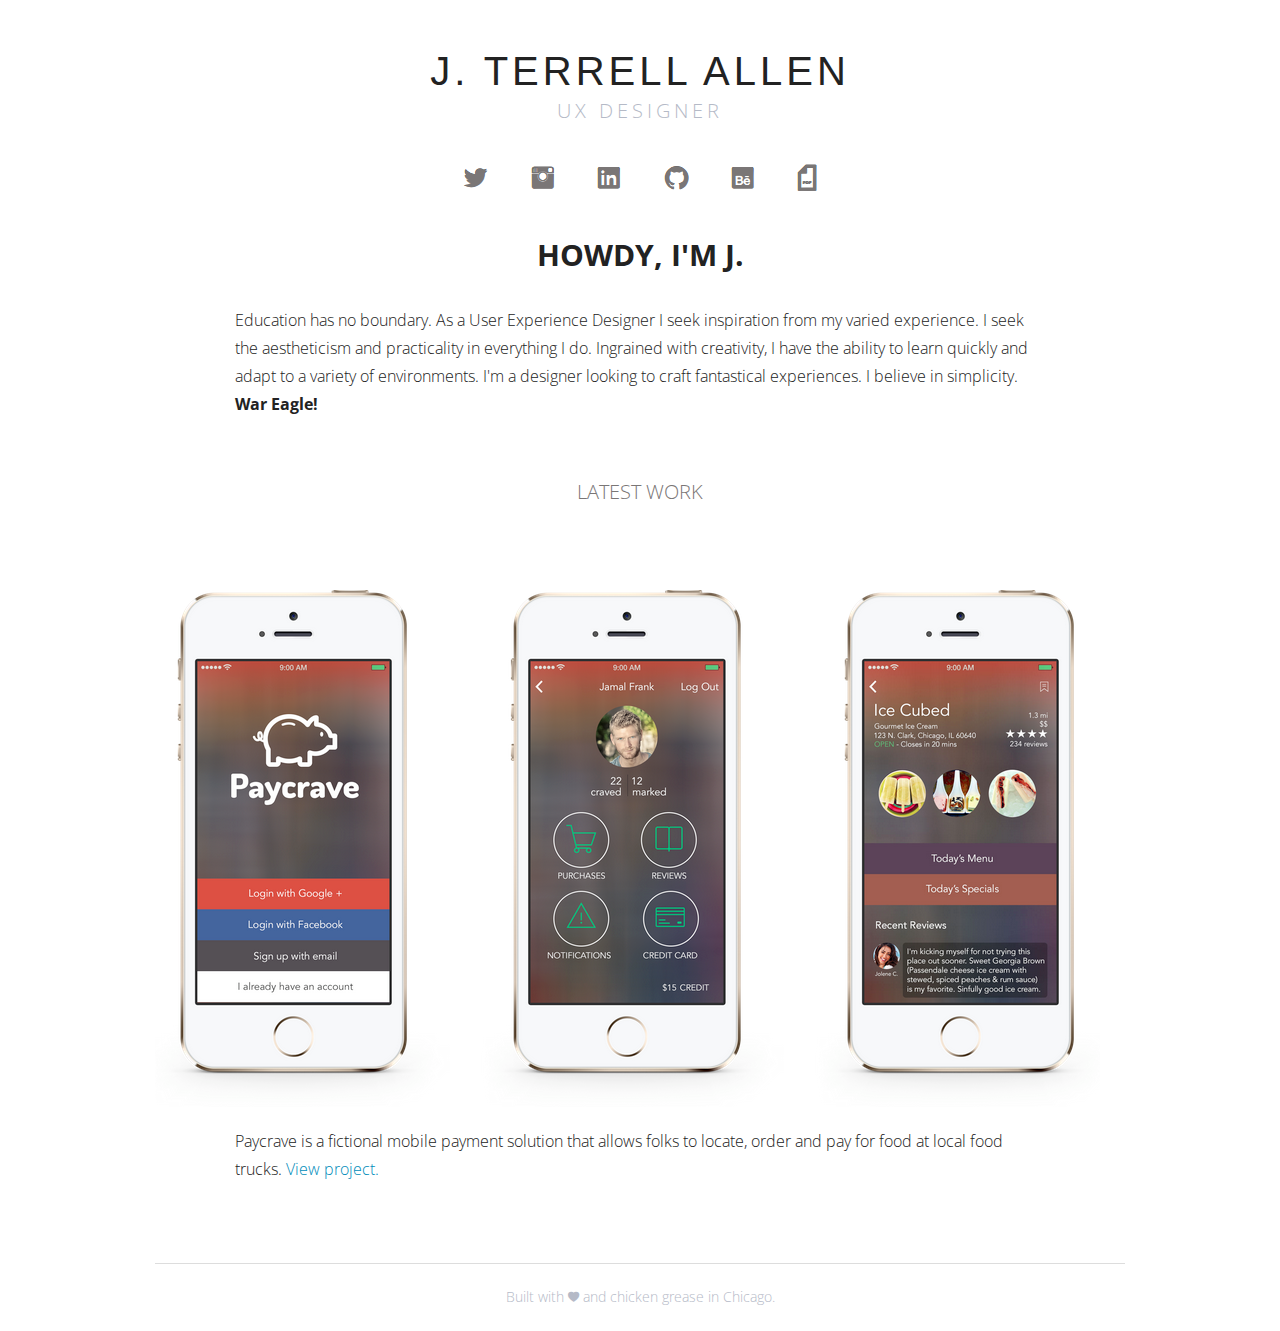
==== index.html @ 23882929 "Update index" ====
<!doctype html>
<html class="no-js" lang="en">
  <head>
    <meta charset="utf-8" />
    <meta name="viewport" content="width=device-width, initial-scale=1.0" />
    <title>J. Terrell Allen | UX Designer</title>
    <script src="http://ajax.googleapis.com/ajax/libs/jquery/1.10.1/jquery.min.js" type="text/javascript"></script>
    <script type="text/javascript" src="js/viewport.js"></script>
    <script type="text/javascript" src="js/jt_scripts.js"></script>
    <link rel="stylesheet" href="stylesheets/app.css" />
    <link rel="stylesheet" href="stylesheets/animate.css" />
    <link href='http://fonts.googleapis.com/css?family=Open+Sans' rel='stylesheet' type='text/css'>
    <script src="bower_components/modernizr/modernizr.js"></script>
  </head>
  <body>
    <header>
      <div class="row">
        <div class="large-12 columns centered heading">
          <h1 id="text-logo">J. Terrell Allen</h1>
          <h3 class="animated fadeInUp">UX Designer</h3>
        </div>
      </div>
    </header>

    <div class="social-profiles wow fadeInUp" data-wow-delay="900ms">
      <div class="large-12 columns">
        <a href="http://twitter.com/jterrell" title="Twitter">
          <i class="fi-social-twitter social-style"></i></a>
        <a href="http://instagram.com/jterrellallen" title="Instagram">
          <i class="fi-social-instagram social-style"></i></a>
        <a href="http://www.linkedin.com/in/jterrellallen/" title="LinkedIn">
          <i class="fi-social-linkedin social-style"></i></a>
        <a href="https://github.com/JTerrellAllen/" title="Github">
          <i class="fi-social-github social-style"></i></a>
        <a href="http://www.behance.net/jterrellallen" title="Behance">
          <i class="fi-social-behance social-style"></i></a>
        <a href="https://www.dropbox.com/s/zg9kj2pyt7ek5h0/J_Terrell_Allen_Resume_web.pdf" title="Resume">
          <i class="fi-page-pdf style social-style"></i></a>
      </div>
    </div>
</div>
</div>
</div>


<!-- About -->

    <div class="section about">
      <div class="row">
        <div class="large-12 columns about-section">
          <h2 class="heading">Howdy, I'm J.</h2>
            <div class="about-text">
              <p>Education has no boundary. As a User Experience Designer I seek inspiration from my varied experience. I seek the aestheticism and practicality in everything I do. Ingrained with creativity, I have the ability to learn quickly and adapt to a variety of environments. I'm a designer looking to craft fantastical experiences. I believe in simplicity. <span>War Eagle!</span></p>
            </div>
          </div>
        </div>
      </div>
    </div>

    <div class="latest-work">
      <div class="row">
        <div class="large-12 columns">
          <h3>Latest Work</h3>
          <a class="wow fadeInLeft" href="paycrave.html"> <img src="assets/paycrave_hifi.png" alt="Latest work" /> </a>
          <p class="about-text">Paycrave is a fictional mobile payment solution that allows folks to locate, order and pay for food at local food trucks. <a href="paycrave.html">View project.</a>  </p>
        </div>
      </div>
    </div>




<!-- End of About -->

<!-- Footer -->

    <footer class="row footer">
      <div class="large-12 columns">
        <hr />
        <div class="row">
          <div class="large-12 large columns">
            <p>Built with <span><i class="fi-heart"></i><span> and chicken grease in Chicago.</p>
          </div>
        </div>
      </div>
    </footer>

<!-- End of Footer -->

<!-- Wow -->
  <script src="js/wow.min.js"></script>
  <script>
   new WOW().init();
 </script>
<!-- End of Wow -->
    <script src="js/app.js"></script>
    <script>
    // $(document).foundation();
    </script>

<!-- Google Analytics -->
    <script>
          (function(i,s,o,g,r,a,m){i['GoogleAnalyticsObject']=r;i[r]=i[r]||function(){
          (i[r].q=i[r].q||[]).push(arguments)},i[r].l=1*new Date();a=s.createElement(o),
          m=s.getElementsByTagName(o)[0];a.async=1;a.src=g;m.parentNode.insertBefore(a,m)
          })(window,document,'script','//www.google-analytics.com/analytics.js','ga');

          ga('create', 'UA-44880906-3', 'jterrellallen.net');
          ga('send', 'pageview');

    </script>

    <!-- End of Google Analytics -->
  </body>
</html>
---- stylesheets/app.css ----
/* line 300, ../bower_components/foundation/scss/foundation/components/_global.scss */
meta.foundation-version {
  font-family: "/5.2.1/";
}

/* line 305, ../bower_components/foundation/scss/foundation/components/_global.scss */
meta.foundation-mq-small {
  font-family: "/only screen and (max-width: 40em)/";
  width: 0em;
}

/* line 310, ../bower_components/foundation/scss/foundation/components/_global.scss */
meta.foundation-mq-medium {
  font-family: "/only screen and (min-width:40.063em)/";
  width: 40.063em;
}

/* line 315, ../bower_components/foundation/scss/foundation/components/_global.scss */
meta.foundation-mq-large {
  font-family: "/only screen and (min-width:64.063em)/";
  width: 64.063em;
}

/* line 320, ../bower_components/foundation/scss/foundation/components/_global.scss */
meta.foundation-mq-xlarge {
  font-family: "/only screen and (min-width:90.063em)/";
  width: 90.063em;
}

/* line 325, ../bower_components/foundation/scss/foundation/components/_global.scss */
meta.foundation-mq-xxlarge {
  font-family: "/only screen and (min-width:120.063em)/";
  width: 120.063em;
}

/* line 330, ../bower_components/foundation/scss/foundation/components/_global.scss */
meta.foundation-data-attribute-namespace {
  font-family: false;
}

/* line 335, ../bower_components/foundation/scss/foundation/components/_global.scss */
html, body {
  height: 100%;
}

/* line 340, ../bower_components/foundation/scss/foundation/components/_global.scss */
*,
*:before,
*:after {
  -moz-box-sizing: border-box;
  -webkit-box-sizing: border-box;
  box-sizing: border-box;
}

/* line 345, ../bower_components/foundation/scss/foundation/components/_global.scss */
html,
body {
  font-size: 100%;
}

/* line 348, ../bower_components/foundation/scss/foundation/components/_global.scss */
body {
  background: white;
  color: #222222;
  padding: 0;
  margin: 0;
  font-family: "Helvetica Neue", "Helvetica", Helvetica, Arial, sans-serif;
  font-weight: normal;
  font-style: normal;
  line-height: 1;
  position: relative;
  cursor: default;
}

/* line 361, ../bower_components/foundation/scss/foundation/components/_global.scss */
a:hover {
  cursor: pointer;
}

/* line 364, ../bower_components/foundation/scss/foundation/components/_global.scss */
img {
  max-width: 100%;
  height: auto;
}

/* line 366, ../bower_components/foundation/scss/foundation/components/_global.scss */
img {
  -ms-interpolation-mode: bicubic;
}

/* line 372, ../bower_components/foundation/scss/foundation/components/_global.scss */
#map_canvas img,
#map_canvas embed,
#map_canvas object,
.map_canvas img,
.map_canvas embed,
.map_canvas object {
  max-width: none !important;
}

/* line 377, ../bower_components/foundation/scss/foundation/components/_global.scss */
.left {
  float: left !important;
}

/* line 378, ../bower_components/foundation/scss/foundation/components/_global.scss */
.right {
  float: right !important;
}

/* line 379, ../bower_components/foundation/scss/foundation/components/_global.scss */
.clearfix {
  *zoom: 1;
}
/* line 145, ../bower_components/foundation/scss/foundation/components/_global.scss */
.clearfix:before, .clearfix:after {
  content: " ";
  display: table;
}
/* line 146, ../bower_components/foundation/scss/foundation/components/_global.scss */
.clearfix:after {
  clear: both;
}

/* line 380, ../bower_components/foundation/scss/foundation/components/_global.scss */
.hide {
  display: none;
}

/* line 386, ../bower_components/foundation/scss/foundation/components/_global.scss */
.antialiased {
  -webkit-font-smoothing: antialiased;
  -moz-osx-font-smoothing: grayscale;
}

/* line 389, ../bower_components/foundation/scss/foundation/components/_global.scss */
img {
  display: inline-block;
  vertical-align: middle;
}

/* line 399, ../bower_components/foundation/scss/foundation/components/_global.scss */
textarea {
  height: auto;
  min-height: 50px;
}

/* line 402, ../bower_components/foundation/scss/foundation/components/_global.scss */
select {
  width: 100%;
}

/* line 208, ../bower_components/foundation/scss/foundation/components/_grid.scss */
.row {
  width: 100%;
  margin-left: auto;
  margin-right: auto;
  margin-top: 0;
  margin-bottom: 0;
  max-width: 62.5rem;
  *zoom: 1;
}
/* line 145, ../bower_components/foundation/scss/foundation/components/_global.scss */
.row:before, .row:after {
  content: " ";
  display: table;
}
/* line 146, ../bower_components/foundation/scss/foundation/components/_global.scss */
.row:after {
  clear: both;
}
/* line 213, ../bower_components/foundation/scss/foundation/components/_grid.scss */
.row.collapse > .column,
.row.collapse > .columns {
  padding-left: 0;
  padding-right: 0;
}
/* line 215, ../bower_components/foundation/scss/foundation/components/_grid.scss */
.row.collapse .row {
  margin-left: 0;
  margin-right: 0;
}
/* line 218, ../bower_components/foundation/scss/foundation/components/_grid.scss */
.row .row {
  width: auto;
  margin-left: -0.9375rem;
  margin-right: -0.9375rem;
  margin-top: 0;
  margin-bottom: 0;
  max-width: none;
  *zoom: 1;
}
/* line 145, ../bower_components/foundation/scss/foundation/components/_global.scss */
.row .row:before, .row .row:after {
  content: " ";
  display: table;
}
/* line 146, ../bower_components/foundation/scss/foundation/components/_global.scss */
.row .row:after {
  clear: both;
}
/* line 219, ../bower_components/foundation/scss/foundation/components/_grid.scss */
.row .row.collapse {
  width: auto;
  margin: 0;
  max-width: none;
  *zoom: 1;
}
/* line 145, ../bower_components/foundation/scss/foundation/components/_global.scss */
.row .row.collapse:before, .row .row.collapse:after {
  content: " ";
  display: table;
}
/* line 146, ../bower_components/foundation/scss/foundation/components/_global.scss */
.row .row.collapse:after {
  clear: both;
}

/* line 224, ../bower_components/foundation/scss/foundation/components/_grid.scss */
.column,
.columns {
  padding-left: 0.9375rem;
  padding-right: 0.9375rem;
  width: 100%;
  float: left;
}

@media only screen {
  /* line 158, ../bower_components/foundation/scss/foundation/components/_grid.scss */
  .column.small-centered,
  .columns.small-centered {
    margin-left: auto;
    margin-right: auto;
    float: none !important;
  }

  /* line 161, ../bower_components/foundation/scss/foundation/components/_grid.scss */
  .column.small-uncentered,
  .columns.small-uncentered {
    margin-left: 0;
    margin-right: 0;
    float: left !important;
  }

  /* line 168, ../bower_components/foundation/scss/foundation/components/_grid.scss */
  .column.small-uncentered.opposite,
  .columns.small-uncentered.opposite {
    float: right;
  }

  /* line 173, ../bower_components/foundation/scss/foundation/components/_grid.scss */
  .small-push-0 {
    position: relative;
    left: 0%;
    right: auto;
  }

  /* line 176, ../bower_components/foundation/scss/foundation/components/_grid.scss */
  .small-pull-0 {
    position: relative;
    right: 0%;
    left: auto;
  }

  /* line 173, ../bower_components/foundation/scss/foundation/components/_grid.scss */
  .small-push-1 {
    position: relative;
    left: 8.33333%;
    right: auto;
  }

  /* line 176, ../bower_components/foundation/scss/foundation/components/_grid.scss */
  .small-pull-1 {
    position: relative;
    right: 8.33333%;
    left: auto;
  }

  /* line 173, ../bower_components/foundation/scss/foundation/components/_grid.scss */
  .small-push-2 {
    position: relative;
    left: 16.66667%;
    right: auto;
  }

  /* line 176, ../bower_components/foundation/scss/foundation/components/_grid.scss */
  .small-pull-2 {
    position: relative;
    right: 16.66667%;
    left: auto;
  }

  /* line 173, ../bower_components/foundation/scss/foundation/components/_grid.scss */
  .small-push-3 {
    position: relative;
    left: 25%;
    right: auto;
  }

  /* line 176, ../bower_components/foundation/scss/foundation/components/_grid.scss */
  .small-pull-3 {
    position: relative;
    right: 25%;
    left: auto;
  }

  /* line 173, ../bower_components/foundation/scss/foundation/components/_grid.scss */
  .small-push-4 {
    position: relative;
    left: 33.33333%;
    right: auto;
  }

  /* line 176, ../bower_components/foundation/scss/foundation/components/_grid.scss */
  .small-pull-4 {
    position: relative;
    right: 33.33333%;
    left: auto;
  }

  /* line 173, ../bower_components/foundation/scss/foundation/components/_grid.scss */
  .small-push-5 {
    position: relative;
    left: 41.66667%;
    right: auto;
  }

  /* line 176, ../bower_components/foundation/scss/foundation/components/_grid.scss */
  .small-pull-5 {
    position: relative;
    right: 41.66667%;
    left: auto;
  }

  /* line 173, ../bower_components/foundation/scss/foundation/components/_grid.scss */
  .small-push-6 {
    position: relative;
    left: 50%;
    right: auto;
  }

  /* line 176, ../bower_components/foundation/scss/foundation/components/_grid.scss */
  .small-pull-6 {
    position: relative;
    right: 50%;
    left: auto;
  }

  /* line 173, ../bower_components/foundation/scss/foundation/components/_grid.scss */
  .small-push-7 {
    position: relative;
    left: 58.33333%;
    right: auto;
  }

  /* line 176, ../bower_components/foundation/scss/foundation/components/_grid.scss */
  .small-pull-7 {
    position: relative;
    right: 58.33333%;
    left: auto;
  }

  /* line 173, ../bower_components/foundation/scss/foundation/components/_grid.scss */
  .small-push-8 {
    position: relative;
    left: 66.66667%;
    right: auto;
  }

  /* line 176, ../bower_components/foundation/scss/foundation/components/_grid.scss */
  .small-pull-8 {
    position: relative;
    right: 66.66667%;
    left: auto;
  }

  /* line 173, ../bower_components/foundation/scss/foundation/components/_grid.scss */
  .small-push-9 {
    position: relative;
    left: 75%;
    right: auto;
  }

  /* line 176, ../bower_components/foundation/scss/foundation/components/_grid.scss */
  .small-pull-9 {
    position: relative;
    right: 75%;
    left: auto;
  }

  /* line 173, ../bower_components/foundation/scss/foundation/components/_grid.scss */
  .small-push-10 {
    position: relative;
    left: 83.33333%;
    right: auto;
  }

  /* line 176, ../bower_components/foundation/scss/foundation/components/_grid.scss */
  .small-pull-10 {
    position: relative;
    right: 83.33333%;
    left: auto;
  }

  /* line 173, ../bower_components/foundation/scss/foundation/components/_grid.scss */
  .small-push-11 {
    position: relative;
    left: 91.66667%;
    right: auto;
  }

  /* line 176, ../bower_components/foundation/scss/foundation/components/_grid.scss */
  .small-pull-11 {
    position: relative;
    right: 91.66667%;
    left: auto;
  }

  /* line 182, ../bower_components/foundation/scss/foundation/components/_grid.scss */
  .column,
  .columns {
    position: relative;
    padding-left: 0.9375rem;
    padding-right: 0.9375rem;
    float: left;
  }

  /* line 186, ../bower_components/foundation/scss/foundation/components/_grid.scss */
  .small-1 {
    width: 8.33333%;
  }

  /* line 186, ../bower_components/foundation/scss/foundation/components/_grid.scss */
  .small-2 {
    width: 16.66667%;
  }

  /* line 186, ../bower_components/foundation/scss/foundation/components/_grid.scss */
  .small-3 {
    width: 25%;
  }

  /* line 186, ../bower_components/foundation/scss/foundation/components/_grid.scss */
  .small-4 {
    width: 33.33333%;
  }

  /* line 186, ../bower_components/foundation/scss/foundation/components/_grid.scss */
  .small-5 {
    width: 41.66667%;
  }

  /* line 186, ../bower_components/foundation/scss/foundation/components/_grid.scss */
  .small-6 {
    width: 50%;
  }

  /* line 186, ../bower_components/foundation/scss/foundation/components/_grid.scss */
  .small-7 {
    width: 58.33333%;
  }

  /* line 186, ../bower_components/foundation/scss/foundation/components/_grid.scss */
  .small-8 {
    width: 66.66667%;
  }

  /* line 186, ../bower_components/foundation/scss/foundation/components/_grid.scss */
  .small-9 {
    width: 75%;
  }

  /* line 186, ../bower_components/foundation/scss/foundation/components/_grid.scss */
  .small-10 {
    width: 83.33333%;
  }

  /* line 186, ../bower_components/foundation/scss/foundation/components/_grid.scss */
  .small-11 {
    width: 91.66667%;
  }

  /* line 186, ../bower_components/foundation/scss/foundation/components/_grid.scss */
  .small-12 {
    width: 100%;
  }

  /* line 189, ../bower_components/foundation/scss/foundation/components/_grid.scss */
  [class*="column"] + [class*="column"]:last-child {
    float: right;
  }

  /* line 190, ../bower_components/foundation/scss/foundation/components/_grid.scss */
  [class*="column"] + [class*="column"].end {
    float: left;
  }

  /* line 194, ../bower_components/foundation/scss/foundation/components/_grid.scss */
  .small-offset-0 {
    margin-left: 0% !important;
  }

  /* line 194, ../bower_components/foundation/scss/foundation/components/_grid.scss */
  .small-offset-1 {
    margin-left: 8.33333% !important;
  }

  /* line 194, ../bower_components/foundation/scss/foundation/components/_grid.scss */
  .small-offset-2 {
    margin-left: 16.66667% !important;
  }

  /* line 194, ../bower_components/foundation/scss/foundation/components/_grid.scss */
  .small-offset-3 {
    margin-left: 25% !important;
  }

  /* line 194, ../bower_components/foundation/scss/foundation/components/_grid.scss */
  .small-offset-4 {
    margin-left: 33.33333% !important;
  }

  /* line 194, ../bower_components/foundation/scss/foundation/components/_grid.scss */
  .small-offset-5 {
    margin-left: 41.66667% !important;
  }

  /* line 194, ../bower_components/foundation/scss/foundation/components/_grid.scss */
  .small-offset-6 {
    margin-left: 50% !important;
  }

  /* line 194, ../bower_components/foundation/scss/foundation/components/_grid.scss */
  .small-offset-7 {
    margin-left: 58.33333% !important;
  }

  /* line 194, ../bower_components/foundation/scss/foundation/components/_grid.scss */
  .small-offset-8 {
    margin-left: 66.66667% !important;
  }

  /* line 194, ../bower_components/foundation/scss/foundation/components/_grid.scss */
  .small-offset-9 {
    margin-left: 75% !important;
  }

  /* line 194, ../bower_components/foundation/scss/foundation/components/_grid.scss */
  .small-offset-10 {
    margin-left: 83.33333% !important;
  }

  /* line 194, ../bower_components/foundation/scss/foundation/components/_grid.scss */
  .small-offset-11 {
    margin-left: 91.66667% !important;
  }

  /* line 197, ../bower_components/foundation/scss/foundation/components/_grid.scss */
  .small-reset-order,
  .small-reset-order {
    margin-left: 0;
    margin-right: 0;
    left: auto;
    right: auto;
    float: left;
  }
}
@media only screen and (min-width: 40.063em) {
  /* line 158, ../bower_components/foundation/scss/foundation/components/_grid.scss */
  .column.medium-centered,
  .columns.medium-centered {
    margin-left: auto;
    margin-right: auto;
    float: none !important;
  }

  /* line 161, ../bower_components/foundation/scss/foundation/components/_grid.scss */
  .column.medium-uncentered,
  .columns.medium-uncentered {
    margin-left: 0;
    margin-right: 0;
    float: left !important;
  }

  /* line 168, ../bower_components/foundation/scss/foundation/components/_grid.scss */
  .column.medium-uncentered.opposite,
  .columns.medium-uncentered.opposite {
    float: right;
  }

  /* line 173, ../bower_components/foundation/scss/foundation/components/_grid.scss */
  .medium-push-0 {
    position: relative;
    left: 0%;
    right: auto;
  }

  /* line 176, ../bower_components/foundation/scss/foundation/components/_grid.scss */
  .medium-pull-0 {
    position: relative;
    right: 0%;
    left: auto;
  }

  /* line 173, ../bower_components/foundation/scss/foundation/components/_grid.scss */
  .medium-push-1 {
    position: relative;
    left: 8.33333%;
    right: auto;
  }

  /* line 176, ../bower_components/foundation/scss/foundation/components/_grid.scss */
  .medium-pull-1 {
    position: relative;
    right: 8.33333%;
    left: auto;
  }

  /* line 173, ../bower_components/foundation/scss/foundation/components/_grid.scss */
  .medium-push-2 {
    position: relative;
    left: 16.66667%;
    right: auto;
  }

  /* line 176, ../bower_components/foundation/scss/foundation/components/_grid.scss */
  .medium-pull-2 {
    position: relative;
    right: 16.66667%;
    left: auto;
  }

  /* line 173, ../bower_components/foundation/scss/foundation/components/_grid.scss */
  .medium-push-3 {
    position: relative;
    left: 25%;
    right: auto;
  }

  /* line 176, ../bower_components/foundation/scss/foundation/components/_grid.scss */
  .medium-pull-3 {
    position: relative;
    right: 25%;
    left: auto;
  }

  /* line 173, ../bower_components/foundation/scss/foundation/components/_grid.scss */
  .medium-push-4 {
    position: relative;
    left: 33.33333%;
    right: auto;
  }

  /* line 176, ../bower_components/foundation/scss/foundation/components/_grid.scss */
  .medium-pull-4 {
    position: relative;
    right: 33.33333%;
    left: auto;
  }

  /* line 173, ../bower_components/foundation/scss/foundation/components/_grid.scss */
  .medium-push-5 {
    position: relative;
    left: 41.66667%;
    right: auto;
  }

  /* line 176, ../bower_components/foundation/scss/foundation/components/_grid.scss */
  .medium-pull-5 {
    position: relative;
    right: 41.66667%;
    left: auto;
  }

  /* line 173, ../bower_components/foundation/scss/foundation/components/_grid.scss */
  .medium-push-6 {
    position: relative;
    left: 50%;
    right: auto;
  }

  /* line 176, ../bower_components/foundation/scss/foundation/components/_grid.scss */
  .medium-pull-6 {
    position: relative;
    right: 50%;
    left: auto;
  }

  /* line 173, ../bower_components/foundation/scss/foundation/components/_grid.scss */
  .medium-push-7 {
    position: relative;
    left: 58.33333%;
    right: auto;
  }

  /* line 176, ../bower_components/foundation/scss/foundation/components/_grid.scss */
  .medium-pull-7 {
    position: relative;
    right: 58.33333%;
    left: auto;
  }

  /* line 173, ../bower_components/foundation/scss/foundation/components/_grid.scss */
  .medium-push-8 {
    position: relative;
    left: 66.66667%;
    right: auto;
  }

  /* line 176, ../bower_components/foundation/scss/foundation/components/_grid.scss */
  .medium-pull-8 {
    position: relative;
    right: 66.66667%;
    left: auto;
  }

  /* line 173, ../bower_components/foundation/scss/foundation/components/_grid.scss */
  .medium-push-9 {
    position: relative;
    left: 75%;
    right: auto;
  }

  /* line 176, ../bower_components/foundation/scss/foundation/components/_grid.scss */
  .medium-pull-9 {
    position: relative;
    right: 75%;
    left: auto;
  }

  /* line 173, ../bower_components/foundation/scss/foundation/components/_grid.scss */
  .medium-push-10 {
    position: relative;
    left: 83.33333%;
    right: auto;
  }

  /* line 176, ../bower_components/foundation/scss/foundation/components/_grid.scss */
  .medium-pull-10 {
    position: relative;
    right: 83.33333%;
    left: auto;
  }

  /* line 173, ../bower_components/foundation/scss/foundation/components/_grid.scss */
  .medium-push-11 {
    position: relative;
    left: 91.66667%;
    right: auto;
  }

  /* line 176, ../bower_components/foundation/scss/foundation/components/_grid.scss */
  .medium-pull-11 {
    position: relative;
    right: 91.66667%;
    left: auto;
  }

  /* line 182, ../bower_components/foundation/scss/foundation/components/_grid.scss */
  .column,
  .columns {
    position: relative;
    padding-left: 0.9375rem;
    padding-right: 0.9375rem;
    float: left;
  }

  /* line 186, ../bower_components/foundation/scss/foundation/components/_grid.scss */
  .medium-1 {
    width: 8.33333%;
  }

  /* line 186, ../bower_components/foundation/scss/foundation/components/_grid.scss */
  .medium-2 {
    width: 16.66667%;
  }

  /* line 186, ../bower_components/foundation/scss/foundation/components/_grid.scss */
  .medium-3 {
    width: 25%;
  }

  /* line 186, ../bower_components/foundation/scss/foundation/components/_grid.scss */
  .medium-4 {
    width: 33.33333%;
  }

  /* line 186, ../bower_components/foundation/scss/foundation/components/_grid.scss */
  .medium-5 {
    width: 41.66667%;
  }

  /* line 186, ../bower_components/foundation/scss/foundation/components/_grid.scss */
  .medium-6 {
    width: 50%;
  }

  /* line 186, ../bower_components/foundation/scss/foundation/components/_grid.scss */
  .medium-7 {
    width: 58.33333%;
  }

  /* line 186, ../bower_components/foundation/scss/foundation/components/_grid.scss */
  .medium-8 {
    width: 66.66667%;
  }

  /* line 186, ../bower_components/foundation/scss/foundation/components/_grid.scss */
  .medium-9 {
    width: 75%;
  }

  /* line 186, ../bower_components/foundation/scss/foundation/components/_grid.scss */
  .medium-10 {
    width: 83.33333%;
  }

  /* line 186, ../bower_components/foundation/scss/foundation/components/_grid.scss */
  .medium-11 {
    width: 91.66667%;
  }

  /* line 186, ../bower_components/foundation/scss/foundation/components/_grid.scss */
  .medium-12 {
    width: 100%;
  }

  /* line 189, ../bower_components/foundation/scss/foundation/components/_grid.scss */
  [class*="column"] + [class*="column"]:last-child {
    float: right;
  }

  /* line 190, ../bower_components/foundation/scss/foundation/components/_grid.scss */
  [class*="column"] + [class*="column"].end {
    float: left;
  }

  /* line 194, ../bower_components/foundation/scss/foundation/components/_grid.scss */
  .medium-offset-0 {
    margin-left: 0% !important;
  }

  /* line 194, ../bower_components/foundation/scss/foundation/components/_grid.scss */
  .medium-offset-1 {
    margin-left: 8.33333% !important;
  }

  /* line 194, ../bower_components/foundation/scss/foundation/components/_grid.scss */
  .medium-offset-2 {
    margin-left: 16.66667% !important;
  }

  /* line 194, ../bower_components/foundation/scss/foundation/components/_grid.scss */
  .medium-offset-3 {
    margin-left: 25% !important;
  }

  /* line 194, ../bower_components/foundation/scss/foundation/components/_grid.scss */
  .medium-offset-4 {
    margin-left: 33.33333% !important;
  }

  /* line 194, ../bower_components/foundation/scss/foundation/components/_grid.scss */
  .medium-offset-5 {
    margin-left: 41.66667% !important;
  }

  /* line 194, ../bower_components/foundation/scss/foundation/components/_grid.scss */
  .medium-offset-6 {
    margin-left: 50% !important;
  }

  /* line 194, ../bower_components/foundation/scss/foundation/components/_grid.scss */
  .medium-offset-7 {
    margin-left: 58.33333% !important;
  }

  /* line 194, ../bower_components/foundation/scss/foundation/components/_grid.scss */
  .medium-offset-8 {
    margin-left: 66.66667% !important;
  }

  /* line 194, ../bower_components/foundation/scss/foundation/components/_grid.scss */
  .medium-offset-9 {
    margin-left: 75% !important;
  }

  /* line 194, ../bower_components/foundation/scss/foundation/components/_grid.scss */
  .medium-offset-10 {
    margin-left: 83.33333% !important;
  }

  /* line 194, ../bower_components/foundation/scss/foundation/components/_grid.scss */
  .medium-offset-11 {
    margin-left: 91.66667% !important;
  }

  /* line 197, ../bower_components/foundation/scss/foundation/components/_grid.scss */
  .medium-reset-order,
  .medium-reset-order {
    margin-left: 0;
    margin-right: 0;
    left: auto;
    right: auto;
    float: left;
  }

  /* line 234, ../bower_components/foundation/scss/foundation/components/_grid.scss */
  .push-0 {
    position: relative;
    left: 0%;
    right: auto;
  }

  /* line 237, ../bower_components/foundation/scss/foundation/components/_grid.scss */
  .pull-0 {
    position: relative;
    right: 0%;
    left: auto;
  }

  /* line 234, ../bower_components/foundation/scss/foundation/components/_grid.scss */
  .push-1 {
    position: relative;
    left: 8.33333%;
    right: auto;
  }

  /* line 237, ../bower_components/foundation/scss/foundation/components/_grid.scss */
  .pull-1 {
    position: relative;
    right: 8.33333%;
    left: auto;
  }

  /* line 234, ../bower_components/foundation/scss/foundation/components/_grid.scss */
  .push-2 {
    position: relative;
    left: 16.66667%;
    right: auto;
  }

  /* line 237, ../bower_components/foundation/scss/foundation/components/_grid.scss */
  .pull-2 {
    position: relative;
    right: 16.66667%;
    left: auto;
  }

  /* line 234, ../bower_components/foundation/scss/foundation/components/_grid.scss */
  .push-3 {
    position: relative;
    left: 25%;
    right: auto;
  }

  /* line 237, ../bower_components/foundation/scss/foundation/components/_grid.scss */
  .pull-3 {
    position: relative;
    right: 25%;
    left: auto;
  }

  /* line 234, ../bower_components/foundation/scss/foundation/components/_grid.scss */
  .push-4 {
    position: relative;
    left: 33.33333%;
    right: auto;
  }

  /* line 237, ../bower_components/foundation/scss/foundation/components/_grid.scss */
  .pull-4 {
    position: relative;
    right: 33.33333%;
    left: auto;
  }

  /* line 234, ../bower_components/foundation/scss/foundation/components/_grid.scss */
  .push-5 {
    position: relative;
    left: 41.66667%;
    right: auto;
  }

  /* line 237, ../bower_components/foundation/scss/foundation/components/_grid.scss */
  .pull-5 {
    position: relative;
    right: 41.66667%;
    left: auto;
  }

  /* line 234, ../bower_components/foundation/scss/foundation/components/_grid.scss */
  .push-6 {
    position: relative;
    left: 50%;
    right: auto;
  }

  /* line 237, ../bower_components/foundation/scss/foundation/components/_grid.scss */
  .pull-6 {
    position: relative;
    right: 50%;
    left: auto;
  }

  /* line 234, ../bower_components/foundation/scss/foundation/components/_grid.scss */
  .push-7 {
    position: relative;
    left: 58.33333%;
    right: auto;
  }

  /* line 237, ../bower_components/foundation/scss/foundation/components/_grid.scss */
  .pull-7 {
    position: relative;
    right: 58.33333%;
    left: auto;
  }

  /* line 234, ../bower_components/foundation/scss/foundation/components/_grid.scss */
  .push-8 {
    position: relative;
    left: 66.66667%;
    right: auto;
  }

  /* line 237, ../bower_components/foundation/scss/foundation/components/_grid.scss */
  .pull-8 {
    position: relative;
    right: 66.66667%;
    left: auto;
  }

  /* line 234, ../bower_components/foundation/scss/foundation/components/_grid.scss */
  .push-9 {
    position: relative;
    left: 75%;
    right: auto;
  }

  /* line 237, ../bower_components/foundation/scss/foundation/components/_grid.scss */
  .pull-9 {
    position: relative;
    right: 75%;
    left: auto;
  }

  /* line 234, ../bower_components/foundation/scss/foundation/components/_grid.scss */
  .push-10 {
    position: relative;
    left: 83.33333%;
    right: auto;
  }

  /* line 237, ../bower_components/foundation/scss/foundation/components/_grid.scss */
  .pull-10 {
    position: relative;
    right: 83.33333%;
    left: auto;
  }

  /* line 234, ../bower_components/foundation/scss/foundation/components/_grid.scss */
  .push-11 {
    position: relative;
    left: 91.66667%;
    right: auto;
  }

  /* line 237, ../bower_components/foundation/scss/foundation/components/_grid.scss */
  .pull-11 {
    position: relative;
    right: 91.66667%;
    left: auto;
  }
}
@media only screen and (min-width: 64.063em) {
  /* line 158, ../bower_components/foundation/scss/foundation/components/_grid.scss */
  .column.large-centered,
  .columns.large-centered {
    margin-left: auto;
    margin-right: auto;
    float: none !important;
  }

  /* line 161, ../bower_components/foundation/scss/foundation/components/_grid.scss */
  .column.large-uncentered,
  .columns.large-uncentered {
    margin-left: 0;
    margin-right: 0;
    float: left !important;
  }

  /* line 168, ../bower_components/foundation/scss/foundation/components/_grid.scss */
  .column.large-uncentered.opposite,
  .columns.large-uncentered.opposite {
    float: right;
  }

  /* line 173, ../bower_components/foundation/scss/foundation/components/_grid.scss */
  .large-push-0 {
    position: relative;
    left: 0%;
    right: auto;
  }

  /* line 176, ../bower_components/foundation/scss/foundation/components/_grid.scss */
  .large-pull-0 {
    position: relative;
    right: 0%;
    left: auto;
  }

  /* line 173, ../bower_components/foundation/scss/foundation/components/_grid.scss */
  .large-push-1 {
    position: relative;
    left: 8.33333%;
    right: auto;
  }

  /* line 176, ../bower_components/foundation/scss/foundation/components/_grid.scss */
  .large-pull-1 {
    position: relative;
    right: 8.33333%;
    left: auto;
  }

  /* line 173, ../bower_components/foundation/scss/foundation/components/_grid.scss */
  .large-push-2 {
    position: relative;
    left: 16.66667%;
    right: auto;
  }

  /* line 176, ../bower_components/foundation/scss/foundation/components/_grid.scss */
  .large-pull-2 {
    position: relative;
    right: 16.66667%;
    left: auto;
  }

  /* line 173, ../bower_components/foundation/scss/foundation/components/_grid.scss */
  .large-push-3 {
    position: relative;
    left: 25%;
    right: auto;
  }

  /* line 176, ../bower_components/foundation/scss/foundation/components/_grid.scss */
  .large-pull-3 {
    position: relative;
    right: 25%;
    left: auto;
  }

  /* line 173, ../bower_components/foundation/scss/foundation/components/_grid.scss */
  .large-push-4 {
    position: relative;
    left: 33.33333%;
    right: auto;
  }

  /* line 176, ../bower_components/foundation/scss/foundation/components/_grid.scss */
  .large-pull-4 {
    position: relative;
    right: 33.33333%;
    left: auto;
  }

  /* line 173, ../bower_components/foundation/scss/foundation/components/_grid.scss */
  .large-push-5 {
    position: relative;
    left: 41.66667%;
    right: auto;
  }

  /* line 176, ../bower_components/foundation/scss/foundation/components/_grid.scss */
  .large-pull-5 {
    position: relative;
    right: 41.66667%;
    left: auto;
  }

  /* line 173, ../bower_components/foundation/scss/foundation/components/_grid.scss */
  .large-push-6 {
    position: relative;
    left: 50%;
    right: auto;
  }

  /* line 176, ../bower_components/foundation/scss/foundation/components/_grid.scss */
  .large-pull-6 {
    position: relative;
    right: 50%;
    left: auto;
  }

  /* line 173, ../bower_components/foundation/scss/foundation/components/_grid.scss */
  .large-push-7 {
    position: relative;
    left: 58.33333%;
    right: auto;
  }

  /* line 176, ../bower_components/foundation/scss/foundation/components/_grid.scss */
  .large-pull-7 {
    position: relative;
    right: 58.33333%;
    left: auto;
  }

  /* line 173, ../bower_components/foundation/scss/foundation/components/_grid.scss */
  .large-push-8 {
    position: relative;
    left: 66.66667%;
    right: auto;
  }

  /* line 176, ../bower_components/foundation/scss/foundation/components/_grid.scss */
  .large-pull-8 {
    position: relative;
    right: 66.66667%;
    left: auto;
  }

  /* line 173, ../bower_components/foundation/scss/foundation/components/_grid.scss */
  .large-push-9 {
    position: relative;
    left: 75%;
    right: auto;
  }

  /* line 176, ../bower_components/foundation/scss/foundation/components/_grid.scss */
  .large-pull-9 {
    position: relative;
    right: 75%;
    left: auto;
  }

  /* line 173, ../bower_components/foundation/scss/foundation/components/_grid.scss */
  .large-push-10 {
    position: relative;
    left: 83.33333%;
    right: auto;
  }

  /* line 176, ../bower_components/foundation/scss/foundation/components/_grid.scss */
  .large-pull-10 {
    position: relative;
    right: 83.33333%;
    left: auto;
  }

  /* line 173, ../bower_components/foundation/scss/foundation/components/_grid.scss */
  .large-push-11 {
    position: relative;
    left: 91.66667%;
    right: auto;
  }

  /* line 176, ../bower_components/foundation/scss/foundation/components/_grid.scss */
  .large-pull-11 {
    position: relative;
    right: 91.66667%;
    left: auto;
  }

  /* line 182, ../bower_components/foundation/scss/foundation/components/_grid.scss */
  .column,
  .columns {
    position: relative;
    padding-left: 0.9375rem;
    padding-right: 0.9375rem;
    float: left;
  }

  /* line 186, ../bower_components/foundation/scss/foundation/components/_grid.scss */
  .large-1 {
    width: 8.33333%;
  }

  /* line 186, ../bower_components/foundation/scss/foundation/components/_grid.scss */
  .large-2 {
    width: 16.66667%;
  }

  /* line 186, ../bower_components/foundation/scss/foundation/components/_grid.scss */
  .large-3 {
    width: 25%;
  }

  /* line 186, ../bower_components/foundation/scss/foundation/components/_grid.scss */
  .large-4 {
    width: 33.33333%;
  }

  /* line 186, ../bower_components/foundation/scss/foundation/components/_grid.scss */
  .large-5 {
    width: 41.66667%;
  }

  /* line 186, ../bower_components/foundation/scss/foundation/components/_grid.scss */
  .large-6 {
    width: 50%;
  }

  /* line 186, ../bower_components/foundation/scss/foundation/components/_grid.scss */
  .large-7 {
    width: 58.33333%;
  }

  /* line 186, ../bower_components/foundation/scss/foundation/components/_grid.scss */
  .large-8 {
    width: 66.66667%;
  }

  /* line 186, ../bower_components/foundation/scss/foundation/components/_grid.scss */
  .large-9 {
    width: 75%;
  }

  /* line 186, ../bower_components/foundation/scss/foundation/components/_grid.scss */
  .large-10 {
    width: 83.33333%;
  }

  /* line 186, ../bower_components/foundation/scss/foundation/components/_grid.scss */
  .large-11 {
    width: 91.66667%;
  }

  /* line 186, ../bower_components/foundation/scss/foundation/components/_grid.scss */
  .large-12 {
    width: 100%;
  }

  /* line 189, ../bower_components/foundation/scss/foundation/components/_grid.scss */
  [class*="column"] + [class*="column"]:last-child {
    float: right;
  }

  /* line 190, ../bower_components/foundation/scss/foundation/components/_grid.scss */
  [class*="column"] + [class*="column"].end {
    float: left;
  }

  /* line 194, ../bower_components/foundation/scss/foundation/components/_grid.scss */
  .large-offset-0 {
    margin-left: 0% !important;
  }

  /* line 194, ../bower_components/foundation/scss/foundation/components/_grid.scss */
  .large-offset-1 {
    margin-left: 8.33333% !important;
  }

  /* line 194, ../bower_components/foundation/scss/foundation/components/_grid.scss */
  .large-offset-2 {
    margin-left: 16.66667% !important;
  }

  /* line 194, ../bower_components/foundation/scss/foundation/components/_grid.scss */
  .large-offset-3 {
    margin-left: 25% !important;
  }

  /* line 194, ../bower_components/foundation/scss/foundation/components/_grid.scss */
  .large-offset-4 {
    margin-left: 33.33333% !important;
  }

  /* line 194, ../bower_components/foundation/scss/foundation/components/_grid.scss */
  .large-offset-5 {
    margin-left: 41.66667% !important;
  }

  /* line 194, ../bower_components/foundation/scss/foundation/components/_grid.scss */
  .large-offset-6 {
    margin-left: 50% !important;
  }

  /* line 194, ../bower_components/foundation/scss/foundation/components/_grid.scss */
  .large-offset-7 {
    margin-left: 58.33333% !important;
  }

  /* line 194, ../bower_components/foundation/scss/foundation/components/_grid.scss */
  .large-offset-8 {
    margin-left: 66.66667% !important;
  }

  /* line 194, ../bower_components/foundation/scss/foundation/components/_grid.scss */
  .large-offset-9 {
    margin-left: 75% !important;
  }

  /* line 194, ../bower_components/foundation/scss/foundation/components/_grid.scss */
  .large-offset-10 {
    margin-left: 83.33333% !important;
  }

  /* line 194, ../bower_components/foundation/scss/foundation/components/_grid.scss */
  .large-offset-11 {
    margin-left: 91.66667% !important;
  }

  /* line 197, ../bower_components/foundation/scss/foundation/components/_grid.scss */
  .large-reset-order,
  .large-reset-order {
    margin-left: 0;
    margin-right: 0;
    left: auto;
    right: auto;
    float: left;
  }

  /* line 245, ../bower_components/foundation/scss/foundation/components/_grid.scss */
  .push-0 {
    position: relative;
    left: 0%;
    right: auto;
  }

  /* line 248, ../bower_components/foundation/scss/foundation/components/_grid.scss */
  .pull-0 {
    position: relative;
    right: 0%;
    left: auto;
  }

  /* line 245, ../bower_components/foundation/scss/foundation/components/_grid.scss */
  .push-1 {
    position: relative;
    left: 8.33333%;
    right: auto;
  }

  /* line 248, ../bower_components/foundation/scss/foundation/components/_grid.scss */
  .pull-1 {
    position: relative;
    right: 8.33333%;
    left: auto;
  }

  /* line 245, ../bower_components/foundation/scss/foundation/components/_grid.scss */
  .push-2 {
    position: relative;
    left: 16.66667%;
    right: auto;
  }

  /* line 248, ../bower_components/foundation/scss/foundation/components/_grid.scss */
  .pull-2 {
    position: relative;
    right: 16.66667%;
    left: auto;
  }

  /* line 245, ../bower_components/foundation/scss/foundation/components/_grid.scss */
  .push-3 {
    position: relative;
    left: 25%;
    right: auto;
  }

  /* line 248, ../bower_components/foundation/scss/foundation/components/_grid.scss */
  .pull-3 {
    position: relative;
    right: 25%;
    left: auto;
  }

  /* line 245, ../bower_components/foundation/scss/foundation/components/_grid.scss */
  .push-4 {
    position: relative;
    left: 33.33333%;
    right: auto;
  }

  /* line 248, ../bower_components/foundation/scss/foundation/components/_grid.scss */
  .pull-4 {
    position: relative;
    right: 33.33333%;
    left: auto;
  }

  /* line 245, ../bower_components/foundation/scss/foundation/components/_grid.scss */
  .push-5 {
    position: relative;
    left: 41.66667%;
    right: auto;
  }

  /* line 248, ../bower_components/foundation/scss/foundation/components/_grid.scss */
  .pull-5 {
    position: relative;
    right: 41.66667%;
    left: auto;
  }

  /* line 245, ../bower_components/foundation/scss/foundation/components/_grid.scss */
  .push-6 {
    position: relative;
    left: 50%;
    right: auto;
  }

  /* line 248, ../bower_components/foundation/scss/foundation/components/_grid.scss */
  .pull-6 {
    position: relative;
    right: 50%;
    left: auto;
  }

  /* line 245, ../bower_components/foundation/scss/foundation/components/_grid.scss */
  .push-7 {
    position: relative;
    left: 58.33333%;
    right: auto;
  }

  /* line 248, ../bower_components/foundation/scss/foundation/components/_grid.scss */
  .pull-7 {
    position: relative;
    right: 58.33333%;
    left: auto;
  }

  /* line 245, ../bower_components/foundation/scss/foundation/components/_grid.scss */
  .push-8 {
    position: relative;
    left: 66.66667%;
    right: auto;
  }

  /* line 248, ../bower_components/foundation/scss/foundation/components/_grid.scss */
  .pull-8 {
    position: relative;
    right: 66.66667%;
    left: auto;
  }

  /* line 245, ../bower_components/foundation/scss/foundation/components/_grid.scss */
  .push-9 {
    position: relative;
    left: 75%;
    right: auto;
  }

  /* line 248, ../bower_components/foundation/scss/foundation/components/_grid.scss */
  .pull-9 {
    position: relative;
    right: 75%;
    left: auto;
  }

  /* line 245, ../bower_components/foundation/scss/foundation/components/_grid.scss */
  .push-10 {
    position: relative;
    left: 83.33333%;
    right: auto;
  }

  /* line 248, ../bower_components/foundation/scss/foundation/components/_grid.scss */
  .pull-10 {
    position: relative;
    right: 83.33333%;
    left: auto;
  }

  /* line 245, ../bower_components/foundation/scss/foundation/components/_grid.scss */
  .push-11 {
    position: relative;
    left: 91.66667%;
    right: auto;
  }

  /* line 248, ../bower_components/foundation/scss/foundation/components/_grid.scss */
  .pull-11 {
    position: relative;
    right: 91.66667%;
    left: auto;
  }
}
/* line 26, ../bower_components/foundation/scss/foundation/components/_accordion.scss */
.accordion {
  *zoom: 1;
  margin-bottom: 0;
}
/* line 145, ../bower_components/foundation/scss/foundation/components/_global.scss */
.accordion:before, .accordion:after {
  content: " ";
  display: table;
}
/* line 146, ../bower_components/foundation/scss/foundation/components/_global.scss */
.accordion:after {
  clear: both;
}
/* line 28, ../bower_components/foundation/scss/foundation/components/_accordion.scss */
.accordion dd {
  display: block;
  margin-bottom: 0 !important;
}
/* line 31, ../bower_components/foundation/scss/foundation/components/_accordion.scss */
.accordion dd.active > a {
  background: #e8e8e8;
}
/* line 32, ../bower_components/foundation/scss/foundation/components/_accordion.scss */
.accordion dd > a {
  background: #efefef;
  color: #222222;
  padding: 1rem;
  display: block;
  font-family: "Helvetica Neue", "Helvetica", Helvetica, Arial, sans-serif;
  font-size: 1rem;
}
/* line 39, ../bower_components/foundation/scss/foundation/components/_accordion.scss */
.accordion dd > a:hover {
  background: #e3e3e3;
}
/* line 42, ../bower_components/foundation/scss/foundation/components/_accordion.scss */
.accordion .content {
  display: none;
  padding: 0.9375rem;
}
/* line 45, ../bower_components/foundation/scss/foundation/components/_accordion.scss */
.accordion .content.active {
  display: block;
  background: white;
}

/* line 106, ../bower_components/foundation/scss/foundation/components/_alert-boxes.scss */
.alert-box {
  border-style: solid;
  border-width: 1px;
  display: block;
  font-weight: normal;
  margin-bottom: 1.25rem;
  position: relative;
  padding: 0.875rem 1.5rem 0.875rem 0.875rem;
  font-size: 0.8125rem;
  background-color: #008cba;
  border-color: #0078a0;
  color: white;
}
/* line 109, ../bower_components/foundation/scss/foundation/components/_alert-boxes.scss */
.alert-box .close {
  font-size: 1.375rem;
  padding: 9px 6px 4px;
  line-height: 0;
  position: absolute;
  top: 50%;
  margin-top: -0.6875rem;
  right: 0.25rem;
  color: #333333;
  opacity: 0.3;
}
/* line 91, ../bower_components/foundation/scss/foundation/components/_alert-boxes.scss */
.alert-box .close:hover, .alert-box .close:focus {
  opacity: 0.5;
}
/* line 111, ../bower_components/foundation/scss/foundation/components/_alert-boxes.scss */
.alert-box.radius {
  -webkit-border-radius: 3px;
  border-radius: 3px;
}
/* line 112, ../bower_components/foundation/scss/foundation/components/_alert-boxes.scss */
.alert-box.round {
  -webkit-border-radius: 1000px;
  border-radius: 1000px;
}
/* line 114, ../bower_components/foundation/scss/foundation/components/_alert-boxes.scss */
.alert-box.success {
  background-color: #43ac6a;
  border-color: #3a945b;
  color: white;
}
/* line 115, ../bower_components/foundation/scss/foundation/components/_alert-boxes.scss */
.alert-box.alert {
  background-color: #f04124;
  border-color: #de2d0f;
  color: white;
}
/* line 116, ../bower_components/foundation/scss/foundation/components/_alert-boxes.scss */
.alert-box.secondary {
  background-color: #e7e7e7;
  border-color: #c7c7c7;
  color: #4f4f4f;
}
/* line 117, ../bower_components/foundation/scss/foundation/components/_alert-boxes.scss */
.alert-box.warning {
  background-color: #f08a24;
  border-color: #de770f;
  color: white;
}
/* line 118, ../bower_components/foundation/scss/foundation/components/_alert-boxes.scss */
.alert-box.info {
  background-color: #a0d3e8;
  border-color: #74bfdd;
  color: #4f4f4f;
}

/* line 105, ../bower_components/foundation/scss/foundation/components/_block-grid.scss */
[class*="block-grid-"] {
  display: block;
  padding: 0;
  margin: 0;
  *zoom: 1;
}
/* line 145, ../bower_components/foundation/scss/foundation/components/_global.scss */
[class*="block-grid-"]:before, [class*="block-grid-"]:after {
  content: " ";
  display: table;
}
/* line 146, ../bower_components/foundation/scss/foundation/components/_global.scss */
[class*="block-grid-"]:after {
  clear: both;
}
/* line 49, ../bower_components/foundation/scss/foundation/components/_block-grid.scss */
[class*="block-grid-"] > li {
  display: block;
  height: auto;
  float: left;
  padding: 0 0.9375rem 1.875rem;
}

@media only screen {
  /* line 60, ../bower_components/foundation/scss/foundation/components/_block-grid.scss */
  .small-block-grid-1 > li {
    width: 100%;
    list-style: none;
  }
  /* line 67, ../bower_components/foundation/scss/foundation/components/_block-grid.scss */
  .small-block-grid-1 > li:nth-of-type(n) {
    clear: none;
  }
  /* line 68, ../bower_components/foundation/scss/foundation/components/_block-grid.scss */
  .small-block-grid-1 > li:nth-of-type(1n+1) {
    clear: both;
  }
  /* line 83, ../bower_components/foundation/scss/foundation/components/_block-grid.scss */
  .small-block-grid-1 > li:nth-child(1n) {
    padding-left: 0rem;
    padding-right: 0rem;
  }

  /* line 60, ../bower_components/foundation/scss/foundation/components/_block-grid.scss */
  .small-block-grid-2 > li {
    width: 50%;
    list-style: none;
  }
  /* line 67, ../bower_components/foundation/scss/foundation/components/_block-grid.scss */
  .small-block-grid-2 > li:nth-of-type(n) {
    clear: none;
  }
  /* line 68, ../bower_components/foundation/scss/foundation/components/_block-grid.scss */
  .small-block-grid-2 > li:nth-of-type(2n+1) {
    clear: both;
  }
  /* line 83, ../bower_components/foundation/scss/foundation/components/_block-grid.scss */
  .small-block-grid-2 > li:nth-child(2n+1) {
    padding-left: 0rem;
    padding-right: 0.9375rem;
  }
  /* line 83, ../bower_components/foundation/scss/foundation/components/_block-grid.scss */
  .small-block-grid-2 > li:nth-child(2n) {
    padding-left: 0.9375rem;
    padding-right: 0rem;
  }

  /* line 60, ../bower_components/foundation/scss/foundation/components/_block-grid.scss */
  .small-block-grid-3 > li {
    width: 33.33333%;
    list-style: none;
  }
  /* line 67, ../bower_components/foundation/scss/foundation/components/_block-grid.scss */
  .small-block-grid-3 > li:nth-of-type(n) {
    clear: none;
  }
  /* line 68, ../bower_components/foundation/scss/foundation/components/_block-grid.scss */
  .small-block-grid-3 > li:nth-of-type(3n+1) {
    clear: both;
  }
  /* line 83, ../bower_components/foundation/scss/foundation/components/_block-grid.scss */
  .small-block-grid-3 > li:nth-child(3n+1) {
    padding-left: 0rem;
    padding-right: 1.25rem;
  }
  /* line 83, ../bower_components/foundation/scss/foundation/components/_block-grid.scss */
  .small-block-grid-3 > li:nth-child(3n+2) {
    padding-left: 0.625rem;
    padding-right: 0.625rem;
  }
  /* line 83, ../bower_components/foundation/scss/foundation/components/_block-grid.scss */
  .small-block-grid-3 > li:nth-child(3n) {
    padding-left: 1.25rem;
    padding-right: 0rem;
  }

  /* line 60, ../bower_components/foundation/scss/foundation/components/_block-grid.scss */
  .small-block-grid-4 > li {
    width: 25%;
    list-style: none;
  }
  /* line 67, ../bower_components/foundation/scss/foundation/components/_block-grid.scss */
  .small-block-grid-4 > li:nth-of-type(n) {
    clear: none;
  }
  /* line 68, ../bower_components/foundation/scss/foundation/components/_block-grid.scss */
  .small-block-grid-4 > li:nth-of-type(4n+1) {
    clear: both;
  }
  /* line 83, ../bower_components/foundation/scss/foundation/components/_block-grid.scss */
  .small-block-grid-4 > li:nth-child(4n+1) {
    padding-left: 0rem;
    padding-right: 1.40625rem;
  }
  /* line 83, ../bower_components/foundation/scss/foundation/components/_block-grid.scss */
  .small-block-grid-4 > li:nth-child(4n+2) {
    padding-left: 0.46875rem;
    padding-right: 0.9375rem;
  }
  /* line 83, ../bower_components/foundation/scss/foundation/components/_block-grid.scss */
  .small-block-grid-4 > li:nth-child(4n+3) {
    padding-left: 0.9375rem;
    padding-right: 0.46875rem;
  }
  /* line 83, ../bower_components/foundation/scss/foundation/components/_block-grid.scss */
  .small-block-grid-4 > li:nth-child(4n) {
    padding-left: 1.40625rem;
    padding-right: 0rem;
  }

  /* line 60, ../bower_components/foundation/scss/foundation/components/_block-grid.scss */
  .small-block-grid-5 > li {
    width: 20%;
    list-style: none;
  }
  /* line 67, ../bower_components/foundation/scss/foundation/components/_block-grid.scss */
  .small-block-grid-5 > li:nth-of-type(n) {
    clear: none;
  }
  /* line 68, ../bower_components/foundation/scss/foundation/components/_block-grid.scss */
  .small-block-grid-5 > li:nth-of-type(5n+1) {
    clear: both;
  }
  /* line 83, ../bower_components/foundation/scss/foundation/components/_block-grid.scss */
  .small-block-grid-5 > li:nth-child(5n+1) {
    padding-left: 0rem;
    padding-right: 1.5rem;
  }
  /* line 83, ../bower_components/foundation/scss/foundation/components/_block-grid.scss */
  .small-block-grid-5 > li:nth-child(5n+2) {
    padding-left: 0.375rem;
    padding-right: 1.125rem;
  }
  /* line 83, ../bower_components/foundation/scss/foundation/components/_block-grid.scss */
  .small-block-grid-5 > li:nth-child(5n+3) {
    padding-left: 0.75rem;
    padding-right: 0.75rem;
  }
  /* line 83, ../bower_components/foundation/scss/foundation/components/_block-grid.scss */
  .small-block-grid-5 > li:nth-child(5n+4) {
    padding-left: 1.125rem;
    padding-right: 0.375rem;
  }
  /* line 83, ../bower_components/foundation/scss/foundation/components/_block-grid.scss */
  .small-block-grid-5 > li:nth-child(5n) {
    padding-left: 1.5rem;
    padding-right: 0rem;
  }

  /* line 60, ../bower_components/foundation/scss/foundation/components/_block-grid.scss */
  .small-block-grid-6 > li {
    width: 16.66667%;
    list-style: none;
  }
  /* line 67, ../bower_components/foundation/scss/foundation/components/_block-grid.scss */
  .small-block-grid-6 > li:nth-of-type(n) {
    clear: none;
  }
  /* line 68, ../bower_components/foundation/scss/foundation/components/_block-grid.scss */
  .small-block-grid-6 > li:nth-of-type(6n+1) {
    clear: both;
  }
  /* line 83, ../bower_components/foundation/scss/foundation/components/_block-grid.scss */
  .small-block-grid-6 > li:nth-child(6n+1) {
    padding-left: 0rem;
    padding-right: 1.5625rem;
  }
  /* line 83, ../bower_components/foundation/scss/foundation/components/_block-grid.scss */
  .small-block-grid-6 > li:nth-child(6n+2) {
    padding-left: 0.3125rem;
    padding-right: 1.25rem;
  }
  /* line 83, ../bower_components/foundation/scss/foundation/components/_block-grid.scss */
  .small-block-grid-6 > li:nth-child(6n+3) {
    padding-left: 0.625rem;
    padding-right: 0.9375rem;
  }
  /* line 83, ../bower_components/foundation/scss/foundation/components/_block-grid.scss */
  .small-block-grid-6 > li:nth-child(6n+4) {
    padding-left: 0.9375rem;
    padding-right: 0.625rem;
  }
  /* line 83, ../bower_components/foundation/scss/foundation/components/_block-grid.scss */
  .small-block-grid-6 > li:nth-child(6n+5) {
    padding-left: 1.25rem;
    padding-right: 0.3125rem;
  }
  /* line 83, ../bower_components/foundation/scss/foundation/components/_block-grid.scss */
  .small-block-grid-6 > li:nth-child(6n) {
    padding-left: 1.5625rem;
    padding-right: 0rem;
  }

  /* line 60, ../bower_components/foundation/scss/foundation/components/_block-grid.scss */
  .small-block-grid-7 > li {
    width: 14.28571%;
    list-style: none;
  }
  /* line 67, ../bower_components/foundation/scss/foundation/components/_block-grid.scss */
  .small-block-grid-7 > li:nth-of-type(n) {
    clear: none;
  }
  /* line 68, ../bower_components/foundation/scss/foundation/components/_block-grid.scss */
  .small-block-grid-7 > li:nth-of-type(7n+1) {
    clear: both;
  }
  /* line 83, ../bower_components/foundation/scss/foundation/components/_block-grid.scss */
  .small-block-grid-7 > li:nth-child(7n+1) {
    padding-left: 0rem;
    padding-right: 1.60714rem;
  }
  /* line 83, ../bower_components/foundation/scss/foundation/components/_block-grid.scss */
  .small-block-grid-7 > li:nth-child(7n+2) {
    padding-left: 0.26786rem;
    padding-right: 1.33929rem;
  }
  /* line 83, ../bower_components/foundation/scss/foundation/components/_block-grid.scss */
  .small-block-grid-7 > li:nth-child(7n+3) {
    padding-left: 0.53571rem;
    padding-right: 1.07143rem;
  }
  /* line 83, ../bower_components/foundation/scss/foundation/components/_block-grid.scss */
  .small-block-grid-7 > li:nth-child(7n+4) {
    padding-left: 0.80357rem;
    padding-right: 0.80357rem;
  }
  /* line 83, ../bower_components/foundation/scss/foundation/components/_block-grid.scss */
  .small-block-grid-7 > li:nth-child(7n+5) {
    padding-left: 1.07143rem;
    padding-right: 0.53571rem;
  }
  /* line 83, ../bower_components/foundation/scss/foundation/components/_block-grid.scss */
  .small-block-grid-7 > li:nth-child(7n+6) {
    padding-left: 1.33929rem;
    padding-right: 0.26786rem;
  }
  /* line 83, ../bower_components/foundation/scss/foundation/components/_block-grid.scss */
  .small-block-grid-7 > li:nth-child(7n) {
    padding-left: 1.60714rem;
    padding-right: 0rem;
  }

  /* line 60, ../bower_components/foundation/scss/foundation/components/_block-grid.scss */
  .small-block-grid-8 > li {
    width: 12.5%;
    list-style: none;
  }
  /* line 67, ../bower_components/foundation/scss/foundation/components/_block-grid.scss */
  .small-block-grid-8 > li:nth-of-type(n) {
    clear: none;
  }
  /* line 68, ../bower_components/foundation/scss/foundation/components/_block-grid.scss */
  .small-block-grid-8 > li:nth-of-type(8n+1) {
    clear: both;
  }
  /* line 83, ../bower_components/foundation/scss/foundation/components/_block-grid.scss */
  .small-block-grid-8 > li:nth-child(8n+1) {
    padding-left: 0rem;
    padding-right: 1.64063rem;
  }
  /* line 83, ../bower_components/foundation/scss/foundation/components/_block-grid.scss */
  .small-block-grid-8 > li:nth-child(8n+2) {
    padding-left: 0.23438rem;
    padding-right: 1.40625rem;
  }
  /* line 83, ../bower_components/foundation/scss/foundation/components/_block-grid.scss */
  .small-block-grid-8 > li:nth-child(8n+3) {
    padding-left: 0.46875rem;
    padding-right: 1.17188rem;
  }
  /* line 83, ../bower_components/foundation/scss/foundation/components/_block-grid.scss */
  .small-block-grid-8 > li:nth-child(8n+4) {
    padding-left: 0.70313rem;
    padding-right: 0.9375rem;
  }
  /* line 83, ../bower_components/foundation/scss/foundation/components/_block-grid.scss */
  .small-block-grid-8 > li:nth-child(8n+5) {
    padding-left: 0.9375rem;
    padding-right: 0.70313rem;
  }
  /* line 83, ../bower_components/foundation/scss/foundation/components/_block-grid.scss */
  .small-block-grid-8 > li:nth-child(8n+6) {
    padding-left: 1.17188rem;
    padding-right: 0.46875rem;
  }
  /* line 83, ../bower_components/foundation/scss/foundation/components/_block-grid.scss */
  .small-block-grid-8 > li:nth-child(8n+7) {
    padding-left: 1.40625rem;
    padding-right: 0.23438rem;
  }
  /* line 83, ../bower_components/foundation/scss/foundation/components/_block-grid.scss */
  .small-block-grid-8 > li:nth-child(8n) {
    padding-left: 1.64063rem;
    padding-right: 0rem;
  }

  /* line 60, ../bower_components/foundation/scss/foundation/components/_block-grid.scss */
  .small-block-grid-9 > li {
    width: 11.11111%;
    list-style: none;
  }
  /* line 67, ../bower_components/foundation/scss/foundation/components/_block-grid.scss */
  .small-block-grid-9 > li:nth-of-type(n) {
    clear: none;
  }
  /* line 68, ../bower_components/foundation/scss/foundation/components/_block-grid.scss */
  .small-block-grid-9 > li:nth-of-type(9n+1) {
    clear: both;
  }
  /* line 83, ../bower_components/foundation/scss/foundation/components/_block-grid.scss */
  .small-block-grid-9 > li:nth-child(9n+1) {
    padding-left: 0rem;
    padding-right: 1.66667rem;
  }
  /* line 83, ../bower_components/foundation/scss/foundation/components/_block-grid.scss */
  .small-block-grid-9 > li:nth-child(9n+2) {
    padding-left: 0.20833rem;
    padding-right: 1.45833rem;
  }
  /* line 83, ../bower_components/foundation/scss/foundation/components/_block-grid.scss */
  .small-block-grid-9 > li:nth-child(9n+3) {
    padding-left: 0.41667rem;
    padding-right: 1.25rem;
  }
  /* line 83, ../bower_components/foundation/scss/foundation/components/_block-grid.scss */
  .small-block-grid-9 > li:nth-child(9n+4) {
    padding-left: 0.625rem;
    padding-right: 1.04167rem;
  }
  /* line 83, ../bower_components/foundation/scss/foundation/components/_block-grid.scss */
  .small-block-grid-9 > li:nth-child(9n+5) {
    padding-left: 0.83333rem;
    padding-right: 0.83333rem;
  }
  /* line 83, ../bower_components/foundation/scss/foundation/components/_block-grid.scss */
  .small-block-grid-9 > li:nth-child(9n+6) {
    padding-left: 1.04167rem;
    padding-right: 0.625rem;
  }
  /* line 83, ../bower_components/foundation/scss/foundation/components/_block-grid.scss */
  .small-block-grid-9 > li:nth-child(9n+7) {
    padding-left: 1.25rem;
    padding-right: 0.41667rem;
  }
  /* line 83, ../bower_components/foundation/scss/foundation/components/_block-grid.scss */
  .small-block-grid-9 > li:nth-child(9n+8) {
    padding-left: 1.45833rem;
    padding-right: 0.20833rem;
  }
  /* line 83, ../bower_components/foundation/scss/foundation/components/_block-grid.scss */
  .small-block-grid-9 > li:nth-child(9n) {
    padding-left: 1.66667rem;
    padding-right: 0rem;
  }

  /* line 60, ../bower_components/foundation/scss/foundation/components/_block-grid.scss */
  .small-block-grid-10 > li {
    width: 10%;
    list-style: none;
  }
  /* line 67, ../bower_components/foundation/scss/foundation/components/_block-grid.scss */
  .small-block-grid-10 > li:nth-of-type(n) {
    clear: none;
  }
  /* line 68, ../bower_components/foundation/scss/foundation/components/_block-grid.scss */
  .small-block-grid-10 > li:nth-of-type(10n+1) {
    clear: both;
  }
  /* line 83, ../bower_components/foundation/scss/foundation/components/_block-grid.scss */
  .small-block-grid-10 > li:nth-child(10n+1) {
    padding-left: 0rem;
    padding-right: 1.6875rem;
  }
  /* line 83, ../bower_components/foundation/scss/foundation/components/_block-grid.scss */
  .small-block-grid-10 > li:nth-child(10n+2) {
    padding-left: 0.1875rem;
    padding-right: 1.5rem;
  }
  /* line 83, ../bower_components/foundation/scss/foundation/components/_block-grid.scss */
  .small-block-grid-10 > li:nth-child(10n+3) {
    padding-left: 0.375rem;
    padding-right: 1.3125rem;
  }
  /* line 83, ../bower_components/foundation/scss/foundation/components/_block-grid.scss */
  .small-block-grid-10 > li:nth-child(10n+4) {
    padding-left: 0.5625rem;
    padding-right: 1.125rem;
  }
  /* line 83, ../bower_components/foundation/scss/foundation/components/_block-grid.scss */
  .small-block-grid-10 > li:nth-child(10n+5) {
    padding-left: 0.75rem;
    padding-right: 0.9375rem;
  }
  /* line 83, ../bower_components/foundation/scss/foundation/components/_block-grid.scss */
  .small-block-grid-10 > li:nth-child(10n+6) {
    padding-left: 0.9375rem;
    padding-right: 0.75rem;
  }
  /* line 83, ../bower_components/foundation/scss/foundation/components/_block-grid.scss */
  .small-block-grid-10 > li:nth-child(10n+7) {
    padding-left: 1.125rem;
    padding-right: 0.5625rem;
  }
  /* line 83, ../bower_components/foundation/scss/foundation/components/_block-grid.scss */
  .small-block-grid-10 > li:nth-child(10n+8) {
    padding-left: 1.3125rem;
    padding-right: 0.375rem;
  }
  /* line 83, ../bower_components/foundation/scss/foundation/components/_block-grid.scss */
  .small-block-grid-10 > li:nth-child(10n+9) {
    padding-left: 1.5rem;
    padding-right: 0.1875rem;
  }
  /* line 83, ../bower_components/foundation/scss/foundation/components/_block-grid.scss */
  .small-block-grid-10 > li:nth-child(10n) {
    padding-left: 1.6875rem;
    padding-right: 0rem;
  }

  /* line 60, ../bower_components/foundation/scss/foundation/components/_block-grid.scss */
  .small-block-grid-11 > li {
    width: 9.09091%;
    list-style: none;
  }
  /* line 67, ../bower_components/foundation/scss/foundation/components/_block-grid.scss */
  .small-block-grid-11 > li:nth-of-type(n) {
    clear: none;
  }
  /* line 68, ../bower_components/foundation/scss/foundation/components/_block-grid.scss */
  .small-block-grid-11 > li:nth-of-type(11n+1) {
    clear: both;
  }
  /* line 83, ../bower_components/foundation/scss/foundation/components/_block-grid.scss */
  .small-block-grid-11 > li:nth-child(11n+1) {
    padding-left: 0.0rem;
    padding-right: 1.70455rem;
  }
  /* line 83, ../bower_components/foundation/scss/foundation/components/_block-grid.scss */
  .small-block-grid-11 > li:nth-child(11n+2) {
    padding-left: 0.17045rem;
    padding-right: 1.53409rem;
  }
  /* line 83, ../bower_components/foundation/scss/foundation/components/_block-grid.scss */
  .small-block-grid-11 > li:nth-child(11n+3) {
    padding-left: 0.34091rem;
    padding-right: 1.36364rem;
  }
  /* line 83, ../bower_components/foundation/scss/foundation/components/_block-grid.scss */
  .small-block-grid-11 > li:nth-child(11n+4) {
    padding-left: 0.51136rem;
    padding-right: 1.19318rem;
  }
  /* line 83, ../bower_components/foundation/scss/foundation/components/_block-grid.scss */
  .small-block-grid-11 > li:nth-child(11n+5) {
    padding-left: 0.68182rem;
    padding-right: 1.02273rem;
  }
  /* line 83, ../bower_components/foundation/scss/foundation/components/_block-grid.scss */
  .small-block-grid-11 > li:nth-child(11n+6) {
    padding-left: 0.85227rem;
    padding-right: 0.85227rem;
  }
  /* line 83, ../bower_components/foundation/scss/foundation/components/_block-grid.scss */
  .small-block-grid-11 > li:nth-child(11n+7) {
    padding-left: 1.02273rem;
    padding-right: 0.68182rem;
  }
  /* line 83, ../bower_components/foundation/scss/foundation/components/_block-grid.scss */
  .small-block-grid-11 > li:nth-child(11n+8) {
    padding-left: 1.19318rem;
    padding-right: 0.51136rem;
  }
  /* line 83, ../bower_components/foundation/scss/foundation/components/_block-grid.scss */
  .small-block-grid-11 > li:nth-child(11n+9) {
    padding-left: 1.36364rem;
    padding-right: 0.34091rem;
  }
  /* line 83, ../bower_components/foundation/scss/foundation/components/_block-grid.scss */
  .small-block-grid-11 > li:nth-child(11n+10) {
    padding-left: 1.53409rem;
    padding-right: 0.17045rem;
  }
  /* line 83, ../bower_components/foundation/scss/foundation/components/_block-grid.scss */
  .small-block-grid-11 > li:nth-child(11n) {
    padding-left: 1.70455rem;
    padding-right: 0.0rem;
  }

  /* line 60, ../bower_components/foundation/scss/foundation/components/_block-grid.scss */
  .small-block-grid-12 > li {
    width: 8.33333%;
    list-style: none;
  }
  /* line 67, ../bower_components/foundation/scss/foundation/components/_block-grid.scss */
  .small-block-grid-12 > li:nth-of-type(n) {
    clear: none;
  }
  /* line 68, ../bower_components/foundation/scss/foundation/components/_block-grid.scss */
  .small-block-grid-12 > li:nth-of-type(12n+1) {
    clear: both;
  }
  /* line 83, ../bower_components/foundation/scss/foundation/components/_block-grid.scss */
  .small-block-grid-12 > li:nth-child(12n+1) {
    padding-left: 0rem;
    padding-right: 1.71875rem;
  }
  /* line 83, ../bower_components/foundation/scss/foundation/components/_block-grid.scss */
  .small-block-grid-12 > li:nth-child(12n+2) {
    padding-left: 0.15625rem;
    padding-right: 1.5625rem;
  }
  /* line 83, ../bower_components/foundation/scss/foundation/components/_block-grid.scss */
  .small-block-grid-12 > li:nth-child(12n+3) {
    padding-left: 0.3125rem;
    padding-right: 1.40625rem;
  }
  /* line 83, ../bower_components/foundation/scss/foundation/components/_block-grid.scss */
  .small-block-grid-12 > li:nth-child(12n+4) {
    padding-left: 0.46875rem;
    padding-right: 1.25rem;
  }
  /* line 83, ../bower_components/foundation/scss/foundation/components/_block-grid.scss */
  .small-block-grid-12 > li:nth-child(12n+5) {
    padding-left: 0.625rem;
    padding-right: 1.09375rem;
  }
  /* line 83, ../bower_components/foundation/scss/foundation/components/_block-grid.scss */
  .small-block-grid-12 > li:nth-child(12n+6) {
    padding-left: 0.78125rem;
    padding-right: 0.9375rem;
  }
  /* line 83, ../bower_components/foundation/scss/foundation/components/_block-grid.scss */
  .small-block-grid-12 > li:nth-child(12n+7) {
    padding-left: 0.9375rem;
    padding-right: 0.78125rem;
  }
  /* line 83, ../bower_components/foundation/scss/foundation/components/_block-grid.scss */
  .small-block-grid-12 > li:nth-child(12n+8) {
    padding-left: 1.09375rem;
    padding-right: 0.625rem;
  }
  /* line 83, ../bower_components/foundation/scss/foundation/components/_block-grid.scss */
  .small-block-grid-12 > li:nth-child(12n+9) {
    padding-left: 1.25rem;
    padding-right: 0.46875rem;
  }
  /* line 83, ../bower_components/foundation/scss/foundation/components/_block-grid.scss */
  .small-block-grid-12 > li:nth-child(12n+10) {
    padding-left: 1.40625rem;
    padding-right: 0.3125rem;
  }
  /* line 83, ../bower_components/foundation/scss/foundation/components/_block-grid.scss */
  .small-block-grid-12 > li:nth-child(12n+11) {
    padding-left: 1.5625rem;
    padding-right: 0.15625rem;
  }
  /* line 83, ../bower_components/foundation/scss/foundation/components/_block-grid.scss */
  .small-block-grid-12 > li:nth-child(12n) {
    padding-left: 1.71875rem;
    padding-right: 0rem;
  }
}
@media only screen and (min-width: 40.063em) {
  /* line 60, ../bower_components/foundation/scss/foundation/components/_block-grid.scss */
  .medium-block-grid-1 > li {
    width: 100%;
    list-style: none;
  }
  /* line 67, ../bower_components/foundation/scss/foundation/components/_block-grid.scss */
  .medium-block-grid-1 > li:nth-of-type(n) {
    clear: none;
  }
  /* line 68, ../bower_components/foundation/scss/foundation/components/_block-grid.scss */
  .medium-block-grid-1 > li:nth-of-type(1n+1) {
    clear: both;
  }
  /* line 83, ../bower_components/foundation/scss/foundation/components/_block-grid.scss */
  .medium-block-grid-1 > li:nth-child(1n) {
    padding-left: 0rem;
    padding-right: 0rem;
  }

  /* line 60, ../bower_components/foundation/scss/foundation/components/_block-grid.scss */
  .medium-block-grid-2 > li {
    width: 50%;
    list-style: none;
  }
  /* line 67, ../bower_components/foundation/scss/foundation/components/_block-grid.scss */
  .medium-block-grid-2 > li:nth-of-type(n) {
    clear: none;
  }
  /* line 68, ../bower_components/foundation/scss/foundation/components/_block-grid.scss */
  .medium-block-grid-2 > li:nth-of-type(2n+1) {
    clear: both;
  }
  /* line 83, ../bower_components/foundation/scss/foundation/components/_block-grid.scss */
  .medium-block-grid-2 > li:nth-child(2n+1) {
    padding-left: 0rem;
    padding-right: 0.9375rem;
  }
  /* line 83, ../bower_components/foundation/scss/foundation/components/_block-grid.scss */
  .medium-block-grid-2 > li:nth-child(2n) {
    padding-left: 0.9375rem;
    padding-right: 0rem;
  }

  /* line 60, ../bower_components/foundation/scss/foundation/components/_block-grid.scss */
  .medium-block-grid-3 > li {
    width: 33.33333%;
    list-style: none;
  }
  /* line 67, ../bower_components/foundation/scss/foundation/components/_block-grid.scss */
  .medium-block-grid-3 > li:nth-of-type(n) {
    clear: none;
  }
  /* line 68, ../bower_components/foundation/scss/foundation/components/_block-grid.scss */
  .medium-block-grid-3 > li:nth-of-type(3n+1) {
    clear: both;
  }
  /* line 83, ../bower_components/foundation/scss/foundation/components/_block-grid.scss */
  .medium-block-grid-3 > li:nth-child(3n+1) {
    padding-left: 0rem;
    padding-right: 1.25rem;
  }
  /* line 83, ../bower_components/foundation/scss/foundation/components/_block-grid.scss */
  .medium-block-grid-3 > li:nth-child(3n+2) {
    padding-left: 0.625rem;
    padding-right: 0.625rem;
  }
  /* line 83, ../bower_components/foundation/scss/foundation/components/_block-grid.scss */
  .medium-block-grid-3 > li:nth-child(3n) {
    padding-left: 1.25rem;
    padding-right: 0rem;
  }

  /* line 60, ../bower_components/foundation/scss/foundation/components/_block-grid.scss */
  .medium-block-grid-4 > li {
    width: 25%;
    list-style: none;
  }
  /* line 67, ../bower_components/foundation/scss/foundation/components/_block-grid.scss */
  .medium-block-grid-4 > li:nth-of-type(n) {
    clear: none;
  }
  /* line 68, ../bower_components/foundation/scss/foundation/components/_block-grid.scss */
  .medium-block-grid-4 > li:nth-of-type(4n+1) {
    clear: both;
  }
  /* line 83, ../bower_components/foundation/scss/foundation/components/_block-grid.scss */
  .medium-block-grid-4 > li:nth-child(4n+1) {
    padding-left: 0rem;
    padding-right: 1.40625rem;
  }
  /* line 83, ../bower_components/foundation/scss/foundation/components/_block-grid.scss */
  .medium-block-grid-4 > li:nth-child(4n+2) {
    padding-left: 0.46875rem;
    padding-right: 0.9375rem;
  }
  /* line 83, ../bower_components/foundation/scss/foundation/components/_block-grid.scss */
  .medium-block-grid-4 > li:nth-child(4n+3) {
    padding-left: 0.9375rem;
    padding-right: 0.46875rem;
  }
  /* line 83, ../bower_components/foundation/scss/foundation/components/_block-grid.scss */
  .medium-block-grid-4 > li:nth-child(4n) {
    padding-left: 1.40625rem;
    padding-right: 0rem;
  }

  /* line 60, ../bower_components/foundation/scss/foundation/components/_block-grid.scss */
  .medium-block-grid-5 > li {
    width: 20%;
    list-style: none;
  }
  /* line 67, ../bower_components/foundation/scss/foundation/components/_block-grid.scss */
  .medium-block-grid-5 > li:nth-of-type(n) {
    clear: none;
  }
  /* line 68, ../bower_components/foundation/scss/foundation/components/_block-grid.scss */
  .medium-block-grid-5 > li:nth-of-type(5n+1) {
    clear: both;
  }
  /* line 83, ../bower_components/foundation/scss/foundation/components/_block-grid.scss */
  .medium-block-grid-5 > li:nth-child(5n+1) {
    padding-left: 0rem;
    padding-right: 1.5rem;
  }
  /* line 83, ../bower_components/foundation/scss/foundation/components/_block-grid.scss */
  .medium-block-grid-5 > li:nth-child(5n+2) {
    padding-left: 0.375rem;
    padding-right: 1.125rem;
  }
  /* line 83, ../bower_components/foundation/scss/foundation/components/_block-grid.scss */
  .medium-block-grid-5 > li:nth-child(5n+3) {
    padding-left: 0.75rem;
    padding-right: 0.75rem;
  }
  /* line 83, ../bower_components/foundation/scss/foundation/components/_block-grid.scss */
  .medium-block-grid-5 > li:nth-child(5n+4) {
    padding-left: 1.125rem;
    padding-right: 0.375rem;
  }
  /* line 83, ../bower_components/foundation/scss/foundation/components/_block-grid.scss */
  .medium-block-grid-5 > li:nth-child(5n) {
    padding-left: 1.5rem;
    padding-right: 0rem;
  }

  /* line 60, ../bower_components/foundation/scss/foundation/components/_block-grid.scss */
  .medium-block-grid-6 > li {
    width: 16.66667%;
    list-style: none;
  }
  /* line 67, ../bower_components/foundation/scss/foundation/components/_block-grid.scss */
  .medium-block-grid-6 > li:nth-of-type(n) {
    clear: none;
  }
  /* line 68, ../bower_components/foundation/scss/foundation/components/_block-grid.scss */
  .medium-block-grid-6 > li:nth-of-type(6n+1) {
    clear: both;
  }
  /* line 83, ../bower_components/foundation/scss/foundation/components/_block-grid.scss */
  .medium-block-grid-6 > li:nth-child(6n+1) {
    padding-left: 0rem;
    padding-right: 1.5625rem;
  }
  /* line 83, ../bower_components/foundation/scss/foundation/components/_block-grid.scss */
  .medium-block-grid-6 > li:nth-child(6n+2) {
    padding-left: 0.3125rem;
    padding-right: 1.25rem;
  }
  /* line 83, ../bower_components/foundation/scss/foundation/components/_block-grid.scss */
  .medium-block-grid-6 > li:nth-child(6n+3) {
    padding-left: 0.625rem;
    padding-right: 0.9375rem;
  }
  /* line 83, ../bower_components/foundation/scss/foundation/components/_block-grid.scss */
  .medium-block-grid-6 > li:nth-child(6n+4) {
    padding-left: 0.9375rem;
    padding-right: 0.625rem;
  }
  /* line 83, ../bower_components/foundation/scss/foundation/components/_block-grid.scss */
  .medium-block-grid-6 > li:nth-child(6n+5) {
    padding-left: 1.25rem;
    padding-right: 0.3125rem;
  }
  /* line 83, ../bower_components/foundation/scss/foundation/components/_block-grid.scss */
  .medium-block-grid-6 > li:nth-child(6n) {
    padding-left: 1.5625rem;
    padding-right: 0rem;
  }

  /* line 60, ../bower_components/foundation/scss/foundation/components/_block-grid.scss */
  .medium-block-grid-7 > li {
    width: 14.28571%;
    list-style: none;
  }
  /* line 67, ../bower_components/foundation/scss/foundation/components/_block-grid.scss */
  .medium-block-grid-7 > li:nth-of-type(n) {
    clear: none;
  }
  /* line 68, ../bower_components/foundation/scss/foundation/components/_block-grid.scss */
  .medium-block-grid-7 > li:nth-of-type(7n+1) {
    clear: both;
  }
  /* line 83, ../bower_components/foundation/scss/foundation/components/_block-grid.scss */
  .medium-block-grid-7 > li:nth-child(7n+1) {
    padding-left: 0rem;
    padding-right: 1.60714rem;
  }
  /* line 83, ../bower_components/foundation/scss/foundation/components/_block-grid.scss */
  .medium-block-grid-7 > li:nth-child(7n+2) {
    padding-left: 0.26786rem;
    padding-right: 1.33929rem;
  }
  /* line 83, ../bower_components/foundation/scss/foundation/components/_block-grid.scss */
  .medium-block-grid-7 > li:nth-child(7n+3) {
    padding-left: 0.53571rem;
    padding-right: 1.07143rem;
  }
  /* line 83, ../bower_components/foundation/scss/foundation/components/_block-grid.scss */
  .medium-block-grid-7 > li:nth-child(7n+4) {
    padding-left: 0.80357rem;
    padding-right: 0.80357rem;
  }
  /* line 83, ../bower_components/foundation/scss/foundation/components/_block-grid.scss */
  .medium-block-grid-7 > li:nth-child(7n+5) {
    padding-left: 1.07143rem;
    padding-right: 0.53571rem;
  }
  /* line 83, ../bower_components/foundation/scss/foundation/components/_block-grid.scss */
  .medium-block-grid-7 > li:nth-child(7n+6) {
    padding-left: 1.33929rem;
    padding-right: 0.26786rem;
  }
  /* line 83, ../bower_components/foundation/scss/foundation/components/_block-grid.scss */
  .medium-block-grid-7 > li:nth-child(7n) {
    padding-left: 1.60714rem;
    padding-right: 0rem;
  }

  /* line 60, ../bower_components/foundation/scss/foundation/components/_block-grid.scss */
  .medium-block-grid-8 > li {
    width: 12.5%;
    list-style: none;
  }
  /* line 67, ../bower_components/foundation/scss/foundation/components/_block-grid.scss */
  .medium-block-grid-8 > li:nth-of-type(n) {
    clear: none;
  }
  /* line 68, ../bower_components/foundation/scss/foundation/components/_block-grid.scss */
  .medium-block-grid-8 > li:nth-of-type(8n+1) {
    clear: both;
  }
  /* line 83, ../bower_components/foundation/scss/foundation/components/_block-grid.scss */
  .medium-block-grid-8 > li:nth-child(8n+1) {
    padding-left: 0rem;
    padding-right: 1.64063rem;
  }
  /* line 83, ../bower_components/foundation/scss/foundation/components/_block-grid.scss */
  .medium-block-grid-8 > li:nth-child(8n+2) {
    padding-left: 0.23438rem;
    padding-right: 1.40625rem;
  }
  /* line 83, ../bower_components/foundation/scss/foundation/components/_block-grid.scss */
  .medium-block-grid-8 > li:nth-child(8n+3) {
    padding-left: 0.46875rem;
    padding-right: 1.17188rem;
  }
  /* line 83, ../bower_components/foundation/scss/foundation/components/_block-grid.scss */
  .medium-block-grid-8 > li:nth-child(8n+4) {
    padding-left: 0.70313rem;
    padding-right: 0.9375rem;
  }
  /* line 83, ../bower_components/foundation/scss/foundation/components/_block-grid.scss */
  .medium-block-grid-8 > li:nth-child(8n+5) {
    padding-left: 0.9375rem;
    padding-right: 0.70313rem;
  }
  /* line 83, ../bower_components/foundation/scss/foundation/components/_block-grid.scss */
  .medium-block-grid-8 > li:nth-child(8n+6) {
    padding-left: 1.17188rem;
    padding-right: 0.46875rem;
  }
  /* line 83, ../bower_components/foundation/scss/foundation/components/_block-grid.scss */
  .medium-block-grid-8 > li:nth-child(8n+7) {
    padding-left: 1.40625rem;
    padding-right: 0.23438rem;
  }
  /* line 83, ../bower_components/foundation/scss/foundation/components/_block-grid.scss */
  .medium-block-grid-8 > li:nth-child(8n) {
    padding-left: 1.64063rem;
    padding-right: 0rem;
  }

  /* line 60, ../bower_components/foundation/scss/foundation/components/_block-grid.scss */
  .medium-block-grid-9 > li {
    width: 11.11111%;
    list-style: none;
  }
  /* line 67, ../bower_components/foundation/scss/foundation/components/_block-grid.scss */
  .medium-block-grid-9 > li:nth-of-type(n) {
    clear: none;
  }
  /* line 68, ../bower_components/foundation/scss/foundation/components/_block-grid.scss */
  .medium-block-grid-9 > li:nth-of-type(9n+1) {
    clear: both;
  }
  /* line 83, ../bower_components/foundation/scss/foundation/components/_block-grid.scss */
  .medium-block-grid-9 > li:nth-child(9n+1) {
    padding-left: 0rem;
    padding-right: 1.66667rem;
  }
  /* line 83, ../bower_components/foundation/scss/foundation/components/_block-grid.scss */
  .medium-block-grid-9 > li:nth-child(9n+2) {
    padding-left: 0.20833rem;
    padding-right: 1.45833rem;
  }
  /* line 83, ../bower_components/foundation/scss/foundation/components/_block-grid.scss */
  .medium-block-grid-9 > li:nth-child(9n+3) {
    padding-left: 0.41667rem;
    padding-right: 1.25rem;
  }
  /* line 83, ../bower_components/foundation/scss/foundation/components/_block-grid.scss */
  .medium-block-grid-9 > li:nth-child(9n+4) {
    padding-left: 0.625rem;
    padding-right: 1.04167rem;
  }
  /* line 83, ../bower_components/foundation/scss/foundation/components/_block-grid.scss */
  .medium-block-grid-9 > li:nth-child(9n+5) {
    padding-left: 0.83333rem;
    padding-right: 0.83333rem;
  }
  /* line 83, ../bower_components/foundation/scss/foundation/components/_block-grid.scss */
  .medium-block-grid-9 > li:nth-child(9n+6) {
    padding-left: 1.04167rem;
    padding-right: 0.625rem;
  }
  /* line 83, ../bower_components/foundation/scss/foundation/components/_block-grid.scss */
  .medium-block-grid-9 > li:nth-child(9n+7) {
    padding-left: 1.25rem;
    padding-right: 0.41667rem;
  }
  /* line 83, ../bower_components/foundation/scss/foundation/components/_block-grid.scss */
  .medium-block-grid-9 > li:nth-child(9n+8) {
    padding-left: 1.45833rem;
    padding-right: 0.20833rem;
  }
  /* line 83, ../bower_components/foundation/scss/foundation/components/_block-grid.scss */
  .medium-block-grid-9 > li:nth-child(9n) {
    padding-left: 1.66667rem;
    padding-right: 0rem;
  }

  /* line 60, ../bower_components/foundation/scss/foundation/components/_block-grid.scss */
  .medium-block-grid-10 > li {
    width: 10%;
    list-style: none;
  }
  /* line 67, ../bower_components/foundation/scss/foundation/components/_block-grid.scss */
  .medium-block-grid-10 > li:nth-of-type(n) {
    clear: none;
  }
  /* line 68, ../bower_components/foundation/scss/foundation/components/_block-grid.scss */
  .medium-block-grid-10 > li:nth-of-type(10n+1) {
    clear: both;
  }
  /* line 83, ../bower_components/foundation/scss/foundation/components/_block-grid.scss */
  .medium-block-grid-10 > li:nth-child(10n+1) {
    padding-left: 0rem;
    padding-right: 1.6875rem;
  }
  /* line 83, ../bower_components/foundation/scss/foundation/components/_block-grid.scss */
  .medium-block-grid-10 > li:nth-child(10n+2) {
    padding-left: 0.1875rem;
    padding-right: 1.5rem;
  }
  /* line 83, ../bower_components/foundation/scss/foundation/components/_block-grid.scss */
  .medium-block-grid-10 > li:nth-child(10n+3) {
    padding-left: 0.375rem;
    padding-right: 1.3125rem;
  }
  /* line 83, ../bower_components/foundation/scss/foundation/components/_block-grid.scss */
  .medium-block-grid-10 > li:nth-child(10n+4) {
    padding-left: 0.5625rem;
    padding-right: 1.125rem;
  }
  /* line 83, ../bower_components/foundation/scss/foundation/components/_block-grid.scss */
  .medium-block-grid-10 > li:nth-child(10n+5) {
    padding-left: 0.75rem;
    padding-right: 0.9375rem;
  }
  /* line 83, ../bower_components/foundation/scss/foundation/components/_block-grid.scss */
  .medium-block-grid-10 > li:nth-child(10n+6) {
    padding-left: 0.9375rem;
    padding-right: 0.75rem;
  }
  /* line 83, ../bower_components/foundation/scss/foundation/components/_block-grid.scss */
  .medium-block-grid-10 > li:nth-child(10n+7) {
    padding-left: 1.125rem;
    padding-right: 0.5625rem;
  }
  /* line 83, ../bower_components/foundation/scss/foundation/components/_block-grid.scss */
  .medium-block-grid-10 > li:nth-child(10n+8) {
    padding-left: 1.3125rem;
    padding-right: 0.375rem;
  }
  /* line 83, ../bower_components/foundation/scss/foundation/components/_block-grid.scss */
  .medium-block-grid-10 > li:nth-child(10n+9) {
    padding-left: 1.5rem;
    padding-right: 0.1875rem;
  }
  /* line 83, ../bower_components/foundation/scss/foundation/components/_block-grid.scss */
  .medium-block-grid-10 > li:nth-child(10n) {
    padding-left: 1.6875rem;
    padding-right: 0rem;
  }

  /* line 60, ../bower_components/foundation/scss/foundation/components/_block-grid.scss */
  .medium-block-grid-11 > li {
    width: 9.09091%;
    list-style: none;
  }
  /* line 67, ../bower_components/foundation/scss/foundation/components/_block-grid.scss */
  .medium-block-grid-11 > li:nth-of-type(n) {
    clear: none;
  }
  /* line 68, ../bower_components/foundation/scss/foundation/components/_block-grid.scss */
  .medium-block-grid-11 > li:nth-of-type(11n+1) {
    clear: both;
  }
  /* line 83, ../bower_components/foundation/scss/foundation/components/_block-grid.scss */
  .medium-block-grid-11 > li:nth-child(11n+1) {
    padding-left: 0.0rem;
    padding-right: 1.70455rem;
  }
  /* line 83, ../bower_components/foundation/scss/foundation/components/_block-grid.scss */
  .medium-block-grid-11 > li:nth-child(11n+2) {
    padding-left: 0.17045rem;
    padding-right: 1.53409rem;
  }
  /* line 83, ../bower_components/foundation/scss/foundation/components/_block-grid.scss */
  .medium-block-grid-11 > li:nth-child(11n+3) {
    padding-left: 0.34091rem;
    padding-right: 1.36364rem;
  }
  /* line 83, ../bower_components/foundation/scss/foundation/components/_block-grid.scss */
  .medium-block-grid-11 > li:nth-child(11n+4) {
    padding-left: 0.51136rem;
    padding-right: 1.19318rem;
  }
  /* line 83, ../bower_components/foundation/scss/foundation/components/_block-grid.scss */
  .medium-block-grid-11 > li:nth-child(11n+5) {
    padding-left: 0.68182rem;
    padding-right: 1.02273rem;
  }
  /* line 83, ../bower_components/foundation/scss/foundation/components/_block-grid.scss */
  .medium-block-grid-11 > li:nth-child(11n+6) {
    padding-left: 0.85227rem;
    padding-right: 0.85227rem;
  }
  /* line 83, ../bower_components/foundation/scss/foundation/components/_block-grid.scss */
  .medium-block-grid-11 > li:nth-child(11n+7) {
    padding-left: 1.02273rem;
    padding-right: 0.68182rem;
  }
  /* line 83, ../bower_components/foundation/scss/foundation/components/_block-grid.scss */
  .medium-block-grid-11 > li:nth-child(11n+8) {
    padding-left: 1.19318rem;
    padding-right: 0.51136rem;
  }
  /* line 83, ../bower_components/foundation/scss/foundation/components/_block-grid.scss */
  .medium-block-grid-11 > li:nth-child(11n+9) {
    padding-left: 1.36364rem;
    padding-right: 0.34091rem;
  }
  /* line 83, ../bower_components/foundation/scss/foundation/components/_block-grid.scss */
  .medium-block-grid-11 > li:nth-child(11n+10) {
    padding-left: 1.53409rem;
    padding-right: 0.17045rem;
  }
  /* line 83, ../bower_components/foundation/scss/foundation/components/_block-grid.scss */
  .medium-block-grid-11 > li:nth-child(11n) {
    padding-left: 1.70455rem;
    padding-right: 0.0rem;
  }

  /* line 60, ../bower_components/foundation/scss/foundation/components/_block-grid.scss */
  .medium-block-grid-12 > li {
    width: 8.33333%;
    list-style: none;
  }
  /* line 67, ../bower_components/foundation/scss/foundation/components/_block-grid.scss */
  .medium-block-grid-12 > li:nth-of-type(n) {
    clear: none;
  }
  /* line 68, ../bower_components/foundation/scss/foundation/components/_block-grid.scss */
  .medium-block-grid-12 > li:nth-of-type(12n+1) {
    clear: both;
  }
  /* line 83, ../bower_components/foundation/scss/foundation/components/_block-grid.scss */
  .medium-block-grid-12 > li:nth-child(12n+1) {
    padding-left: 0rem;
    padding-right: 1.71875rem;
  }
  /* line 83, ../bower_components/foundation/scss/foundation/components/_block-grid.scss */
  .medium-block-grid-12 > li:nth-child(12n+2) {
    padding-left: 0.15625rem;
    padding-right: 1.5625rem;
  }
  /* line 83, ../bower_components/foundation/scss/foundation/components/_block-grid.scss */
  .medium-block-grid-12 > li:nth-child(12n+3) {
    padding-left: 0.3125rem;
    padding-right: 1.40625rem;
  }
  /* line 83, ../bower_components/foundation/scss/foundation/components/_block-grid.scss */
  .medium-block-grid-12 > li:nth-child(12n+4) {
    padding-left: 0.46875rem;
    padding-right: 1.25rem;
  }
  /* line 83, ../bower_components/foundation/scss/foundation/components/_block-grid.scss */
  .medium-block-grid-12 > li:nth-child(12n+5) {
    padding-left: 0.625rem;
    padding-right: 1.09375rem;
  }
  /* line 83, ../bower_components/foundation/scss/foundation/components/_block-grid.scss */
  .medium-block-grid-12 > li:nth-child(12n+6) {
    padding-left: 0.78125rem;
    padding-right: 0.9375rem;
  }
  /* line 83, ../bower_components/foundation/scss/foundation/components/_block-grid.scss */
  .medium-block-grid-12 > li:nth-child(12n+7) {
    padding-left: 0.9375rem;
    padding-right: 0.78125rem;
  }
  /* line 83, ../bower_components/foundation/scss/foundation/components/_block-grid.scss */
  .medium-block-grid-12 > li:nth-child(12n+8) {
    padding-left: 1.09375rem;
    padding-right: 0.625rem;
  }
  /* line 83, ../bower_components/foundation/scss/foundation/components/_block-grid.scss */
  .medium-block-grid-12 > li:nth-child(12n+9) {
    padding-left: 1.25rem;
    padding-right: 0.46875rem;
  }
  /* line 83, ../bower_components/foundation/scss/foundation/components/_block-grid.scss */
  .medium-block-grid-12 > li:nth-child(12n+10) {
    padding-left: 1.40625rem;
    padding-right: 0.3125rem;
  }
  /* line 83, ../bower_components/foundation/scss/foundation/components/_block-grid.scss */
  .medium-block-grid-12 > li:nth-child(12n+11) {
    padding-left: 1.5625rem;
    padding-right: 0.15625rem;
  }
  /* line 83, ../bower_components/foundation/scss/foundation/components/_block-grid.scss */
  .medium-block-grid-12 > li:nth-child(12n) {
    padding-left: 1.71875rem;
    padding-right: 0rem;
  }
}
@media only screen and (min-width: 64.063em) {
  /* line 60, ../bower_components/foundation/scss/foundation/components/_block-grid.scss */
  .large-block-grid-1 > li {
    width: 100%;
    list-style: none;
  }
  /* line 67, ../bower_components/foundation/scss/foundation/components/_block-grid.scss */
  .large-block-grid-1 > li:nth-of-type(n) {
    clear: none;
  }
  /* line 68, ../bower_components/foundation/scss/foundation/components/_block-grid.scss */
  .large-block-grid-1 > li:nth-of-type(1n+1) {
    clear: both;
  }
  /* line 83, ../bower_components/foundation/scss/foundation/components/_block-grid.scss */
  .large-block-grid-1 > li:nth-child(1n) {
    padding-left: 0rem;
    padding-right: 0rem;
  }

  /* line 60, ../bower_components/foundation/scss/foundation/components/_block-grid.scss */
  .large-block-grid-2 > li {
    width: 50%;
    list-style: none;
  }
  /* line 67, ../bower_components/foundation/scss/foundation/components/_block-grid.scss */
  .large-block-grid-2 > li:nth-of-type(n) {
    clear: none;
  }
  /* line 68, ../bower_components/foundation/scss/foundation/components/_block-grid.scss */
  .large-block-grid-2 > li:nth-of-type(2n+1) {
    clear: both;
  }
  /* line 83, ../bower_components/foundation/scss/foundation/components/_block-grid.scss */
  .large-block-grid-2 > li:nth-child(2n+1) {
    padding-left: 0rem;
    padding-right: 0.9375rem;
  }
  /* line 83, ../bower_components/foundation/scss/foundation/components/_block-grid.scss */
  .large-block-grid-2 > li:nth-child(2n) {
    padding-left: 0.9375rem;
    padding-right: 0rem;
  }

  /* line 60, ../bower_components/foundation/scss/foundation/components/_block-grid.scss */
  .large-block-grid-3 > li {
    width: 33.33333%;
    list-style: none;
  }
  /* line 67, ../bower_components/foundation/scss/foundation/components/_block-grid.scss */
  .large-block-grid-3 > li:nth-of-type(n) {
    clear: none;
  }
  /* line 68, ../bower_components/foundation/scss/foundation/components/_block-grid.scss */
  .large-block-grid-3 > li:nth-of-type(3n+1) {
    clear: both;
  }
  /* line 83, ../bower_components/foundation/scss/foundation/components/_block-grid.scss */
  .large-block-grid-3 > li:nth-child(3n+1) {
    padding-left: 0rem;
    padding-right: 1.25rem;
  }
  /* line 83, ../bower_components/foundation/scss/foundation/components/_block-grid.scss */
  .large-block-grid-3 > li:nth-child(3n+2) {
    padding-left: 0.625rem;
    padding-right: 0.625rem;
  }
  /* line 83, ../bower_components/foundation/scss/foundation/components/_block-grid.scss */
  .large-block-grid-3 > li:nth-child(3n) {
    padding-left: 1.25rem;
    padding-right: 0rem;
  }

  /* line 60, ../bower_components/foundation/scss/foundation/components/_block-grid.scss */
  .large-block-grid-4 > li {
    width: 25%;
    list-style: none;
  }
  /* line 67, ../bower_components/foundation/scss/foundation/components/_block-grid.scss */
  .large-block-grid-4 > li:nth-of-type(n) {
    clear: none;
  }
  /* line 68, ../bower_components/foundation/scss/foundation/components/_block-grid.scss */
  .large-block-grid-4 > li:nth-of-type(4n+1) {
    clear: both;
  }
  /* line 83, ../bower_components/foundation/scss/foundation/components/_block-grid.scss */
  .large-block-grid-4 > li:nth-child(4n+1) {
    padding-left: 0rem;
    padding-right: 1.40625rem;
  }
  /* line 83, ../bower_components/foundation/scss/foundation/components/_block-grid.scss */
  .large-block-grid-4 > li:nth-child(4n+2) {
    padding-left: 0.46875rem;
    padding-right: 0.9375rem;
  }
  /* line 83, ../bower_components/foundation/scss/foundation/components/_block-grid.scss */
  .large-block-grid-4 > li:nth-child(4n+3) {
    padding-left: 0.9375rem;
    padding-right: 0.46875rem;
  }
  /* line 83, ../bower_components/foundation/scss/foundation/components/_block-grid.scss */
  .large-block-grid-4 > li:nth-child(4n) {
    padding-left: 1.40625rem;
    padding-right: 0rem;
  }

  /* line 60, ../bower_components/foundation/scss/foundation/components/_block-grid.scss */
  .large-block-grid-5 > li {
    width: 20%;
    list-style: none;
  }
  /* line 67, ../bower_components/foundation/scss/foundation/components/_block-grid.scss */
  .large-block-grid-5 > li:nth-of-type(n) {
    clear: none;
  }
  /* line 68, ../bower_components/foundation/scss/foundation/components/_block-grid.scss */
  .large-block-grid-5 > li:nth-of-type(5n+1) {
    clear: both;
  }
  /* line 83, ../bower_components/foundation/scss/foundation/components/_block-grid.scss */
  .large-block-grid-5 > li:nth-child(5n+1) {
    padding-left: 0rem;
    padding-right: 1.5rem;
  }
  /* line 83, ../bower_components/foundation/scss/foundation/components/_block-grid.scss */
  .large-block-grid-5 > li:nth-child(5n+2) {
    padding-left: 0.375rem;
    padding-right: 1.125rem;
  }
  /* line 83, ../bower_components/foundation/scss/foundation/components/_block-grid.scss */
  .large-block-grid-5 > li:nth-child(5n+3) {
    padding-left: 0.75rem;
    padding-right: 0.75rem;
  }
  /* line 83, ../bower_components/foundation/scss/foundation/components/_block-grid.scss */
  .large-block-grid-5 > li:nth-child(5n+4) {
    padding-left: 1.125rem;
    padding-right: 0.375rem;
  }
  /* line 83, ../bower_components/foundation/scss/foundation/components/_block-grid.scss */
  .large-block-grid-5 > li:nth-child(5n) {
    padding-left: 1.5rem;
    padding-right: 0rem;
  }

  /* line 60, ../bower_components/foundation/scss/foundation/components/_block-grid.scss */
  .large-block-grid-6 > li {
    width: 16.66667%;
    list-style: none;
  }
  /* line 67, ../bower_components/foundation/scss/foundation/components/_block-grid.scss */
  .large-block-grid-6 > li:nth-of-type(n) {
    clear: none;
  }
  /* line 68, ../bower_components/foundation/scss/foundation/components/_block-grid.scss */
  .large-block-grid-6 > li:nth-of-type(6n+1) {
    clear: both;
  }
  /* line 83, ../bower_components/foundation/scss/foundation/components/_block-grid.scss */
  .large-block-grid-6 > li:nth-child(6n+1) {
    padding-left: 0rem;
    padding-right: 1.5625rem;
  }
  /* line 83, ../bower_components/foundation/scss/foundation/components/_block-grid.scss */
  .large-block-grid-6 > li:nth-child(6n+2) {
    padding-left: 0.3125rem;
    padding-right: 1.25rem;
  }
  /* line 83, ../bower_components/foundation/scss/foundation/components/_block-grid.scss */
  .large-block-grid-6 > li:nth-child(6n+3) {
    padding-left: 0.625rem;
    padding-right: 0.9375rem;
  }
  /* line 83, ../bower_components/foundation/scss/foundation/components/_block-grid.scss */
  .large-block-grid-6 > li:nth-child(6n+4) {
    padding-left: 0.9375rem;
    padding-right: 0.625rem;
  }
  /* line 83, ../bower_components/foundation/scss/foundation/components/_block-grid.scss */
  .large-block-grid-6 > li:nth-child(6n+5) {
    padding-left: 1.25rem;
    padding-right: 0.3125rem;
  }
  /* line 83, ../bower_components/foundation/scss/foundation/components/_block-grid.scss */
  .large-block-grid-6 > li:nth-child(6n) {
    padding-left: 1.5625rem;
    padding-right: 0rem;
  }

  /* line 60, ../bower_components/foundation/scss/foundation/components/_block-grid.scss */
  .large-block-grid-7 > li {
    width: 14.28571%;
    list-style: none;
  }
  /* line 67, ../bower_components/foundation/scss/foundation/components/_block-grid.scss */
  .large-block-grid-7 > li:nth-of-type(n) {
    clear: none;
  }
  /* line 68, ../bower_components/foundation/scss/foundation/components/_block-grid.scss */
  .large-block-grid-7 > li:nth-of-type(7n+1) {
    clear: both;
  }
  /* line 83, ../bower_components/foundation/scss/foundation/components/_block-grid.scss */
  .large-block-grid-7 > li:nth-child(7n+1) {
    padding-left: 0rem;
    padding-right: 1.60714rem;
  }
  /* line 83, ../bower_components/foundation/scss/foundation/components/_block-grid.scss */
  .large-block-grid-7 > li:nth-child(7n+2) {
    padding-left: 0.26786rem;
    padding-right: 1.33929rem;
  }
  /* line 83, ../bower_components/foundation/scss/foundation/components/_block-grid.scss */
  .large-block-grid-7 > li:nth-child(7n+3) {
    padding-left: 0.53571rem;
    padding-right: 1.07143rem;
  }
  /* line 83, ../bower_components/foundation/scss/foundation/components/_block-grid.scss */
  .large-block-grid-7 > li:nth-child(7n+4) {
    padding-left: 0.80357rem;
    padding-right: 0.80357rem;
  }
  /* line 83, ../bower_components/foundation/scss/foundation/components/_block-grid.scss */
  .large-block-grid-7 > li:nth-child(7n+5) {
    padding-left: 1.07143rem;
    padding-right: 0.53571rem;
  }
  /* line 83, ../bower_components/foundation/scss/foundation/components/_block-grid.scss */
  .large-block-grid-7 > li:nth-child(7n+6) {
    padding-left: 1.33929rem;
    padding-right: 0.26786rem;
  }
  /* line 83, ../bower_components/foundation/scss/foundation/components/_block-grid.scss */
  .large-block-grid-7 > li:nth-child(7n) {
    padding-left: 1.60714rem;
    padding-right: 0rem;
  }

  /* line 60, ../bower_components/foundation/scss/foundation/components/_block-grid.scss */
  .large-block-grid-8 > li {
    width: 12.5%;
    list-style: none;
  }
  /* line 67, ../bower_components/foundation/scss/foundation/components/_block-grid.scss */
  .large-block-grid-8 > li:nth-of-type(n) {
    clear: none;
  }
  /* line 68, ../bower_components/foundation/scss/foundation/components/_block-grid.scss */
  .large-block-grid-8 > li:nth-of-type(8n+1) {
    clear: both;
  }
  /* line 83, ../bower_components/foundation/scss/foundation/components/_block-grid.scss */
  .large-block-grid-8 > li:nth-child(8n+1) {
    padding-left: 0rem;
    padding-right: 1.64063rem;
  }
  /* line 83, ../bower_components/foundation/scss/foundation/components/_block-grid.scss */
  .large-block-grid-8 > li:nth-child(8n+2) {
    padding-left: 0.23438rem;
    padding-right: 1.40625rem;
  }
  /* line 83, ../bower_components/foundation/scss/foundation/components/_block-grid.scss */
  .large-block-grid-8 > li:nth-child(8n+3) {
    padding-left: 0.46875rem;
    padding-right: 1.17188rem;
  }
  /* line 83, ../bower_components/foundation/scss/foundation/components/_block-grid.scss */
  .large-block-grid-8 > li:nth-child(8n+4) {
    padding-left: 0.70313rem;
    padding-right: 0.9375rem;
  }
  /* line 83, ../bower_components/foundation/scss/foundation/components/_block-grid.scss */
  .large-block-grid-8 > li:nth-child(8n+5) {
    padding-left: 0.9375rem;
    padding-right: 0.70313rem;
  }
  /* line 83, ../bower_components/foundation/scss/foundation/components/_block-grid.scss */
  .large-block-grid-8 > li:nth-child(8n+6) {
    padding-left: 1.17188rem;
    padding-right: 0.46875rem;
  }
  /* line 83, ../bower_components/foundation/scss/foundation/components/_block-grid.scss */
  .large-block-grid-8 > li:nth-child(8n+7) {
    padding-left: 1.40625rem;
    padding-right: 0.23438rem;
  }
  /* line 83, ../bower_components/foundation/scss/foundation/components/_block-grid.scss */
  .large-block-grid-8 > li:nth-child(8n) {
    padding-left: 1.64063rem;
    padding-right: 0rem;
  }

  /* line 60, ../bower_components/foundation/scss/foundation/components/_block-grid.scss */
  .large-block-grid-9 > li {
    width: 11.11111%;
    list-style: none;
  }
  /* line 67, ../bower_components/foundation/scss/foundation/components/_block-grid.scss */
  .large-block-grid-9 > li:nth-of-type(n) {
    clear: none;
  }
  /* line 68, ../bower_components/foundation/scss/foundation/components/_block-grid.scss */
  .large-block-grid-9 > li:nth-of-type(9n+1) {
    clear: both;
  }
  /* line 83, ../bower_components/foundation/scss/foundation/components/_block-grid.scss */
  .large-block-grid-9 > li:nth-child(9n+1) {
    padding-left: 0rem;
    padding-right: 1.66667rem;
  }
  /* line 83, ../bower_components/foundation/scss/foundation/components/_block-grid.scss */
  .large-block-grid-9 > li:nth-child(9n+2) {
    padding-left: 0.20833rem;
    padding-right: 1.45833rem;
  }
  /* line 83, ../bower_components/foundation/scss/foundation/components/_block-grid.scss */
  .large-block-grid-9 > li:nth-child(9n+3) {
    padding-left: 0.41667rem;
    padding-right: 1.25rem;
  }
  /* line 83, ../bower_components/foundation/scss/foundation/components/_block-grid.scss */
  .large-block-grid-9 > li:nth-child(9n+4) {
    padding-left: 0.625rem;
    padding-right: 1.04167rem;
  }
  /* line 83, ../bower_components/foundation/scss/foundation/components/_block-grid.scss */
  .large-block-grid-9 > li:nth-child(9n+5) {
    padding-left: 0.83333rem;
    padding-right: 0.83333rem;
  }
  /* line 83, ../bower_components/foundation/scss/foundation/components/_block-grid.scss */
  .large-block-grid-9 > li:nth-child(9n+6) {
    padding-left: 1.04167rem;
    padding-right: 0.625rem;
  }
  /* line 83, ../bower_components/foundation/scss/foundation/components/_block-grid.scss */
  .large-block-grid-9 > li:nth-child(9n+7) {
    padding-left: 1.25rem;
    padding-right: 0.41667rem;
  }
  /* line 83, ../bower_components/foundation/scss/foundation/components/_block-grid.scss */
  .large-block-grid-9 > li:nth-child(9n+8) {
    padding-left: 1.45833rem;
    padding-right: 0.20833rem;
  }
  /* line 83, ../bower_components/foundation/scss/foundation/components/_block-grid.scss */
  .large-block-grid-9 > li:nth-child(9n) {
    padding-left: 1.66667rem;
    padding-right: 0rem;
  }

  /* line 60, ../bower_components/foundation/scss/foundation/components/_block-grid.scss */
  .large-block-grid-10 > li {
    width: 10%;
    list-style: none;
  }
  /* line 67, ../bower_components/foundation/scss/foundation/components/_block-grid.scss */
  .large-block-grid-10 > li:nth-of-type(n) {
    clear: none;
  }
  /* line 68, ../bower_components/foundation/scss/foundation/components/_block-grid.scss */
  .large-block-grid-10 > li:nth-of-type(10n+1) {
    clear: both;
  }
  /* line 83, ../bower_components/foundation/scss/foundation/components/_block-grid.scss */
  .large-block-grid-10 > li:nth-child(10n+1) {
    padding-left: 0rem;
    padding-right: 1.6875rem;
  }
  /* line 83, ../bower_components/foundation/scss/foundation/components/_block-grid.scss */
  .large-block-grid-10 > li:nth-child(10n+2) {
    padding-left: 0.1875rem;
    padding-right: 1.5rem;
  }
  /* line 83, ../bower_components/foundation/scss/foundation/components/_block-grid.scss */
  .large-block-grid-10 > li:nth-child(10n+3) {
    padding-left: 0.375rem;
    padding-right: 1.3125rem;
  }
  /* line 83, ../bower_components/foundation/scss/foundation/components/_block-grid.scss */
  .large-block-grid-10 > li:nth-child(10n+4) {
    padding-left: 0.5625rem;
    padding-right: 1.125rem;
  }
  /* line 83, ../bower_components/foundation/scss/foundation/components/_block-grid.scss */
  .large-block-grid-10 > li:nth-child(10n+5) {
    padding-left: 0.75rem;
    padding-right: 0.9375rem;
  }
  /* line 83, ../bower_components/foundation/scss/foundation/components/_block-grid.scss */
  .large-block-grid-10 > li:nth-child(10n+6) {
    padding-left: 0.9375rem;
    padding-right: 0.75rem;
  }
  /* line 83, ../bower_components/foundation/scss/foundation/components/_block-grid.scss */
  .large-block-grid-10 > li:nth-child(10n+7) {
    padding-left: 1.125rem;
    padding-right: 0.5625rem;
  }
  /* line 83, ../bower_components/foundation/scss/foundation/components/_block-grid.scss */
  .large-block-grid-10 > li:nth-child(10n+8) {
    padding-left: 1.3125rem;
    padding-right: 0.375rem;
  }
  /* line 83, ../bower_components/foundation/scss/foundation/components/_block-grid.scss */
  .large-block-grid-10 > li:nth-child(10n+9) {
    padding-left: 1.5rem;
    padding-right: 0.1875rem;
  }
  /* line 83, ../bower_components/foundation/scss/foundation/components/_block-grid.scss */
  .large-block-grid-10 > li:nth-child(10n) {
    padding-left: 1.6875rem;
    padding-right: 0rem;
  }

  /* line 60, ../bower_components/foundation/scss/foundation/components/_block-grid.scss */
  .large-block-grid-11 > li {
    width: 9.09091%;
    list-style: none;
  }
  /* line 67, ../bower_components/foundation/scss/foundation/components/_block-grid.scss */
  .large-block-grid-11 > li:nth-of-type(n) {
    clear: none;
  }
  /* line 68, ../bower_components/foundation/scss/foundation/components/_block-grid.scss */
  .large-block-grid-11 > li:nth-of-type(11n+1) {
    clear: both;
  }
  /* line 83, ../bower_components/foundation/scss/foundation/components/_block-grid.scss */
  .large-block-grid-11 > li:nth-child(11n+1) {
    padding-left: 0.0rem;
    padding-right: 1.70455rem;
  }
  /* line 83, ../bower_components/foundation/scss/foundation/components/_block-grid.scss */
  .large-block-grid-11 > li:nth-child(11n+2) {
    padding-left: 0.17045rem;
    padding-right: 1.53409rem;
  }
  /* line 83, ../bower_components/foundation/scss/foundation/components/_block-grid.scss */
  .large-block-grid-11 > li:nth-child(11n+3) {
    padding-left: 0.34091rem;
    padding-right: 1.36364rem;
  }
  /* line 83, ../bower_components/foundation/scss/foundation/components/_block-grid.scss */
  .large-block-grid-11 > li:nth-child(11n+4) {
    padding-left: 0.51136rem;
    padding-right: 1.19318rem;
  }
  /* line 83, ../bower_components/foundation/scss/foundation/components/_block-grid.scss */
  .large-block-grid-11 > li:nth-child(11n+5) {
    padding-left: 0.68182rem;
    padding-right: 1.02273rem;
  }
  /* line 83, ../bower_components/foundation/scss/foundation/components/_block-grid.scss */
  .large-block-grid-11 > li:nth-child(11n+6) {
    padding-left: 0.85227rem;
    padding-right: 0.85227rem;
  }
  /* line 83, ../bower_components/foundation/scss/foundation/components/_block-grid.scss */
  .large-block-grid-11 > li:nth-child(11n+7) {
    padding-left: 1.02273rem;
    padding-right: 0.68182rem;
  }
  /* line 83, ../bower_components/foundation/scss/foundation/components/_block-grid.scss */
  .large-block-grid-11 > li:nth-child(11n+8) {
    padding-left: 1.19318rem;
    padding-right: 0.51136rem;
  }
  /* line 83, ../bower_components/foundation/scss/foundation/components/_block-grid.scss */
  .large-block-grid-11 > li:nth-child(11n+9) {
    padding-left: 1.36364rem;
    padding-right: 0.34091rem;
  }
  /* line 83, ../bower_components/foundation/scss/foundation/components/_block-grid.scss */
  .large-block-grid-11 > li:nth-child(11n+10) {
    padding-left: 1.53409rem;
    padding-right: 0.17045rem;
  }
  /* line 83, ../bower_components/foundation/scss/foundation/components/_block-grid.scss */
  .large-block-grid-11 > li:nth-child(11n) {
    padding-left: 1.70455rem;
    padding-right: 0.0rem;
  }

  /* line 60, ../bower_components/foundation/scss/foundation/components/_block-grid.scss */
  .large-block-grid-12 > li {
    width: 8.33333%;
    list-style: none;
  }
  /* line 67, ../bower_components/foundation/scss/foundation/components/_block-grid.scss */
  .large-block-grid-12 > li:nth-of-type(n) {
    clear: none;
  }
  /* line 68, ../bower_components/foundation/scss/foundation/components/_block-grid.scss */
  .large-block-grid-12 > li:nth-of-type(12n+1) {
    clear: both;
  }
  /* line 83, ../bower_components/foundation/scss/foundation/components/_block-grid.scss */
  .large-block-grid-12 > li:nth-child(12n+1) {
    padding-left: 0rem;
    padding-right: 1.71875rem;
  }
  /* line 83, ../bower_components/foundation/scss/foundation/components/_block-grid.scss */
  .large-block-grid-12 > li:nth-child(12n+2) {
    padding-left: 0.15625rem;
    padding-right: 1.5625rem;
  }
  /* line 83, ../bower_components/foundation/scss/foundation/components/_block-grid.scss */
  .large-block-grid-12 > li:nth-child(12n+3) {
    padding-left: 0.3125rem;
    padding-right: 1.40625rem;
  }
  /* line 83, ../bower_components/foundation/scss/foundation/components/_block-grid.scss */
  .large-block-grid-12 > li:nth-child(12n+4) {
    padding-left: 0.46875rem;
    padding-right: 1.25rem;
  }
  /* line 83, ../bower_components/foundation/scss/foundation/components/_block-grid.scss */
  .large-block-grid-12 > li:nth-child(12n+5) {
    padding-left: 0.625rem;
    padding-right: 1.09375rem;
  }
  /* line 83, ../bower_components/foundation/scss/foundation/components/_block-grid.scss */
  .large-block-grid-12 > li:nth-child(12n+6) {
    padding-left: 0.78125rem;
    padding-right: 0.9375rem;
  }
  /* line 83, ../bower_components/foundation/scss/foundation/components/_block-grid.scss */
  .large-block-grid-12 > li:nth-child(12n+7) {
    padding-left: 0.9375rem;
    padding-right: 0.78125rem;
  }
  /* line 83, ../bower_components/foundation/scss/foundation/components/_block-grid.scss */
  .large-block-grid-12 > li:nth-child(12n+8) {
    padding-left: 1.09375rem;
    padding-right: 0.625rem;
  }
  /* line 83, ../bower_components/foundation/scss/foundation/components/_block-grid.scss */
  .large-block-grid-12 > li:nth-child(12n+9) {
    padding-left: 1.25rem;
    padding-right: 0.46875rem;
  }
  /* line 83, ../bower_components/foundation/scss/foundation/components/_block-grid.scss */
  .large-block-grid-12 > li:nth-child(12n+10) {
    padding-left: 1.40625rem;
    padding-right: 0.3125rem;
  }
  /* line 83, ../bower_components/foundation/scss/foundation/components/_block-grid.scss */
  .large-block-grid-12 > li:nth-child(12n+11) {
    padding-left: 1.5625rem;
    padding-right: 0.15625rem;
  }
  /* line 83, ../bower_components/foundation/scss/foundation/components/_block-grid.scss */
  .large-block-grid-12 > li:nth-child(12n) {
    padding-left: 1.71875rem;
    padding-right: 0rem;
  }
}
/* line 118, ../bower_components/foundation/scss/foundation/components/_breadcrumbs.scss */
.breadcrumbs {
  display: block;
  padding: 0.5625rem 0.875rem 0.5625rem;
  overflow: hidden;
  margin-left: 0;
  list-style: none;
  border-style: solid;
  border-width: 1px;
  background-color: #f4f4f4;
  border-color: gainsboro;
  -webkit-border-radius: 3px;
  border-radius: 3px;
}
/* line 122, ../bower_components/foundation/scss/foundation/components/_breadcrumbs.scss */
.breadcrumbs > * {
  margin: 0;
  float: left;
  font-size: 0.6875rem;
  text-transform: uppercase;
}
/* line 66, ../bower_components/foundation/scss/foundation/components/_breadcrumbs.scss */
.breadcrumbs > *:hover a, .breadcrumbs > *:focus a {
  text-decoration: underline;
}
/* line 69, ../bower_components/foundation/scss/foundation/components/_breadcrumbs.scss */
.breadcrumbs > * a,
.breadcrumbs > * span {
  text-transform: uppercase;
  color: #008cba;
}
/* line 75, ../bower_components/foundation/scss/foundation/components/_breadcrumbs.scss */
.breadcrumbs > *.current {
  cursor: default;
  color: #333333;
}
/* line 78, ../bower_components/foundation/scss/foundation/components/_breadcrumbs.scss */
.breadcrumbs > *.current a {
  cursor: default;
  color: #333333;
}
/* line 84, ../bower_components/foundation/scss/foundation/components/_breadcrumbs.scss */
.breadcrumbs > *.current:hover, .breadcrumbs > *.current:hover a, .breadcrumbs > *.current:focus, .breadcrumbs > *.current:focus a {
  text-decoration: none;
}
/* line 88, ../bower_components/foundation/scss/foundation/components/_breadcrumbs.scss */
.breadcrumbs > *.unavailable {
  color: #999999;
}
/* line 90, ../bower_components/foundation/scss/foundation/components/_breadcrumbs.scss */
.breadcrumbs > *.unavailable a {
  color: #999999;
}
/* line 95, ../bower_components/foundation/scss/foundation/components/_breadcrumbs.scss */
.breadcrumbs > *.unavailable:hover, .breadcrumbs > *.unavailable:hover a, .breadcrumbs > *.unavailable:focus,
.breadcrumbs > *.unavailable a:focus {
  text-decoration: none;
  color: #999999;
  cursor: default;
}
/* line 102, ../bower_components/foundation/scss/foundation/components/_breadcrumbs.scss */
.breadcrumbs > *:before {
  content: "/";
  color: #aaaaaa;
  margin: 0 0.75rem;
  position: relative;
  top: 1px;
}
/* line 110, ../bower_components/foundation/scss/foundation/components/_breadcrumbs.scss */
.breadcrumbs > *:first-child:before {
  content: " ";
  margin: 0;
}

/* line 186, ../bower_components/foundation/scss/foundation/components/_buttons.scss */
button, .button {
  border-style: solid;
  border-width: 0px;
  cursor: pointer;
  font-family: "Helvetica Neue", "Helvetica", Helvetica, Arial, sans-serif;
  font-weight: normal;
  line-height: normal;
  margin: 0 0 1.25rem;
  position: relative;
  text-decoration: none;
  text-align: center;
  display: inline-block;
  padding-top: 1rem;
  padding-right: 2rem;
  padding-bottom: 1.0625rem;
  padding-left: 2rem;
  font-size: 1rem;
  /*     @else                            { font-size: $padding - rem-calc(2); } */
  background-color: #008cba;
  border-color: #007095;
  color: white;
  -webkit-transition: background-color 300ms ease-out;
  -moz-transition: background-color 300ms ease-out;
  transition: background-color 300ms ease-out;
  padding-top: 1rem;
  padding-right: 2rem;
  padding-bottom: 1.0625rem;
  padding-left: 2rem;
  font-size: 1rem;
  /*     @else                            { font-size: $padding - rem-calc(2); } */
}
/* line 131, ../bower_components/foundation/scss/foundation/components/_buttons.scss */
button:hover, button:focus, .button:hover, .button:focus {
  background-color: #007095;
}
/* line 142, ../bower_components/foundation/scss/foundation/components/_buttons.scss */
button:hover, button:focus, .button:hover, .button:focus {
  color: white;
}
/* line 194, ../bower_components/foundation/scss/foundation/components/_buttons.scss */
button.secondary, .button.secondary {
  background-color: #e7e7e7;
  border-color: #b9b9b9;
  color: #333333;
}
/* line 131, ../bower_components/foundation/scss/foundation/components/_buttons.scss */
button.secondary:hover, button.secondary:focus, .button.secondary:hover, .button.secondary:focus {
  background-color: #b9b9b9;
}
/* line 137, ../bower_components/foundation/scss/foundation/components/_buttons.scss */
button.secondary:hover, button.secondary:focus, .button.secondary:hover, .button.secondary:focus {
  color: #333333;
}
/* line 195, ../bower_components/foundation/scss/foundation/components/_buttons.scss */
button.success, .button.success {
  background-color: #43ac6a;
  border-color: #368a55;
  color: white;
}
/* line 131, ../bower_components/foundation/scss/foundation/components/_buttons.scss */
button.success:hover, button.success:focus, .button.success:hover, .button.success:focus {
  background-color: #368a55;
}
/* line 142, ../bower_components/foundation/scss/foundation/components/_buttons.scss */
button.success:hover, button.success:focus, .button.success:hover, .button.success:focus {
  color: white;
}
/* line 196, ../bower_components/foundation/scss/foundation/components/_buttons.scss */
button.alert, .button.alert {
  background-color: #f04124;
  border-color: #cf2a0e;
  color: white;
}
/* line 131, ../bower_components/foundation/scss/foundation/components/_buttons.scss */
button.alert:hover, button.alert:focus, .button.alert:hover, .button.alert:focus {
  background-color: #cf2a0e;
}
/* line 142, ../bower_components/foundation/scss/foundation/components/_buttons.scss */
button.alert:hover, button.alert:focus, .button.alert:hover, .button.alert:focus {
  color: white;
}
/* line 198, ../bower_components/foundation/scss/foundation/components/_buttons.scss */
button.large, .button.large {
  padding-top: 1.125rem;
  padding-right: 2.25rem;
  padding-bottom: 1.1875rem;
  padding-left: 2.25rem;
  font-size: 1.25rem;
  /*     @else                            { font-size: $padding - rem-calc(2); } */
}
/* line 199, ../bower_components/foundation/scss/foundation/components/_buttons.scss */
button.small, .button.small {
  padding-top: 0.875rem;
  padding-right: 1.75rem;
  padding-bottom: 0.9375rem;
  padding-left: 1.75rem;
  font-size: 0.8125rem;
  /*     @else                            { font-size: $padding - rem-calc(2); } */
}
/* line 200, ../bower_components/foundation/scss/foundation/components/_buttons.scss */
button.tiny, .button.tiny {
  padding-top: 0.625rem;
  padding-right: 1.25rem;
  padding-bottom: 0.6875rem;
  padding-left: 1.25rem;
  font-size: 0.6875rem;
  /*     @else                            { font-size: $padding - rem-calc(2); } */
}
/* line 201, ../bower_components/foundation/scss/foundation/components/_buttons.scss */
button.expand, .button.expand {
  padding-right: 0;
  padding-left: 0;
  width: 100%;
}
/* line 203, ../bower_components/foundation/scss/foundation/components/_buttons.scss */
button.left-align, .button.left-align {
  text-align: left;
  text-indent: 0.75rem;
}
/* line 204, ../bower_components/foundation/scss/foundation/components/_buttons.scss */
button.right-align, .button.right-align {
  text-align: right;
  padding-right: 0.75rem;
}
/* line 206, ../bower_components/foundation/scss/foundation/components/_buttons.scss */
button.radius, .button.radius {
  -webkit-border-radius: 3px;
  border-radius: 3px;
}
/* line 207, ../bower_components/foundation/scss/foundation/components/_buttons.scss */
button.round, .button.round {
  -webkit-border-radius: 1000px;
  border-radius: 1000px;
}
/* line 209, ../bower_components/foundation/scss/foundation/components/_buttons.scss */
button.disabled, button[disabled], .button.disabled, .button[disabled] {
  background-color: #008cba;
  border-color: #007095;
  color: white;
  cursor: default;
  opacity: 0.7;
  -webkit-box-shadow: none;
  box-shadow: none;
}
/* line 131, ../bower_components/foundation/scss/foundation/components/_buttons.scss */
button.disabled:hover, button.disabled:focus, button[disabled]:hover, button[disabled]:focus, .button.disabled:hover, .button.disabled:focus, .button[disabled]:hover, .button[disabled]:focus {
  background-color: #007095;
}
/* line 142, ../bower_components/foundation/scss/foundation/components/_buttons.scss */
button.disabled:hover, button.disabled:focus, button[disabled]:hover, button[disabled]:focus, .button.disabled:hover, .button.disabled:focus, .button[disabled]:hover, .button[disabled]:focus {
  color: white;
}
/* line 155, ../bower_components/foundation/scss/foundation/components/_buttons.scss */
button.disabled:hover, button.disabled:focus, button[disabled]:hover, button[disabled]:focus, .button.disabled:hover, .button.disabled:focus, .button[disabled]:hover, .button[disabled]:focus {
  background-color: #008cba;
}
/* line 210, ../bower_components/foundation/scss/foundation/components/_buttons.scss */
button.disabled.secondary, button[disabled].secondary, .button.disabled.secondary, .button[disabled].secondary {
  background-color: #e7e7e7;
  border-color: #b9b9b9;
  color: #333333;
  cursor: default;
  opacity: 0.7;
  -webkit-box-shadow: none;
  box-shadow: none;
}
/* line 131, ../bower_components/foundation/scss/foundation/components/_buttons.scss */
button.disabled.secondary:hover, button.disabled.secondary:focus, button[disabled].secondary:hover, button[disabled].secondary:focus, .button.disabled.secondary:hover, .button.disabled.secondary:focus, .button[disabled].secondary:hover, .button[disabled].secondary:focus {
  background-color: #b9b9b9;
}
/* line 137, ../bower_components/foundation/scss/foundation/components/_buttons.scss */
button.disabled.secondary:hover, button.disabled.secondary:focus, button[disabled].secondary:hover, button[disabled].secondary:focus, .button.disabled.secondary:hover, .button.disabled.secondary:focus, .button[disabled].secondary:hover, .button[disabled].secondary:focus {
  color: #333333;
}
/* line 155, ../bower_components/foundation/scss/foundation/components/_buttons.scss */
button.disabled.secondary:hover, button.disabled.secondary:focus, button[disabled].secondary:hover, button[disabled].secondary:focus, .button.disabled.secondary:hover, .button.disabled.secondary:focus, .button[disabled].secondary:hover, .button[disabled].secondary:focus {
  background-color: #e7e7e7;
}
/* line 211, ../bower_components/foundation/scss/foundation/components/_buttons.scss */
button.disabled.success, button[disabled].success, .button.disabled.success, .button[disabled].success {
  background-color: #43ac6a;
  border-color: #368a55;
  color: white;
  cursor: default;
  opacity: 0.7;
  -webkit-box-shadow: none;
  box-shadow: none;
}
/* line 131, ../bower_components/foundation/scss/foundation/components/_buttons.scss */
button.disabled.success:hover, button.disabled.success:focus, button[disabled].success:hover, button[disabled].success:focus, .button.disabled.success:hover, .button.disabled.success:focus, .button[disabled].success:hover, .button[disabled].success:focus {
  background-color: #368a55;
}
/* line 142, ../bower_components/foundation/scss/foundation/components/_buttons.scss */
button.disabled.success:hover, button.disabled.success:focus, button[disabled].success:hover, button[disabled].success:focus, .button.disabled.success:hover, .button.disabled.success:focus, .button[disabled].success:hover, .button[disabled].success:focus {
  color: white;
}
/* line 155, ../bower_components/foundation/scss/foundation/components/_buttons.scss */
button.disabled.success:hover, button.disabled.success:focus, button[disabled].success:hover, button[disabled].success:focus, .button.disabled.success:hover, .button.disabled.success:focus, .button[disabled].success:hover, .button[disabled].success:focus {
  background-color: #43ac6a;
}
/* line 212, ../bower_components/foundation/scss/foundation/components/_buttons.scss */
button.disabled.alert, button[disabled].alert, .button.disabled.alert, .button[disabled].alert {
  background-color: #f04124;
  border-color: #cf2a0e;
  color: white;
  cursor: default;
  opacity: 0.7;
  -webkit-box-shadow: none;
  box-shadow: none;
}
/* line 131, ../bower_components/foundation/scss/foundation/components/_buttons.scss */
button.disabled.alert:hover, button.disabled.alert:focus, button[disabled].alert:hover, button[disabled].alert:focus, .button.disabled.alert:hover, .button.disabled.alert:focus, .button[disabled].alert:hover, .button[disabled].alert:focus {
  background-color: #cf2a0e;
}
/* line 142, ../bower_components/foundation/scss/foundation/components/_buttons.scss */
button.disabled.alert:hover, button.disabled.alert:focus, button[disabled].alert:hover, button[disabled].alert:focus, .button.disabled.alert:hover, .button.disabled.alert:focus, .button[disabled].alert:hover, .button[disabled].alert:focus {
  color: white;
}
/* line 155, ../bower_components/foundation/scss/foundation/components/_buttons.scss */
button.disabled.alert:hover, button.disabled.alert:focus, button[disabled].alert:hover, button[disabled].alert:focus, .button.disabled.alert:hover, .button.disabled.alert:focus, .button[disabled].alert:hover, .button[disabled].alert:focus {
  background-color: #f04124;
}

@media only screen and (min-width: 40.063em) {
  /* line 217, ../bower_components/foundation/scss/foundation/components/_buttons.scss */
  button, .button {
    display: inline-block;
  }
}
/* line 91, ../bower_components/foundation/scss/foundation/components/_button-groups.scss */
.button-group {
  list-style: none;
  margin: 0;
  left: 0;
  *zoom: 1;
}
/* line 145, ../bower_components/foundation/scss/foundation/components/_global.scss */
.button-group:before, .button-group:after {
  content: " ";
  display: table;
}
/* line 146, ../bower_components/foundation/scss/foundation/components/_global.scss */
.button-group:after {
  clear: both;
}
/* line 93, ../bower_components/foundation/scss/foundation/components/_button-groups.scss */
.button-group li {
  margin: 0;
  float: left;
}
/* line 40, ../bower_components/foundation/scss/foundation/components/_button-groups.scss */
.button-group li > button, .button-group li .button {
  border-left: 1px solid;
  border-color: rgba(255, 255, 255, 0.5);
}
/* line 46, ../bower_components/foundation/scss/foundation/components/_button-groups.scss */
.button-group li:first-child button, .button-group li:first-child .button {
  border-left: 0;
}
/* line 56, ../bower_components/foundation/scss/foundation/components/_button-groups.scss */
.button-group li:first-child {
  margin-left: 0;
}
/* line 40, ../bower_components/foundation/scss/foundation/components/_button-groups.scss */
.button-group.radius > * > button, .button-group.radius > * .button {
  border-left: 1px solid;
  border-color: rgba(255, 255, 255, 0.5);
}
/* line 46, ../bower_components/foundation/scss/foundation/components/_button-groups.scss */
.button-group.radius > *:first-child button, .button-group.radius > *:first-child .button {
  border-left: 0;
}
/* line 74, ../bower_components/foundation/scss/foundation/components/_button-groups.scss */
.button-group.radius > *:first-child, .button-group.radius > *:first-child > a, .button-group.radius > *:first-child > button, .button-group.radius > *:first-child > .button {
  -moz-border-radius-bottomleft: 3px;
  -moz-border-radius-topleft: 3px;
  -webkit-border-bottom-left-radius: 3px;
  -webkit-border-top-left-radius: 3px;
  border-bottom-left-radius: 3px;
  border-top-left-radius: 3px;
}
/* line 78, ../bower_components/foundation/scss/foundation/components/_button-groups.scss */
.button-group.radius > *:last-child, .button-group.radius > *:last-child > a, .button-group.radius > *:last-child > button, .button-group.radius > *:last-child > .button {
  -moz-border-radius-bottomright: 3px;
  -moz-border-radius-topright: 3px;
  -webkit-border-bottom-right-radius: 3px;
  -webkit-border-top-right-radius: 3px;
  border-bottom-right-radius: 3px;
  border-top-right-radius: 3px;
}
/* line 40, ../bower_components/foundation/scss/foundation/components/_button-groups.scss */
.button-group.round > * > button, .button-group.round > * .button {
  border-left: 1px solid;
  border-color: rgba(255, 255, 255, 0.5);
}
/* line 46, ../bower_components/foundation/scss/foundation/components/_button-groups.scss */
.button-group.round > *:first-child button, .button-group.round > *:first-child .button {
  border-left: 0;
}
/* line 74, ../bower_components/foundation/scss/foundation/components/_button-groups.scss */
.button-group.round > *:first-child, .button-group.round > *:first-child > a, .button-group.round > *:first-child > button, .button-group.round > *:first-child > .button {
  -moz-border-radius-bottomleft: 1000px;
  -moz-border-radius-topleft: 1000px;
  -webkit-border-bottom-left-radius: 1000px;
  -webkit-border-top-left-radius: 1000px;
  border-bottom-left-radius: 1000px;
  border-top-left-radius: 1000px;
}
/* line 78, ../bower_components/foundation/scss/foundation/components/_button-groups.scss */
.button-group.round > *:last-child, .button-group.round > *:last-child > a, .button-group.round > *:last-child > button, .button-group.round > *:last-child > .button {
  -moz-border-radius-bottomright: 1000px;
  -moz-border-radius-topright: 1000px;
  -webkit-border-bottom-right-radius: 1000px;
  -webkit-border-top-right-radius: 1000px;
  border-bottom-right-radius: 1000px;
  border-top-right-radius: 1000px;
}
/* line 99, ../bower_components/foundation/scss/foundation/components/_button-groups.scss */
.button-group.even-2 li {
  width: 50%;
}
/* line 40, ../bower_components/foundation/scss/foundation/components/_button-groups.scss */
.button-group.even-2 li > button, .button-group.even-2 li .button {
  border-left: 1px solid;
  border-color: rgba(255, 255, 255, 0.5);
}
/* line 46, ../bower_components/foundation/scss/foundation/components/_button-groups.scss */
.button-group.even-2 li:first-child button, .button-group.even-2 li:first-child .button {
  border-left: 0;
}
/* line 84, ../bower_components/foundation/scss/foundation/components/_button-groups.scss */
.button-group.even-2 li button, .button-group.even-2 li .button {
  width: 100%;
}
/* line 99, ../bower_components/foundation/scss/foundation/components/_button-groups.scss */
.button-group.even-3 li {
  width: 33.33333%;
}
/* line 40, ../bower_components/foundation/scss/foundation/components/_button-groups.scss */
.button-group.even-3 li > button, .button-group.even-3 li .button {
  border-left: 1px solid;
  border-color: rgba(255, 255, 255, 0.5);
}
/* line 46, ../bower_components/foundation/scss/foundation/components/_button-groups.scss */
.button-group.even-3 li:first-child button, .button-group.even-3 li:first-child .button {
  border-left: 0;
}
/* line 84, ../bower_components/foundation/scss/foundation/components/_button-groups.scss */
.button-group.even-3 li button, .button-group.even-3 li .button {
  width: 100%;
}
/* line 99, ../bower_components/foundation/scss/foundation/components/_button-groups.scss */
.button-group.even-4 li {
  width: 25%;
}
/* line 40, ../bower_components/foundation/scss/foundation/components/_button-groups.scss */
.button-group.even-4 li > button, .button-group.even-4 li .button {
  border-left: 1px solid;
  border-color: rgba(255, 255, 255, 0.5);
}
/* line 46, ../bower_components/foundation/scss/foundation/components/_button-groups.scss */
.button-group.even-4 li:first-child button, .button-group.even-4 li:first-child .button {
  border-left: 0;
}
/* line 84, ../bower_components/foundation/scss/foundation/components/_button-groups.scss */
.button-group.even-4 li button, .button-group.even-4 li .button {
  width: 100%;
}
/* line 99, ../bower_components/foundation/scss/foundation/components/_button-groups.scss */
.button-group.even-5 li {
  width: 20%;
}
/* line 40, ../bower_components/foundation/scss/foundation/components/_button-groups.scss */
.button-group.even-5 li > button, .button-group.even-5 li .button {
  border-left: 1px solid;
  border-color: rgba(255, 255, 255, 0.5);
}
/* line 46, ../bower_components/foundation/scss/foundation/components/_button-groups.scss */
.button-group.even-5 li:first-child button, .button-group.even-5 li:first-child .button {
  border-left: 0;
}
/* line 84, ../bower_components/foundation/scss/foundation/components/_button-groups.scss */
.button-group.even-5 li button, .button-group.even-5 li .button {
  width: 100%;
}
/* line 99, ../bower_components/foundation/scss/foundation/components/_button-groups.scss */
.button-group.even-6 li {
  width: 16.66667%;
}
/* line 40, ../bower_components/foundation/scss/foundation/components/_button-groups.scss */
.button-group.even-6 li > button, .button-group.even-6 li .button {
  border-left: 1px solid;
  border-color: rgba(255, 255, 255, 0.5);
}
/* line 46, ../bower_components/foundation/scss/foundation/components/_button-groups.scss */
.button-group.even-6 li:first-child button, .button-group.even-6 li:first-child .button {
  border-left: 0;
}
/* line 84, ../bower_components/foundation/scss/foundation/components/_button-groups.scss */
.button-group.even-6 li button, .button-group.even-6 li .button {
  width: 100%;
}
/* line 99, ../bower_components/foundation/scss/foundation/components/_button-groups.scss */
.button-group.even-7 li {
  width: 14.28571%;
}
/* line 40, ../bower_components/foundation/scss/foundation/components/_button-groups.scss */
.button-group.even-7 li > button, .button-group.even-7 li .button {
  border-left: 1px solid;
  border-color: rgba(255, 255, 255, 0.5);
}
/* line 46, ../bower_components/foundation/scss/foundation/components/_button-groups.scss */
.button-group.even-7 li:first-child button, .button-group.even-7 li:first-child .button {
  border-left: 0;
}
/* line 84, ../bower_components/foundation/scss/foundation/components/_button-groups.scss */
.button-group.even-7 li button, .button-group.even-7 li .button {
  width: 100%;
}
/* line 99, ../bower_components/foundation/scss/foundation/components/_button-groups.scss */
.button-group.even-8 li {
  width: 12.5%;
}
/* line 40, ../bower_components/foundation/scss/foundation/components/_button-groups.scss */
.button-group.even-8 li > button, .button-group.even-8 li .button {
  border-left: 1px solid;
  border-color: rgba(255, 255, 255, 0.5);
}
/* line 46, ../bower_components/foundation/scss/foundation/components/_button-groups.scss */
.button-group.even-8 li:first-child button, .button-group.even-8 li:first-child .button {
  border-left: 0;
}
/* line 84, ../bower_components/foundation/scss/foundation/components/_button-groups.scss */
.button-group.even-8 li button, .button-group.even-8 li .button {
  width: 100%;
}

/* line 103, ../bower_components/foundation/scss/foundation/components/_button-groups.scss */
.button-bar {
  *zoom: 1;
}
/* line 145, ../bower_components/foundation/scss/foundation/components/_global.scss */
.button-bar:before, .button-bar:after {
  content: " ";
  display: table;
}
/* line 146, ../bower_components/foundation/scss/foundation/components/_global.scss */
.button-bar:after {
  clear: both;
}
/* line 105, ../bower_components/foundation/scss/foundation/components/_button-groups.scss */
.button-bar .button-group {
  float: left;
  margin-right: 0.625rem;
}
/* line 33, ../bower_components/foundation/scss/foundation/components/_button-groups.scss */
.button-bar .button-group div {
  overflow: hidden;
}

/* Clearing Styles */
/* line 44, ../bower_components/foundation/scss/foundation/components/_clearing.scss */
.clearing-thumbs, [data-clearing] {
  *zoom: 1;
  margin-bottom: 0;
  margin-left: 0;
  list-style: none;
}
/* line 145, ../bower_components/foundation/scss/foundation/components/_global.scss */
.clearing-thumbs:before, .clearing-thumbs:after, [data-clearing]:before, [data-clearing]:after {
  content: " ";
  display: table;
}
/* line 146, ../bower_components/foundation/scss/foundation/components/_global.scss */
.clearing-thumbs:after, [data-clearing]:after {
  clear: both;
}
/* line 50, ../bower_components/foundation/scss/foundation/components/_clearing.scss */
.clearing-thumbs li, [data-clearing] li {
  float: left;
  margin-right: 10px;
}
/* line 55, ../bower_components/foundation/scss/foundation/components/_clearing.scss */
.clearing-thumbs[class*="block-grid-"] li, [data-clearing][class*="block-grid-"] li {
  margin-right: 0;
}

/* line 60, ../bower_components/foundation/scss/foundation/components/_clearing.scss */
.clearing-blackout {
  background: #333333;
  position: fixed;
  width: 100%;
  height: 100%;
  top: 0;
  left: 0;
  z-index: 998;
}
/* line 69, ../bower_components/foundation/scss/foundation/components/_clearing.scss */
.clearing-blackout .clearing-close {
  display: block;
}

/* line 72, ../bower_components/foundation/scss/foundation/components/_clearing.scss */
.clearing-container {
  position: relative;
  z-index: 998;
  height: 100%;
  overflow: hidden;
  margin: 0;
}

/* line 80, ../bower_components/foundation/scss/foundation/components/_clearing.scss */
.clearing-touch-label {
  position: absolute;
  top: 50%;
  left: 50%;
  color: #aaa;
  font-size: 0.6em;
}

/* line 88, ../bower_components/foundation/scss/foundation/components/_clearing.scss */
.visible-img {
  height: 95%;
  position: relative;
}
/* line 92, ../bower_components/foundation/scss/foundation/components/_clearing.scss */
.visible-img img {
  position: absolute;
  left: 50%;
  top: 50%;
  margin-left: -50%;
  max-height: 100%;
  max-width: 100%;
}

/* line 102, ../bower_components/foundation/scss/foundation/components/_clearing.scss */
.clearing-caption {
  color: #cccccc;
  font-size: 0.875em;
  line-height: 1.3;
  margin-bottom: 0;
  text-align: center;
  bottom: 0;
  background: #333333;
  width: 100%;
  padding: 10px 30px 20px;
  position: absolute;
  left: 0;
}

/* line 116, ../bower_components/foundation/scss/foundation/components/_clearing.scss */
.clearing-close {
  z-index: 999;
  padding-left: 20px;
  padding-top: 10px;
  font-size: 30px;
  line-height: 1;
  color: #cccccc;
  display: none;
}
/* line 126, ../bower_components/foundation/scss/foundation/components/_clearing.scss */
.clearing-close:hover, .clearing-close:focus {
  color: #ccc;
}

/* line 129, ../bower_components/foundation/scss/foundation/components/_clearing.scss */
.clearing-assembled .clearing-container {
  height: 100%;
}
/* line 130, ../bower_components/foundation/scss/foundation/components/_clearing.scss */
.clearing-assembled .clearing-container .carousel > ul {
  display: none;
}

/* line 134, ../bower_components/foundation/scss/foundation/components/_clearing.scss */
.clearing-feature li {
  display: none;
}
/* line 136, ../bower_components/foundation/scss/foundation/components/_clearing.scss */
.clearing-feature li.clearing-featured-img {
  display: block;
}

@media only screen and (min-width: 40.063em) {
  /* line 144, ../bower_components/foundation/scss/foundation/components/_clearing.scss */
  .clearing-main-prev,
  .clearing-main-next {
    position: absolute;
    height: 100%;
    width: 40px;
    top: 0;
  }
  /* line 149, ../bower_components/foundation/scss/foundation/components/_clearing.scss */
  .clearing-main-prev > span,
  .clearing-main-next > span {
    position: absolute;
    top: 50%;
    display: block;
    width: 0;
    height: 0;
    border: solid 12px;
  }
  /* line 156, ../bower_components/foundation/scss/foundation/components/_clearing.scss */
  .clearing-main-prev > span:hover,
  .clearing-main-next > span:hover {
    opacity: 0.8;
  }

  /* line 159, ../bower_components/foundation/scss/foundation/components/_clearing.scss */
  .clearing-main-prev {
    left: 0;
  }
  /* line 161, ../bower_components/foundation/scss/foundation/components/_clearing.scss */
  .clearing-main-prev > span {
    left: 5px;
    border-color: transparent;
    border-right-color: #cccccc;
  }

  /* line 167, ../bower_components/foundation/scss/foundation/components/_clearing.scss */
  .clearing-main-next {
    right: 0;
  }
  /* line 169, ../bower_components/foundation/scss/foundation/components/_clearing.scss */
  .clearing-main-next > span {
    border-color: transparent;
    border-left-color: #cccccc;
  }

  /* line 176, ../bower_components/foundation/scss/foundation/components/_clearing.scss */
  .clearing-main-prev.disabled,
  .clearing-main-next.disabled {
    opacity: 0.3;
  }

  /* line 180, ../bower_components/foundation/scss/foundation/components/_clearing.scss */
  .clearing-assembled .clearing-container .carousel {
    background: rgba(51, 51, 51, 0.8);
    height: 120px;
    margin-top: 10px;
    text-align: center;
  }
  /* line 186, ../bower_components/foundation/scss/foundation/components/_clearing.scss */
  .clearing-assembled .clearing-container .carousel > ul {
    display: inline-block;
    z-index: 999;
    height: 100%;
    position: relative;
    float: none;
  }
  /* line 193, ../bower_components/foundation/scss/foundation/components/_clearing.scss */
  .clearing-assembled .clearing-container .carousel > ul li {
    display: block;
    width: 120px;
    min-height: inherit;
    float: left;
    overflow: hidden;
    margin-right: 0;
    padding: 0;
    position: relative;
    cursor: pointer;
    opacity: 0.4;
  }
  /* line 206, ../bower_components/foundation/scss/foundation/components/_clearing.scss */
  .clearing-assembled .clearing-container .carousel > ul li.fix-height img {
    height: 100%;
    max-width: none;
  }
  /* line 212, ../bower_components/foundation/scss/foundation/components/_clearing.scss */
  .clearing-assembled .clearing-container .carousel > ul li a.th {
    border: none;
    -webkit-box-shadow: none;
    box-shadow: none;
    display: block;
  }
  /* line 221, ../bower_components/foundation/scss/foundation/components/_clearing.scss */
  .clearing-assembled .clearing-container .carousel > ul li img {
    cursor: pointer !important;
    width: 100% !important;
  }
  /* line 226, ../bower_components/foundation/scss/foundation/components/_clearing.scss */
  .clearing-assembled .clearing-container .carousel > ul li.visible {
    opacity: 1;
  }
  /* line 227, ../bower_components/foundation/scss/foundation/components/_clearing.scss */
  .clearing-assembled .clearing-container .carousel > ul li:hover {
    opacity: 0.8;
  }
  /* line 232, ../bower_components/foundation/scss/foundation/components/_clearing.scss */
  .clearing-assembled .clearing-container .visible-img {
    background: #333333;
    overflow: hidden;
    height: 85%;
  }

  /* line 239, ../bower_components/foundation/scss/foundation/components/_clearing.scss */
  .clearing-close {
    position: absolute;
    top: 10px;
    right: 20px;
    padding-left: 0;
    padding-top: 0;
  }
}
/* Foundation Dropdowns */
/* line 219, ../bower_components/foundation/scss/foundation/components/_dropdown.scss */
.f-dropdown {
  position: absolute;
  left: -9999px;
  list-style: none;
  margin-left: 0;
  width: 100%;
  max-height: none;
  height: auto;
  background: white;
  border: solid 1px #cccccc;
  font-size: 0.875rem;
  z-index: 99;
  margin-top: 2px;
  max-width: 200px;
}
/* line 69, ../bower_components/foundation/scss/foundation/components/_dropdown.scss */
.f-dropdown > *:first-child {
  margin-top: 0;
}
/* line 70, ../bower_components/foundation/scss/foundation/components/_dropdown.scss */
.f-dropdown > *:last-child {
  margin-bottom: 0;
}
/* line 95, ../bower_components/foundation/scss/foundation/components/_dropdown.scss */
.f-dropdown:before {
  content: "";
  display: block;
  width: 0;
  height: 0;
  border: inset 6px;
  border-color: transparent transparent white transparent;
  border-bottom-style: solid;
  position: absolute;
  top: -12px;
  left: 10px;
  z-index: 99;
}
/* line 102, ../bower_components/foundation/scss/foundation/components/_dropdown.scss */
.f-dropdown:after {
  content: "";
  display: block;
  width: 0;
  height: 0;
  border: inset 7px;
  border-color: transparent transparent #cccccc transparent;
  border-bottom-style: solid;
  position: absolute;
  top: -14px;
  left: 9px;
  z-index: 98;
}
/* line 110, ../bower_components/foundation/scss/foundation/components/_dropdown.scss */
.f-dropdown.right:before {
  left: auto;
  right: 10px;
}
/* line 114, ../bower_components/foundation/scss/foundation/components/_dropdown.scss */
.f-dropdown.right:after {
  left: auto;
  right: 9px;
}
/* line 222, ../bower_components/foundation/scss/foundation/components/_dropdown.scss */
.f-dropdown.drop-right {
  position: absolute;
  left: -9999px;
  list-style: none;
  margin-left: 0;
  width: 100%;
  max-height: none;
  height: auto;
  background: white;
  border: solid 1px #cccccc;
  font-size: 0.875rem;
  z-index: 99;
  margin-top: 0;
  margin-left: 2px;
  max-width: 200px;
}
/* line 69, ../bower_components/foundation/scss/foundation/components/_dropdown.scss */
.f-dropdown.drop-right > *:first-child {
  margin-top: 0;
}
/* line 70, ../bower_components/foundation/scss/foundation/components/_dropdown.scss */
.f-dropdown.drop-right > *:last-child {
  margin-bottom: 0;
}
/* line 124, ../bower_components/foundation/scss/foundation/components/_dropdown.scss */
.f-dropdown.drop-right:before {
  content: "";
  display: block;
  width: 0;
  height: 0;
  border: inset 6px;
  border-color: transparent white transparent transparent;
  border-right-style: solid;
  position: absolute;
  top: 10px;
  left: -12px;
  z-index: 99;
}
/* line 131, ../bower_components/foundation/scss/foundation/components/_dropdown.scss */
.f-dropdown.drop-right:after {
  content: "";
  display: block;
  width: 0;
  height: 0;
  border: inset 7px;
  border-color: transparent #cccccc transparent transparent;
  border-right-style: solid;
  position: absolute;
  top: 9px;
  left: -14px;
  z-index: 98;
}
/* line 226, ../bower_components/foundation/scss/foundation/components/_dropdown.scss */
.f-dropdown.drop-left {
  position: absolute;
  left: -9999px;
  list-style: none;
  margin-left: 0;
  width: 100%;
  max-height: none;
  height: auto;
  background: white;
  border: solid 1px #cccccc;
  font-size: 0.875rem;
  z-index: 99;
  margin-top: 0;
  margin-left: -2px;
  max-width: 200px;
}
/* line 69, ../bower_components/foundation/scss/foundation/components/_dropdown.scss */
.f-dropdown.drop-left > *:first-child {
  margin-top: 0;
}
/* line 70, ../bower_components/foundation/scss/foundation/components/_dropdown.scss */
.f-dropdown.drop-left > *:last-child {
  margin-bottom: 0;
}
/* line 145, ../bower_components/foundation/scss/foundation/components/_dropdown.scss */
.f-dropdown.drop-left:before {
  content: "";
  display: block;
  width: 0;
  height: 0;
  border: inset 6px;
  border-color: transparent transparent transparent white;
  border-left-style: solid;
  position: absolute;
  top: 10px;
  right: -12px;
  left: auto;
  z-index: 99;
}
/* line 153, ../bower_components/foundation/scss/foundation/components/_dropdown.scss */
.f-dropdown.drop-left:after {
  content: "";
  display: block;
  width: 0;
  height: 0;
  border: inset 7px;
  border-color: transparent transparent transparent #cccccc;
  border-left-style: solid;
  position: absolute;
  top: 9px;
  right: -14px;
  left: auto;
  z-index: 98;
}
/* line 230, ../bower_components/foundation/scss/foundation/components/_dropdown.scss */
.f-dropdown.drop-top {
  position: absolute;
  left: -9999px;
  list-style: none;
  margin-left: 0;
  width: 100%;
  max-height: none;
  height: auto;
  background: white;
  border: solid 1px #cccccc;
  font-size: 0.875rem;
  z-index: 99;
  margin-top: -2px;
  margin-left: 0;
  max-width: 200px;
}
/* line 69, ../bower_components/foundation/scss/foundation/components/_dropdown.scss */
.f-dropdown.drop-top > *:first-child {
  margin-top: 0;
}
/* line 70, ../bower_components/foundation/scss/foundation/components/_dropdown.scss */
.f-dropdown.drop-top > *:last-child {
  margin-bottom: 0;
}
/* line 168, ../bower_components/foundation/scss/foundation/components/_dropdown.scss */
.f-dropdown.drop-top:before {
  content: "";
  display: block;
  width: 0;
  height: 0;
  border: inset 6px;
  border-color: white transparent transparent transparent;
  border-top-style: solid;
  position: absolute;
  top: auto;
  bottom: -12px;
  left: 10px;
  right: auto;
  z-index: 99;
}
/* line 177, ../bower_components/foundation/scss/foundation/components/_dropdown.scss */
.f-dropdown.drop-top:after {
  content: "";
  display: block;
  width: 0;
  height: 0;
  border: inset 7px;
  border-color: #cccccc transparent transparent transparent;
  border-top-style: solid;
  position: absolute;
  top: auto;
  bottom: -14px;
  left: 9px;
  right: auto;
  z-index: 98;
}
/* line 235, ../bower_components/foundation/scss/foundation/components/_dropdown.scss */
.f-dropdown li {
  font-size: 0.875rem;
  cursor: pointer;
  line-height: 1.125rem;
  margin: 0;
}
/* line 206, ../bower_components/foundation/scss/foundation/components/_dropdown.scss */
.f-dropdown li:hover, .f-dropdown li:focus {
  background: #eeeeee;
}
/* line 208, ../bower_components/foundation/scss/foundation/components/_dropdown.scss */
.f-dropdown li a {
  display: block;
  padding: 0.5rem;
  color: #555555;
}
/* line 238, ../bower_components/foundation/scss/foundation/components/_dropdown.scss */
.f-dropdown.content {
  position: absolute;
  left: -9999px;
  list-style: none;
  margin-left: 0;
  padding: 1.25rem;
  width: 100%;
  height: auto;
  max-height: none;
  background: white;
  border: solid 1px #cccccc;
  font-size: 0.875rem;
  z-index: 99;
  max-width: 200px;
}
/* line 69, ../bower_components/foundation/scss/foundation/components/_dropdown.scss */
.f-dropdown.content > *:first-child {
  margin-top: 0;
}
/* line 70, ../bower_components/foundation/scss/foundation/components/_dropdown.scss */
.f-dropdown.content > *:last-child {
  margin-bottom: 0;
}
/* line 241, ../bower_components/foundation/scss/foundation/components/_dropdown.scss */
.f-dropdown.tiny {
  max-width: 200px;
}
/* line 242, ../bower_components/foundation/scss/foundation/components/_dropdown.scss */
.f-dropdown.small {
  max-width: 300px;
}
/* line 243, ../bower_components/foundation/scss/foundation/components/_dropdown.scss */
.f-dropdown.medium {
  max-width: 500px;
}
/* line 244, ../bower_components/foundation/scss/foundation/components/_dropdown.scss */
.f-dropdown.large {
  max-width: 800px;
}

/* line 122, ../bower_components/foundation/scss/foundation/components/_dropdown-buttons.scss */
.dropdown.button, button.dropdown {
  position: relative;
  padding-right: 3.5625rem;
}
/* line 62, ../bower_components/foundation/scss/foundation/components/_dropdown-buttons.scss */
.dropdown.button:before, button.dropdown:before {
  position: absolute;
  content: "";
  width: 0;
  height: 0;
  display: block;
  border-style: solid;
  border-color: white transparent transparent transparent;
  top: 50%;
}
/* line 97, ../bower_components/foundation/scss/foundation/components/_dropdown-buttons.scss */
.dropdown.button:before, button.dropdown:before {
  border-width: 0.375rem;
  right: 1.40625rem;
  margin-top: -0.15625rem;
}
/* line 116, ../bower_components/foundation/scss/foundation/components/_dropdown-buttons.scss */
.dropdown.button:before, button.dropdown:before {
  border-color: white transparent transparent transparent;
}
/* line 123, ../bower_components/foundation/scss/foundation/components/_dropdown-buttons.scss */
.dropdown.button.tiny, button.dropdown.tiny {
  padding-right: 2.625rem;
}
/* line 77, ../bower_components/foundation/scss/foundation/components/_dropdown-buttons.scss */
.dropdown.button.tiny:before, button.dropdown.tiny:before {
  border-width: 0.375rem;
  right: 1.125rem;
  margin-top: -0.125rem;
}
/* line 116, ../bower_components/foundation/scss/foundation/components/_dropdown-buttons.scss */
.dropdown.button.tiny:before, button.dropdown.tiny:before {
  border-color: white transparent transparent transparent;
}
/* line 124, ../bower_components/foundation/scss/foundation/components/_dropdown-buttons.scss */
.dropdown.button.small, button.dropdown.small {
  padding-right: 3.0625rem;
}
/* line 87, ../bower_components/foundation/scss/foundation/components/_dropdown-buttons.scss */
.dropdown.button.small:before, button.dropdown.small:before {
  border-width: 0.4375rem;
  right: 1.3125rem;
  margin-top: -0.15625rem;
}
/* line 116, ../bower_components/foundation/scss/foundation/components/_dropdown-buttons.scss */
.dropdown.button.small:before, button.dropdown.small:before {
  border-color: white transparent transparent transparent;
}
/* line 125, ../bower_components/foundation/scss/foundation/components/_dropdown-buttons.scss */
.dropdown.button.large, button.dropdown.large {
  padding-right: 3.625rem;
}
/* line 107, ../bower_components/foundation/scss/foundation/components/_dropdown-buttons.scss */
.dropdown.button.large:before, button.dropdown.large:before {
  border-width: 0.3125rem;
  right: 1.71875rem;
  margin-top: -0.15625rem;
}
/* line 116, ../bower_components/foundation/scss/foundation/components/_dropdown-buttons.scss */
.dropdown.button.large:before, button.dropdown.large:before {
  border-color: white transparent transparent transparent;
}
/* line 126, ../bower_components/foundation/scss/foundation/components/_dropdown-buttons.scss */
.dropdown.button.secondary:before, button.dropdown.secondary:before {
  border-color: #333333 transparent transparent transparent;
}

/* line 49, ../bower_components/foundation/scss/foundation/components/_flex-video.scss */
.flex-video {
  position: relative;
  padding-top: 1.5625rem;
  padding-bottom: 67.5%;
  height: 0;
  margin-bottom: 1rem;
  overflow: hidden;
}
/* line 32, ../bower_components/foundation/scss/foundation/components/_flex-video.scss */
.flex-video.widescreen {
  padding-bottom: 56.34%;
}
/* line 33, ../bower_components/foundation/scss/foundation/components/_flex-video.scss */
.flex-video.vimeo {
  padding-top: 0;
}
/* line 38, ../bower_components/foundation/scss/foundation/components/_flex-video.scss */
.flex-video iframe,
.flex-video object,
.flex-video embed,
.flex-video video {
  position: absolute;
  top: 0;
  left: 0;
  width: 100%;
  height: 100%;
}

/* Standard Forms */
/* line 313, ../bower_components/foundation/scss/foundation/components/_forms.scss */
form {
  margin: 0 0 1rem;
}

/* Using forms within rows, we need to set some defaults */
/* line 81, ../bower_components/foundation/scss/foundation/components/_forms.scss */
form .row .row {
  margin: 0 -0.5rem;
}
/* line 84, ../bower_components/foundation/scss/foundation/components/_forms.scss */
form .row .row .column,
form .row .row .columns {
  padding: 0 0.5rem;
}
/* line 87, ../bower_components/foundation/scss/foundation/components/_forms.scss */
form .row .row.collapse {
  margin: 0;
}
/* line 90, ../bower_components/foundation/scss/foundation/components/_forms.scss */
form .row .row.collapse .column,
form .row .row.collapse .columns {
  padding: 0;
}
/* line 91, ../bower_components/foundation/scss/foundation/components/_forms.scss */
form .row .row.collapse input {
  -moz-border-radius-bottomright: 0;
  -moz-border-radius-topright: 0;
  -webkit-border-bottom-right-radius: 0;
  -webkit-border-top-right-radius: 0;
}
/* line 103, ../bower_components/foundation/scss/foundation/components/_forms.scss */
form .row input.column,
form .row input.columns,
form .row textarea.column,
form .row textarea.columns {
  padding-left: 0.5rem;
}

/* Label Styles */
/* line 319, ../bower_components/foundation/scss/foundation/components/_forms.scss */
label {
  font-size: 0.875rem;
  color: #4d4d4d;
  cursor: pointer;
  display: block;
  font-weight: normal;
  line-height: 1.5;
  margin-bottom: 0;
  /* Styles for required inputs */
}
/* line 320, ../bower_components/foundation/scss/foundation/components/_forms.scss */
label.right {
  float: none;
  text-align: right;
}
/* line 321, ../bower_components/foundation/scss/foundation/components/_forms.scss */
label.inline {
  margin: 0 0 1rem 0;
  padding: 0.625rem 0;
}
/* line 323, ../bower_components/foundation/scss/foundation/components/_forms.scss */
label small {
  text-transform: capitalize;
  color: #676767;
}

/* line 329, ../bower_components/foundation/scss/foundation/components/_forms.scss */
select {
  -webkit-appearance: none !important;
  background-color: #fafafa;
  background-image: url("data:image/svg+xml;base64, [base64]");
  background-repeat: no-repeat;
  background-position: 97% center;
  border: 1px solid #cccccc;
  padding: 0.5rem;
  font-size: 0.875rem;
  -webkit-border-radius: 0;
  border-radius: 0;
}
/* line 339, ../bower_components/foundation/scss/foundation/components/_forms.scss */
select.radius {
  -webkit-border-radius: 3px;
  border-radius: 3px;
}
/* line 340, ../bower_components/foundation/scss/foundation/components/_forms.scss */
select:hover {
  background-color: #f3f3f3;
  border-color: #999999;
}

/* line 346, ../bower_components/foundation/scss/foundation/components/_forms.scss */
select::-ms-expand {
  display: none;
}

@-moz-document url-prefix() {
  /* line 351, ../bower_components/foundation/scss/foundation/components/_forms.scss */
  select {
    background: #fafafa;
  }

  /* line 352, ../bower_components/foundation/scss/foundation/components/_forms.scss */
  select:hover {
    background: #f3f3f3;
  }
}

/* Attach elements to the beginning or end of an input */
/* line 356, ../bower_components/foundation/scss/foundation/components/_forms.scss */
.prefix,
.postfix {
  display: block;
  position: relative;
  z-index: 2;
  text-align: center;
  width: 100%;
  padding-top: 0;
  padding-bottom: 0;
  border-style: solid;
  border-width: 1px;
  overflow: hidden;
  font-size: 0.875rem;
  height: 2.3125rem;
  line-height: 2.3125rem;
}

/* Adjust padding, alignment and radius if pre/post element is a button */
/* line 359, ../bower_components/foundation/scss/foundation/components/_forms.scss */
.postfix.button {
  padding-left: 0;
  padding-right: 0;
  padding-top: 0;
  padding-bottom: 0;
  text-align: center;
  line-height: 2.125rem;
  border: none;
}

/* line 360, ../bower_components/foundation/scss/foundation/components/_forms.scss */
.prefix.button {
  padding-left: 0;
  padding-right: 0;
  padding-top: 0;
  padding-bottom: 0;
  text-align: center;
  line-height: 2.125rem;
  border: none;
}

/* line 362, ../bower_components/foundation/scss/foundation/components/_forms.scss */
.prefix.button.radius {
  -webkit-border-radius: 0;
  border-radius: 0;
  -moz-border-radius-bottomleft: 3px;
  -moz-border-radius-topleft: 3px;
  -webkit-border-bottom-left-radius: 3px;
  -webkit-border-top-left-radius: 3px;
  border-bottom-left-radius: 3px;
  border-top-left-radius: 3px;
}

/* line 363, ../bower_components/foundation/scss/foundation/components/_forms.scss */
.postfix.button.radius {
  -webkit-border-radius: 0;
  border-radius: 0;
  -moz-border-radius-bottomright: 3px;
  -moz-border-radius-topright: 3px;
  -webkit-border-bottom-right-radius: 3px;
  -webkit-border-top-right-radius: 3px;
  border-bottom-right-radius: 3px;
  border-top-right-radius: 3px;
}

/* line 364, ../bower_components/foundation/scss/foundation/components/_forms.scss */
.prefix.button.round {
  -webkit-border-radius: 0;
  border-radius: 0;
  -moz-border-radius-bottomleft: 1000px;
  -moz-border-radius-topleft: 1000px;
  -webkit-border-bottom-left-radius: 1000px;
  -webkit-border-top-left-radius: 1000px;
  border-bottom-left-radius: 1000px;
  border-top-left-radius: 1000px;
}

/* line 365, ../bower_components/foundation/scss/foundation/components/_forms.scss */
.postfix.button.round {
  -webkit-border-radius: 0;
  border-radius: 0;
  -moz-border-radius-bottomright: 1000px;
  -moz-border-radius-topright: 1000px;
  -webkit-border-bottom-right-radius: 1000px;
  -webkit-border-top-right-radius: 1000px;
  border-bottom-right-radius: 1000px;
  border-top-right-radius: 1000px;
}

/* Separate prefix and postfix styles when on span or label so buttons keep their own */
/* line 368, ../bower_components/foundation/scss/foundation/components/_forms.scss */
span.prefix, label.prefix {
  background: #f2f2f2;
  border-right: none;
  color: #333333;
  border-color: #cccccc;
}
/* line 369, ../bower_components/foundation/scss/foundation/components/_forms.scss */
span.prefix.radius, label.prefix.radius {
  -webkit-border-radius: 0;
  border-radius: 0;
  -moz-border-radius-bottomleft: 3px;
  -moz-border-radius-topleft: 3px;
  -webkit-border-bottom-left-radius: 3px;
  -webkit-border-top-left-radius: 3px;
  border-bottom-left-radius: 3px;
  border-top-left-radius: 3px;
}

/* line 371, ../bower_components/foundation/scss/foundation/components/_forms.scss */
span.postfix, label.postfix {
  background: #f2f2f2;
  border-left: none;
  color: #333333;
  border-color: #cccccc;
}
/* line 372, ../bower_components/foundation/scss/foundation/components/_forms.scss */
span.postfix.radius, label.postfix.radius {
  -webkit-border-radius: 0;
  border-radius: 0;
  -moz-border-radius-bottomright: 3px;
  -moz-border-radius-topright: 3px;
  -webkit-border-bottom-right-radius: 3px;
  -webkit-border-top-right-radius: 3px;
  border-bottom-right-radius: 3px;
  border-top-right-radius: 3px;
}

/* We use this to get basic styling on all basic form elements */
/* line 389, ../bower_components/foundation/scss/foundation/components/_forms.scss */
input[type="text"],
input[type="password"],
input[type="date"],
input[type="datetime"],
input[type="datetime-local"],
input[type="month"],
input[type="week"],
input[type="email"],
input[type="number"],
input[type="search"],
input[type="tel"],
input[type="time"],
input[type="url"],
textarea {
  -webkit-appearance: none;
  background-color: white;
  font-family: inherit;
  border: 1px solid #cccccc;
  -webkit-box-shadow: inset 0 1px 2px rgba(0, 0, 0, 0.1);
  box-shadow: inset 0 1px 2px rgba(0, 0, 0, 0.1);
  color: rgba(0, 0, 0, 0.75);
  display: block;
  font-size: 0.875rem;
  margin: 0 0 1rem 0;
  padding: 0.5rem;
  height: 2.3125rem;
  width: 100%;
  -moz-box-sizing: border-box;
  -webkit-box-sizing: border-box;
  box-sizing: border-box;
  -webkit-transition: -webkit-box-shadow 0.45s, border-color 0.45s ease-in-out;
  -moz-transition: -moz-box-shadow 0.45s, border-color 0.45s ease-in-out;
  transition: box-shadow 0.45s, border-color 0.45s ease-in-out;
}
/* line 162, ../bower_components/foundation/scss/foundation/components/_global.scss */
input[type="text"]:focus,
input[type="password"]:focus,
input[type="date"]:focus,
input[type="datetime"]:focus,
input[type="datetime-local"]:focus,
input[type="month"]:focus,
input[type="week"]:focus,
input[type="email"]:focus,
input[type="number"]:focus,
input[type="search"]:focus,
input[type="tel"]:focus,
input[type="time"]:focus,
input[type="url"]:focus,
textarea:focus {
  -webkit-box-shadow: 0 0 5px #999999;
  -moz-box-shadow: 0 0 5px #999999;
  box-shadow: 0 0 5px #999999;
  border-color: #999999;
}
/* line 129, ../bower_components/foundation/scss/foundation/components/_forms.scss */
input[type="text"]:focus,
input[type="password"]:focus,
input[type="date"]:focus,
input[type="datetime"]:focus,
input[type="datetime-local"]:focus,
input[type="month"]:focus,
input[type="week"]:focus,
input[type="email"]:focus,
input[type="number"]:focus,
input[type="search"]:focus,
input[type="tel"]:focus,
input[type="time"]:focus,
input[type="url"]:focus,
textarea:focus {
  background: #fafafa;
  border-color: #999999;
  outline: none;
}
/* line 136, ../bower_components/foundation/scss/foundation/components/_forms.scss */
input[type="text"][disabled], fieldset[disabled] input[type="text"],
input[type="password"][disabled], fieldset[disabled]
input[type="password"],
input[type="date"][disabled], fieldset[disabled]
input[type="date"],
input[type="datetime"][disabled], fieldset[disabled]
input[type="datetime"],
input[type="datetime-local"][disabled], fieldset[disabled]
input[type="datetime-local"],
input[type="month"][disabled], fieldset[disabled]
input[type="month"],
input[type="week"][disabled], fieldset[disabled]
input[type="week"],
input[type="email"][disabled], fieldset[disabled]
input[type="email"],
input[type="number"][disabled], fieldset[disabled]
input[type="number"],
input[type="search"][disabled], fieldset[disabled]
input[type="search"],
input[type="tel"][disabled], fieldset[disabled]
input[type="tel"],
input[type="time"][disabled], fieldset[disabled]
input[type="time"],
input[type="url"][disabled], fieldset[disabled]
input[type="url"],
textarea[disabled], fieldset[disabled]
textarea {
  background-color: #dddddd;
}
/* line 395, ../bower_components/foundation/scss/foundation/components/_forms.scss */
input[type="text"].radius,
input[type="password"].radius,
input[type="date"].radius,
input[type="datetime"].radius,
input[type="datetime-local"].radius,
input[type="month"].radius,
input[type="week"].radius,
input[type="email"].radius,
input[type="number"].radius,
input[type="search"].radius,
input[type="tel"].radius,
input[type="time"].radius,
input[type="url"].radius,
textarea.radius {
  -webkit-border-radius: 3px;
  border-radius: 3px;
}

/* Respect enforced amount of rows for textarea */
/* line 401, ../bower_components/foundation/scss/foundation/components/_forms.scss */
textarea[rows] {
  height: auto;
}

/* Add height value for select elements to match text input height */
/* line 406, ../bower_components/foundation/scss/foundation/components/_forms.scss */
select {
  height: 2.3125rem;
}

/* Adjust margin for form elements below */
/* line 414, ../bower_components/foundation/scss/foundation/components/_forms.scss */
input[type="file"],
input[type="checkbox"],
input[type="radio"],
select {
  margin: 0 0 1rem 0;
}

/* line 419, ../bower_components/foundation/scss/foundation/components/_forms.scss */
input[type="checkbox"] + label,
input[type="radio"] + label {
  display: inline-block;
  margin-left: 0.5rem;
  margin-right: 1rem;
  margin-bottom: 0;
  vertical-align: baseline;
}

/* Normalize file input width */
/* line 428, ../bower_components/foundation/scss/foundation/components/_forms.scss */
input[type="file"] {
  width: 100%;
}

/* We add basic fieldset styling */
/* line 433, ../bower_components/foundation/scss/foundation/components/_forms.scss */
fieldset {
  border: 1px solid #dddddd;
  padding: 1.25rem;
  margin: 1.125rem 0;
}
/* line 260, ../bower_components/foundation/scss/foundation/components/_forms.scss */
fieldset legend {
  font-weight: bold;
  background: white;
  padding: 0 0.1875rem;
  margin: 0;
  margin-left: -0.1875rem;
}

/* Error Handling */
/* line 440, ../bower_components/foundation/scss/foundation/components/_forms.scss */
[data-abide] .error small.error, [data-abide] span.error, [data-abide] small.error {
  display: block;
  padding: 0.375rem 0.5625rem 0.5625rem;
  margin-top: -1px;
  margin-bottom: 1rem;
  font-size: 0.75rem;
  font-weight: normal;
  font-style: italic;
  background: #f04124;
  color: white;
}
/* line 443, ../bower_components/foundation/scss/foundation/components/_forms.scss */
[data-abide] span.error, [data-abide] small.error {
  display: none;
}

/* line 446, ../bower_components/foundation/scss/foundation/components/_forms.scss */
span.error, small.error {
  display: block;
  padding: 0.375rem 0.5625rem 0.5625rem;
  margin-top: -1px;
  margin-bottom: 1rem;
  font-size: 0.75rem;
  font-weight: normal;
  font-style: italic;
  background: #f04124;
  color: white;
}

/* line 453, ../bower_components/foundation/scss/foundation/components/_forms.scss */
.error input,
.error textarea,
.error select {
  margin-bottom: 0;
}
/* line 458, ../bower_components/foundation/scss/foundation/components/_forms.scss */
.error input[type="checkbox"],
.error input[type="radio"] {
  margin-bottom: 1rem;
}
/* line 463, ../bower_components/foundation/scss/foundation/components/_forms.scss */
.error label,
.error label.error {
  color: #f04124;
}
/* line 467, ../bower_components/foundation/scss/foundation/components/_forms.scss */
.error small.error {
  display: block;
  padding: 0.375rem 0.5625rem 0.5625rem;
  margin-top: -1px;
  margin-bottom: 1rem;
  font-size: 0.75rem;
  font-weight: normal;
  font-style: italic;
  background: #f04124;
  color: white;
}
/* line 472, ../bower_components/foundation/scss/foundation/components/_forms.scss */
.error > label > small {
  color: #676767;
  background: transparent;
  padding: 0;
  text-transform: capitalize;
  font-style: normal;
  font-size: 60%;
  margin: 0;
  display: inline;
}
/* line 484, ../bower_components/foundation/scss/foundation/components/_forms.scss */
.error span.error-message {
  display: block;
}

/* line 490, ../bower_components/foundation/scss/foundation/components/_forms.scss */
input.error,
textarea.error {
  margin-bottom: 0;
}

/* line 493, ../bower_components/foundation/scss/foundation/components/_forms.scss */
label.error {
  color: #f04124;
}

/* line 52, ../bower_components/foundation/scss/foundation/components/_inline-lists.scss */
.inline-list {
  margin: 0 auto 1.0625rem auto;
  margin-left: -1.375rem;
  margin-right: 0;
  padding: 0;
  list-style: none;
  overflow: hidden;
}
/* line 41, ../bower_components/foundation/scss/foundation/components/_inline-lists.scss */
.inline-list > li {
  list-style: none;
  float: left;
  margin-left: 1.375rem;
  display: block;
}
/* line 46, ../bower_components/foundation/scss/foundation/components/_inline-lists.scss */
.inline-list > li > * {
  display: block;
}

/* Foundation Joyride */
/* line 48, ../bower_components/foundation/scss/foundation/components/_joyride.scss */
.joyride-list {
  display: none;
}

/* Default styles for the container */
/* line 51, ../bower_components/foundation/scss/foundation/components/_joyride.scss */
.joyride-tip-guide {
  display: none;
  position: absolute;
  background: #333333;
  color: white;
  z-index: 101;
  top: 0;
  left: 2.5%;
  font-family: inherit;
  font-weight: normal;
  width: 95%;
}

/* line 64, ../bower_components/foundation/scss/foundation/components/_joyride.scss */
.lt-ie9 .joyride-tip-guide {
  max-width: 800px;
  left: 50%;
  margin-left: -400px;
}

/* line 70, ../bower_components/foundation/scss/foundation/components/_joyride.scss */
.joyride-content-wrapper {
  width: 100%;
  padding: 1.125rem 1.25rem 1.5rem;
}
/* line 75, ../bower_components/foundation/scss/foundation/components/_joyride.scss */
.joyride-content-wrapper .button {
  margin-bottom: 0 !important;
}

/* Add a little css triangle pip, older browser just miss out on the fanciness of it */
/* line 80, ../bower_components/foundation/scss/foundation/components/_joyride.scss */
.joyride-tip-guide .joyride-nub {
  display: block;
  position: absolute;
  left: 22px;
  width: 0;
  height: 0;
  border: 10px solid #333333;
}
/* line 88, ../bower_components/foundation/scss/foundation/components/_joyride.scss */
.joyride-tip-guide .joyride-nub.top {
  border-top-style: solid;
  border-color: #333333;
  border-top-color: transparent !important;
  border-left-color: transparent !important;
  border-right-color: transparent !important;
  top: -20px;
}
/* line 96, ../bower_components/foundation/scss/foundation/components/_joyride.scss */
.joyride-tip-guide .joyride-nub.bottom {
  border-bottom-style: solid;
  border-color: #333333 !important;
  border-bottom-color: transparent !important;
  border-left-color: transparent !important;
  border-right-color: transparent !important;
  bottom: -20px;
}
/* line 105, ../bower_components/foundation/scss/foundation/components/_joyride.scss */
.joyride-tip-guide .joyride-nub.right {
  right: -20px;
}
/* line 106, ../bower_components/foundation/scss/foundation/components/_joyride.scss */
.joyride-tip-guide .joyride-nub.left {
  left: -20px;
}

/* Typography */
/* line 116, ../bower_components/foundation/scss/foundation/components/_joyride.scss */
.joyride-tip-guide h1,
.joyride-tip-guide h2,
.joyride-tip-guide h3,
.joyride-tip-guide h4,
.joyride-tip-guide h5,
.joyride-tip-guide h6 {
  line-height: 1.25;
  margin: 0;
  font-weight: bold;
  color: white;
}

/* line 122, ../bower_components/foundation/scss/foundation/components/_joyride.scss */
.joyride-tip-guide p {
  margin: 0 0 1.125rem 0;
  font-size: 0.875rem;
  line-height: 1.3;
}

/* line 128, ../bower_components/foundation/scss/foundation/components/_joyride.scss */
.joyride-timer-indicator-wrap {
  width: 50px;
  height: 3px;
  border: solid 1px #555555;
  position: absolute;
  right: 1.0625rem;
  bottom: 1rem;
}

/* line 136, ../bower_components/foundation/scss/foundation/components/_joyride.scss */
.joyride-timer-indicator {
  display: block;
  width: 0;
  height: inherit;
  background: #666666;
}

/* line 143, ../bower_components/foundation/scss/foundation/components/_joyride.scss */
.joyride-close-tip {
  position: absolute;
  right: 12px;
  top: 10px;
  color: #777777 !important;
  text-decoration: none;
  font-size: 24px;
  font-weight: normal;
  line-height: .5 !important;
}
/* line 154, ../bower_components/foundation/scss/foundation/components/_joyride.scss */
.joyride-close-tip:hover, .joyride-close-tip:focus {
  color: #eee !important;
}

/* line 157, ../bower_components/foundation/scss/foundation/components/_joyride.scss */
.joyride-modal-bg {
  position: fixed;
  height: 100%;
  width: 100%;
  background: transparent;
  background: rgba(0, 0, 0, 0.5);
  z-index: 100;
  display: none;
  top: 0;
  left: 0;
  cursor: pointer;
}

/* line 170, ../bower_components/foundation/scss/foundation/components/_joyride.scss */
.joyride-expose-wrapper {
  background-color: #ffffff;
  position: absolute;
  border-radius: 3px;
  z-index: 102;
  -moz-box-shadow: 0 0 30px #ffffff;
  -webkit-box-shadow: 0 0 15px #ffffff;
  box-shadow: 0 0 15px #ffffff;
}

/* line 182, ../bower_components/foundation/scss/foundation/components/_joyride.scss */
.joyride-expose-cover {
  background: transparent;
  border-radius: 3px;
  position: absolute;
  z-index: 9999;
  top: 0;
  left: 0;
}

/* Styles for screens that are at least 768px; */
@media only screen and (min-width: 40.063em) {
  /* line 194, ../bower_components/foundation/scss/foundation/components/_joyride.scss */
  .joyride-tip-guide {
    width: 300px;
    left: inherit;
  }
  /* line 196, ../bower_components/foundation/scss/foundation/components/_joyride.scss */
  .joyride-tip-guide .joyride-nub.bottom {
    border-color: #333333 !important;
    border-bottom-color: transparent !important;
    border-left-color: transparent !important;
    border-right-color: transparent !important;
    bottom: -20px;
  }
  /* line 203, ../bower_components/foundation/scss/foundation/components/_joyride.scss */
  .joyride-tip-guide .joyride-nub.right {
    border-color: #333333 !important;
    border-top-color: transparent !important;
    border-right-color: transparent !important;
    border-bottom-color: transparent !important;
    top: 22px;
    left: auto;
    right: -20px;
  }
  /* line 211, ../bower_components/foundation/scss/foundation/components/_joyride.scss */
  .joyride-tip-guide .joyride-nub.left {
    border-color: #333333 !important;
    border-top-color: transparent !important;
    border-left-color: transparent !important;
    border-bottom-color: transparent !important;
    top: 22px;
    left: -20px;
    right: auto;
  }
}
/* line 56, ../bower_components/foundation/scss/foundation/components/_keystrokes.scss */
.keystroke,
kbd {
  background-color: #ededed;
  border-color: #dddddd;
  color: #222222;
  border-style: solid;
  border-width: 1px;
  margin: 0;
  font-family: "Consolas", "Menlo", "Courier", monospace;
  font-size: inherit;
  padding: 0.125rem 0.25rem 0;
  -webkit-border-radius: 3px;
  border-radius: 3px;
}

/* line 91, ../bower_components/foundation/scss/foundation/components/_labels.scss */
.label {
  font-weight: normal;
  font-family: "Helvetica Neue", "Helvetica", Helvetica, Arial, sans-serif;
  text-align: center;
  text-decoration: none;
  line-height: 1;
  white-space: nowrap;
  display: inline-block;
  position: relative;
  margin-bottom: inherit;
  padding: 0.25rem 0.5rem 0.375rem;
  font-size: 0.6875rem;
  background-color: #008cba;
  color: white;
}
/* line 96, ../bower_components/foundation/scss/foundation/components/_labels.scss */
.label.radius {
  -webkit-border-radius: 3px;
  border-radius: 3px;
}
/* line 97, ../bower_components/foundation/scss/foundation/components/_labels.scss */
.label.round {
  -webkit-border-radius: 1000px;
  border-radius: 1000px;
}
/* line 99, ../bower_components/foundation/scss/foundation/components/_labels.scss */
.label.alert {
  background-color: #f04124;
  color: white;
}
/* line 100, ../bower_components/foundation/scss/foundation/components/_labels.scss */
.label.success {
  background-color: #43ac6a;
  color: white;
}
/* line 101, ../bower_components/foundation/scss/foundation/components/_labels.scss */
.label.secondary {
  background-color: #e7e7e7;
  color: #333333;
}

/* line 18, ../bower_components/foundation/scss/foundation/components/_magellan.scss */
[data-magellan-expedition] {
  background: white;
  z-index: 50;
  min-width: 100%;
  padding: 10px;
}
/* line 24, ../bower_components/foundation/scss/foundation/components/_magellan.scss */
[data-magellan-expedition] .sub-nav {
  margin-bottom: 0;
}
/* line 26, ../bower_components/foundation/scss/foundation/components/_magellan.scss */
[data-magellan-expedition] .sub-nav dd {
  margin-bottom: 0;
}
/* line 27, ../bower_components/foundation/scss/foundation/components/_magellan.scss */
[data-magellan-expedition] .sub-nav a {
  line-height: 1.8em;
}

@-webkit-keyframes rotate {
  /* line 49, ../bower_components/foundation/scss/foundation/components/_orbit.scss */
  from {
    -webkit-transform: rotate(0deg);
  }

  /* line 50, ../bower_components/foundation/scss/foundation/components/_orbit.scss */
  to {
    -webkit-transform: rotate(360deg);
  }
}

@-moz-keyframes rotate {
  /* line 53, ../bower_components/foundation/scss/foundation/components/_orbit.scss */
  from {
    -moz-transform: rotate(0deg);
  }

  /* line 54, ../bower_components/foundation/scss/foundation/components/_orbit.scss */
  to {
    -moz-transform: rotate(360deg);
  }
}

@-o-keyframes rotate {
  /* line 57, ../bower_components/foundation/scss/foundation/components/_orbit.scss */
  from {
    -o-transform: rotate(0deg);
  }

  /* line 58, ../bower_components/foundation/scss/foundation/components/_orbit.scss */
  to {
    -o-transform: rotate(360deg);
  }
}

@keyframes rotate {
  /* line 62, ../bower_components/foundation/scss/foundation/components/_orbit.scss */
  from {
    transform: rotate(0deg);
  }

  /* line 63, ../bower_components/foundation/scss/foundation/components/_orbit.scss */
  to {
    transform: rotate(360deg);
  }
}

/* Orbit Graceful Loading */
/* line 67, ../bower_components/foundation/scss/foundation/components/_orbit.scss */
.slideshow-wrapper {
  position: relative;
}
/* line 70, ../bower_components/foundation/scss/foundation/components/_orbit.scss */
.slideshow-wrapper ul {
  list-style-type: none;
  margin: 0;
}
/* line 77, ../bower_components/foundation/scss/foundation/components/_orbit.scss */
.slideshow-wrapper ul li,
.slideshow-wrapper ul li .orbit-caption {
  display: none;
}
/* line 80, ../bower_components/foundation/scss/foundation/components/_orbit.scss */
.slideshow-wrapper ul li:first-child {
  display: block;
}
/* line 83, ../bower_components/foundation/scss/foundation/components/_orbit.scss */
.slideshow-wrapper .orbit-container {
  background-color: transparent;
}
/* line 86, ../bower_components/foundation/scss/foundation/components/_orbit.scss */
.slideshow-wrapper .orbit-container li {
  display: block;
}
/* line 88, ../bower_components/foundation/scss/foundation/components/_orbit.scss */
.slideshow-wrapper .orbit-container li .orbit-caption {
  display: block;
}

/* line 94, ../bower_components/foundation/scss/foundation/components/_orbit.scss */
.preloader {
  display: block;
  width: 40px;
  height: 40px;
  position: absolute;
  top: 50%;
  left: 50%;
  margin-top: -20px;
  margin-left: -20px;
  border: solid 3px;
  border-color: #555 #fff;
  -webkit-border-radius: 1000px;
  border-radius: 1000px;
  -webkit-animation-name: rotate;
  -webkit-animation-duration: 1.5s;
  -webkit-animation-iteration-count: infinite;
  -webkit-animation-timing-function: linear;
  -moz-animation-name: rotate;
  -moz-animation-duration: 1.5s;
  -moz-animation-iteration-count: infinite;
  -moz-animation-timing-function: linear;
  -o-animation-name: rotate;
  -o-animation-duration: 1.5s;
  -o-animation-iteration-count: infinite;
  -o-animation-timing-function: linear;
  animation-name: rotate;
  animation-duration: 1.5s;
  animation-iteration-count: infinite;
  animation-timing-function: linear;
}

/* line 126, ../bower_components/foundation/scss/foundation/components/_orbit.scss */
.orbit-container {
  overflow: hidden;
  width: 100%;
  position: relative;
  background: none;
}
/* line 132, ../bower_components/foundation/scss/foundation/components/_orbit.scss */
.orbit-container .orbit-slides-container {
  list-style: none;
  margin: 0;
  padding: 0;
  position: relative;
  -webkit-transform: translateZ(0);
}
/* line 141, ../bower_components/foundation/scss/foundation/components/_orbit.scss */
.orbit-container .orbit-slides-container img {
  display: block;
  max-width: 100%;
}
/* line 143, ../bower_components/foundation/scss/foundation/components/_orbit.scss */
.orbit-container .orbit-slides-container.fade > * {
  -webkit-transform: translate3d(0, 0, 0);
  opacity: 0.01;
  transition: opacity .25s ease-in-out;
  -moz-transition: opacity .25s ease-in-out;
  -webkit-transition: opacity .25s ease-in-out;
}
/* line 149, ../bower_components/foundation/scss/foundation/components/_orbit.scss */
.orbit-container .orbit-slides-container.fade > *.animate-in {
  opacity: 1;
  z-index: 20;
  transition: opacity 500ms ease-in-out;
  -moz-transition: opacity 500ms ease-in-out;
  -webkit-transition: opacity 500ms ease-in-out;
}
/* line 156, ../bower_components/foundation/scss/foundation/components/_orbit.scss */
.orbit-container .orbit-slides-container.fade > *.animate-out {
  opacity: 0.01;
  z-index: 10;
  transition: opacity 500ms ease-in-out;
  -moz-transition: opacity 500ms ease-in-out;
  -webkit-transition: opacity 500ms ease-in-out;
}
/* line 164, ../bower_components/foundation/scss/foundation/components/_orbit.scss */
.orbit-container .orbit-slides-container.swipe-next > * {
  -webkit-transform: translate3d(100%, 0, 0);
}
/* line 166, ../bower_components/foundation/scss/foundation/components/_orbit.scss */
.orbit-container .orbit-slides-container.swipe-next > *.animate-in {
  -webkit-transform: translate3d(0, 0, 0);
  -moz-transform: translate3d(0, 0, 0);
  -ms-transform: translate3d(0, 0, 0);
  -o-transform: translate3d(0, 0, 0);
  transform: translate3d(0, 0, 0);
  -webkit-transition-duration: 500ms;
  -moz-transition-duration: 500ms;
  -o-transition-duration: 500ms;
  transition-duration: 500ms;
}
/* line 177, ../bower_components/foundation/scss/foundation/components/_orbit.scss */
.orbit-container .orbit-slides-container.swipe-next > *.animate-out {
  -webkit-transform: translate3d(-100%, 0, 0);
  -moz-transform: translate3d(-100%, 0, 0);
  -ms-transform: translate3d(-100%, 0, 0);
  -o-transform: translate3d(-100%, 0, 0);
  transform: translate3d(-100%, 0, 0);
  -webkit-transition-duration: 500ms;
  -moz-transition-duration: 500ms;
  -o-transition-duration: 500ms;
  transition-duration: 500ms;
}
/* line 190, ../bower_components/foundation/scss/foundation/components/_orbit.scss */
.orbit-container .orbit-slides-container.swipe-prev > * {
  -webkit-transform: translate3d(-100%, 0, 0);
  -moz-transform: translate3d(-100%, 0, 0);
  -ms-transform: translate3d(-100%, 0, 0);
  -o-transform: translate3d(-100%, 0, 0);
  transform: translate3d(-100%, 0, 0);
}
/* line 196, ../bower_components/foundation/scss/foundation/components/_orbit.scss */
.orbit-container .orbit-slides-container.swipe-prev > *.animate-in {
  -webkit-transform: translate3d(0, 0, 0);
  -moz-transform: translate3d(0, 0, 0);
  -ms-transform: translate3d(0, 0, 0);
  -o-transform: translate3d(0, 0, 0);
  transform: translate3d(0, 0, 0);
  -webkit-transition-duration: 500ms;
  -moz-transition-duration: 500ms;
  -o-transition-duration: 500ms;
  transition-duration: 500ms;
}
/* line 207, ../bower_components/foundation/scss/foundation/components/_orbit.scss */
.orbit-container .orbit-slides-container.swipe-prev > *.animate-out {
  -webkit-transform: translate3d(100%, 0, 0);
  -moz-transform: translate3d(100%, 0, 0);
  -ms-transform: translate3d(100%, 0, 0);
  -o-transform: translate3d(100%, 0, 0);
  transform: translate3d(100%, 0, 0);
  -webkit-transition-duration: 500ms;
  -moz-transition-duration: 500ms;
  -o-transition-duration: 500ms;
  transition-duration: 500ms;
}
/* line 220, ../bower_components/foundation/scss/foundation/components/_orbit.scss */
.orbit-container .orbit-slides-container > * {
  position: absolute;
  top: 0;
  left: 0;
  width: 100%;
  -webkit-transform: translate3d(100%, 0, 0);
  -moz-transform: translate3d(100%, 0, 0);
  -ms-transform: translate3d(100%, 0, 0);
  -o-transform: translate3d(100%, 0, 0);
  transform: translate3d(100%, 0, 0);
}
/* line 231, ../bower_components/foundation/scss/foundation/components/_orbit.scss */
.orbit-container .orbit-slides-container > *.active {
  opacity: 1;
  top: 0;
  left: 0;
  -webkit-transform: translate3d(0, 0, 0);
  -moz-transform: translate3d(0, 0, 0);
  -ms-transform: translate3d(0, 0, 0);
  -o-transform: translate3d(0, 0, 0);
  transform: translate3d(0, 0, 0);
}
/* line 242, ../bower_components/foundation/scss/foundation/components/_orbit.scss */
.orbit-container .orbit-slides-container > * .orbit-caption {
  position: absolute;
  bottom: 0;
  background-color: rgba(51, 51, 51, 0.8);
  color: white;
  width: 100%;
  padding: 0.625rem 0.875rem;
  font-size: 0.875rem;
}
/* line 259, ../bower_components/foundation/scss/foundation/components/_orbit.scss */
.orbit-container .orbit-slide-number {
  position: absolute;
  top: 10px;
  left: 10px;
  font-size: 12px;
  color: white;
  background: rgba(0, 0, 0, 0);
  z-index: 10;
}
/* line 264, ../bower_components/foundation/scss/foundation/components/_orbit.scss */
.orbit-container .orbit-slide-number span {
  font-weight: 700;
  padding: 0.3125rem;
}
/* line 270, ../bower_components/foundation/scss/foundation/components/_orbit.scss */
.orbit-container .orbit-timer {
  position: absolute;
  top: 12px;
  right: 10px;
  height: 6px;
  width: 100px;
  z-index: 10;
}
/* line 277, ../bower_components/foundation/scss/foundation/components/_orbit.scss */
.orbit-container .orbit-timer .orbit-progress {
  height: 3px;
  background-color: rgba(255, 255, 255, 0.3);
  display: block;
  width: 0%;
  position: relative;
  right: 20px;
  top: 5px;
}
/* line 290, ../bower_components/foundation/scss/foundation/components/_orbit.scss */
.orbit-container .orbit-timer > span {
  display: none;
  position: absolute;
  top: 0px;
  right: 0;
  width: 11px;
  height: 14px;
  border: solid 4px #fff;
  border-top: none;
  border-bottom: none;
}
/* line 304, ../bower_components/foundation/scss/foundation/components/_orbit.scss */
.orbit-container .orbit-timer.paused > span {
  right: -4px;
  top: 0px;
  width: 11px;
  height: 14px;
  border: inset 8px;
  border-right-style: solid;
  border-color: transparent transparent transparent #fff;
}
/* line 312, ../bower_components/foundation/scss/foundation/components/_orbit.scss */
.orbit-container .orbit-timer.paused > span.dark {
  border-color: transparent transparent transparent #333;
}
/* line 321, ../bower_components/foundation/scss/foundation/components/_orbit.scss */
.orbit-container:hover .orbit-timer > span {
  display: block;
}
/* line 325, ../bower_components/foundation/scss/foundation/components/_orbit.scss */
.orbit-container .orbit-prev,
.orbit-container .orbit-next {
  position: absolute;
  top: 45%;
  margin-top: -25px;
  width: 36px;
  height: 60px;
  line-height: 50px;
  color: white;
  background-color: none;
  text-indent: -9999px !important;
  z-index: 10;
}
/* line 337, ../bower_components/foundation/scss/foundation/components/_orbit.scss */
.orbit-container .orbit-prev:hover,
.orbit-container .orbit-next:hover {
  background-color: rgba(0, 0, 0, 0.3);
}
/* line 341, ../bower_components/foundation/scss/foundation/components/_orbit.scss */
.orbit-container .orbit-prev > span,
.orbit-container .orbit-next > span {
  position: absolute;
  top: 50%;
  margin-top: -10px;
  display: block;
  width: 0;
  height: 0;
  border: inset 10px;
}
/* line 351, ../bower_components/foundation/scss/foundation/components/_orbit.scss */
.orbit-container .orbit-prev {
  left: 0;
}
/* line 352, ../bower_components/foundation/scss/foundation/components/_orbit.scss */
.orbit-container .orbit-prev > span {
  border-right-style: solid;
  border-color: transparent;
  border-right-color: white;
}
/* line 357, ../bower_components/foundation/scss/foundation/components/_orbit.scss */
.orbit-container .orbit-prev:hover > span {
  border-right-color: white;
}
/* line 361, ../bower_components/foundation/scss/foundation/components/_orbit.scss */
.orbit-container .orbit-next {
  right: 0;
}
/* line 362, ../bower_components/foundation/scss/foundation/components/_orbit.scss */
.orbit-container .orbit-next > span {
  border-color: transparent;
  border-left-style: solid;
  border-left-color: white;
  left: 50%;
  margin-left: -4px;
}
/* line 369, ../bower_components/foundation/scss/foundation/components/_orbit.scss */
.orbit-container .orbit-next:hover > span {
  border-left-color: white;
}

/* line 375, ../bower_components/foundation/scss/foundation/components/_orbit.scss */
.orbit-bullets-container {
  text-align: center;
}

/* line 376, ../bower_components/foundation/scss/foundation/components/_orbit.scss */
.orbit-bullets {
  margin: 0 auto 30px auto;
  overflow: hidden;
  position: relative;
  top: 10px;
  float: none;
  text-align: center;
  display: block;
}
/* line 385, ../bower_components/foundation/scss/foundation/components/_orbit.scss */
.orbit-bullets li {
  display: inline-block;
  width: 0.5625rem;
  height: 0.5625rem;
  background: #cccccc;
  float: none;
  margin-right: 6px;
  -webkit-border-radius: 1000px;
  border-radius: 1000px;
}
/* line 395, ../bower_components/foundation/scss/foundation/components/_orbit.scss */
.orbit-bullets li.active {
  background: #999999;
}
/* line 399, ../bower_components/foundation/scss/foundation/components/_orbit.scss */
.orbit-bullets li:last-child {
  margin-right: 0;
}

/* line 406, ../bower_components/foundation/scss/foundation/components/_orbit.scss */
.touch .orbit-container .orbit-prev,
.touch .orbit-container .orbit-next {
  display: none;
}
/* line 409, ../bower_components/foundation/scss/foundation/components/_orbit.scss */
.touch .orbit-bullets {
  display: none;
}

@media only screen and (min-width: 40.063em) {
  /* line 418, ../bower_components/foundation/scss/foundation/components/_orbit.scss */
  .touch .orbit-container .orbit-prev,
  .touch .orbit-container .orbit-next {
    display: inherit;
  }
  /* line 421, ../bower_components/foundation/scss/foundation/components/_orbit.scss */
  .touch .orbit-bullets {
    display: block;
  }
}
@media only screen and (max-width: 40em) {
  /* line 428, ../bower_components/foundation/scss/foundation/components/_orbit.scss */
  .orbit-stack-on-small .orbit-slides-container {
    height: auto !important;
  }
  /* line 429, ../bower_components/foundation/scss/foundation/components/_orbit.scss */
  .orbit-stack-on-small .orbit-slides-container > * {
    position: relative;
    margin-left: 0% !important;
  }
  /* line 436, ../bower_components/foundation/scss/foundation/components/_orbit.scss */
  .orbit-stack-on-small .orbit-timer,
  .orbit-stack-on-small .orbit-next,
  .orbit-stack-on-small .orbit-prev,
  .orbit-stack-on-small .orbit-bullets {
    display: none;
  }
}
/* line 137, ../bower_components/foundation/scss/foundation/components/_pagination.scss */
ul.pagination {
  display: block;
  height: 1.5rem;
  margin-left: -0.3125rem;
}
/* line 100, ../bower_components/foundation/scss/foundation/components/_pagination.scss */
ul.pagination li {
  height: 1.5rem;
  color: #222222;
  font-size: 0.875rem;
  margin-left: 0.3125rem;
}
/* line 106, ../bower_components/foundation/scss/foundation/components/_pagination.scss */
ul.pagination li a {
  display: block;
  padding: 0.0625rem 0.625rem 0.0625rem;
  color: #999999;
  -webkit-border-radius: 3px;
  border-radius: 3px;
}
/* line 114, ../bower_components/foundation/scss/foundation/components/_pagination.scss */
ul.pagination li:hover a,
ul.pagination li a:focus {
  background: #e6e6e6;
}
/* line 51, ../bower_components/foundation/scss/foundation/components/_pagination.scss */
ul.pagination li.unavailable a {
  cursor: default;
  color: #999999;
}
/* line 56, ../bower_components/foundation/scss/foundation/components/_pagination.scss */
ul.pagination li.unavailable:hover a, ul.pagination li.unavailable a:focus {
  background: transparent;
}
/* line 64, ../bower_components/foundation/scss/foundation/components/_pagination.scss */
ul.pagination li.current a {
  background: #008cba;
  color: white;
  font-weight: bold;
  cursor: default;
}
/* line 71, ../bower_components/foundation/scss/foundation/components/_pagination.scss */
ul.pagination li.current a:hover, ul.pagination li.current a:focus {
  background: #008cba;
}
/* line 124, ../bower_components/foundation/scss/foundation/components/_pagination.scss */
ul.pagination li {
  float: left;
  display: block;
}

/* Pagination centred wrapper */
/* line 142, ../bower_components/foundation/scss/foundation/components/_pagination.scss */
.pagination-centered {
  text-align: center;
}
/* line 124, ../bower_components/foundation/scss/foundation/components/_pagination.scss */
.pagination-centered ul.pagination li {
  float: none;
  display: inline-block;
}

/* Panels */
/* line 74, ../bower_components/foundation/scss/foundation/components/_panels.scss */
.panel {
  border-style: solid;
  border-width: 1px;
  border-color: #d8d8d8;
  margin-bottom: 1.25rem;
  padding: 1.25rem;
  background: #f2f2f2;
}
/* line 52, ../bower_components/foundation/scss/foundation/components/_panels.scss */
.panel > :first-child {
  margin-top: 0;
}
/* line 53, ../bower_components/foundation/scss/foundation/components/_panels.scss */
.panel > :last-child {
  margin-bottom: 0;
}
/* line 58, ../bower_components/foundation/scss/foundation/components/_panels.scss */
.panel h1, .panel h2, .panel h3, .panel h4, .panel h5, .panel h6, .panel p {
  color: #333333;
}
/* line 62, ../bower_components/foundation/scss/foundation/components/_panels.scss */
.panel h1, .panel h2, .panel h3, .panel h4, .panel h5, .panel h6 {
  line-height: 1;
  margin-bottom: 0.625rem;
}
/* line 64, ../bower_components/foundation/scss/foundation/components/_panels.scss */
.panel h1.subheader, .panel h2.subheader, .panel h3.subheader, .panel h4.subheader, .panel h5.subheader, .panel h6.subheader {
  line-height: 1.4;
}
/* line 76, ../bower_components/foundation/scss/foundation/components/_panels.scss */
.panel.callout {
  border-style: solid;
  border-width: 1px;
  border-color: #b6edff;
  margin-bottom: 1.25rem;
  padding: 1.25rem;
  background: #ecfaff;
}
/* line 52, ../bower_components/foundation/scss/foundation/components/_panels.scss */
.panel.callout > :first-child {
  margin-top: 0;
}
/* line 53, ../bower_components/foundation/scss/foundation/components/_panels.scss */
.panel.callout > :last-child {
  margin-bottom: 0;
}
/* line 58, ../bower_components/foundation/scss/foundation/components/_panels.scss */
.panel.callout h1, .panel.callout h2, .panel.callout h3, .panel.callout h4, .panel.callout h5, .panel.callout h6, .panel.callout p {
  color: #333333;
}
/* line 62, ../bower_components/foundation/scss/foundation/components/_panels.scss */
.panel.callout h1, .panel.callout h2, .panel.callout h3, .panel.callout h4, .panel.callout h5, .panel.callout h6 {
  line-height: 1;
  margin-bottom: 0.625rem;
}
/* line 64, ../bower_components/foundation/scss/foundation/components/_panels.scss */
.panel.callout h1.subheader, .panel.callout h2.subheader, .panel.callout h3.subheader, .panel.callout h4.subheader, .panel.callout h5.subheader, .panel.callout h6.subheader {
  line-height: 1.4;
}
/* line 78, ../bower_components/foundation/scss/foundation/components/_panels.scss */
.panel.callout a:not(.button) {
  color: #008cba;
}
/* line 83, ../bower_components/foundation/scss/foundation/components/_panels.scss */
.panel.radius {
  -webkit-border-radius: 3px;
  border-radius: 3px;
}

/* Pricing Tables */
/* line 139, ../bower_components/foundation/scss/foundation/components/_pricing-tables.scss */
.pricing-table {
  border: solid 1px #dddddd;
  margin-left: 0;
  margin-bottom: 1.25rem;
}
/* line 68, ../bower_components/foundation/scss/foundation/components/_pricing-tables.scss */
.pricing-table * {
  list-style: none;
  line-height: 1;
}
/* line 142, ../bower_components/foundation/scss/foundation/components/_pricing-tables.scss */
.pricing-table .title {
  background-color: #333333;
  padding: 0.9375rem 1.25rem;
  text-align: center;
  color: #eeeeee;
  font-weight: normal;
  font-size: 1rem;
  font-family: "Helvetica Neue", "Helvetica", Helvetica, Arial, sans-serif;
}
/* line 143, ../bower_components/foundation/scss/foundation/components/_pricing-tables.scss */
.pricing-table .price {
  background-color: #f6f6f6;
  padding: 0.9375rem 1.25rem;
  text-align: center;
  color: #333333;
  font-weight: normal;
  font-size: 2rem;
  font-family: "Helvetica Neue", "Helvetica", Helvetica, Arial, sans-serif;
}
/* line 144, ../bower_components/foundation/scss/foundation/components/_pricing-tables.scss */
.pricing-table .description {
  background-color: white;
  padding: 0.9375rem;
  text-align: center;
  color: #777777;
  font-size: 0.75rem;
  font-weight: normal;
  line-height: 1.4;
  border-bottom: dotted 1px #dddddd;
}
/* line 145, ../bower_components/foundation/scss/foundation/components/_pricing-tables.scss */
.pricing-table .bullet-item {
  background-color: white;
  padding: 0.9375rem;
  text-align: center;
  color: #333333;
  font-size: 0.875rem;
  font-weight: normal;
  border-bottom: dotted 1px #dddddd;
}
/* line 146, ../bower_components/foundation/scss/foundation/components/_pricing-tables.scss */
.pricing-table .cta-button {
  background-color: white;
  text-align: center;
  padding: 1.25rem 1.25rem 0;
}

/* Progress Bar */
/* line 57, ../bower_components/foundation/scss/foundation/components/_progress-bars.scss */
.progress {
  background-color: #f6f6f6;
  height: 1.5625rem;
  border: 1px solid white;
  padding: 0.125rem;
  margin-bottom: 0.625rem;
}
/* line 61, ../bower_components/foundation/scss/foundation/components/_progress-bars.scss */
.progress .meter {
  background: #008cba;
  height: 100%;
  display: block;
}
/* line 64, ../bower_components/foundation/scss/foundation/components/_progress-bars.scss */
.progress.secondary .meter {
  background: #e7e7e7;
  height: 100%;
  display: block;
}
/* line 65, ../bower_components/foundation/scss/foundation/components/_progress-bars.scss */
.progress.success .meter {
  background: #43ac6a;
  height: 100%;
  display: block;
}
/* line 66, ../bower_components/foundation/scss/foundation/components/_progress-bars.scss */
.progress.alert .meter {
  background: #f04124;
  height: 100%;
  display: block;
}
/* line 68, ../bower_components/foundation/scss/foundation/components/_progress-bars.scss */
.progress.radius {
  -webkit-border-radius: 3px;
  border-radius: 3px;
}
/* line 69, ../bower_components/foundation/scss/foundation/components/_progress-bars.scss */
.progress.radius .meter {
  -webkit-border-radius: 2px;
  border-radius: 2px;
}
/* line 72, ../bower_components/foundation/scss/foundation/components/_progress-bars.scss */
.progress.round {
  -webkit-border-radius: 1000px;
  border-radius: 1000px;
}
/* line 73, ../bower_components/foundation/scss/foundation/components/_progress-bars.scss */
.progress.round .meter {
  -webkit-border-radius: 999px;
  border-radius: 999px;
}

/* line 111, ../bower_components/foundation/scss/foundation/components/_range-slider.scss */
.range-slider {
  display: block;
  position: relative;
  width: 100%;
  height: 1rem;
  border: 1px solid #dddddd;
  margin: 1.25rem 0;
  touch-action: none;
  -ms-touch-action: none;
  background: #fafafa;
}
/* line 114, ../bower_components/foundation/scss/foundation/components/_range-slider.scss */
.range-slider.vertical-range {
  display: block;
  position: relative;
  width: 100%;
  height: 1rem;
  border: 1px solid #dddddd;
  margin: 1.25rem 0;
  touch-action: none;
  -ms-touch-action: none;
  display: inline-block;
  width: 1rem;
  height: 12.5rem;
}
/* line 116, ../bower_components/foundation/scss/foundation/components/_range-slider.scss */
.range-slider.vertical-range .range-slider-handle {
  margin-top: 0;
  margin-left: -0.5rem;
  position: absolute;
  bottom: -10.5rem;
}
/* line 122, ../bower_components/foundation/scss/foundation/components/_range-slider.scss */
.range-slider.vertical-range .range-slider-active-segment {
  width: 0.875rem;
  height: auto;
  bottom: 0;
}
/* line 128, ../bower_components/foundation/scss/foundation/components/_range-slider.scss */
.range-slider.radius {
  background: #fafafa;
  -webkit-border-radius: 3px;
  border-radius: 3px;
}
/* line 130, ../bower_components/foundation/scss/foundation/components/_range-slider.scss */
.range-slider.radius .range-slider-handle {
  background: #008cba;
  -webkit-border-radius: 3px;
  border-radius: 3px;
}
/* line 99, ../bower_components/foundation/scss/foundation/components/_range-slider.scss */
.range-slider.radius .range-slider-handle:hover {
  background: #007ba4;
}
/* line 132, ../bower_components/foundation/scss/foundation/components/_range-slider.scss */
.range-slider.round {
  background: #fafafa;
  -webkit-border-radius: 1000px;
  border-radius: 1000px;
}
/* line 134, ../bower_components/foundation/scss/foundation/components/_range-slider.scss */
.range-slider.round .range-slider-handle {
  background: #008cba;
  -webkit-border-radius: 1000px;
  border-radius: 1000px;
}
/* line 99, ../bower_components/foundation/scss/foundation/components/_range-slider.scss */
.range-slider.round .range-slider-handle:hover {
  background: #007ba4;
}

/* line 137, ../bower_components/foundation/scss/foundation/components/_range-slider.scss */
.range-slider-active-segment {
  display: inline-block;
  position: absolute;
  height: 0.875rem;
  background: #e5e5e5;
}

/* line 143, ../bower_components/foundation/scss/foundation/components/_range-slider.scss */
.range-slider-handle {
  display: inline-block;
  position: absolute;
  z-index: 1;
  top: -0.3125rem;
  width: 2rem;
  height: 1.375rem;
  border: 1px solid none;
  cursor: pointer;
  background: #008cba;
}
/* line 99, ../bower_components/foundation/scss/foundation/components/_range-slider.scss */
.range-slider-handle:hover {
  background: #007ba4;
}

/* line 156, ../bower_components/foundation/scss/foundation/components/_reveal.scss */
.reveal-modal-bg {
  position: fixed;
  height: 100%;
  width: 100%;
  background: black;
  background: rgba(0, 0, 0, 0.45);
  z-index: 99;
  display: none;
  top: 0;
  left: 0;
}

/* line 158, ../bower_components/foundation/scss/foundation/components/_reveal.scss */
dialog, .reveal-modal {
  visibility: hidden;
  display: none;
  position: absolute;
  z-index: 100;
  width: 100vw;
  top: 0;
  left: 0;
  background-color: white;
  padding: 1.25rem;
  border: solid 1px #666666;
  -webkit-box-shadow: 0 0 10px rgba(0, 0, 0, 0.4);
  box-shadow: 0 0 10px rgba(0, 0, 0, 0.4);
}
@media only screen and (max-width: 40em) {
  /* line 158, ../bower_components/foundation/scss/foundation/components/_reveal.scss */
  dialog, .reveal-modal {
    height: 100vh;
    min-height: 100vh;
  }
}
@media only screen and (min-width: 40.063em) {
  /* line 158, ../bower_components/foundation/scss/foundation/components/_reveal.scss */
  dialog, .reveal-modal {
    left: 50%;
  }
}
/* line 83, ../bower_components/foundation/scss/foundation/components/_reveal.scss */
dialog .column,
dialog .columns, .reveal-modal .column,
.reveal-modal .columns {
  min-width: 0;
}
/* line 86, ../bower_components/foundation/scss/foundation/components/_reveal.scss */
dialog > :first-child, .reveal-modal > :first-child {
  margin-top: 0;
}
/* line 87, ../bower_components/foundation/scss/foundation/components/_reveal.scss */
dialog > :last-child, .reveal-modal > :last-child {
  margin-bottom: 0;
}
@media only screen and (min-width: 40.063em) {
  /* line 158, ../bower_components/foundation/scss/foundation/components/_reveal.scss */
  dialog, .reveal-modal {
    margin-left: -40%;
    width: 80%;
  }
}
@media only screen and (min-width: 40.063em) {
  /* line 158, ../bower_components/foundation/scss/foundation/components/_reveal.scss */
  dialog, .reveal-modal {
    top: 6.25rem;
  }
}
/* line 162, ../bower_components/foundation/scss/foundation/components/_reveal.scss */
dialog .close-reveal-modal, .reveal-modal .close-reveal-modal {
  font-size: 2.5rem;
  line-height: 1;
  position: absolute;
  top: 0.5rem;
  right: 0.6875rem;
  color: #aaaaaa;
  font-weight: bold;
  cursor: pointer;
}

/* line 165, ../bower_components/foundation/scss/foundation/components/_reveal.scss */
dialog[open] {
  display: block;
  visibility: visible;
}

@media only screen and (min-width: 40.063em) {
  /* line 172, ../bower_components/foundation/scss/foundation/components/_reveal.scss */
  dialog, .reveal-modal {
    padding: 1.875rem;
  }
  /* line 183, ../bower_components/foundation/scss/foundation/components/_reveal.scss */
  dialog.full, .reveal-modal.full {
    top: 0;
    left: 0;
    height: 100vh;
    min-height: 100vh;
    margin-left: 0 !important;
  }
}
@media only screen and (min-width: 40.063em) and (min-width: 40.063em) {
  /* line 172, ../bower_components/foundation/scss/foundation/components/_reveal.scss */
  dialog, .reveal-modal {
    top: 6.25rem;
  }
}
@media only screen and (min-width: 40.063em) and (min-width: 40.063em) {
  /* line 175, ../bower_components/foundation/scss/foundation/components/_reveal.scss */
  dialog.tiny, .reveal-modal.tiny {
    margin-left: -15%;
    width: 30%;
  }
}
@media only screen and (min-width: 40.063em) and (min-width: 40.063em) {
  /* line 176, ../bower_components/foundation/scss/foundation/components/_reveal.scss */
  dialog.small, .reveal-modal.small {
    margin-left: -20%;
    width: 40%;
  }
}
@media only screen and (min-width: 40.063em) and (min-width: 40.063em) {
  /* line 177, ../bower_components/foundation/scss/foundation/components/_reveal.scss */
  dialog.medium, .reveal-modal.medium {
    margin-left: -30%;
    width: 60%;
  }
}
@media only screen and (min-width: 40.063em) and (min-width: 40.063em) {
  /* line 178, ../bower_components/foundation/scss/foundation/components/_reveal.scss */
  dialog.large, .reveal-modal.large {
    margin-left: -35%;
    width: 70%;
  }
}
@media only screen and (min-width: 40.063em) and (min-width: 40.063em) {
  /* line 179, ../bower_components/foundation/scss/foundation/components/_reveal.scss */
  dialog.xlarge, .reveal-modal.xlarge {
    margin-left: -47.5%;
    width: 95%;
  }
}

@media only screen and (min-width: 40.063em) and (min-width: 40.063em) {
  /* line 183, ../bower_components/foundation/scss/foundation/components/_reveal.scss */
  dialog.full, .reveal-modal.full {
    margin-left: -50vw;
    width: 100vw;
  }
}

@media print {
  /* line 196, ../bower_components/foundation/scss/foundation/components/_reveal.scss */
  dialog, .reveal-modal {
    background: #fff !important;
  }
}
/* line 91, ../bower_components/foundation/scss/foundation/components/_side-nav.scss */
.side-nav {
  display: block;
  margin: 0;
  padding: 0.875rem 0;
  list-style-type: none;
  list-style-position: inside;
  font-family: "Helvetica Neue", "Helvetica", Helvetica, Arial, sans-serif;
}
/* line 62, ../bower_components/foundation/scss/foundation/components/_side-nav.scss */
.side-nav li {
  margin: 0 0 0.4375rem 0;
  font-size: 0.875rem;
}
/* line 66, ../bower_components/foundation/scss/foundation/components/_side-nav.scss */
.side-nav li a:not(.button) {
  display: block;
  color: #008cba;
}
/* line 70, ../bower_components/foundation/scss/foundation/components/_side-nav.scss */
.side-nav li a:not(.button):hover, .side-nav li a:not(.button):focus {
  color: #1cc7ff;
}
/* line 73, ../bower_components/foundation/scss/foundation/components/_side-nav.scss */
.side-nav li.active > a:first-child:not(.button) {
  color: #1cc7ff;
  font-weight: normal;
  font-family: "Helvetica Neue", "Helvetica", Helvetica, Arial, sans-serif;
}
/* line 79, ../bower_components/foundation/scss/foundation/components/_side-nav.scss */
.side-nav li.divider {
  border-top: 1px solid;
  height: 0;
  padding: 0;
  list-style: none;
  border-top-color: white;
}

/* line 173, ../bower_components/foundation/scss/foundation/components/_split-buttons.scss */
.split.button {
  position: relative;
  padding-right: 5.0625rem;
}
/* line 76, ../bower_components/foundation/scss/foundation/components/_split-buttons.scss */
.split.button span {
  display: block;
  height: 100%;
  position: absolute;
  right: 0;
  top: 0;
  border-left: solid 1px;
}
/* line 85, ../bower_components/foundation/scss/foundation/components/_split-buttons.scss */
.split.button span:before {
  position: absolute;
  content: "";
  width: 0;
  height: 0;
  display: block;
  border-style: inset;
  top: 50%;
  left: 50%;
}
/* line 97, ../bower_components/foundation/scss/foundation/components/_split-buttons.scss */
.split.button span:active {
  background-color: rgba(0, 0, 0, 0.1);
}
/* line 103, ../bower_components/foundation/scss/foundation/components/_split-buttons.scss */
.split.button span {
  border-left-color: rgba(255, 255, 255, 0.5);
}
/* line 140, ../bower_components/foundation/scss/foundation/components/_split-buttons.scss */
.split.button span {
  width: 3.09375rem;
}
/* line 141, ../bower_components/foundation/scss/foundation/components/_split-buttons.scss */
.split.button span:before {
  border-top-style: solid;
  border-width: 0.375rem;
  top: 48%;
  margin-left: -0.375rem;
}
/* line 166, ../bower_components/foundation/scss/foundation/components/_split-buttons.scss */
.split.button span:before {
  border-color: white transparent transparent transparent;
}
/* line 103, ../bower_components/foundation/scss/foundation/components/_split-buttons.scss */
.split.button.secondary span {
  border-left-color: rgba(255, 255, 255, 0.5);
}
/* line 166, ../bower_components/foundation/scss/foundation/components/_split-buttons.scss */
.split.button.secondary span:before {
  border-color: white transparent transparent transparent;
}
/* line 103, ../bower_components/foundation/scss/foundation/components/_split-buttons.scss */
.split.button.alert span {
  border-left-color: rgba(255, 255, 255, 0.5);
}
/* line 103, ../bower_components/foundation/scss/foundation/components/_split-buttons.scss */
.split.button.success span {
  border-left-color: rgba(255, 255, 255, 0.5);
}
/* line 179, ../bower_components/foundation/scss/foundation/components/_split-buttons.scss */
.split.button.tiny {
  padding-right: 3.75rem;
}
/* line 112, ../bower_components/foundation/scss/foundation/components/_split-buttons.scss */
.split.button.tiny span {
  width: 2.25rem;
}
/* line 113, ../bower_components/foundation/scss/foundation/components/_split-buttons.scss */
.split.button.tiny span:before {
  border-top-style: solid;
  border-width: 0.375rem;
  top: 48%;
  margin-left: -0.375rem;
}
/* line 180, ../bower_components/foundation/scss/foundation/components/_split-buttons.scss */
.split.button.small {
  padding-right: 4.375rem;
}
/* line 126, ../bower_components/foundation/scss/foundation/components/_split-buttons.scss */
.split.button.small span {
  width: 2.625rem;
}
/* line 127, ../bower_components/foundation/scss/foundation/components/_split-buttons.scss */
.split.button.small span:before {
  border-top-style: solid;
  border-width: 0.4375rem;
  top: 48%;
  margin-left: -0.375rem;
}
/* line 181, ../bower_components/foundation/scss/foundation/components/_split-buttons.scss */
.split.button.large {
  padding-right: 5.5rem;
}
/* line 154, ../bower_components/foundation/scss/foundation/components/_split-buttons.scss */
.split.button.large span {
  width: 3.4375rem;
}
/* line 155, ../bower_components/foundation/scss/foundation/components/_split-buttons.scss */
.split.button.large span:before {
  border-top-style: solid;
  border-width: 0.3125rem;
  top: 48%;
  margin-left: -0.375rem;
}
/* line 182, ../bower_components/foundation/scss/foundation/components/_split-buttons.scss */
.split.button.expand {
  padding-left: 2rem;
}
/* line 166, ../bower_components/foundation/scss/foundation/components/_split-buttons.scss */
.split.button.secondary span:before {
  border-color: #333333 transparent transparent transparent;
}
/* line 186, ../bower_components/foundation/scss/foundation/components/_split-buttons.scss */
.split.button.radius span {
  -moz-border-radius-bottomright: 3px;
  -moz-border-radius-topright: 3px;
  -webkit-border-bottom-right-radius: 3px;
  -webkit-border-top-right-radius: 3px;
  border-bottom-right-radius: 3px;
  border-top-right-radius: 3px;
}
/* line 187, ../bower_components/foundation/scss/foundation/components/_split-buttons.scss */
.split.button.round span {
  -moz-border-radius-bottomright: 1000px;
  -moz-border-radius-topright: 1000px;
  -webkit-border-bottom-right-radius: 1000px;
  -webkit-border-top-right-radius: 1000px;
  border-bottom-right-radius: 1000px;
  border-top-right-radius: 1000px;
}

/* line 123, ../bower_components/foundation/scss/foundation/components/_sub-nav.scss */
.sub-nav {
  display: block;
  width: auto;
  overflow: hidden;
  margin: -0.25rem 0 1.125rem;
  padding-top: 0.25rem;
  margin-right: 0;
  margin-left: -0.75rem;
}
/* line 69, ../bower_components/foundation/scss/foundation/components/_sub-nav.scss */
.sub-nav dt {
  text-transform: uppercase;
}
/* line 75, ../bower_components/foundation/scss/foundation/components/_sub-nav.scss */
.sub-nav dt,
.sub-nav dd,
.sub-nav li {
  float: left;
  display: inline;
  margin-left: 1rem;
  margin-bottom: 0.625rem;
  font-family: "Helvetica Neue", "Helvetica", Helvetica, Arial, sans-serif;
  font-weight: normal;
  font-size: 0.875rem;
  color: #999999;
}
/* line 85, ../bower_components/foundation/scss/foundation/components/_sub-nav.scss */
.sub-nav dt a,
.sub-nav dd a,
.sub-nav li a {
  text-decoration: none;
  color: #999999;
  padding: 0.1875rem 1rem;
}
/* line 89, ../bower_components/foundation/scss/foundation/components/_sub-nav.scss */
.sub-nav dt a:hover,
.sub-nav dd a:hover,
.sub-nav li a:hover {
  color: #737373;
}
/* line 94, ../bower_components/foundation/scss/foundation/components/_sub-nav.scss */
.sub-nav dt.active a,
.sub-nav dd.active a,
.sub-nav li.active a {
  -webkit-border-radius: 3px;
  border-radius: 3px;
  font-weight: normal;
  background: #008cba;
  padding: 0.1875rem 1rem;
  cursor: default;
  color: white;
}
/* line 101, ../bower_components/foundation/scss/foundation/components/_sub-nav.scss */
.sub-nav dt.active a:hover,
.sub-nav dd.active a:hover,
.sub-nav li.active a:hover {
  background: #0078a0;
}

/* line 293, ../bower_components/foundation/scss/foundation/components/_switch.scss */
div.switch {
  position: relative;
  padding: 0;
  display: block;
  overflow: hidden;
  border-style: solid;
  border-width: 1px;
  margin-bottom: 1.25rem;
  height: 2.25rem;
  background: white;
  border-color: #cccccc;
}
/* line 77, ../bower_components/foundation/scss/foundation/components/_switch.scss */
div.switch label {
  position: relative;
  left: 0;
  z-index: 2;
  float: left;
  width: 50%;
  height: 100%;
  margin: 0;
  font-weight: bold;
  text-align: left;
  -webkit-transition: all 0.1s ease-out;
  -moz-transition: all 0.1s ease-out;
  transition: all 0.1s ease-out;
}
/* line 94, ../bower_components/foundation/scss/foundation/components/_switch.scss */
div.switch input {
  position: absolute;
  z-index: 3;
  opacity: 0;
  width: 100%;
  height: 100%;
  -moz-appearance: none;
}
/* line 104, ../bower_components/foundation/scss/foundation/components/_switch.scss */
div.switch input:hover, div.switch input:focus {
  cursor: pointer;
}
/* line 110, ../bower_components/foundation/scss/foundation/components/_switch.scss */
div.switch span:last-child {
  position: absolute;
  top: -1px;
  left: -1px;
  z-index: 1;
  display: block;
  padding: 0;
  border-width: 1px;
  border-style: solid;
  -webkit-transition: all 0.1s ease-out;
  -moz-transition: all 0.1s ease-out;
  transition: all 0.1s ease-out;
}
/* line 125, ../bower_components/foundation/scss/foundation/components/_switch.scss */
div.switch input:not(:checked) + label {
  opacity: 0;
}
/* line 128, ../bower_components/foundation/scss/foundation/components/_switch.scss */
div.switch input:checked {
  display: none !important;
}
/* line 129, ../bower_components/foundation/scss/foundation/components/_switch.scss */
div.switch input {
  left: 0;
  display: block !important;
}
/* line 133, ../bower_components/foundation/scss/foundation/components/_switch.scss */
div.switch input:first-of-type + label,
div.switch input:first-of-type + span + label {
  left: -50%;
}
/* line 135, ../bower_components/foundation/scss/foundation/components/_switch.scss */
div.switch input:first-of-type:checked + label,
div.switch input:first-of-type:checked + span + label {
  left: 0%;
}
/* line 139, ../bower_components/foundation/scss/foundation/components/_switch.scss */
div.switch input:last-of-type + label,
div.switch input:last-of-type + span + label {
  right: -50%;
  left: auto;
  text-align: right;
}
/* line 141, ../bower_components/foundation/scss/foundation/components/_switch.scss */
div.switch input:last-of-type:checked + label,
div.switch input:last-of-type:checked + span + label {
  right: 0%;
  left: auto;
}
/* line 144, ../bower_components/foundation/scss/foundation/components/_switch.scss */
div.switch span.custom {
  display: none !important;
}
/* line 156, ../bower_components/foundation/scss/foundation/components/_switch.scss */
form.custom div.switch .hidden-field {
  margin-left: auto;
  position: absolute;
  visibility: visible;
}
/* line 175, ../bower_components/foundation/scss/foundation/components/_switch.scss */
div.switch label {
  padding: 0;
  line-height: 2.3rem;
  font-size: 0.875rem;
}
/* line 183, ../bower_components/foundation/scss/foundation/components/_switch.scss */
div.switch input:first-of-type:checked ~ span:last-child {
  left: 100%;
  margin-left: -2.1875rem;
}
/* line 189, ../bower_components/foundation/scss/foundation/components/_switch.scss */
div.switch span:last-child {
  width: 2.25rem;
  height: 2.25rem;
}
/* line 214, ../bower_components/foundation/scss/foundation/components/_switch.scss */
div.switch span:last-child {
  border-color: #b3b3b3;
  background: white;
  background: -moz-linear-gradient(top, white 0%, #f2f2f2 100%);
  background: -webkit-linear-gradient(top, white 0%, #f2f2f2 100%);
  background: linear-gradient(to bottom, #ffffff 0%, #f2f2f2 100%);
  -webkit-box-shadow: 2px 0 10px 0 rgba(0, 0, 0, 0.07), 1000px 0 0 1000px #f3faf6, -2px 0 10px 0 rgba(0, 0, 0, 0.07), -1000px 0 0 1000px whitesmoke;
  box-shadow: 2px 0 10px 0 rgba(0, 0, 0, 0.07), 1000px 0 0 980px #f3faf6, -2px 0 10px 0 rgba(0, 0, 0, 0.07), -1000px 0 0 1000px whitesmoke;
}
/* line 238, ../bower_components/foundation/scss/foundation/components/_switch.scss */
div.switch:hover span:last-child, div.switch:focus span:last-child {
  background: white;
  background: -moz-linear-gradient(top, white 0%, #e6e6e6 100%);
  background: -webkit-linear-gradient(top, white 0%, #e6e6e6 100%);
  background: linear-gradient(to bottom, #ffffff 0%, #e6e6e6 100%);
}
/* line 248, ../bower_components/foundation/scss/foundation/components/_switch.scss */
div.switch:active {
  background: transparent;
}
/* line 297, ../bower_components/foundation/scss/foundation/components/_switch.scss */
div.switch.large {
  height: 2.75rem;
}
/* line 175, ../bower_components/foundation/scss/foundation/components/_switch.scss */
div.switch.large label {
  padding: 0;
  line-height: 2.3rem;
  font-size: 1.0625rem;
}
/* line 183, ../bower_components/foundation/scss/foundation/components/_switch.scss */
div.switch.large input:first-of-type:checked ~ span:last-child {
  left: 100%;
  margin-left: -2.6875rem;
}
/* line 189, ../bower_components/foundation/scss/foundation/components/_switch.scss */
div.switch.large span:last-child {
  width: 2.75rem;
  height: 2.75rem;
}
/* line 300, ../bower_components/foundation/scss/foundation/components/_switch.scss */
div.switch.small {
  height: 1.75rem;
}
/* line 175, ../bower_components/foundation/scss/foundation/components/_switch.scss */
div.switch.small label {
  padding: 0;
  line-height: 2.1rem;
  font-size: 0.75rem;
}
/* line 183, ../bower_components/foundation/scss/foundation/components/_switch.scss */
div.switch.small input:first-of-type:checked ~ span:last-child {
  left: 100%;
  margin-left: -1.6875rem;
}
/* line 189, ../bower_components/foundation/scss/foundation/components/_switch.scss */
div.switch.small span:last-child {
  width: 1.75rem;
  height: 1.75rem;
}
/* line 303, ../bower_components/foundation/scss/foundation/components/_switch.scss */
div.switch.tiny {
  height: 1.375rem;
}
/* line 175, ../bower_components/foundation/scss/foundation/components/_switch.scss */
div.switch.tiny label {
  padding: 0;
  line-height: 1.9rem;
  font-size: 0.6875rem;
}
/* line 183, ../bower_components/foundation/scss/foundation/components/_switch.scss */
div.switch.tiny input:first-of-type:checked ~ span:last-child {
  left: 100%;
  margin-left: -1.3125rem;
}
/* line 189, ../bower_components/foundation/scss/foundation/components/_switch.scss */
div.switch.tiny span:last-child {
  width: 1.375rem;
  height: 1.375rem;
}
/* line 306, ../bower_components/foundation/scss/foundation/components/_switch.scss */
div.switch.radius {
  -webkit-border-radius: 4px;
  border-radius: 4px;
}
/* line 307, ../bower_components/foundation/scss/foundation/components/_switch.scss */
div.switch.radius span:last-child {
  -webkit-border-radius: 3px;
  border-radius: 3px;
}
/* line 311, ../bower_components/foundation/scss/foundation/components/_switch.scss */
div.switch.round {
  -webkit-border-radius: 1000px;
  border-radius: 1000px;
}
/* line 312, ../bower_components/foundation/scss/foundation/components/_switch.scss */
div.switch.round span:last-child {
  -webkit-border-radius: 999px;
  border-radius: 999px;
}
/* line 313, ../bower_components/foundation/scss/foundation/components/_switch.scss */
div.switch.round label {
  padding: 0 0.5625rem;
}

@-webkit-keyframes webkitSiblingBugfix {
  /* line 318, ../bower_components/foundation/scss/foundation/components/_switch.scss */
  from {
    position: relative;
  }

  /* line 318, ../bower_components/foundation/scss/foundation/components/_switch.scss */
  to {
    position: relative;
  }
}

/* line 93, ../bower_components/foundation/scss/foundation/components/_tables.scss */
table {
  background: white;
  margin-bottom: 1.25rem;
  border: solid 1px #dddddd;
}
/* line 55, ../bower_components/foundation/scss/foundation/components/_tables.scss */
table thead,
table tfoot {
  background: whitesmoke;
}
/* line 60, ../bower_components/foundation/scss/foundation/components/_tables.scss */
table thead tr th,
table thead tr td,
table tfoot tr th,
table tfoot tr td {
  padding: 0.5rem 0.625rem 0.625rem;
  font-size: 0.875rem;
  font-weight: bold;
  color: #222222;
  text-align: left;
}
/* line 72, ../bower_components/foundation/scss/foundation/components/_tables.scss */
table tr th,
table tr td {
  padding: 0.5625rem 0.625rem;
  font-size: 0.875rem;
  color: #222222;
}
/* line 80, ../bower_components/foundation/scss/foundation/components/_tables.scss */
table tr.even, table tr.alt, table tr:nth-of-type(even) {
  background: #f9f9f9;
}
/* line 87, ../bower_components/foundation/scss/foundation/components/_tables.scss */
table thead tr th,
table tfoot tr th,
table tbody tr td,
table tr td,
table tfoot tr td {
  display: table-cell;
  line-height: 1.125rem;
}

/* line 29, ../bower_components/foundation/scss/foundation/components/_tabs.scss */
.tabs {
  *zoom: 1;
  margin-bottom: 0 !important;
}
/* line 145, ../bower_components/foundation/scss/foundation/components/_global.scss */
.tabs:before, .tabs:after {
  content: " ";
  display: table;
}
/* line 146, ../bower_components/foundation/scss/foundation/components/_global.scss */
.tabs:after {
  clear: both;
}
/* line 32, ../bower_components/foundation/scss/foundation/components/_tabs.scss */
.tabs dd {
  position: relative;
  margin-bottom: 0 !important;
  float: left;
}
/* line 36, ../bower_components/foundation/scss/foundation/components/_tabs.scss */
.tabs dd > a {
  display: block;
  background: #efefef;
  color: #222222;
  padding: 1rem 2rem;
  font-family: "Helvetica Neue", "Helvetica", Helvetica, Arial, sans-serif;
  font-size: 1rem;
}
/* line 43, ../bower_components/foundation/scss/foundation/components/_tabs.scss */
.tabs dd > a:hover {
  background: #e1e1e1;
}
/* line 45, ../bower_components/foundation/scss/foundation/components/_tabs.scss */
.tabs dd.active a {
  background: white;
}
/* line 49, ../bower_components/foundation/scss/foundation/components/_tabs.scss */
.tabs.radius dd:first-child a {
  -moz-border-radius-bottomleft: 3px;
  -moz-border-radius-topleft: 3px;
  -webkit-border-bottom-left-radius: 3px;
  -webkit-border-top-left-radius: 3px;
  border-bottom-left-radius: 3px;
  border-top-left-radius: 3px;
}
/* line 52, ../bower_components/foundation/scss/foundation/components/_tabs.scss */
.tabs.radius dd:last-child a {
  -moz-border-radius-bottomright: 3px;
  -moz-border-radius-topright: 3px;
  -webkit-border-bottom-right-radius: 3px;
  -webkit-border-top-right-radius: 3px;
  border-bottom-right-radius: 3px;
  border-top-right-radius: 3px;
}
/* line 56, ../bower_components/foundation/scss/foundation/components/_tabs.scss */
.tabs.vertical dd {
  position: inherit;
  float: none;
  display: block;
  top: auto;
}

/* line 65, ../bower_components/foundation/scss/foundation/components/_tabs.scss */
.tabs-content {
  *zoom: 1;
  margin-bottom: 1.5rem;
  width: 100%;
}
/* line 145, ../bower_components/foundation/scss/foundation/components/_global.scss */
.tabs-content:before, .tabs-content:after {
  content: " ";
  display: table;
}
/* line 146, ../bower_components/foundation/scss/foundation/components/_global.scss */
.tabs-content:after {
  clear: both;
}
/* line 69, ../bower_components/foundation/scss/foundation/components/_tabs.scss */
.tabs-content > .content {
  display: none;
  float: left;
  padding: 0.9375rem 0;
  width: 100%;
}
/* line 74, ../bower_components/foundation/scss/foundation/components/_tabs.scss */
.tabs-content > .content.active {
  display: block;
  float: none;
}
/* line 75, ../bower_components/foundation/scss/foundation/components/_tabs.scss */
.tabs-content > .content.contained {
  padding: 0.9375rem;
}
/* line 77, ../bower_components/foundation/scss/foundation/components/_tabs.scss */
.tabs-content.vertical {
  display: block;
}
/* line 79, ../bower_components/foundation/scss/foundation/components/_tabs.scss */
.tabs-content.vertical > .content {
  padding: 0 0.9375rem;
}

@media only screen and (min-width: 40.063em) {
  /* line 84, ../bower_components/foundation/scss/foundation/components/_tabs.scss */
  .tabs.vertical {
    width: 20%;
    float: left;
    margin-bottom: 1.25rem;
  }

  /* line 91, ../bower_components/foundation/scss/foundation/components/_tabs.scss */
  .tabs-content.vertical {
    width: 80%;
    float: left;
    margin-left: -1px;
  }
}
/* line 99, ../bower_components/foundation/scss/foundation/components/_tabs.scss */
.no-js .tabs-content > .content {
  display: block;
  float: none;
}

/* Image Thumbnails */
/* line 67, ../bower_components/foundation/scss/foundation/components/_thumbs.scss */
.th {
  line-height: 0;
  display: inline-block;
  border: solid 4px white;
  max-width: 100%;
  -webkit-box-shadow: 0 0 0 1px rgba(0, 0, 0, 0.2);
  box-shadow: 0 0 0 1px rgba(0, 0, 0, 0.2);
  -webkit-transition: all 200ms ease-out;
  -moz-transition: all 200ms ease-out;
  transition: all 200ms ease-out;
}
/* line 54, ../bower_components/foundation/scss/foundation/components/_thumbs.scss */
.th:hover, .th:focus {
  -webkit-box-shadow: 0 0 6px 1px rgba(0, 140, 186, 0.5);
  box-shadow: 0 0 6px 1px rgba(0, 140, 186, 0.5);
}
/* line 71, ../bower_components/foundation/scss/foundation/components/_thumbs.scss */
.th.radius {
  -webkit-border-radius: 3px;
  border-radius: 3px;
}

/* Tooltips */
/* line 37, ../bower_components/foundation/scss/foundation/components/_tooltips.scss */
.has-tip {
  border-bottom: dotted 1px #cccccc;
  cursor: help;
  font-weight: bold;
  color: #333333;
}
/* line 44, ../bower_components/foundation/scss/foundation/components/_tooltips.scss */
.has-tip:hover, .has-tip:focus {
  border-bottom: dotted 1px #003f54;
  color: #008cba;
}
/* line 50, ../bower_components/foundation/scss/foundation/components/_tooltips.scss */
.has-tip.tip-left, .has-tip.tip-right {
  float: none !important;
}

/* line 53, ../bower_components/foundation/scss/foundation/components/_tooltips.scss */
.tooltip {
  display: none;
  position: absolute;
  z-index: 999;
  font-weight: normal;
  font-size: 0.875rem;
  line-height: 1.3;
  padding: 0.75rem;
  max-width: 85%;
  left: 50%;
  width: 100%;
  color: white;
  background: #333333;
}
/* line 67, ../bower_components/foundation/scss/foundation/components/_tooltips.scss */
.tooltip > .nub {
  display: block;
  left: 5px;
  position: absolute;
  width: 0;
  height: 0;
  border: solid 5px;
  border-color: transparent transparent #333333 transparent;
  top: -10px;
}
/* line 77, ../bower_components/foundation/scss/foundation/components/_tooltips.scss */
.tooltip > .nub.rtl {
  left: auto;
  right: 5px;
}
/* line 83, ../bower_components/foundation/scss/foundation/components/_tooltips.scss */
.tooltip.radius {
  -webkit-border-radius: 3px;
  border-radius: 3px;
}
/* line 86, ../bower_components/foundation/scss/foundation/components/_tooltips.scss */
.tooltip.round {
  -webkit-border-radius: 1000px;
  border-radius: 1000px;
}
/* line 88, ../bower_components/foundation/scss/foundation/components/_tooltips.scss */
.tooltip.round > .nub {
  left: 2rem;
}
/* line 93, ../bower_components/foundation/scss/foundation/components/_tooltips.scss */
.tooltip.opened {
  color: #008cba !important;
  border-bottom: dotted 1px #003f54 !important;
}

/* line 99, ../bower_components/foundation/scss/foundation/components/_tooltips.scss */
.tap-to-close {
  display: block;
  font-size: 0.625rem;
  color: #777777;
  font-weight: normal;
}

@media only screen and (min-width: 40.063em) {
  /* line 108, ../bower_components/foundation/scss/foundation/components/_tooltips.scss */
  .tooltip > .nub {
    border-color: transparent transparent #333333 transparent;
    top: -10px;
  }
  /* line 112, ../bower_components/foundation/scss/foundation/components/_tooltips.scss */
  .tooltip.tip-top > .nub {
    border-color: #333333 transparent transparent transparent;
    top: auto;
    bottom: -10px;
  }
  /* line 119, ../bower_components/foundation/scss/foundation/components/_tooltips.scss */
  .tooltip.tip-left, .tooltip.tip-right {
    float: none !important;
  }
  /* line 121, ../bower_components/foundation/scss/foundation/components/_tooltips.scss */
  .tooltip.tip-left > .nub {
    border-color: transparent transparent transparent #333333;
    right: -10px;
    left: auto;
    top: 50%;
    margin-top: -5px;
  }
  /* line 128, ../bower_components/foundation/scss/foundation/components/_tooltips.scss */
  .tooltip.tip-right > .nub {
    border-color: transparent #333333 transparent transparent;
    right: auto;
    left: -10px;
    top: 50%;
    margin-top: -5px;
  }
}
/* line 102, ../bower_components/foundation/scss/foundation/components/_top-bar.scss */
meta.foundation-mq-topbar {
  font-family: "/only screen and (min-width:40.063em)/";
  width: 40.063em;
}

/* Wrapped around .top-bar to contain to grid width */
/* line 108, ../bower_components/foundation/scss/foundation/components/_top-bar.scss */
.contain-to-grid {
  width: 100%;
  background: #333333;
}
/* line 112, ../bower_components/foundation/scss/foundation/components/_top-bar.scss */
.contain-to-grid .top-bar {
  margin-bottom: 0;
}

/* line 116, ../bower_components/foundation/scss/foundation/components/_top-bar.scss */
.fixed {
  width: 100%;
  left: 0;
  position: fixed;
  top: 0;
  z-index: 99;
}
/* line 123, ../bower_components/foundation/scss/foundation/components/_top-bar.scss */
.fixed.expanded:not(.top-bar) {
  overflow-y: auto;
  height: auto;
  width: 100%;
  max-height: 100%;
}
/* line 129, ../bower_components/foundation/scss/foundation/components/_top-bar.scss */
.fixed.expanded:not(.top-bar) .title-area {
  position: fixed;
  width: 100%;
  z-index: 99;
}
/* line 135, ../bower_components/foundation/scss/foundation/components/_top-bar.scss */
.fixed.expanded:not(.top-bar) .top-bar-section {
  z-index: 98;
  margin-top: 45px;
}

/* line 142, ../bower_components/foundation/scss/foundation/components/_top-bar.scss */
.top-bar {
  overflow: hidden;
  height: 45px;
  line-height: 45px;
  position: relative;
  background: #333333;
  margin-bottom: 0;
}
/* line 151, ../bower_components/foundation/scss/foundation/components/_top-bar.scss */
.top-bar ul {
  margin-bottom: 0;
  list-style: none;
}
/* line 156, ../bower_components/foundation/scss/foundation/components/_top-bar.scss */
.top-bar .row {
  max-width: none;
}
/* line 159, ../bower_components/foundation/scss/foundation/components/_top-bar.scss */
.top-bar form,
.top-bar input {
  margin-bottom: 0;
}
/* line 161, ../bower_components/foundation/scss/foundation/components/_top-bar.scss */
.top-bar input {
  height: auto;
  padding-top: .35rem;
  padding-bottom: .35rem;
  font-size: 0.75rem;
}
/* line 163, ../bower_components/foundation/scss/foundation/components/_top-bar.scss */
.top-bar .button {
  padding-top: .45rem;
  padding-bottom: .35rem;
  margin-bottom: 0;
  font-size: 0.75rem;
}
/* line 174, ../bower_components/foundation/scss/foundation/components/_top-bar.scss */
.top-bar .title-area {
  position: relative;
  margin: 0;
}
/* line 179, ../bower_components/foundation/scss/foundation/components/_top-bar.scss */
.top-bar .name {
  height: 45px;
  margin: 0;
  font-size: 16px;
}
/* line 184, ../bower_components/foundation/scss/foundation/components/_top-bar.scss */
.top-bar .name h1 {
  line-height: 45px;
  font-size: 1.0625rem;
  margin: 0;
}
/* line 188, ../bower_components/foundation/scss/foundation/components/_top-bar.scss */
.top-bar .name h1 a {
  font-weight: normal;
  color: white;
  width: 50%;
  display: block;
  padding: 0 15px;
}
/* line 199, ../bower_components/foundation/scss/foundation/components/_top-bar.scss */
.top-bar .toggle-topbar {
  position: absolute;
  right: 0;
  top: 0;
}
/* line 204, ../bower_components/foundation/scss/foundation/components/_top-bar.scss */
.top-bar .toggle-topbar a {
  color: white;
  text-transform: uppercase;
  font-size: 0.8125rem;
  font-weight: bold;
  position: relative;
  display: block;
  padding: 0 15px;
  height: 45px;
  line-height: 45px;
}
/* line 217, ../bower_components/foundation/scss/foundation/components/_top-bar.scss */
.top-bar .toggle-topbar.menu-icon {
  right: 15px;
  top: 50%;
  margin-top: -16px;
  padding-left: 40px;
}
/* line 223, ../bower_components/foundation/scss/foundation/components/_top-bar.scss */
.top-bar .toggle-topbar.menu-icon a {
  height: 34px;
  line-height: 33px;
  padding: 0;
  padding-right: 25px;
  color: white;
  position: relative;
}
/* line 234, ../bower_components/foundation/scss/foundation/components/_top-bar.scss */
.top-bar .toggle-topbar.menu-icon a::after {
  content: "";
  position: absolute;
  right: 0;
  display: block;
  width: 16px;
  top: 0;
  height: 0;
  -webkit-box-shadow: 1px 10px 1px 1px white, 1px 16px 1px 1px white, 1px 22px 1px 1px white;
  box-shadow: 0 10px 0 1px white, 0 16px 0 1px white, 0 22px 0 1px white;
}
/* line 257, ../bower_components/foundation/scss/foundation/components/_top-bar.scss */
.top-bar.expanded {
  height: auto;
  background: transparent;
}
/* line 261, ../bower_components/foundation/scss/foundation/components/_top-bar.scss */
.top-bar.expanded .title-area {
  background: #333333;
}
/* line 264, ../bower_components/foundation/scss/foundation/components/_top-bar.scss */
.top-bar.expanded .toggle-topbar a {
  color: #888888;
}
/* line 265, ../bower_components/foundation/scss/foundation/components/_top-bar.scss */
.top-bar.expanded .toggle-topbar a::after {
  -webkit-box-shadow: 1px 10px 1px 1px #888888, 1px 16px 1px 1px #888888, 1px 22px 1px 1px #888888;
  box-shadow: 0 10px 0 1px #888888, 0 16px 0 1px #888888, 0 22px 0 1px #888888;
}

/* line 285, ../bower_components/foundation/scss/foundation/components/_top-bar.scss */
.top-bar-section {
  left: 0;
  position: relative;
  width: auto;
  -webkit-transition: left 300ms ease-out;
  -moz-transition: left 300ms ease-out;
  transition: left 300ms ease-out;
}
/* line 291, ../bower_components/foundation/scss/foundation/components/_top-bar.scss */
.top-bar-section ul {
  width: 100%;
  height: auto;
  display: block;
  background: #333333;
  font-size: 16px;
  margin: 0;
}
/* line 301, ../bower_components/foundation/scss/foundation/components/_top-bar.scss */
.top-bar-section .divider,
.top-bar-section [role="separator"] {
  border-top: solid 1px #1a1a1a;
  clear: both;
  height: 1px;
  width: 100%;
}
/* line 309, ../bower_components/foundation/scss/foundation/components/_top-bar.scss */
.top-bar-section ul li > a {
  display: block;
  width: 100%;
  color: white;
  padding: 12px 0 12px 0;
  padding-left: 15px;
  font-family: "Helvetica Neue", "Helvetica", Helvetica, Arial, sans-serif;
  font-size: 0.8125rem;
  font-weight: normal;
  text-transform: none;
  background: #333333;
}
/* line 321, ../bower_components/foundation/scss/foundation/components/_top-bar.scss */
.top-bar-section ul li > a.button {
  background: #008cba;
  font-size: 0.8125rem;
  padding-right: 15px;
  padding-left: 15px;
}
/* line 326, ../bower_components/foundation/scss/foundation/components/_top-bar.scss */
.top-bar-section ul li > a.button:hover {
  background: #006688;
}
/* line 330, ../bower_components/foundation/scss/foundation/components/_top-bar.scss */
.top-bar-section ul li > a.button.secondary {
  background: #e7e7e7;
}
/* line 332, ../bower_components/foundation/scss/foundation/components/_top-bar.scss */
.top-bar-section ul li > a.button.secondary:hover {
  background: #cecece;
}
/* line 336, ../bower_components/foundation/scss/foundation/components/_top-bar.scss */
.top-bar-section ul li > a.button.success {
  background: #43ac6a;
}
/* line 338, ../bower_components/foundation/scss/foundation/components/_top-bar.scss */
.top-bar-section ul li > a.button.success:hover {
  background: #358854;
}
/* line 342, ../bower_components/foundation/scss/foundation/components/_top-bar.scss */
.top-bar-section ul li > a.button.alert {
  background: #f04124;
}
/* line 344, ../bower_components/foundation/scss/foundation/components/_top-bar.scss */
.top-bar-section ul li > a.button.alert:hover {
  background: #d42b0f;
}
/* line 352, ../bower_components/foundation/scss/foundation/components/_top-bar.scss */
.top-bar-section ul li:hover:not(.has-form) > a {
  background: #272727;
  color: white;
}
/* line 359, ../bower_components/foundation/scss/foundation/components/_top-bar.scss */
.top-bar-section ul li.active > a {
  background: #008cba;
  color: white;
}
/* line 362, ../bower_components/foundation/scss/foundation/components/_top-bar.scss */
.top-bar-section ul li.active > a:hover {
  background: #0078a0;
  color: white;
}
/* line 370, ../bower_components/foundation/scss/foundation/components/_top-bar.scss */
.top-bar-section .has-form {
  padding: 15px;
}
/* line 373, ../bower_components/foundation/scss/foundation/components/_top-bar.scss */
.top-bar-section .has-dropdown {
  position: relative;
}
/* line 377, ../bower_components/foundation/scss/foundation/components/_top-bar.scss */
.top-bar-section .has-dropdown > a:after {
  content: "";
  display: block;
  width: 0;
  height: 0;
  border: inset 5px;
  border-color: transparent transparent transparent rgba(255, 255, 255, 0.4);
  border-left-style: solid;
  margin-right: 15px;
  margin-top: -4.5px;
  position: absolute;
  top: 50%;
  right: 0;
}
/* line 389, ../bower_components/foundation/scss/foundation/components/_top-bar.scss */
.top-bar-section .has-dropdown.moved {
  position: static;
}
/* line 390, ../bower_components/foundation/scss/foundation/components/_top-bar.scss */
.top-bar-section .has-dropdown.moved > .dropdown {
  display: block;
  position: static !important;
  height: auto;
  width: auto;
  overflow: visible;
  clip: auto;
  position: absolute !important;
  width: 100%;
}
/* line 394, ../bower_components/foundation/scss/foundation/components/_top-bar.scss */
.top-bar-section .has-dropdown.moved > a:after {
  display: none;
}
/* line 401, ../bower_components/foundation/scss/foundation/components/_top-bar.scss */
.top-bar-section .dropdown {
  position: absolute;
  left: 100%;
  top: 0;
  z-index: 99;
  display: block;
  position: absolute !important;
  height: 1px;
  width: 1px;
  overflow: hidden;
  clip: rect(1px, 1px, 1px, 1px);
}
/* line 408, ../bower_components/foundation/scss/foundation/components/_top-bar.scss */
.top-bar-section .dropdown li {
  width: 100%;
  height: auto;
}
/* line 412, ../bower_components/foundation/scss/foundation/components/_top-bar.scss */
.top-bar-section .dropdown li a {
  font-weight: normal;
  padding: 8px 15px;
}
/* line 415, ../bower_components/foundation/scss/foundation/components/_top-bar.scss */
.top-bar-section .dropdown li a.parent-link {
  font-weight: normal;
}
/* line 420, ../bower_components/foundation/scss/foundation/components/_top-bar.scss */
.top-bar-section .dropdown li.title h5 {
  margin-bottom: 0;
}
/* line 421, ../bower_components/foundation/scss/foundation/components/_top-bar.scss */
.top-bar-section .dropdown li.title h5 a {
  color: white;
  line-height: 22.5px;
  display: block;
}
/* line 427, ../bower_components/foundation/scss/foundation/components/_top-bar.scss */
.top-bar-section .dropdown li.has-form {
  padding: 8px 15px;
}
/* line 428, ../bower_components/foundation/scss/foundation/components/_top-bar.scss */
.top-bar-section .dropdown li .button {
  top: auto;
}
/* line 431, ../bower_components/foundation/scss/foundation/components/_top-bar.scss */
.top-bar-section .dropdown label {
  padding: 8px 15px 2px;
  margin-bottom: 0;
  text-transform: uppercase;
  color: #777777;
  font-weight: bold;
  font-size: 0.625rem;
}

/* line 442, ../bower_components/foundation/scss/foundation/components/_top-bar.scss */
.js-generated {
  display: block;
}

@media only screen and (min-width: 40.063em) {
  /* line 447, ../bower_components/foundation/scss/foundation/components/_top-bar.scss */
  .top-bar {
    background: #333333;
    *zoom: 1;
    overflow: visible;
  }
  /* line 145, ../bower_components/foundation/scss/foundation/components/_global.scss */
  .top-bar:before, .top-bar:after {
    content: " ";
    display: table;
  }
  /* line 146, ../bower_components/foundation/scss/foundation/components/_global.scss */
  .top-bar:after {
    clear: both;
  }
  /* line 452, ../bower_components/foundation/scss/foundation/components/_top-bar.scss */
  .top-bar .toggle-topbar {
    display: none;
  }
  /* line 454, ../bower_components/foundation/scss/foundation/components/_top-bar.scss */
  .top-bar .title-area {
    float: left;
  }
  /* line 455, ../bower_components/foundation/scss/foundation/components/_top-bar.scss */
  .top-bar .name h1 a {
    width: auto;
  }
  /* line 458, ../bower_components/foundation/scss/foundation/components/_top-bar.scss */
  .top-bar input,
  .top-bar .button {
    font-size: 0.875rem;
    position: relative;
    top: 7px;
  }
  /* line 464, ../bower_components/foundation/scss/foundation/components/_top-bar.scss */
  .top-bar.expanded {
    background: #333333;
  }

  /* line 467, ../bower_components/foundation/scss/foundation/components/_top-bar.scss */
  .contain-to-grid .top-bar {
    max-width: 62.5rem;
    margin: 0 auto;
    margin-bottom: 0;
  }

  /* line 473, ../bower_components/foundation/scss/foundation/components/_top-bar.scss */
  .top-bar-section {
    -webkit-transition: none 0 0;
    -moz-transition: none 0 0;
    transition: none 0 0;
    left: 0 !important;
  }
  /* line 477, ../bower_components/foundation/scss/foundation/components/_top-bar.scss */
  .top-bar-section ul {
    width: auto;
    height: auto !important;
    display: inline;
  }
  /* line 482, ../bower_components/foundation/scss/foundation/components/_top-bar.scss */
  .top-bar-section ul li {
    float: left;
  }
  /* line 484, ../bower_components/foundation/scss/foundation/components/_top-bar.scss */
  .top-bar-section ul li .js-generated {
    display: none;
  }
  /* line 490, ../bower_components/foundation/scss/foundation/components/_top-bar.scss */
  .top-bar-section li.hover > a:not(.button) {
    background: #272727;
    color: white;
  }
  /* line 496, ../bower_components/foundation/scss/foundation/components/_top-bar.scss */
  .top-bar-section li:not(.has-form) a:not(.button) {
    padding: 0 15px;
    line-height: 45px;
    background: #333333;
  }
  /* line 500, ../bower_components/foundation/scss/foundation/components/_top-bar.scss */
  .top-bar-section li:not(.has-form) a:not(.button):hover {
    background: #272727;
  }
  /* line 504, ../bower_components/foundation/scss/foundation/components/_top-bar.scss */
  .top-bar-section li.active:not(.has-form) a:not(.button) {
    padding: 0 15px;
    line-height: 45px;
    color: white;
    background: #008cba;
  }
  /* line 509, ../bower_components/foundation/scss/foundation/components/_top-bar.scss */
  .top-bar-section li.active:not(.has-form) a:not(.button):hover {
    background: #0078a0;
  }
  /* line 518, ../bower_components/foundation/scss/foundation/components/_top-bar.scss */
  .top-bar-section .has-dropdown > a {
    padding-right: 35px !important;
  }
  /* line 520, ../bower_components/foundation/scss/foundation/components/_top-bar.scss */
  .top-bar-section .has-dropdown > a:after {
    content: "";
    display: block;
    width: 0;
    height: 0;
    border: inset 5px;
    border-color: rgba(255, 255, 255, 0.4) transparent transparent transparent;
    border-top-style: solid;
    margin-top: -2.5px;
    top: 22.5px;
  }
  /* line 529, ../bower_components/foundation/scss/foundation/components/_top-bar.scss */
  .top-bar-section .has-dropdown.moved {
    position: relative;
  }
  /* line 530, ../bower_components/foundation/scss/foundation/components/_top-bar.scss */
  .top-bar-section .has-dropdown.moved > .dropdown {
    display: block;
    position: absolute !important;
    height: 1px;
    width: 1px;
    overflow: hidden;
    clip: rect(1px, 1px, 1px, 1px);
  }
  /* line 536, ../bower_components/foundation/scss/foundation/components/_top-bar.scss */
  .top-bar-section .has-dropdown.hover > .dropdown, .top-bar-section .has-dropdown.not-click:hover > .dropdown {
    display: block;
    position: static !important;
    height: auto;
    width: auto;
    overflow: visible;
    clip: auto;
    position: absolute !important;
  }
  /* line 543, ../bower_components/foundation/scss/foundation/components/_top-bar.scss */
  .top-bar-section .has-dropdown .dropdown li.has-dropdown > a:after {
    border: none;
    content: "\00bb";
    top: 1rem;
    margin-top: -1px;
    right: 5px;
    line-height: 1.2;
  }
  /* line 556, ../bower_components/foundation/scss/foundation/components/_top-bar.scss */
  .top-bar-section .dropdown {
    left: 0;
    top: auto;
    background: transparent;
    min-width: 100%;
  }
  /* line 563, ../bower_components/foundation/scss/foundation/components/_top-bar.scss */
  .top-bar-section .dropdown li a {
    color: white;
    line-height: 1;
    white-space: nowrap;
    padding: 12px 15px;
    background: #333333;
  }
  /* line 571, ../bower_components/foundation/scss/foundation/components/_top-bar.scss */
  .top-bar-section .dropdown li label {
    white-space: nowrap;
    background: #333333;
  }
  /* line 577, ../bower_components/foundation/scss/foundation/components/_top-bar.scss */
  .top-bar-section .dropdown li .dropdown {
    left: 100%;
    top: 0;
  }
  /* line 585, ../bower_components/foundation/scss/foundation/components/_top-bar.scss */
  .top-bar-section > ul > .divider, .top-bar-section > ul > [role="separator"] {
    border-bottom: none;
    border-top: none;
    border-right: solid 1px #4e4e4e;
    clear: none;
    height: 45px;
    width: 0;
  }
  /* line 594, ../bower_components/foundation/scss/foundation/components/_top-bar.scss */
  .top-bar-section .has-form {
    background: #333333;
    padding: 0 15px;
    height: 45px;
  }
  /* line 602, ../bower_components/foundation/scss/foundation/components/_top-bar.scss */
  .top-bar-section .right li .dropdown {
    left: auto;
    right: 0;
  }
  /* line 606, ../bower_components/foundation/scss/foundation/components/_top-bar.scss */
  .top-bar-section .right li .dropdown li .dropdown {
    right: 100%;
  }
  /* line 610, ../bower_components/foundation/scss/foundation/components/_top-bar.scss */
  .top-bar-section .left li .dropdown {
    right: auto;
    left: 0;
  }
  /* line 614, ../bower_components/foundation/scss/foundation/components/_top-bar.scss */
  .top-bar-section .left li .dropdown li .dropdown {
    left: 100%;
  }

  /* line 624, ../bower_components/foundation/scss/foundation/components/_top-bar.scss */
  .no-js .top-bar-section ul li:hover > a {
    background: #272727;
    color: white;
  }
  /* line 630, ../bower_components/foundation/scss/foundation/components/_top-bar.scss */
  .no-js .top-bar-section ul li:active > a {
    background: #008cba;
    color: white;
  }
  /* line 638, ../bower_components/foundation/scss/foundation/components/_top-bar.scss */
  .no-js .top-bar-section .has-dropdown:hover > .dropdown {
    display: block;
    position: static !important;
    height: auto;
    width: auto;
    overflow: visible;
    clip: auto;
    position: absolute !important;
  }
}
/* line 141, ../bower_components/foundation/scss/foundation/components/_type.scss */
.text-left {
  text-align: left !important;
}

/* line 141, ../bower_components/foundation/scss/foundation/components/_type.scss */
.text-right {
  text-align: right !important;
}

/* line 141, ../bower_components/foundation/scss/foundation/components/_type.scss */
.text-center {
  text-align: center !important;
}

/* line 141, ../bower_components/foundation/scss/foundation/components/_type.scss */
.text-justify {
  text-align: justify !important;
}

@media only screen and (max-width: 40em) {
  /* line 149, ../bower_components/foundation/scss/foundation/components/_type.scss */
  .small-only-text-left {
    text-align: left !important;
  }

  /* line 149, ../bower_components/foundation/scss/foundation/components/_type.scss */
  .small-only-text-right {
    text-align: right !important;
  }

  /* line 149, ../bower_components/foundation/scss/foundation/components/_type.scss */
  .small-only-text-center {
    text-align: center !important;
  }

  /* line 149, ../bower_components/foundation/scss/foundation/components/_type.scss */
  .small-only-text-justify {
    text-align: justify !important;
  }
}
@media only screen {
  /* line 156, ../bower_components/foundation/scss/foundation/components/_type.scss */
  .small-text-left {
    text-align: left !important;
  }

  /* line 156, ../bower_components/foundation/scss/foundation/components/_type.scss */
  .small-text-right {
    text-align: right !important;
  }

  /* line 156, ../bower_components/foundation/scss/foundation/components/_type.scss */
  .small-text-center {
    text-align: center !important;
  }

  /* line 156, ../bower_components/foundation/scss/foundation/components/_type.scss */
  .small-text-justify {
    text-align: justify !important;
  }
}
@media only screen and (min-width: 40.063em) and (max-width: 64em) {
  /* line 149, ../bower_components/foundation/scss/foundation/components/_type.scss */
  .medium-only-text-left {
    text-align: left !important;
  }

  /* line 149, ../bower_components/foundation/scss/foundation/components/_type.scss */
  .medium-only-text-right {
    text-align: right !important;
  }

  /* line 149, ../bower_components/foundation/scss/foundation/components/_type.scss */
  .medium-only-text-center {
    text-align: center !important;
  }

  /* line 149, ../bower_components/foundation/scss/foundation/components/_type.scss */
  .medium-only-text-justify {
    text-align: justify !important;
  }
}
@media only screen and (min-width: 40.063em) {
  /* line 156, ../bower_components/foundation/scss/foundation/components/_type.scss */
  .medium-text-left {
    text-align: left !important;
  }

  /* line 156, ../bower_components/foundation/scss/foundation/components/_type.scss */
  .medium-text-right {
    text-align: right !important;
  }

  /* line 156, ../bower_components/foundation/scss/foundation/components/_type.scss */
  .medium-text-center {
    text-align: center !important;
  }

  /* line 156, ../bower_components/foundation/scss/foundation/components/_type.scss */
  .medium-text-justify {
    text-align: justify !important;
  }
}
@media only screen and (min-width: 64.063em) and (max-width: 90em) {
  /* line 149, ../bower_components/foundation/scss/foundation/components/_type.scss */
  .large-only-text-left {
    text-align: left !important;
  }

  /* line 149, ../bower_components/foundation/scss/foundation/components/_type.scss */
  .large-only-text-right {
    text-align: right !important;
  }

  /* line 149, ../bower_components/foundation/scss/foundation/components/_type.scss */
  .large-only-text-center {
    text-align: center !important;
  }

  /* line 149, ../bower_components/foundation/scss/foundation/components/_type.scss */
  .large-only-text-justify {
    text-align: justify !important;
  }
}
@media only screen and (min-width: 64.063em) {
  /* line 156, ../bower_components/foundation/scss/foundation/components/_type.scss */
  .large-text-left {
    text-align: left !important;
  }

  /* line 156, ../bower_components/foundation/scss/foundation/components/_type.scss */
  .large-text-right {
    text-align: right !important;
  }

  /* line 156, ../bower_components/foundation/scss/foundation/components/_type.scss */
  .large-text-center {
    text-align: center !important;
  }

  /* line 156, ../bower_components/foundation/scss/foundation/components/_type.scss */
  .large-text-justify {
    text-align: justify !important;
  }
}
@media only screen and (min-width: 90.063em) and (max-width: 120em) {
  /* line 149, ../bower_components/foundation/scss/foundation/components/_type.scss */
  .xlarge-only-text-left {
    text-align: left !important;
  }

  /* line 149, ../bower_components/foundation/scss/foundation/components/_type.scss */
  .xlarge-only-text-right {
    text-align: right !important;
  }

  /* line 149, ../bower_components/foundation/scss/foundation/components/_type.scss */
  .xlarge-only-text-center {
    text-align: center !important;
  }

  /* line 149, ../bower_components/foundation/scss/foundation/components/_type.scss */
  .xlarge-only-text-justify {
    text-align: justify !important;
  }
}
@media only screen and (min-width: 90.063em) {
  /* line 156, ../bower_components/foundation/scss/foundation/components/_type.scss */
  .xlarge-text-left {
    text-align: left !important;
  }

  /* line 156, ../bower_components/foundation/scss/foundation/components/_type.scss */
  .xlarge-text-right {
    text-align: right !important;
  }

  /* line 156, ../bower_components/foundation/scss/foundation/components/_type.scss */
  .xlarge-text-center {
    text-align: center !important;
  }

  /* line 156, ../bower_components/foundation/scss/foundation/components/_type.scss */
  .xlarge-text-justify {
    text-align: justify !important;
  }
}
@media only screen and (min-width: 120.063em) and (max-width: 99999999em) {
  /* line 149, ../bower_components/foundation/scss/foundation/components/_type.scss */
  .xxlarge-only-text-left {
    text-align: left !important;
  }

  /* line 149, ../bower_components/foundation/scss/foundation/components/_type.scss */
  .xxlarge-only-text-right {
    text-align: right !important;
  }

  /* line 149, ../bower_components/foundation/scss/foundation/components/_type.scss */
  .xxlarge-only-text-center {
    text-align: center !important;
  }

  /* line 149, ../bower_components/foundation/scss/foundation/components/_type.scss */
  .xxlarge-only-text-justify {
    text-align: justify !important;
  }
}
@media only screen and (min-width: 120.063em) {
  /* line 156, ../bower_components/foundation/scss/foundation/components/_type.scss */
  .xxlarge-text-left {
    text-align: left !important;
  }

  /* line 156, ../bower_components/foundation/scss/foundation/components/_type.scss */
  .xxlarge-text-right {
    text-align: right !important;
  }

  /* line 156, ../bower_components/foundation/scss/foundation/components/_type.scss */
  .xxlarge-text-center {
    text-align: center !important;
  }

  /* line 156, ../bower_components/foundation/scss/foundation/components/_type.scss */
  .xxlarge-text-justify {
    text-align: justify !important;
  }
}
/* line 187, ../bower_components/foundation/scss/foundation/components/_type.scss */
.text-left {
  text-align: left !important;
}

/* line 188, ../bower_components/foundation/scss/foundation/components/_type.scss */
.text-right {
  text-align: right !important;
}

/* line 189, ../bower_components/foundation/scss/foundation/components/_type.scss */
.text-center {
  text-align: center !important;
}

/* line 190, ../bower_components/foundation/scss/foundation/components/_type.scss */
.text-justify {
  text-align: justify !important;
}

@media only screen and (max-width: 40em) {
  /* line 193, ../bower_components/foundation/scss/foundation/components/_type.scss */
  .small-only-text-left {
    text-align: left !important;
  }

  /* line 194, ../bower_components/foundation/scss/foundation/components/_type.scss */
  .small-only-text-right {
    text-align: right !important;
  }

  /* line 195, ../bower_components/foundation/scss/foundation/components/_type.scss */
  .small-only-text-center {
    text-align: center !important;
  }

  /* line 196, ../bower_components/foundation/scss/foundation/components/_type.scss */
  .small-only-text-justify {
    text-align: justify !important;
  }
}
@media only screen {
  /* line 200, ../bower_components/foundation/scss/foundation/components/_type.scss */
  .small-text-left {
    text-align: left !important;
  }

  /* line 201, ../bower_components/foundation/scss/foundation/components/_type.scss */
  .small-text-right {
    text-align: right !important;
  }

  /* line 202, ../bower_components/foundation/scss/foundation/components/_type.scss */
  .small-text-center {
    text-align: center !important;
  }

  /* line 203, ../bower_components/foundation/scss/foundation/components/_type.scss */
  .small-text-justify {
    text-align: justify !important;
  }
}
@media only screen and (min-width: 40.063em) and (max-width: 64em) {
  /* line 207, ../bower_components/foundation/scss/foundation/components/_type.scss */
  .medium-only-text-left {
    text-align: left !important;
  }

  /* line 208, ../bower_components/foundation/scss/foundation/components/_type.scss */
  .medium-only-text-right {
    text-align: right !important;
  }

  /* line 209, ../bower_components/foundation/scss/foundation/components/_type.scss */
  .medium-only-text-center {
    text-align: center !important;
  }

  /* line 210, ../bower_components/foundation/scss/foundation/components/_type.scss */
  .medium-only-text-justify {
    text-align: justify !important;
  }
}
@media only screen and (min-width: 40.063em) {
  /* line 214, ../bower_components/foundation/scss/foundation/components/_type.scss */
  .medium-text-left {
    text-align: left !important;
  }

  /* line 215, ../bower_components/foundation/scss/foundation/components/_type.scss */
  .medium-text-right {
    text-align: right !important;
  }

  /* line 216, ../bower_components/foundation/scss/foundation/components/_type.scss */
  .medium-text-center {
    text-align: center !important;
  }

  /* line 217, ../bower_components/foundation/scss/foundation/components/_type.scss */
  .medium-text-justify {
    text-align: justify !important;
  }
}
@media only screen and (min-width: 64.063em) and (max-width: 90em) {
  /* line 221, ../bower_components/foundation/scss/foundation/components/_type.scss */
  .large-only-text-left {
    text-align: left !important;
  }

  /* line 222, ../bower_components/foundation/scss/foundation/components/_type.scss */
  .large-only-text-right {
    text-align: right !important;
  }

  /* line 223, ../bower_components/foundation/scss/foundation/components/_type.scss */
  .large-only-text-center {
    text-align: center !important;
  }

  /* line 224, ../bower_components/foundation/scss/foundation/components/_type.scss */
  .large-only-text-justify {
    text-align: justify !important;
  }
}
@media only screen and (min-width: 64.063em) {
  /* line 228, ../bower_components/foundation/scss/foundation/components/_type.scss */
  .large-text-left {
    text-align: left !important;
  }

  /* line 229, ../bower_components/foundation/scss/foundation/components/_type.scss */
  .large-text-right {
    text-align: right !important;
  }

  /* line 230, ../bower_components/foundation/scss/foundation/components/_type.scss */
  .large-text-center {
    text-align: center !important;
  }

  /* line 231, ../bower_components/foundation/scss/foundation/components/_type.scss */
  .large-text-justify {
    text-align: justify !important;
  }
}
@media only screen and (min-width: 90.063em) and (max-width: 120em) {
  /* line 235, ../bower_components/foundation/scss/foundation/components/_type.scss */
  .xlarge-only-text-left {
    text-align: left !important;
  }

  /* line 236, ../bower_components/foundation/scss/foundation/components/_type.scss */
  .xlarge-only-text-right {
    text-align: right !important;
  }

  /* line 237, ../bower_components/foundation/scss/foundation/components/_type.scss */
  .xlarge-only-text-center {
    text-align: center !important;
  }

  /* line 238, ../bower_components/foundation/scss/foundation/components/_type.scss */
  .xlarge-only-text-justify {
    text-align: justify !important;
  }
}
@media only screen and (min-width: 90.063em) {
  /* line 242, ../bower_components/foundation/scss/foundation/components/_type.scss */
  .xlarge-text-left {
    text-align: left !important;
  }

  /* line 243, ../bower_components/foundation/scss/foundation/components/_type.scss */
  .xlarge-text-right {
    text-align: right !important;
  }

  /* line 244, ../bower_components/foundation/scss/foundation/components/_type.scss */
  .xlarge-text-center {
    text-align: center !important;
  }

  /* line 245, ../bower_components/foundation/scss/foundation/components/_type.scss */
  .xlarge-text-justify {
    text-align: justify !important;
  }
}
@media only screen and (min-width: 120.063em) and (max-width: 99999999em) {
  /* line 249, ../bower_components/foundation/scss/foundation/components/_type.scss */
  .xxlarge-only-text-left {
    text-align: left !important;
  }

  /* line 250, ../bower_components/foundation/scss/foundation/components/_type.scss */
  .xxlarge-only-text-right {
    text-align: right !important;
  }

  /* line 251, ../bower_components/foundation/scss/foundation/components/_type.scss */
  .xxlarge-only-text-center {
    text-align: center !important;
  }

  /* line 252, ../bower_components/foundation/scss/foundation/components/_type.scss */
  .xxlarge-only-text-justify {
    text-align: justify !important;
  }
}
@media only screen and (min-width: 120.063em) {
  /* line 256, ../bower_components/foundation/scss/foundation/components/_type.scss */
  .xxlarge-text-left {
    text-align: left !important;
  }

  /* line 257, ../bower_components/foundation/scss/foundation/components/_type.scss */
  .xxlarge-text-right {
    text-align: right !important;
  }

  /* line 258, ../bower_components/foundation/scss/foundation/components/_type.scss */
  .xxlarge-text-center {
    text-align: center !important;
  }

  /* line 259, ../bower_components/foundation/scss/foundation/components/_type.scss */
  .xxlarge-text-justify {
    text-align: justify !important;
  }
}
/* Typography resets */
/* line 281, ../bower_components/foundation/scss/foundation/components/_type.scss */
div,
dl,
dt,
dd,
ul,
ol,
li,
h1,
h2,
h3,
h4,
h5,
h6,
pre,
form,
p,
blockquote,
th,
td {
  margin: 0;
  padding: 0;
}

/* Default Link Styles */
/* line 287, ../bower_components/foundation/scss/foundation/components/_type.scss */
a {
  color: #008cba;
  text-decoration: none;
  line-height: inherit;
}
/* line 293, ../bower_components/foundation/scss/foundation/components/_type.scss */
a:hover, a:focus {
  color: #0078a0;
}
/* line 295, ../bower_components/foundation/scss/foundation/components/_type.scss */
a img {
  border: none;
}

/* Default paragraph styles */
/* line 299, ../bower_components/foundation/scss/foundation/components/_type.scss */
p {
  font-family: inherit;
  font-weight: normal;
  font-size: 1rem;
  line-height: 1.6;
  margin-bottom: 1.25rem;
  text-rendering: optimizeLegibility;
}
/* line 307, ../bower_components/foundation/scss/foundation/components/_type.scss */
p.lead {
  font-size: 1.21875rem;
  line-height: 1.6;
}
/* line 309, ../bower_components/foundation/scss/foundation/components/_type.scss */
p aside {
  font-size: 0.875rem;
  line-height: 1.35;
  font-style: italic;
}

/* Default header styles */
/* line 317, ../bower_components/foundation/scss/foundation/components/_type.scss */
h1, h2, h3, h4, h5, h6 {
  font-family: "Helvetica Neue", "Helvetica", Helvetica, Arial, sans-serif;
  font-weight: normal;
  font-style: normal;
  color: #222222;
  text-rendering: optimizeLegibility;
  margin-top: 0.2rem;
  margin-bottom: 0.5rem;
  line-height: 1.4;
}
/* line 327, ../bower_components/foundation/scss/foundation/components/_type.scss */
h1 small, h2 small, h3 small, h4 small, h5 small, h6 small {
  font-size: 60%;
  color: #6f6f6f;
  line-height: 0;
}

/* line 334, ../bower_components/foundation/scss/foundation/components/_type.scss */
h1 {
  font-size: 2.125rem;
}

/* line 335, ../bower_components/foundation/scss/foundation/components/_type.scss */
h2 {
  font-size: 1.6875rem;
}

/* line 336, ../bower_components/foundation/scss/foundation/components/_type.scss */
h3 {
  font-size: 1.375rem;
}

/* line 337, ../bower_components/foundation/scss/foundation/components/_type.scss */
h4 {
  font-size: 1.125rem;
}

/* line 338, ../bower_components/foundation/scss/foundation/components/_type.scss */
h5 {
  font-size: 1.125rem;
}

/* line 339, ../bower_components/foundation/scss/foundation/components/_type.scss */
h6 {
  font-size: 1rem;
}

/* line 341, ../bower_components/foundation/scss/foundation/components/_type.scss */
.subheader {
  line-height: 1.4;
  color: #6f6f6f;
  font-weight: normal;
  margin-top: 0.2rem;
  margin-bottom: 0.5rem;
}

/* line 343, ../bower_components/foundation/scss/foundation/components/_type.scss */
hr {
  border: solid #dddddd;
  border-width: 1px 0 0;
  clear: both;
  margin: 1.25rem 0 1.1875rem;
  height: 0;
}

/* Helpful Typography Defaults */
/* line 353, ../bower_components/foundation/scss/foundation/components/_type.scss */
em,
i {
  font-style: italic;
  line-height: inherit;
}

/* line 359, ../bower_components/foundation/scss/foundation/components/_type.scss */
strong,
b {
  font-weight: bold;
  line-height: inherit;
}

/* line 364, ../bower_components/foundation/scss/foundation/components/_type.scss */
small {
  font-size: 60%;
  line-height: inherit;
}

/* line 369, ../bower_components/foundation/scss/foundation/components/_type.scss */
code {
  font-family: Consolas, "Liberation Mono", Courier, monospace;
  font-weight: bold;
  color: #bd260d;
}

/* Lists */
/* line 378, ../bower_components/foundation/scss/foundation/components/_type.scss */
ul,
ol,
dl {
  font-size: 1rem;
  line-height: 1.6;
  margin-bottom: 1.25rem;
  list-style-position: outside;
  font-family: inherit;
}

/* line 386, ../bower_components/foundation/scss/foundation/components/_type.scss */
ul {
  margin-left: 1.1rem;
}
/* line 388, ../bower_components/foundation/scss/foundation/components/_type.scss */
ul.no-bullet {
  margin-left: 0;
}
/* line 392, ../bower_components/foundation/scss/foundation/components/_type.scss */
ul.no-bullet li ul,
ul.no-bullet li ol {
  margin-left: 1.25rem;
  margin-bottom: 0;
  list-style: none;
}

/* Unordered Lists */
/* line 405, ../bower_components/foundation/scss/foundation/components/_type.scss */
ul li ul,
ul li ol {
  margin-left: 1.25rem;
  margin-bottom: 0;
}
/* line 413, ../bower_components/foundation/scss/foundation/components/_type.scss */
ul.square li ul, ul.circle li ul, ul.disc li ul {
  list-style: inherit;
}
/* line 416, ../bower_components/foundation/scss/foundation/components/_type.scss */
ul.square {
  list-style-type: square;
  margin-left: 1.1rem;
}
/* line 417, ../bower_components/foundation/scss/foundation/components/_type.scss */
ul.circle {
  list-style-type: circle;
  margin-left: 1.1rem;
}
/* line 418, ../bower_components/foundation/scss/foundation/components/_type.scss */
ul.disc {
  list-style-type: disc;
  margin-left: 1.1rem;
}
/* line 419, ../bower_components/foundation/scss/foundation/components/_type.scss */
ul.no-bullet {
  list-style: none;
}

/* Ordered Lists */
/* line 423, ../bower_components/foundation/scss/foundation/components/_type.scss */
ol {
  margin-left: 1.4rem;
}
/* line 427, ../bower_components/foundation/scss/foundation/components/_type.scss */
ol li ul,
ol li ol {
  margin-left: 1.25rem;
  margin-bottom: 0;
}

/* Definition Lists */
/* line 436, ../bower_components/foundation/scss/foundation/components/_type.scss */
dl dt {
  margin-bottom: 0.3rem;
  font-weight: bold;
}
/* line 440, ../bower_components/foundation/scss/foundation/components/_type.scss */
dl dd {
  margin-bottom: 0.75rem;
}

/* Abbreviations */
/* line 445, ../bower_components/foundation/scss/foundation/components/_type.scss */
abbr,
acronym {
  text-transform: uppercase;
  font-size: 90%;
  color: #222222;
  border-bottom: 1px dotted #dddddd;
  cursor: help;
}

/* line 452, ../bower_components/foundation/scss/foundation/components/_type.scss */
abbr {
  text-transform: none;
}

/* Blockquotes */
/* line 457, ../bower_components/foundation/scss/foundation/components/_type.scss */
blockquote {
  margin: 0 0 1.25rem;
  padding: 0.5625rem 1.25rem 0 1.1875rem;
  border-left: 1px solid #dddddd;
}
/* line 462, ../bower_components/foundation/scss/foundation/components/_type.scss */
blockquote cite {
  display: block;
  font-size: 0.8125rem;
  color: #555555;
}
/* line 466, ../bower_components/foundation/scss/foundation/components/_type.scss */
blockquote cite:before {
  content: "\2014 \0020";
}
/* line 471, ../bower_components/foundation/scss/foundation/components/_type.scss */
blockquote cite a,
blockquote cite a:visited {
  color: #555555;
}

/* line 477, ../bower_components/foundation/scss/foundation/components/_type.scss */
blockquote,
blockquote p {
  line-height: 1.6;
  color: #6f6f6f;
}

/* Microformats */
/* line 483, ../bower_components/foundation/scss/foundation/components/_type.scss */
.vcard {
  display: inline-block;
  margin: 0 0 1.25rem 0;
  border: 1px solid #dddddd;
  padding: 0.625rem 0.75rem;
}
/* line 489, ../bower_components/foundation/scss/foundation/components/_type.scss */
.vcard li {
  margin: 0;
  display: block;
}
/* line 493, ../bower_components/foundation/scss/foundation/components/_type.scss */
.vcard .fn {
  font-weight: bold;
  font-size: 0.9375rem;
}

/* line 500, ../bower_components/foundation/scss/foundation/components/_type.scss */
.vevent .summary {
  font-weight: bold;
}
/* line 502, ../bower_components/foundation/scss/foundation/components/_type.scss */
.vevent abbr {
  cursor: default;
  text-decoration: none;
  font-weight: bold;
  border: none;
  padding: 0 0.0625rem;
}

@media only screen and (min-width: 40.063em) {
  /* line 513, ../bower_components/foundation/scss/foundation/components/_type.scss */
  h1, h2, h3, h4, h5, h6 {
    line-height: 1.4;
  }

  /* line 514, ../bower_components/foundation/scss/foundation/components/_type.scss */
  h1 {
    font-size: 2.75rem;
  }

  /* line 515, ../bower_components/foundation/scss/foundation/components/_type.scss */
  h2 {
    font-size: 2.3125rem;
  }

  /* line 516, ../bower_components/foundation/scss/foundation/components/_type.scss */
  h3 {
    font-size: 1.6875rem;
  }

  /* line 517, ../bower_components/foundation/scss/foundation/components/_type.scss */
  h4 {
    font-size: 1.4375rem;
  }
}
/*
 * Print styles.
 *
 * Inlined to avoid required HTTP connection: www.phpied.com/delay-loading-your-print-css/
 * Credit to Paul Irish and HTML5 Boilerplate (html5boilerplate.com)
*/
/* line 528, ../bower_components/foundation/scss/foundation/components/_type.scss */
.print-only {
  display: none !important;
}

@media print {
  /* line 530, ../bower_components/foundation/scss/foundation/components/_type.scss */
  * {
    background: transparent !important;
    color: #000 !important;
    /* Black prints faster: h5bp.com/s */
    box-shadow: none !important;
    text-shadow: none !important;
  }

  /* line 538, ../bower_components/foundation/scss/foundation/components/_type.scss */
  a,
  a:visited {
    text-decoration: underline;
  }

  /* line 539, ../bower_components/foundation/scss/foundation/components/_type.scss */
  a[href]:after {
    content: " (" attr(href) ")";
  }

  /* line 541, ../bower_components/foundation/scss/foundation/components/_type.scss */
  abbr[title]:after {
    content: " (" attr(title) ")";
  }

  /* line 546, ../bower_components/foundation/scss/foundation/components/_type.scss */
  .ir a:after,
  a[href^="javascript:"]:after,
  a[href^="#"]:after {
    content: "";
  }

  /* line 549, ../bower_components/foundation/scss/foundation/components/_type.scss */
  pre,
  blockquote {
    border: 1px solid #999;
    page-break-inside: avoid;
  }

  /* line 554, ../bower_components/foundation/scss/foundation/components/_type.scss */
  thead {
    display: table-header-group;
    /* h5bp.com/t */
  }

  /* line 557, ../bower_components/foundation/scss/foundation/components/_type.scss */
  tr,
  img {
    page-break-inside: avoid;
  }

  /* line 559, ../bower_components/foundation/scss/foundation/components/_type.scss */
  img {
    max-width: 100% !important;
  }

  @page {
    margin: 0.5cm;
}

  /* line 565, ../bower_components/foundation/scss/foundation/components/_type.scss */
  p,
  h2,
  h3 {
    orphans: 3;
    widows: 3;
  }

  /* line 571, ../bower_components/foundation/scss/foundation/components/_type.scss */
  h2,
  h3 {
    page-break-after: avoid;
  }

  /* line 573, ../bower_components/foundation/scss/foundation/components/_type.scss */
  .hide-on-print {
    display: none !important;
  }

  /* line 574, ../bower_components/foundation/scss/foundation/components/_type.scss */
  .print-only {
    display: block !important;
  }

  /* line 575, ../bower_components/foundation/scss/foundation/components/_type.scss */
  .hide-for-print {
    display: none !important;
  }

  /* line 576, ../bower_components/foundation/scss/foundation/components/_type.scss */
  .show-for-print {
    display: inherit !important;
  }
}
/* line 141, ../bower_components/foundation/scss/foundation/components/_type.scss */
.text-left {
  text-align: left !important;
}

/* line 141, ../bower_components/foundation/scss/foundation/components/_type.scss */
.text-right {
  text-align: right !important;
}

/* line 141, ../bower_components/foundation/scss/foundation/components/_type.scss */
.text-center {
  text-align: center !important;
}

/* line 141, ../bower_components/foundation/scss/foundation/components/_type.scss */
.text-justify {
  text-align: justify !important;
}

@media only screen and (max-width: 40em) {
  /* line 149, ../bower_components/foundation/scss/foundation/components/_type.scss */
  .small-only-text-left {
    text-align: left !important;
  }

  /* line 149, ../bower_components/foundation/scss/foundation/components/_type.scss */
  .small-only-text-right {
    text-align: right !important;
  }

  /* line 149, ../bower_components/foundation/scss/foundation/components/_type.scss */
  .small-only-text-center {
    text-align: center !important;
  }

  /* line 149, ../bower_components/foundation/scss/foundation/components/_type.scss */
  .small-only-text-justify {
    text-align: justify !important;
  }
}
@media only screen {
  /* line 156, ../bower_components/foundation/scss/foundation/components/_type.scss */
  .small-text-left {
    text-align: left !important;
  }

  /* line 156, ../bower_components/foundation/scss/foundation/components/_type.scss */
  .small-text-right {
    text-align: right !important;
  }

  /* line 156, ../bower_components/foundation/scss/foundation/components/_type.scss */
  .small-text-center {
    text-align: center !important;
  }

  /* line 156, ../bower_components/foundation/scss/foundation/components/_type.scss */
  .small-text-justify {
    text-align: justify !important;
  }
}
@media only screen and (min-width: 40.063em) and (max-width: 64em) {
  /* line 149, ../bower_components/foundation/scss/foundation/components/_type.scss */
  .medium-only-text-left {
    text-align: left !important;
  }

  /* line 149, ../bower_components/foundation/scss/foundation/components/_type.scss */
  .medium-only-text-right {
    text-align: right !important;
  }

  /* line 149, ../bower_components/foundation/scss/foundation/components/_type.scss */
  .medium-only-text-center {
    text-align: center !important;
  }

  /* line 149, ../bower_components/foundation/scss/foundation/components/_type.scss */
  .medium-only-text-justify {
    text-align: justify !important;
  }
}
@media only screen and (min-width: 40.063em) {
  /* line 156, ../bower_components/foundation/scss/foundation/components/_type.scss */
  .medium-text-left {
    text-align: left !important;
  }

  /* line 156, ../bower_components/foundation/scss/foundation/components/_type.scss */
  .medium-text-right {
    text-align: right !important;
  }

  /* line 156, ../bower_components/foundation/scss/foundation/components/_type.scss */
  .medium-text-center {
    text-align: center !important;
  }

  /* line 156, ../bower_components/foundation/scss/foundation/components/_type.scss */
  .medium-text-justify {
    text-align: justify !important;
  }
}
@media only screen and (min-width: 64.063em) and (max-width: 90em) {
  /* line 149, ../bower_components/foundation/scss/foundation/components/_type.scss */
  .large-only-text-left {
    text-align: left !important;
  }

  /* line 149, ../bower_components/foundation/scss/foundation/components/_type.scss */
  .large-only-text-right {
    text-align: right !important;
  }

  /* line 149, ../bower_components/foundation/scss/foundation/components/_type.scss */
  .large-only-text-center {
    text-align: center !important;
  }

  /* line 149, ../bower_components/foundation/scss/foundation/components/_type.scss */
  .large-only-text-justify {
    text-align: justify !important;
  }
}
@media only screen and (min-width: 64.063em) {
  /* line 156, ../bower_components/foundation/scss/foundation/components/_type.scss */
  .large-text-left {
    text-align: left !important;
  }

  /* line 156, ../bower_components/foundation/scss/foundation/components/_type.scss */
  .large-text-right {
    text-align: right !important;
  }

  /* line 156, ../bower_components/foundation/scss/foundation/components/_type.scss */
  .large-text-center {
    text-align: center !important;
  }

  /* line 156, ../bower_components/foundation/scss/foundation/components/_type.scss */
  .large-text-justify {
    text-align: justify !important;
  }
}
@media only screen and (min-width: 90.063em) and (max-width: 120em) {
  /* line 149, ../bower_components/foundation/scss/foundation/components/_type.scss */
  .xlarge-only-text-left {
    text-align: left !important;
  }

  /* line 149, ../bower_components/foundation/scss/foundation/components/_type.scss */
  .xlarge-only-text-right {
    text-align: right !important;
  }

  /* line 149, ../bower_components/foundation/scss/foundation/components/_type.scss */
  .xlarge-only-text-center {
    text-align: center !important;
  }

  /* line 149, ../bower_components/foundation/scss/foundation/components/_type.scss */
  .xlarge-only-text-justify {
    text-align: justify !important;
  }
}
@media only screen and (min-width: 90.063em) {
  /* line 156, ../bower_components/foundation/scss/foundation/components/_type.scss */
  .xlarge-text-left {
    text-align: left !important;
  }

  /* line 156, ../bower_components/foundation/scss/foundation/components/_type.scss */
  .xlarge-text-right {
    text-align: right !important;
  }

  /* line 156, ../bower_components/foundation/scss/foundation/components/_type.scss */
  .xlarge-text-center {
    text-align: center !important;
  }

  /* line 156, ../bower_components/foundation/scss/foundation/components/_type.scss */
  .xlarge-text-justify {
    text-align: justify !important;
  }
}
@media only screen and (min-width: 120.063em) and (max-width: 99999999em) {
  /* line 149, ../bower_components/foundation/scss/foundation/components/_type.scss */
  .xxlarge-only-text-left {
    text-align: left !important;
  }

  /* line 149, ../bower_components/foundation/scss/foundation/components/_type.scss */
  .xxlarge-only-text-right {
    text-align: right !important;
  }

  /* line 149, ../bower_components/foundation/scss/foundation/components/_type.scss */
  .xxlarge-only-text-center {
    text-align: center !important;
  }

  /* line 149, ../bower_components/foundation/scss/foundation/components/_type.scss */
  .xxlarge-only-text-justify {
    text-align: justify !important;
  }
}
@media only screen and (min-width: 120.063em) {
  /* line 156, ../bower_components/foundation/scss/foundation/components/_type.scss */
  .xxlarge-text-left {
    text-align: left !important;
  }

  /* line 156, ../bower_components/foundation/scss/foundation/components/_type.scss */
  .xxlarge-text-right {
    text-align: right !important;
  }

  /* line 156, ../bower_components/foundation/scss/foundation/components/_type.scss */
  .xxlarge-text-center {
    text-align: center !important;
  }

  /* line 156, ../bower_components/foundation/scss/foundation/components/_type.scss */
  .xxlarge-text-justify {
    text-align: justify !important;
  }
}
/* line 330, ../bower_components/foundation/scss/foundation/components/_offcanvas.scss */
.off-canvas-wrap {
  -webkit-backface-visibility: hidden;
  position: relative;
  width: 100%;
  overflow-x: hidden;
}
/* line 125, ../bower_components/foundation/scss/foundation/components/_offcanvas.scss */
.off-canvas-wrap.move-right, .off-canvas-wrap.move-left {
  height: 100%;
}

/* line 331, ../bower_components/foundation/scss/foundation/components/_offcanvas.scss */
.inner-wrap {
  -webkit-backface-visibility: hidden;
  position: relative;
  width: 100%;
  *zoom: 1;
  -webkit-transition: -webkit-transform 500ms ease;
  -moz-transition: -moz-transform 500ms ease;
  -ms-transition: -ms-transform 500ms ease;
  -o-transition: -o-transform 500ms ease;
  transition: transform 500ms ease;
}
/* line 145, ../bower_components/foundation/scss/foundation/components/_global.scss */
.inner-wrap:before, .inner-wrap:after {
  content: " ";
  display: table;
}
/* line 146, ../bower_components/foundation/scss/foundation/components/_global.scss */
.inner-wrap:after {
  clear: both;
}

/* line 333, ../bower_components/foundation/scss/foundation/components/_offcanvas.scss */
.tab-bar {
  -webkit-backface-visibility: hidden;
  background: #333333;
  color: white;
  height: 2.8125rem;
  line-height: 2.8125rem;
  position: relative;
}
/* line 157, ../bower_components/foundation/scss/foundation/components/_offcanvas.scss */
.tab-bar h1, .tab-bar h2, .tab-bar h3, .tab-bar h4, .tab-bar h5, .tab-bar h6 {
  color: white;
  font-weight: bold;
  line-height: 2.8125rem;
  margin: 0;
}
/* line 163, ../bower_components/foundation/scss/foundation/components/_offcanvas.scss */
.tab-bar h1, .tab-bar h2, .tab-bar h3, .tab-bar h4 {
  font-size: 1.125rem;
}

/* line 335, ../bower_components/foundation/scss/foundation/components/_offcanvas.scss */
.left-small {
  width: 2.8125rem;
  height: 2.8125rem;
  position: absolute;
  top: 0;
  border-right: solid 1px #1a1a1a;
  left: 0;
}

/* line 336, ../bower_components/foundation/scss/foundation/components/_offcanvas.scss */
.right-small {
  width: 2.8125rem;
  height: 2.8125rem;
  position: absolute;
  top: 0;
  border-left: solid 1px #1a1a1a;
  right: 0;
}

/* line 338, ../bower_components/foundation/scss/foundation/components/_offcanvas.scss */
.tab-bar-section {
  padding: 0 0.625rem;
  position: absolute;
  text-align: center;
  height: 2.8125rem;
  top: 0;
}
@media only screen and (min-width: 40.063em) {
  /* line 338, ../bower_components/foundation/scss/foundation/components/_offcanvas.scss */
  .tab-bar-section {
    text-align: left;
  }
}
/* line 194, ../bower_components/foundation/scss/foundation/components/_offcanvas.scss */
.tab-bar-section.left {
  left: 0;
  right: 2.8125rem;
}
/* line 198, ../bower_components/foundation/scss/foundation/components/_offcanvas.scss */
.tab-bar-section.right {
  left: 2.8125rem;
  right: 0;
}
/* line 202, ../bower_components/foundation/scss/foundation/components/_offcanvas.scss */
.tab-bar-section.middle {
  left: 2.8125rem;
  right: 2.8125rem;
}

/* line 342, ../bower_components/foundation/scss/foundation/components/_offcanvas.scss */
.tab-bar .menu-icon {
  text-indent: 2.1875rem;
  width: 2.8125rem;
  height: 2.8125rem;
  display: block;
  line-height: 2.0625rem;
  padding: 0;
  color: white;
  position: relative;
}
/* line 283, ../bower_components/foundation/scss/foundation/components/_offcanvas.scss */
.tab-bar .menu-icon span {
  position: absolute;
  display: block;
  height: 0;
  width: 1rem;
  top: 0.9375rem;
  left: 0.90625rem;
  -webkit-box-shadow: 1px 0px 1px 1px white, 1px 7px 1px 1px white, 1px 14px 1px 1px white;
  box-shadow: 0 0px 0 1px white, 0 7px 0 1px white, 0 14px 0 1px white;
}
/* line 312, ../bower_components/foundation/scss/foundation/components/_offcanvas.scss */
.tab-bar .menu-icon:hover span {
  -webkit-box-shadow: 1px 0px 1px 1px #b3b3b3, 1px 7px 1px 1px #b3b3b3, 1px 14px 1px 1px #b3b3b3;
  box-shadow: 0 0px 0 1px #b3b3b3, 0 7px 0 1px #b3b3b3, 0 14px 0 1px #b3b3b3;
}

/* line 356, ../bower_components/foundation/scss/foundation/components/_offcanvas.scss */
.left-off-canvas-menu {
  -webkit-backface-visibility: hidden;
  width: 15.625rem;
  top: 0;
  bottom: 0;
  position: absolute;
  overflow-y: auto;
  background: #333333;
  z-index: 1001;
  box-sizing: content-box;
  -webkit-overflow-scrolling: touch;
  -webkit-transform: translate3d(-100%, 0, 0);
  -moz-transform: translate3d(-100%, 0, 0);
  -ms-transform: translate3d(-100%, 0, 0);
  -o-transform: translate3d(-100%, 0, 0);
  transform: translate3d(-100%, 0, 0);
  left: 0;
}
/* line 89, ../bower_components/foundation/scss/foundation/components/_offcanvas.scss */
.left-off-canvas-menu * {
  -webkit-backface-visibility: hidden;
}

/* line 357, ../bower_components/foundation/scss/foundation/components/_offcanvas.scss */
.right-off-canvas-menu {
  -webkit-backface-visibility: hidden;
  width: 15.625rem;
  top: 0;
  bottom: 0;
  position: absolute;
  overflow-y: auto;
  background: #333333;
  z-index: 1001;
  box-sizing: content-box;
  -webkit-overflow-scrolling: touch;
  -webkit-transform: translate3d(100%, 0, 0);
  -moz-transform: translate3d(100%, 0, 0);
  -ms-transform: translate3d(100%, 0, 0);
  -o-transform: translate3d(100%, 0, 0);
  transform: translate3d(100%, 0, 0);
  right: 0;
}
/* line 89, ../bower_components/foundation/scss/foundation/components/_offcanvas.scss */
.right-off-canvas-menu * {
  -webkit-backface-visibility: hidden;
}

/* line 359, ../bower_components/foundation/scss/foundation/components/_offcanvas.scss */
ul.off-canvas-list {
  list-style-type: none;
  padding: 0;
  margin: 0;
}
/* line 216, ../bower_components/foundation/scss/foundation/components/_offcanvas.scss */
ul.off-canvas-list li label {
  padding: 0.3rem 0.9375rem;
  color: #999999;
  text-transform: uppercase;
  font-weight: bold;
  background: #444444;
  border-top: 1px solid #5e5e5e;
  border-bottom: none;
  margin: 0;
}
/* line 226, ../bower_components/foundation/scss/foundation/components/_offcanvas.scss */
ul.off-canvas-list li a {
  display: block;
  padding: 0.66667rem;
  color: rgba(255, 255, 255, 0.7);
  border-bottom: 1px solid #262626;
  transition: background 300ms ease;
}
/* line 231, ../bower_components/foundation/scss/foundation/components/_offcanvas.scss */
ul.off-canvas-list li a:hover {
  background: #242424;
}

/* line 365, ../bower_components/foundation/scss/foundation/components/_offcanvas.scss */
.move-right > .inner-wrap {
  -webkit-transform: translate3d(15.625rem, 0, 0);
  -moz-transform: translate3d(15.625rem, 0, 0);
  -ms-transform: translate3d(15.625rem, 0, 0);
  -o-transform: translate3d(15.625rem, 0, 0);
  transform: translate3d(15.625rem, 0, 0);
}
/* line 368, ../bower_components/foundation/scss/foundation/components/_offcanvas.scss */
.move-right .exit-off-canvas {
  -webkit-backface-visibility: hidden;
  transition: background 300ms ease;
  cursor: pointer;
  box-shadow: -4px 0 4px rgba(0, 0, 0, 0.5), 4px 0 4px rgba(0, 0, 0, 0.5);
  display: block;
  position: absolute;
  background: rgba(255, 255, 255, 0.2);
  top: 0;
  bottom: 0;
  left: 0;
  right: 0;
  z-index: 1002;
  -webkit-tap-highlight-color: rgba(0, 0, 0, 0);
}
@media only screen and (min-width: 40.063em) {
  /* line 259, ../bower_components/foundation/scss/foundation/components/_offcanvas.scss */
  .move-right .exit-off-canvas:hover {
    background: rgba(255, 255, 255, 0.05);
  }
}

/* line 372, ../bower_components/foundation/scss/foundation/components/_offcanvas.scss */
.move-left > .inner-wrap {
  -webkit-transform: translate3d(-15.625rem, 0, 0);
  -moz-transform: translate3d(-15.625rem, 0, 0);
  -ms-transform: translate3d(-15.625rem, 0, 0);
  -o-transform: translate3d(-15.625rem, 0, 0);
  transform: translate3d(-15.625rem, 0, 0);
}
/* line 376, ../bower_components/foundation/scss/foundation/components/_offcanvas.scss */
.move-left .exit-off-canvas {
  -webkit-backface-visibility: hidden;
  transition: background 300ms ease;
  cursor: pointer;
  box-shadow: -4px 0 4px rgba(0, 0, 0, 0.5), 4px 0 4px rgba(0, 0, 0, 0.5);
  display: block;
  position: absolute;
  background: rgba(255, 255, 255, 0.2);
  top: 0;
  bottom: 0;
  left: 0;
  right: 0;
  z-index: 1002;
  -webkit-tap-highlight-color: rgba(0, 0, 0, 0);
}
@media only screen and (min-width: 40.063em) {
  /* line 259, ../bower_components/foundation/scss/foundation/components/_offcanvas.scss */
  .move-left .exit-off-canvas:hover {
    background: rgba(255, 255, 255, 0.05);
  }
}

/* line 381, ../bower_components/foundation/scss/foundation/components/_offcanvas.scss */
.csstransforms.no-csstransforms3d .left-off-canvas-menu {
  -webkit-transform: translate(-100%, 0);
  -moz-transform: translate(-100%, 0);
  -ms-transform: translate(-100%, 0);
  -o-transform: translate(-100%, 0);
  transform: translate(-100%, 0);
}
/* line 382, ../bower_components/foundation/scss/foundation/components/_offcanvas.scss */
.csstransforms.no-csstransforms3d .right-off-canvas-menu {
  -webkit-transform: translate(100%, 0);
  -moz-transform: translate(100%, 0);
  -ms-transform: translate(100%, 0);
  -o-transform: translate(100%, 0);
  transform: translate(100%, 0);
}
/* line 384, ../bower_components/foundation/scss/foundation/components/_offcanvas.scss */
.csstransforms.no-csstransforms3d .move-left > .inner-wrap {
  -webkit-transform: translate(-15.625rem, 0);
  -moz-transform: translate(-15.625rem, 0);
  -ms-transform: translate(-15.625rem, 0);
  -o-transform: translate(-15.625rem, 0);
  transform: translate(-15.625rem, 0);
}
/* line 385, ../bower_components/foundation/scss/foundation/components/_offcanvas.scss */
.csstransforms.no-csstransforms3d .move-right > .inner-wrap {
  -webkit-transform: translate(15.625rem, 0);
  -moz-transform: translate(15.625rem, 0);
  -ms-transform: translate(15.625rem, 0);
  -o-transform: translate(15.625rem, 0);
  transform: translate(15.625rem, 0);
}

/* line 390, ../bower_components/foundation/scss/foundation/components/_offcanvas.scss */
.no-csstransforms .left-off-canvas-menu {
  left: -15.625rem;
}
/* line 391, ../bower_components/foundation/scss/foundation/components/_offcanvas.scss */
.no-csstransforms .right-off-canvas-menu {
  right: -15.625rem;
}
/* line 393, ../bower_components/foundation/scss/foundation/components/_offcanvas.scss */
.no-csstransforms .move-left > .inner-wrap {
  right: 15.625rem;
}
/* line 394, ../bower_components/foundation/scss/foundation/components/_offcanvas.scss */
.no-csstransforms .move-right > .inner-wrap {
  left: 15.625rem;
}

/* small displays */
@media only screen {
  /* line 195, ../bower_components/foundation/scss/foundation/components/_visibility.scss */
  .show-for-small-only, .show-for-small-up, .show-for-small, .show-for-small-down, .hide-for-medium-only, .hide-for-medium-up, .hide-for-medium, .show-for-medium-down, .hide-for-large-only, .hide-for-large-up, .hide-for-large, .show-for-large-down, .hide-for-xlarge-only, .hide-for-xlarge-up, .hide-for-xlarge, .show-for-xlarge-down, .hide-for-xxlarge-only, .hide-for-xxlarge-up, .hide-for-xxlarge, .show-for-xxlarge-down {
    display: inherit !important;
  }

  /* line 198, ../bower_components/foundation/scss/foundation/components/_visibility.scss */
  .hide-for-small-only, .hide-for-small-up, .hide-for-small, .hide-for-small-down, .show-for-medium-only, .show-for-medium-up, .show-for-medium, .hide-for-medium-down, .show-for-large-only, .show-for-large-up, .show-for-large, .hide-for-large-down, .show-for-xlarge-only, .show-for-xlarge-up, .show-for-xlarge, .hide-for-xlarge-down, .show-for-xxlarge-only, .show-for-xxlarge-up, .show-for-xxlarge, .hide-for-xxlarge-down {
    display: none !important;
  }

  /* line 202, ../bower_components/foundation/scss/foundation/components/_visibility.scss */
  table.show-for-small-only, table.show-for-small-up, table.show-for-small, table.show-for-small-down, table.hide-for-medium-only, table.hide-for-medium-up, table.hide-for-medium, table.show-for-medium-down, table.hide-for-large-only, table.hide-for-large-up, table.hide-for-large, table.show-for-large-down, table.hide-for-xlarge-only, table.hide-for-xlarge-up, table.hide-for-xlarge, table.show-for-xlarge-down, table.hide-for-xxlarge-only, table.hide-for-xxlarge-up, table.hide-for-xxlarge, table.show-for-xxlarge-down {
    display: table;
  }

  /* line 205, ../bower_components/foundation/scss/foundation/components/_visibility.scss */
  thead.show-for-small-only, thead.show-for-small-up, thead.show-for-small, thead.show-for-small-down, thead.hide-for-medium-only, thead.hide-for-medium-up, thead.hide-for-medium, thead.show-for-medium-down, thead.hide-for-large-only, thead.hide-for-large-up, thead.hide-for-large, thead.show-for-large-down, thead.hide-for-xlarge-only, thead.hide-for-xlarge-up, thead.hide-for-xlarge, thead.show-for-xlarge-down, thead.hide-for-xxlarge-only, thead.hide-for-xxlarge-up, thead.hide-for-xxlarge, thead.show-for-xxlarge-down {
    display: table-header-group !important;
  }

  /* line 208, ../bower_components/foundation/scss/foundation/components/_visibility.scss */
  tbody.show-for-small-only, tbody.show-for-small-up, tbody.show-for-small, tbody.show-for-small-down, tbody.hide-for-medium-only, tbody.hide-for-medium-up, tbody.hide-for-medium, tbody.show-for-medium-down, tbody.hide-for-large-only, tbody.hide-for-large-up, tbody.hide-for-large, tbody.show-for-large-down, tbody.hide-for-xlarge-only, tbody.hide-for-xlarge-up, tbody.hide-for-xlarge, tbody.show-for-xlarge-down, tbody.hide-for-xxlarge-only, tbody.hide-for-xxlarge-up, tbody.hide-for-xxlarge, tbody.show-for-xxlarge-down {
    display: table-row-group !important;
  }

  /* line 211, ../bower_components/foundation/scss/foundation/components/_visibility.scss */
  tr.show-for-small-only, tr.show-for-small-up, tr.show-for-small, tr.show-for-small-down, tr.hide-for-medium-only, tr.hide-for-medium-up, tr.hide-for-medium, tr.show-for-medium-down, tr.hide-for-large-only, tr.hide-for-large-up, tr.hide-for-large, tr.show-for-large-down, tr.hide-for-xlarge-only, tr.hide-for-xlarge-up, tr.hide-for-xlarge, tr.show-for-xlarge-down, tr.hide-for-xxlarge-only, tr.hide-for-xxlarge-up, tr.hide-for-xxlarge, tr.show-for-xxlarge-down {
    display: table-row !important;
  }

  /* line 214, ../bower_components/foundation/scss/foundation/components/_visibility.scss */
  th.show-for-small-only, td.show-for-small-only, th.show-for-small-up, td.show-for-small-up, th.show-for-small, td.show-for-small, th.show-for-small-down, td.show-for-small-down, th.hide-for-medium-only, td.hide-for-medium-only, th.hide-for-medium-up, td.hide-for-medium-up, th.hide-for-medium, td.hide-for-medium, th.show-for-medium-down, td.show-for-medium-down, th.hide-for-large-only, td.hide-for-large-only, th.hide-for-large-up, td.hide-for-large-up, th.hide-for-large, td.hide-for-large, th.show-for-large-down, td.show-for-large-down, th.hide-for-xlarge-only, td.hide-for-xlarge-only, th.hide-for-xlarge-up, td.hide-for-xlarge-up, th.hide-for-xlarge, td.hide-for-xlarge, th.show-for-xlarge-down, td.show-for-xlarge-down, th.hide-for-xxlarge-only, td.hide-for-xxlarge-only, th.hide-for-xxlarge-up, td.hide-for-xxlarge-up, th.hide-for-xxlarge, td.hide-for-xxlarge, th.show-for-xxlarge-down, td.show-for-xxlarge-down {
    display: table-cell !important;
  }
}
/* medium displays */
@media only screen and (min-width: 40.063em) {
  /* line 195, ../bower_components/foundation/scss/foundation/components/_visibility.scss */
  .hide-for-small-only, .show-for-small-up, .hide-for-small, .hide-for-small-down, .show-for-medium-only, .show-for-medium-up, .show-for-medium, .show-for-medium-down, .hide-for-large-only, .hide-for-large-up, .hide-for-large, .show-for-large-down, .hide-for-xlarge-only, .hide-for-xlarge-up, .hide-for-xlarge, .show-for-xlarge-down, .hide-for-xxlarge-only, .hide-for-xxlarge-up, .hide-for-xxlarge, .show-for-xxlarge-down {
    display: inherit !important;
  }

  /* line 198, ../bower_components/foundation/scss/foundation/components/_visibility.scss */
  .show-for-small-only, .hide-for-small-up, .show-for-small, .show-for-small-down, .hide-for-medium-only, .hide-for-medium-up, .hide-for-medium, .hide-for-medium-down, .show-for-large-only, .show-for-large-up, .show-for-large, .hide-for-large-down, .show-for-xlarge-only, .show-for-xlarge-up, .show-for-xlarge, .hide-for-xlarge-down, .show-for-xxlarge-only, .show-for-xxlarge-up, .show-for-xxlarge, .hide-for-xxlarge-down {
    display: none !important;
  }

  /* line 202, ../bower_components/foundation/scss/foundation/components/_visibility.scss */
  table.hide-for-small-only, table.show-for-small-up, table.hide-for-small, table.hide-for-small-down, table.show-for-medium-only, table.show-for-medium-up, table.show-for-medium, table.show-for-medium-down, table.hide-for-large-only, table.hide-for-large-up, table.hide-for-large, table.show-for-large-down, table.hide-for-xlarge-only, table.hide-for-xlarge-up, table.hide-for-xlarge, table.show-for-xlarge-down, table.hide-for-xxlarge-only, table.hide-for-xxlarge-up, table.hide-for-xxlarge, table.show-for-xxlarge-down {
    display: table;
  }

  /* line 205, ../bower_components/foundation/scss/foundation/components/_visibility.scss */
  thead.hide-for-small-only, thead.show-for-small-up, thead.hide-for-small, thead.hide-for-small-down, thead.show-for-medium-only, thead.show-for-medium-up, thead.show-for-medium, thead.show-for-medium-down, thead.hide-for-large-only, thead.hide-for-large-up, thead.hide-for-large, thead.show-for-large-down, thead.hide-for-xlarge-only, thead.hide-for-xlarge-up, thead.hide-for-xlarge, thead.show-for-xlarge-down, thead.hide-for-xxlarge-only, thead.hide-for-xxlarge-up, thead.hide-for-xxlarge, thead.show-for-xxlarge-down {
    display: table-header-group !important;
  }

  /* line 208, ../bower_components/foundation/scss/foundation/components/_visibility.scss */
  tbody.hide-for-small-only, tbody.show-for-small-up, tbody.hide-for-small, tbody.hide-for-small-down, tbody.show-for-medium-only, tbody.show-for-medium-up, tbody.show-for-medium, tbody.show-for-medium-down, tbody.hide-for-large-only, tbody.hide-for-large-up, tbody.hide-for-large, tbody.show-for-large-down, tbody.hide-for-xlarge-only, tbody.hide-for-xlarge-up, tbody.hide-for-xlarge, tbody.show-for-xlarge-down, tbody.hide-for-xxlarge-only, tbody.hide-for-xxlarge-up, tbody.hide-for-xxlarge, tbody.show-for-xxlarge-down {
    display: table-row-group !important;
  }

  /* line 211, ../bower_components/foundation/scss/foundation/components/_visibility.scss */
  tr.hide-for-small-only, tr.show-for-small-up, tr.hide-for-small, tr.hide-for-small-down, tr.show-for-medium-only, tr.show-for-medium-up, tr.show-for-medium, tr.show-for-medium-down, tr.hide-for-large-only, tr.hide-for-large-up, tr.hide-for-large, tr.show-for-large-down, tr.hide-for-xlarge-only, tr.hide-for-xlarge-up, tr.hide-for-xlarge, tr.show-for-xlarge-down, tr.hide-for-xxlarge-only, tr.hide-for-xxlarge-up, tr.hide-for-xxlarge, tr.show-for-xxlarge-down {
    display: table-row !important;
  }

  /* line 214, ../bower_components/foundation/scss/foundation/components/_visibility.scss */
  th.hide-for-small-only, td.hide-for-small-only, th.show-for-small-up, td.show-for-small-up, th.hide-for-small, td.hide-for-small, th.hide-for-small-down, td.hide-for-small-down, th.show-for-medium-only, td.show-for-medium-only, th.show-for-medium-up, td.show-for-medium-up, th.show-for-medium, td.show-for-medium, th.show-for-medium-down, td.show-for-medium-down, th.hide-for-large-only, td.hide-for-large-only, th.hide-for-large-up, td.hide-for-large-up, th.hide-for-large, td.hide-for-large, th.show-for-large-down, td.show-for-large-down, th.hide-for-xlarge-only, td.hide-for-xlarge-only, th.hide-for-xlarge-up, td.hide-for-xlarge-up, th.hide-for-xlarge, td.hide-for-xlarge, th.show-for-xlarge-down, td.show-for-xlarge-down, th.hide-for-xxlarge-only, td.hide-for-xxlarge-only, th.hide-for-xxlarge-up, td.hide-for-xxlarge-up, th.hide-for-xxlarge, td.hide-for-xxlarge, th.show-for-xxlarge-down, td.show-for-xxlarge-down {
    display: table-cell !important;
  }
}
/* large displays */
@media only screen and (min-width: 64.063em) {
  /* line 195, ../bower_components/foundation/scss/foundation/components/_visibility.scss */
  .hide-for-small-only, .show-for-small-up, .hide-for-small, .hide-for-small-down, .hide-for-medium-only, .show-for-medium-up, .hide-for-medium, .hide-for-medium-down, .show-for-large-only, .show-for-large-up, .show-for-large, .show-for-large-down, .hide-for-xlarge-only, .hide-for-xlarge-up, .hide-for-xlarge, .show-for-xlarge-down, .hide-for-xxlarge-only, .hide-for-xxlarge-up, .hide-for-xxlarge, .show-for-xxlarge-down {
    display: inherit !important;
  }

  /* line 198, ../bower_components/foundation/scss/foundation/components/_visibility.scss */
  .show-for-small-only, .hide-for-small-up, .show-for-small, .show-for-small-down, .show-for-medium-only, .hide-for-medium-up, .show-for-medium, .show-for-medium-down, .hide-for-large-only, .hide-for-large-up, .hide-for-large, .hide-for-large-down, .show-for-xlarge-only, .show-for-xlarge-up, .show-for-xlarge, .hide-for-xlarge-down, .show-for-xxlarge-only, .show-for-xxlarge-up, .show-for-xxlarge, .hide-for-xxlarge-down {
    display: none !important;
  }

  /* line 202, ../bower_components/foundation/scss/foundation/components/_visibility.scss */
  table.hide-for-small-only, table.show-for-small-up, table.hide-for-small, table.hide-for-small-down, table.hide-for-medium-only, table.show-for-medium-up, table.hide-for-medium, table.hide-for-medium-down, table.show-for-large-only, table.show-for-large-up, table.show-for-large, table.show-for-large-down, table.hide-for-xlarge-only, table.hide-for-xlarge-up, table.hide-for-xlarge, table.show-for-xlarge-down, table.hide-for-xxlarge-only, table.hide-for-xxlarge-up, table.hide-for-xxlarge, table.show-for-xxlarge-down {
    display: table;
  }

  /* line 205, ../bower_components/foundation/scss/foundation/components/_visibility.scss */
  thead.hide-for-small-only, thead.show-for-small-up, thead.hide-for-small, thead.hide-for-small-down, thead.hide-for-medium-only, thead.show-for-medium-up, thead.hide-for-medium, thead.hide-for-medium-down, thead.show-for-large-only, thead.show-for-large-up, thead.show-for-large, thead.show-for-large-down, thead.hide-for-xlarge-only, thead.hide-for-xlarge-up, thead.hide-for-xlarge, thead.show-for-xlarge-down, thead.hide-for-xxlarge-only, thead.hide-for-xxlarge-up, thead.hide-for-xxlarge, thead.show-for-xxlarge-down {
    display: table-header-group !important;
  }

  /* line 208, ../bower_components/foundation/scss/foundation/components/_visibility.scss */
  tbody.hide-for-small-only, tbody.show-for-small-up, tbody.hide-for-small, tbody.hide-for-small-down, tbody.hide-for-medium-only, tbody.show-for-medium-up, tbody.hide-for-medium, tbody.hide-for-medium-down, tbody.show-for-large-only, tbody.show-for-large-up, tbody.show-for-large, tbody.show-for-large-down, tbody.hide-for-xlarge-only, tbody.hide-for-xlarge-up, tbody.hide-for-xlarge, tbody.show-for-xlarge-down, tbody.hide-for-xxlarge-only, tbody.hide-for-xxlarge-up, tbody.hide-for-xxlarge, tbody.show-for-xxlarge-down {
    display: table-row-group !important;
  }

  /* line 211, ../bower_components/foundation/scss/foundation/components/_visibility.scss */
  tr.hide-for-small-only, tr.show-for-small-up, tr.hide-for-small, tr.hide-for-small-down, tr.hide-for-medium-only, tr.show-for-medium-up, tr.hide-for-medium, tr.hide-for-medium-down, tr.show-for-large-only, tr.show-for-large-up, tr.show-for-large, tr.show-for-large-down, tr.hide-for-xlarge-only, tr.hide-for-xlarge-up, tr.hide-for-xlarge, tr.show-for-xlarge-down, tr.hide-for-xxlarge-only, tr.hide-for-xxlarge-up, tr.hide-for-xxlarge, tr.show-for-xxlarge-down {
    display: table-row !important;
  }

  /* line 214, ../bower_components/foundation/scss/foundation/components/_visibility.scss */
  th.hide-for-small-only, td.hide-for-small-only, th.show-for-small-up, td.show-for-small-up, th.hide-for-small, td.hide-for-small, th.hide-for-small-down, td.hide-for-small-down, th.hide-for-medium-only, td.hide-for-medium-only, th.show-for-medium-up, td.show-for-medium-up, th.hide-for-medium, td.hide-for-medium, th.hide-for-medium-down, td.hide-for-medium-down, th.show-for-large-only, td.show-for-large-only, th.show-for-large-up, td.show-for-large-up, th.show-for-large, td.show-for-large, th.show-for-large-down, td.show-for-large-down, th.hide-for-xlarge-only, td.hide-for-xlarge-only, th.hide-for-xlarge-up, td.hide-for-xlarge-up, th.hide-for-xlarge, td.hide-for-xlarge, th.show-for-xlarge-down, td.show-for-xlarge-down, th.hide-for-xxlarge-only, td.hide-for-xxlarge-only, th.hide-for-xxlarge-up, td.hide-for-xxlarge-up, th.hide-for-xxlarge, td.hide-for-xxlarge, th.show-for-xxlarge-down, td.show-for-xxlarge-down {
    display: table-cell !important;
  }
}
/* xlarge displays */
@media only screen and (min-width: 90.063em) {
  /* line 195, ../bower_components/foundation/scss/foundation/components/_visibility.scss */
  .hide-for-small-only, .show-for-small-up, .hide-for-small, .hide-for-small-down, .hide-for-medium-only, .show-for-medium-up, .hide-for-medium, .hide-for-medium-down, .hide-for-large-only, .show-for-large-up, .hide-for-large, .hide-for-large-down, .show-for-xlarge-only, .show-for-xlarge-up, .show-for-xlarge, .show-for-xlarge-down, .hide-for-xxlarge-only, .hide-for-xxlarge-up, .hide-for-xxlarge, .show-for-xxlarge-down {
    display: inherit !important;
  }

  /* line 198, ../bower_components/foundation/scss/foundation/components/_visibility.scss */
  .show-for-small-only, .hide-for-small-up, .show-for-small, .show-for-small-down, .show-for-medium-only, .hide-for-medium-up, .show-for-medium, .show-for-medium-down, .show-for-large-only, .hide-for-large-up, .show-for-large, .show-for-large-down, .hide-for-xlarge-only, .hide-for-xlarge-up, .hide-for-xlarge, .hide-for-xlarge-down, .show-for-xxlarge-only, .show-for-xxlarge-up, .show-for-xxlarge, .hide-for-xxlarge-down {
    display: none !important;
  }

  /* line 202, ../bower_components/foundation/scss/foundation/components/_visibility.scss */
  table.hide-for-small-only, table.show-for-small-up, table.hide-for-small, table.hide-for-small-down, table.hide-for-medium-only, table.show-for-medium-up, table.hide-for-medium, table.hide-for-medium-down, table.hide-for-large-only, table.show-for-large-up, table.hide-for-large, table.hide-for-large-down, table.show-for-xlarge-only, table.show-for-xlarge-up, table.show-for-xlarge, table.show-for-xlarge-down, table.hide-for-xxlarge-only, table.hide-for-xxlarge-up, table.hide-for-xxlarge, table.show-for-xxlarge-down {
    display: table;
  }

  /* line 205, ../bower_components/foundation/scss/foundation/components/_visibility.scss */
  thead.hide-for-small-only, thead.show-for-small-up, thead.hide-for-small, thead.hide-for-small-down, thead.hide-for-medium-only, thead.show-for-medium-up, thead.hide-for-medium, thead.hide-for-medium-down, thead.hide-for-large-only, thead.show-for-large-up, thead.hide-for-large, thead.hide-for-large-down, thead.show-for-xlarge-only, thead.show-for-xlarge-up, thead.show-for-xlarge, thead.show-for-xlarge-down, thead.hide-for-xxlarge-only, thead.hide-for-xxlarge-up, thead.hide-for-xxlarge, thead.show-for-xxlarge-down {
    display: table-header-group !important;
  }

  /* line 208, ../bower_components/foundation/scss/foundation/components/_visibility.scss */
  tbody.hide-for-small-only, tbody.show-for-small-up, tbody.hide-for-small, tbody.hide-for-small-down, tbody.hide-for-medium-only, tbody.show-for-medium-up, tbody.hide-for-medium, tbody.hide-for-medium-down, tbody.hide-for-large-only, tbody.show-for-large-up, tbody.hide-for-large, tbody.hide-for-large-down, tbody.show-for-xlarge-only, tbody.show-for-xlarge-up, tbody.show-for-xlarge, tbody.show-for-xlarge-down, tbody.hide-for-xxlarge-only, tbody.hide-for-xxlarge-up, tbody.hide-for-xxlarge, tbody.show-for-xxlarge-down {
    display: table-row-group !important;
  }

  /* line 211, ../bower_components/foundation/scss/foundation/components/_visibility.scss */
  tr.hide-for-small-only, tr.show-for-small-up, tr.hide-for-small, tr.hide-for-small-down, tr.hide-for-medium-only, tr.show-for-medium-up, tr.hide-for-medium, tr.hide-for-medium-down, tr.hide-for-large-only, tr.show-for-large-up, tr.hide-for-large, tr.hide-for-large-down, tr.show-for-xlarge-only, tr.show-for-xlarge-up, tr.show-for-xlarge, tr.show-for-xlarge-down, tr.hide-for-xxlarge-only, tr.hide-for-xxlarge-up, tr.hide-for-xxlarge, tr.show-for-xxlarge-down {
    display: table-row !important;
  }

  /* line 214, ../bower_components/foundation/scss/foundation/components/_visibility.scss */
  th.hide-for-small-only, td.hide-for-small-only, th.show-for-small-up, td.show-for-small-up, th.hide-for-small, td.hide-for-small, th.hide-for-small-down, td.hide-for-small-down, th.hide-for-medium-only, td.hide-for-medium-only, th.show-for-medium-up, td.show-for-medium-up, th.hide-for-medium, td.hide-for-medium, th.hide-for-medium-down, td.hide-for-medium-down, th.hide-for-large-only, td.hide-for-large-only, th.show-for-large-up, td.show-for-large-up, th.hide-for-large, td.hide-for-large, th.hide-for-large-down, td.hide-for-large-down, th.show-for-xlarge-only, td.show-for-xlarge-only, th.show-for-xlarge-up, td.show-for-xlarge-up, th.show-for-xlarge, td.show-for-xlarge, th.show-for-xlarge-down, td.show-for-xlarge-down, th.hide-for-xxlarge-only, td.hide-for-xxlarge-only, th.hide-for-xxlarge-up, td.hide-for-xxlarge-up, th.hide-for-xxlarge, td.hide-for-xxlarge, th.show-for-xxlarge-down, td.show-for-xxlarge-down {
    display: table-cell !important;
  }
}
/* xxlarge displays */
@media only screen and (min-width: 120.063em) {
  /* line 195, ../bower_components/foundation/scss/foundation/components/_visibility.scss */
  .hide-for-small-only, .show-for-small-up, .hide-for-small, .hide-for-small-down, .hide-for-medium-only, .show-for-medium-up, .hide-for-medium, .hide-for-medium-down, .hide-for-large-only, .show-for-large-up, .hide-for-large, .hide-for-large-down, .hide-for-xlarge-only, .show-for-xlarge-up, .hide-for-xlarge, .hide-for-xlarge-down, .show-for-xxlarge-only, .show-for-xxlarge-up, .show-for-xxlarge, .show-for-xxlarge-down {
    display: inherit !important;
  }

  /* line 198, ../bower_components/foundation/scss/foundation/components/_visibility.scss */
  .show-for-small-only, .hide-for-small-up, .show-for-small, .show-for-small-down, .show-for-medium-only, .hide-for-medium-up, .show-for-medium, .show-for-medium-down, .show-for-large-only, .hide-for-large-up, .show-for-large, .show-for-large-down, .show-for-xlarge-only, .hide-for-xlarge-up, .show-for-xlarge, .show-for-xlarge-down, .hide-for-xxlarge-only, .hide-for-xxlarge-up, .hide-for-xxlarge, .hide-for-xxlarge-down {
    display: none !important;
  }

  /* line 202, ../bower_components/foundation/scss/foundation/components/_visibility.scss */
  table.hide-for-small-only, table.show-for-small-up, table.hide-for-small, table.hide-for-small-down, table.hide-for-medium-only, table.show-for-medium-up, table.hide-for-medium, table.hide-for-medium-down, table.hide-for-large-only, table.show-for-large-up, table.hide-for-large, table.hide-for-large-down, table.hide-for-xlarge-only, table.show-for-xlarge-up, table.hide-for-xlarge, table.hide-for-xlarge-down, table.show-for-xxlarge-only, table.show-for-xxlarge-up, table.show-for-xxlarge, table.show-for-xxlarge-down {
    display: table;
  }

  /* line 205, ../bower_components/foundation/scss/foundation/components/_visibility.scss */
  thead.hide-for-small-only, thead.show-for-small-up, thead.hide-for-small, thead.hide-for-small-down, thead.hide-for-medium-only, thead.show-for-medium-up, thead.hide-for-medium, thead.hide-for-medium-down, thead.hide-for-large-only, thead.show-for-large-up, thead.hide-for-large, thead.hide-for-large-down, thead.hide-for-xlarge-only, thead.show-for-xlarge-up, thead.hide-for-xlarge, thead.hide-for-xlarge-down, thead.show-for-xxlarge-only, thead.show-for-xxlarge-up, thead.show-for-xxlarge, thead.show-for-xxlarge-down {
    display: table-header-group !important;
  }

  /* line 208, ../bower_components/foundation/scss/foundation/components/_visibility.scss */
  tbody.hide-for-small-only, tbody.show-for-small-up, tbody.hide-for-small, tbody.hide-for-small-down, tbody.hide-for-medium-only, tbody.show-for-medium-up, tbody.hide-for-medium, tbody.hide-for-medium-down, tbody.hide-for-large-only, tbody.show-for-large-up, tbody.hide-for-large, tbody.hide-for-large-down, tbody.hide-for-xlarge-only, tbody.show-for-xlarge-up, tbody.hide-for-xlarge, tbody.hide-for-xlarge-down, tbody.show-for-xxlarge-only, tbody.show-for-xxlarge-up, tbody.show-for-xxlarge, tbody.show-for-xxlarge-down {
    display: table-row-group !important;
  }

  /* line 211, ../bower_components/foundation/scss/foundation/components/_visibility.scss */
  tr.hide-for-small-only, tr.show-for-small-up, tr.hide-for-small, tr.hide-for-small-down, tr.hide-for-medium-only, tr.show-for-medium-up, tr.hide-for-medium, tr.hide-for-medium-down, tr.hide-for-large-only, tr.show-for-large-up, tr.hide-for-large, tr.hide-for-large-down, tr.hide-for-xlarge-only, tr.show-for-xlarge-up, tr.hide-for-xlarge, tr.hide-for-xlarge-down, tr.show-for-xxlarge-only, tr.show-for-xxlarge-up, tr.show-for-xxlarge, tr.show-for-xxlarge-down {
    display: table-row !important;
  }

  /* line 214, ../bower_components/foundation/scss/foundation/components/_visibility.scss */
  th.hide-for-small-only, td.hide-for-small-only, th.show-for-small-up, td.show-for-small-up, th.hide-for-small, td.hide-for-small, th.hide-for-small-down, td.hide-for-small-down, th.hide-for-medium-only, td.hide-for-medium-only, th.show-for-medium-up, td.show-for-medium-up, th.hide-for-medium, td.hide-for-medium, th.hide-for-medium-down, td.hide-for-medium-down, th.hide-for-large-only, td.hide-for-large-only, th.show-for-large-up, td.show-for-large-up, th.hide-for-large, td.hide-for-large, th.hide-for-large-down, td.hide-for-large-down, th.hide-for-xlarge-only, td.hide-for-xlarge-only, th.show-for-xlarge-up, td.show-for-xlarge-up, th.hide-for-xlarge, td.hide-for-xlarge, th.hide-for-xlarge-down, td.hide-for-xlarge-down, th.show-for-xxlarge-only, td.show-for-xxlarge-only, th.show-for-xxlarge-up, td.show-for-xxlarge-up, th.show-for-xxlarge, td.show-for-xxlarge, th.show-for-xxlarge-down, td.show-for-xxlarge-down {
    display: table-cell !important;
  }
}
/* Orientation targeting */
/* line 229, ../bower_components/foundation/scss/foundation/components/_visibility.scss */
.show-for-landscape,
.hide-for-portrait {
  display: inherit !important;
}

/* line 231, ../bower_components/foundation/scss/foundation/components/_visibility.scss */
.hide-for-landscape,
.show-for-portrait {
  display: none !important;
}

/* Specific visibility for tables */
/* line 236, ../bower_components/foundation/scss/foundation/components/_visibility.scss */
table.hide-for-landscape, table.show-for-portrait {
  display: table;
}

/* line 240, ../bower_components/foundation/scss/foundation/components/_visibility.scss */
thead.hide-for-landscape, thead.show-for-portrait {
  display: table-header-group !important;
}

/* line 244, ../bower_components/foundation/scss/foundation/components/_visibility.scss */
tbody.hide-for-landscape, tbody.show-for-portrait {
  display: table-row-group !important;
}

/* line 248, ../bower_components/foundation/scss/foundation/components/_visibility.scss */
tr.hide-for-landscape, tr.show-for-portrait {
  display: table-row !important;
}

/* line 253, ../bower_components/foundation/scss/foundation/components/_visibility.scss */
td.hide-for-landscape, td.show-for-portrait,
th.hide-for-landscape,
th.show-for-portrait {
  display: table-cell !important;
}

@media only screen and (orientation: landscape) {
  /* line 258, ../bower_components/foundation/scss/foundation/components/_visibility.scss */
  .show-for-landscape,
  .hide-for-portrait {
    display: inherit !important;
  }

  /* line 260, ../bower_components/foundation/scss/foundation/components/_visibility.scss */
  .hide-for-landscape,
  .show-for-portrait {
    display: none !important;
  }

  /* Specific visibility for tables */
  /* line 265, ../bower_components/foundation/scss/foundation/components/_visibility.scss */
  table.show-for-landscape, table.hide-for-portrait {
    display: table;
  }

  /* line 269, ../bower_components/foundation/scss/foundation/components/_visibility.scss */
  thead.show-for-landscape, thead.hide-for-portrait {
    display: table-header-group !important;
  }

  /* line 273, ../bower_components/foundation/scss/foundation/components/_visibility.scss */
  tbody.show-for-landscape, tbody.hide-for-portrait {
    display: table-row-group !important;
  }

  /* line 277, ../bower_components/foundation/scss/foundation/components/_visibility.scss */
  tr.show-for-landscape, tr.hide-for-portrait {
    display: table-row !important;
  }

  /* line 282, ../bower_components/foundation/scss/foundation/components/_visibility.scss */
  td.show-for-landscape, td.hide-for-portrait,
  th.show-for-landscape,
  th.hide-for-portrait {
    display: table-cell !important;
  }
}
@media only screen and (orientation: portrait) {
  /* line 288, ../bower_components/foundation/scss/foundation/components/_visibility.scss */
  .show-for-portrait,
  .hide-for-landscape {
    display: inherit !important;
  }

  /* line 290, ../bower_components/foundation/scss/foundation/components/_visibility.scss */
  .hide-for-portrait,
  .show-for-landscape {
    display: none !important;
  }

  /* Specific visibility for tables */
  /* line 295, ../bower_components/foundation/scss/foundation/components/_visibility.scss */
  table.show-for-portrait, table.hide-for-landscape {
    display: table;
  }

  /* line 299, ../bower_components/foundation/scss/foundation/components/_visibility.scss */
  thead.show-for-portrait, thead.hide-for-landscape {
    display: table-header-group !important;
  }

  /* line 303, ../bower_components/foundation/scss/foundation/components/_visibility.scss */
  tbody.show-for-portrait, tbody.hide-for-landscape {
    display: table-row-group !important;
  }

  /* line 307, ../bower_components/foundation/scss/foundation/components/_visibility.scss */
  tr.show-for-portrait, tr.hide-for-landscape {
    display: table-row !important;
  }

  /* line 312, ../bower_components/foundation/scss/foundation/components/_visibility.scss */
  td.show-for-portrait, td.hide-for-landscape,
  th.show-for-portrait,
  th.hide-for-landscape {
    display: table-cell !important;
  }
}
/* Touch-enabled device targeting */
/* line 317, ../bower_components/foundation/scss/foundation/components/_visibility.scss */
.show-for-touch {
  display: none !important;
}

/* line 318, ../bower_components/foundation/scss/foundation/components/_visibility.scss */
.hide-for-touch {
  display: inherit !important;
}

/* line 319, ../bower_components/foundation/scss/foundation/components/_visibility.scss */
.touch .show-for-touch {
  display: inherit !important;
}

/* line 320, ../bower_components/foundation/scss/foundation/components/_visibility.scss */
.touch .hide-for-touch {
  display: none !important;
}

/* Specific visibility for tables */
/* line 323, ../bower_components/foundation/scss/foundation/components/_visibility.scss */
table.hide-for-touch {
  display: table;
}

/* line 324, ../bower_components/foundation/scss/foundation/components/_visibility.scss */
.touch table.show-for-touch {
  display: table;
}

/* line 325, ../bower_components/foundation/scss/foundation/components/_visibility.scss */
thead.hide-for-touch {
  display: table-header-group !important;
}

/* line 326, ../bower_components/foundation/scss/foundation/components/_visibility.scss */
.touch thead.show-for-touch {
  display: table-header-group !important;
}

/* line 327, ../bower_components/foundation/scss/foundation/components/_visibility.scss */
tbody.hide-for-touch {
  display: table-row-group !important;
}

/* line 328, ../bower_components/foundation/scss/foundation/components/_visibility.scss */
.touch tbody.show-for-touch {
  display: table-row-group !important;
}

/* line 329, ../bower_components/foundation/scss/foundation/components/_visibility.scss */
tr.hide-for-touch {
  display: table-row !important;
}

/* line 330, ../bower_components/foundation/scss/foundation/components/_visibility.scss */
.touch tr.show-for-touch {
  display: table-row !important;
}

/* line 331, ../bower_components/foundation/scss/foundation/components/_visibility.scss */
td.hide-for-touch {
  display: table-cell !important;
}

/* line 332, ../bower_components/foundation/scss/foundation/components/_visibility.scss */
.touch td.show-for-touch {
  display: table-cell !important;
}

/* line 333, ../bower_components/foundation/scss/foundation/components/_visibility.scss */
th.hide-for-touch {
  display: table-cell !important;
}

/* line 334, ../bower_components/foundation/scss/foundation/components/_visibility.scss */
.touch th.show-for-touch {
  display: table-cell !important;
}

/* line 17, ../scss/_overrides.scss */
h1 {
  font-family: "Montserrat", sans-serif;
  text-transform: uppercase;
  font-size: 20px;
  font-size: 2.5rem;
}

/* line 23, ../scss/_overrides.scss */
h2, h3, h4, p {
  font-family: "Open Sans", sans-serif;
  font-weight: 300;
}

/* line 28, ../scss/_overrides.scss */
h2 {
  font-size: 15px;
  font-size: 1.875rem;
}

/* line 32, ../scss/_overrides.scss */
h3 {
  font-size: 10px;
  font-size: 1.25rem;
}

/* line 36, ../scss/_overrides.scss */
h4 {
  font-size: 10px;
  font-size: 1.25rem;
}

/* line 40, ../scss/_overrides.scss */
p {
  font-size: 8px;
  font-size: 1rem;
  line-height: 14px;
  line-height: 1.75rem;
}

/* line 45, ../scss/_overrides.scss */
.centered {
  text-align: center;
}

/* line 49, ../scss/_overrides.scss */
.heading {
  margin-top: 40px;
  margin-bottom: 20px;
}

/* line 53, ../scss/_overrides.scss */
.heading h1 {
  letter-spacing: 0.25rem;
}

/* line 56, ../scss/_overrides.scss */
.heading h3 {
  color: #B5BAC7;
  margin-top: -10px;
  letter-spacing: 0.25rem;
}

/* line 63, ../scss/_overrides.scss */
.section .portfolio-section, .skills-section, .contact-section {
  margin-top: 40px;
}

/* line 67, ../scss/_overrides.scss */
.heading {
  text-align: center;
  margin-bottom: 30px;
  font-weight: 600;
}

/* line 73, ../scss/_overrides.scss */
.about .heading {
  text-transform: uppercase;
  font-weight: 700;
}

/* line 78, ../scss/_overrides.scss */
.subheading {
  text-align: center;
  font-weight: 300;
}

/* line 83, ../scss/_overrides.scss */
.about-section .subheading {
  margin-top: -40px;
  color: #e6e4e4;
}

/* line 92, ../scss/_overrides.scss */
.about-text {
  margin: 20px 80px 20px 80px;
}

/* line 95, ../scss/_overrides.scss */
.about-text p {
  font-weight: 300;
}

/* line 98, ../scss/_overrides.scss */
.about-text span {
  font-weight: bold;
}

/* line 102, ../scss/_overrides.scss */
.latest-work h3 {
  text-align: center;
  margin-top: 20px;
  margin-bottom: 50px;
  color: #7a7676;
  padding: 20px;
  text-transform: uppercase;
}

/* line 111, ../scss/_overrides.scss */
.social-profiles {
  text-align: center;
}

/* line 114, ../scss/_overrides.scss */
.social-style {
  font-size: 30px;
  color: #7a7676;
  padding: 20px;
  text-shadow: 1px 4px 6px #FFF, 0 0 0 #000, 1px 4px 6px #FFF;
  -webkit-transition: all 950ms ease;
  -o-transition: all 950ms ease;
  transition: all 950ms ease;
}

/* line 123, ../scss/_overrides.scss */
.social-style:hover {
  color: rgba(26, 52, 110, 0.67);
}

/* line 127, ../scss/_overrides.scss */
.heading {
  text-transform: uppercase;
}

/* line 131, ../scss/_overrides.scss */
.design-description h3 {
  text-align: center;
}

/* line 135, ../scss/_overrides.scss */
.text-descrpt {
  margin-top: 20px;
  margin-bottom: 30px;
}

/* line 140, ../scss/_overrides.scss */
.my-work {
  margin-top: 20px;
}

/* line 143, ../scss/_overrides.scss */
.my-work img {
  margin-top: 50px;
}

/* line 147, ../scss/_overrides.scss */
figcaption {
  margin-top: 10px;
  text-align: center;
}

/* line 157, ../scss/_overrides.scss */
.footer {
  margin-top: 40px;
  text-align: center;
}

/* line 162, ../scss/_overrides.scss */
footer p {
  font-size: 7px;
  font-size: 0.875rem;
  color: #B5BAC7;
}

/*
 * Foundation Icons v 3.0
 * Made by ZURB 2013 http://zurb.com/playground/foundation-icon-fonts-3
 * MIT License
 */
@font-face {
  font-family: "foundation-icons";
  src: url("../fonts/foundation-icons.eot");
  src: url("../fonts/foundation-icons.eot?#iefix") format("embedded-opentype"), url("../fonts/foundation-icons.woff") format("woff"), url("../fonts/foundation-icons.ttf") format("truetype"), url("../fonts/foundation-icons.svg#fontcustom") format("svg");
  font-weight: normal;
  font-style: normal;
}

/* line 300, ../scss/_icons.scss */
.fi-address-book:before,
.fi-alert:before,
.fi-align-center:before,
.fi-align-justify:before,
.fi-align-left:before,
.fi-align-right:before,
.fi-anchor:before,
.fi-annotate:before,
.fi-archive:before,
.fi-arrow-down:before,
.fi-arrow-left:before,
.fi-arrow-right:before,
.fi-arrow-up:before,
.fi-arrows-compress:before,
.fi-arrows-expand:before,
.fi-arrows-in:before,
.fi-arrows-out:before,
.fi-asl:before,
.fi-asterisk:before,
.fi-at-sign:before,
.fi-background-color:before,
.fi-battery-empty:before,
.fi-battery-full:before,
.fi-battery-half:before,
.fi-bitcoin-circle:before,
.fi-bitcoin:before,
.fi-blind:before,
.fi-bluetooth:before,
.fi-bold:before,
.fi-book-bookmark:before,
.fi-book:before,
.fi-bookmark:before,
.fi-braille:before,
.fi-burst-new:before,
.fi-burst-sale:before,
.fi-burst:before,
.fi-calendar:before,
.fi-camera:before,
.fi-check:before,
.fi-checkbox:before,
.fi-clipboard-notes:before,
.fi-clipboard-pencil:before,
.fi-clipboard:before,
.fi-clock:before,
.fi-closed-caption:before,
.fi-cloud:before,
.fi-comment-minus:before,
.fi-comment-quotes:before,
.fi-comment-video:before,
.fi-comment:before,
.fi-comments:before,
.fi-compass:before,
.fi-contrast:before,
.fi-credit-card:before,
.fi-crop:before,
.fi-crown:before,
.fi-css3:before,
.fi-database:before,
.fi-die-five:before,
.fi-die-four:before,
.fi-die-one:before,
.fi-die-six:before,
.fi-die-three:before,
.fi-die-two:before,
.fi-dislike:before,
.fi-dollar-bill:before,
.fi-dollar:before,
.fi-download:before,
.fi-eject:before,
.fi-elevator:before,
.fi-euro:before,
.fi-eye:before,
.fi-fast-forward:before,
.fi-female-symbol:before,
.fi-female:before,
.fi-filter:before,
.fi-first-aid:before,
.fi-flag:before,
.fi-folder-add:before,
.fi-folder-lock:before,
.fi-folder:before,
.fi-foot:before,
.fi-foundation:before,
.fi-graph-bar:before,
.fi-graph-horizontal:before,
.fi-graph-pie:before,
.fi-graph-trend:before,
.fi-guide-dog:before,
.fi-hearing-aid:before,
.fi-heart:before,
.fi-home:before,
.fi-html5:before,
.fi-indent-less:before,
.fi-indent-more:before,
.fi-info:before,
.fi-italic:before,
.fi-key:before,
.fi-laptop:before,
.fi-layout:before,
.fi-lightbulb:before,
.fi-like:before,
.fi-link:before,
.fi-list-bullet:before,
.fi-list-number:before,
.fi-list-thumbnails:before,
.fi-list:before,
.fi-lock:before,
.fi-loop:before,
.fi-magnifying-glass:before,
.fi-mail:before,
.fi-male-female:before,
.fi-male-symbol:before,
.fi-male:before,
.fi-map:before,
.fi-marker:before,
.fi-megaphone:before,
.fi-microphone:before,
.fi-minus-circle:before,
.fi-minus:before,
.fi-mobile-signal:before,
.fi-mobile:before,
.fi-monitor:before,
.fi-mountains:before,
.fi-music:before,
.fi-next:before,
.fi-no-dogs:before,
.fi-no-smoking:before,
.fi-page-add:before,
.fi-page-copy:before,
.fi-page-csv:before,
.fi-page-delete:before,
.fi-page-doc:before,
.fi-page-edit:before,
.fi-page-export-csv:before,
.fi-page-export-doc:before,
.fi-page-export-pdf:before,
.fi-page-export:before,
.fi-page-filled:before,
.fi-page-multiple:before,
.fi-page-pdf:before,
.fi-page-remove:before,
.fi-page-search:before,
.fi-page:before,
.fi-paint-bucket:before,
.fi-paperclip:before,
.fi-pause:before,
.fi-paw:before,
.fi-paypal:before,
.fi-pencil:before,
.fi-photo:before,
.fi-play-circle:before,
.fi-play-video:before,
.fi-play:before,
.fi-plus:before,
.fi-pound:before,
.fi-power:before,
.fi-previous:before,
.fi-price-tag:before,
.fi-pricetag-multiple:before,
.fi-print:before,
.fi-prohibited:before,
.fi-projection-screen:before,
.fi-puzzle:before,
.fi-quote:before,
.fi-record:before,
.fi-refresh:before,
.fi-results-demographics:before,
.fi-results:before,
.fi-rewind-ten:before,
.fi-rewind:before,
.fi-rss:before,
.fi-safety-cone:before,
.fi-save:before,
.fi-share:before,
.fi-sheriff-badge:before,
.fi-shield:before,
.fi-shopping-bag:before,
.fi-shopping-cart:before,
.fi-shuffle:before,
.fi-skull:before,
.fi-social-500px:before,
.fi-social-adobe:before,
.fi-social-amazon:before,
.fi-social-android:before,
.fi-social-apple:before,
.fi-social-behance:before,
.fi-social-bing:before,
.fi-social-blogger:before,
.fi-social-delicious:before,
.fi-social-designer-news:before,
.fi-social-deviant-art:before,
.fi-social-digg:before,
.fi-social-dribbble:before,
.fi-social-drive:before,
.fi-social-dropbox:before,
.fi-social-evernote:before,
.fi-social-facebook:before,
.fi-social-flickr:before,
.fi-social-forrst:before,
.fi-social-foursquare:before,
.fi-social-game-center:before,
.fi-social-github:before,
.fi-social-google-plus:before,
.fi-social-hacker-news:before,
.fi-social-hi5:before,
.fi-social-instagram:before,
.fi-social-joomla:before,
.fi-social-lastfm:before,
.fi-social-linkedin:before,
.fi-social-medium:before,
.fi-social-myspace:before,
.fi-social-orkut:before,
.fi-social-path:before,
.fi-social-picasa:before,
.fi-social-pinterest:before,
.fi-social-rdio:before,
.fi-social-reddit:before,
.fi-social-skillshare:before,
.fi-social-skype:before,
.fi-social-smashing-mag:before,
.fi-social-snapchat:before,
.fi-social-spotify:before,
.fi-social-squidoo:before,
.fi-social-stack-overflow:before,
.fi-social-steam:before,
.fi-social-stumbleupon:before,
.fi-social-treehouse:before,
.fi-social-tumblr:before,
.fi-social-twitter:before,
.fi-social-vimeo:before,
.fi-social-windows:before,
.fi-social-xbox:before,
.fi-social-yahoo:before,
.fi-social-yelp:before,
.fi-social-youtube:before,
.fi-social-zerply:before,
.fi-social-zurb:before,
.fi-sound:before,
.fi-star:before,
.fi-stop:before,
.fi-strikethrough:before,
.fi-subscript:before,
.fi-superscript:before,
.fi-tablet-landscape:before,
.fi-tablet-portrait:before,
.fi-target-two:before,
.fi-target:before,
.fi-telephone-accessible:before,
.fi-telephone:before,
.fi-text-color:before,
.fi-thumbnails:before,
.fi-ticket:before,
.fi-torso-business:before,
.fi-torso-female:before,
.fi-torso:before,
.fi-torsos-all-female:before,
.fi-torsos-all:before,
.fi-torsos-female-male:before,
.fi-torsos-male-female:before,
.fi-torsos:before,
.fi-trash:before,
.fi-trees:before,
.fi-trophy:before,
.fi-underline:before,
.fi-universal-access:before,
.fi-unlink:before,
.fi-unlock:before,
.fi-upload-cloud:before,
.fi-upload:before,
.fi-usb:before,
.fi-video:before,
.fi-volume-none:before,
.fi-volume-strike:before,
.fi-volume:before,
.fi-web:before,
.fi-wheelchair:before,
.fi-widget:before,
.fi-wrench:before,
.fi-x-circle:before,
.fi-x:before,
.fi-yen:before,
.fi-zoom-in:before,
.fi-zoom-out:before {
  font-family: "foundation-icons";
  font-style: normal;
  font-weight: normal;
  font-variant: normal;
  text-transform: none;
  line-height: 1;
  -webkit-font-smoothing: antialiased;
  display: inline-block;
  text-decoration: inherit;
}

/* line 312, ../scss/_icons.scss */
.fi-address-book:before {
  content: "\f100";
}

/* line 313, ../scss/_icons.scss */
.fi-alert:before {
  content: "\f101";
}

/* line 314, ../scss/_icons.scss */
.fi-align-center:before {
  content: "\f102";
}

/* line 315, ../scss/_icons.scss */
.fi-align-justify:before {
  content: "\f103";
}

/* line 316, ../scss/_icons.scss */
.fi-align-left:before {
  content: "\f104";
}

/* line 317, ../scss/_icons.scss */
.fi-align-right:before {
  content: "\f105";
}

/* line 318, ../scss/_icons.scss */
.fi-anchor:before {
  content: "\f106";
}

/* line 319, ../scss/_icons.scss */
.fi-annotate:before {
  content: "\f107";
}

/* line 320, ../scss/_icons.scss */
.fi-archive:before {
  content: "\f108";
}

/* line 321, ../scss/_icons.scss */
.fi-arrow-down:before {
  content: "\f109";
}

/* line 322, ../scss/_icons.scss */
.fi-arrow-left:before {
  content: "\f10a";
}

/* line 323, ../scss/_icons.scss */
.fi-arrow-right:before {
  content: "\f10b";
}

/* line 324, ../scss/_icons.scss */
.fi-arrow-up:before {
  content: "\f10c";
}

/* line 325, ../scss/_icons.scss */
.fi-arrows-compress:before {
  content: "\f10d";
}

/* line 326, ../scss/_icons.scss */
.fi-arrows-expand:before {
  content: "\f10e";
}

/* line 327, ../scss/_icons.scss */
.fi-arrows-in:before {
  content: "\f10f";
}

/* line 328, ../scss/_icons.scss */
.fi-arrows-out:before {
  content: "\f110";
}

/* line 329, ../scss/_icons.scss */
.fi-asl:before {
  content: "\f111";
}

/* line 330, ../scss/_icons.scss */
.fi-asterisk:before {
  content: "\f112";
}

/* line 331, ../scss/_icons.scss */
.fi-at-sign:before {
  content: "\f113";
}

/* line 332, ../scss/_icons.scss */
.fi-background-color:before {
  content: "\f114";
}

/* line 333, ../scss/_icons.scss */
.fi-battery-empty:before {
  content: "\f115";
}

/* line 334, ../scss/_icons.scss */
.fi-battery-full:before {
  content: "\f116";
}

/* line 335, ../scss/_icons.scss */
.fi-battery-half:before {
  content: "\f117";
}

/* line 336, ../scss/_icons.scss */
.fi-bitcoin-circle:before {
  content: "\f118";
}

/* line 337, ../scss/_icons.scss */
.fi-bitcoin:before {
  content: "\f119";
}

/* line 338, ../scss/_icons.scss */
.fi-blind:before {
  content: "\f11a";
}

/* line 339, ../scss/_icons.scss */
.fi-bluetooth:before {
  content: "\f11b";
}

/* line 340, ../scss/_icons.scss */
.fi-bold:before {
  content: "\f11c";
}

/* line 341, ../scss/_icons.scss */
.fi-book-bookmark:before {
  content: "\f11d";
}

/* line 342, ../scss/_icons.scss */
.fi-book:before {
  content: "\f11e";
}

/* line 343, ../scss/_icons.scss */
.fi-bookmark:before {
  content: "\f11f";
}

/* line 344, ../scss/_icons.scss */
.fi-braille:before {
  content: "\f120";
}

/* line 345, ../scss/_icons.scss */
.fi-burst-new:before {
  content: "\f121";
}

/* line 346, ../scss/_icons.scss */
.fi-burst-sale:before {
  content: "\f122";
}

/* line 347, ../scss/_icons.scss */
.fi-burst:before {
  content: "\f123";
}

/* line 348, ../scss/_icons.scss */
.fi-calendar:before {
  content: "\f124";
}

/* line 349, ../scss/_icons.scss */
.fi-camera:before {
  content: "\f125";
}

/* line 350, ../scss/_icons.scss */
.fi-check:before {
  content: "\f126";
}

/* line 351, ../scss/_icons.scss */
.fi-checkbox:before {
  content: "\f127";
}

/* line 352, ../scss/_icons.scss */
.fi-clipboard-notes:before {
  content: "\f128";
}

/* line 353, ../scss/_icons.scss */
.fi-clipboard-pencil:before {
  content: "\f129";
}

/* line 354, ../scss/_icons.scss */
.fi-clipboard:before {
  content: "\f12a";
}

/* line 355, ../scss/_icons.scss */
.fi-clock:before {
  content: "\f12b";
}

/* line 356, ../scss/_icons.scss */
.fi-closed-caption:before {
  content: "\f12c";
}

/* line 357, ../scss/_icons.scss */
.fi-cloud:before {
  content: "\f12d";
}

/* line 358, ../scss/_icons.scss */
.fi-comment-minus:before {
  content: "\f12e";
}

/* line 359, ../scss/_icons.scss */
.fi-comment-quotes:before {
  content: "\f12f";
}

/* line 360, ../scss/_icons.scss */
.fi-comment-video:before {
  content: "\f130";
}

/* line 361, ../scss/_icons.scss */
.fi-comment:before {
  content: "\f131";
}

/* line 362, ../scss/_icons.scss */
.fi-comments:before {
  content: "\f132";
}

/* line 363, ../scss/_icons.scss */
.fi-compass:before {
  content: "\f133";
}

/* line 364, ../scss/_icons.scss */
.fi-contrast:before {
  content: "\f134";
}

/* line 365, ../scss/_icons.scss */
.fi-credit-card:before {
  content: "\f135";
}

/* line 366, ../scss/_icons.scss */
.fi-crop:before {
  content: "\f136";
}

/* line 367, ../scss/_icons.scss */
.fi-crown:before {
  content: "\f137";
}

/* line 368, ../scss/_icons.scss */
.fi-css3:before {
  content: "\f138";
}

/* line 369, ../scss/_icons.scss */
.fi-database:before {
  content: "\f139";
}

/* line 370, ../scss/_icons.scss */
.fi-die-five:before {
  content: "\f13a";
}

/* line 371, ../scss/_icons.scss */
.fi-die-four:before {
  content: "\f13b";
}

/* line 372, ../scss/_icons.scss */
.fi-die-one:before {
  content: "\f13c";
}

/* line 373, ../scss/_icons.scss */
.fi-die-six:before {
  content: "\f13d";
}

/* line 374, ../scss/_icons.scss */
.fi-die-three:before {
  content: "\f13e";
}

/* line 375, ../scss/_icons.scss */
.fi-die-two:before {
  content: "\f13f";
}

/* line 376, ../scss/_icons.scss */
.fi-dislike:before {
  content: "\f140";
}

/* line 377, ../scss/_icons.scss */
.fi-dollar-bill:before {
  content: "\f141";
}

/* line 378, ../scss/_icons.scss */
.fi-dollar:before {
  content: "\f142";
}

/* line 379, ../scss/_icons.scss */
.fi-download:before {
  content: "\f143";
}

/* line 380, ../scss/_icons.scss */
.fi-eject:before {
  content: "\f144";
}

/* line 381, ../scss/_icons.scss */
.fi-elevator:before {
  content: "\f145";
}

/* line 382, ../scss/_icons.scss */
.fi-euro:before {
  content: "\f146";
}

/* line 383, ../scss/_icons.scss */
.fi-eye:before {
  content: "\f147";
}

/* line 384, ../scss/_icons.scss */
.fi-fast-forward:before {
  content: "\f148";
}

/* line 385, ../scss/_icons.scss */
.fi-female-symbol:before {
  content: "\f149";
}

/* line 386, ../scss/_icons.scss */
.fi-female:before {
  content: "\f14a";
}

/* line 387, ../scss/_icons.scss */
.fi-filter:before {
  content: "\f14b";
}

/* line 388, ../scss/_icons.scss */
.fi-first-aid:before {
  content: "\f14c";
}

/* line 389, ../scss/_icons.scss */
.fi-flag:before {
  content: "\f14d";
}

/* line 390, ../scss/_icons.scss */
.fi-folder-add:before {
  content: "\f14e";
}

/* line 391, ../scss/_icons.scss */
.fi-folder-lock:before {
  content: "\f14f";
}

/* line 392, ../scss/_icons.scss */
.fi-folder:before {
  content: "\f150";
}

/* line 393, ../scss/_icons.scss */
.fi-foot:before {
  content: "\f151";
}

/* line 394, ../scss/_icons.scss */
.fi-foundation:before {
  content: "\f152";
}

/* line 395, ../scss/_icons.scss */
.fi-graph-bar:before {
  content: "\f153";
}

/* line 396, ../scss/_icons.scss */
.fi-graph-horizontal:before {
  content: "\f154";
}

/* line 397, ../scss/_icons.scss */
.fi-graph-pie:before {
  content: "\f155";
}

/* line 398, ../scss/_icons.scss */
.fi-graph-trend:before {
  content: "\f156";
}

/* line 399, ../scss/_icons.scss */
.fi-guide-dog:before {
  content: "\f157";
}

/* line 400, ../scss/_icons.scss */
.fi-hearing-aid:before {
  content: "\f158";
}

/* line 401, ../scss/_icons.scss */
.fi-heart:before {
  content: "\f159";
}

/* line 402, ../scss/_icons.scss */
.fi-home:before {
  content: "\f15a";
}

/* line 403, ../scss/_icons.scss */
.fi-html5:before {
  content: "\f15b";
}

/* line 404, ../scss/_icons.scss */
.fi-indent-less:before {
  content: "\f15c";
}

/* line 405, ../scss/_icons.scss */
.fi-indent-more:before {
  content: "\f15d";
}

/* line 406, ../scss/_icons.scss */
.fi-info:before {
  content: "\f15e";
}

/* line 407, ../scss/_icons.scss */
.fi-italic:before {
  content: "\f15f";
}

/* line 408, ../scss/_icons.scss */
.fi-key:before {
  content: "\f160";
}

/* line 409, ../scss/_icons.scss */
.fi-laptop:before {
  content: "\f161";
}

/* line 410, ../scss/_icons.scss */
.fi-layout:before {
  content: "\f162";
}

/* line 411, ../scss/_icons.scss */
.fi-lightbulb:before {
  content: "\f163";
}

/* line 412, ../scss/_icons.scss */
.fi-like:before {
  content: "\f164";
}

/* line 413, ../scss/_icons.scss */
.fi-link:before {
  content: "\f165";
}

/* line 414, ../scss/_icons.scss */
.fi-list-bullet:before {
  content: "\f166";
}

/* line 415, ../scss/_icons.scss */
.fi-list-number:before {
  content: "\f167";
}

/* line 416, ../scss/_icons.scss */
.fi-list-thumbnails:before {
  content: "\f168";
}

/* line 417, ../scss/_icons.scss */
.fi-list:before {
  content: "\f169";
}

/* line 418, ../scss/_icons.scss */
.fi-lock:before {
  content: "\f16a";
}

/* line 419, ../scss/_icons.scss */
.fi-loop:before {
  content: "\f16b";
}

/* line 420, ../scss/_icons.scss */
.fi-magnifying-glass:before {
  content: "\f16c";
}

/* line 421, ../scss/_icons.scss */
.fi-mail:before {
  content: "\f16d";
}

/* line 422, ../scss/_icons.scss */
.fi-male-female:before {
  content: "\f16e";
}

/* line 423, ../scss/_icons.scss */
.fi-male-symbol:before {
  content: "\f16f";
}

/* line 424, ../scss/_icons.scss */
.fi-male:before {
  content: "\f170";
}

/* line 425, ../scss/_icons.scss */
.fi-map:before {
  content: "\f171";
}

/* line 426, ../scss/_icons.scss */
.fi-marker:before {
  content: "\f172";
}

/* line 427, ../scss/_icons.scss */
.fi-megaphone:before {
  content: "\f173";
}

/* line 428, ../scss/_icons.scss */
.fi-microphone:before {
  content: "\f174";
}

/* line 429, ../scss/_icons.scss */
.fi-minus-circle:before {
  content: "\f175";
}

/* line 430, ../scss/_icons.scss */
.fi-minus:before {
  content: "\f176";
}

/* line 431, ../scss/_icons.scss */
.fi-mobile-signal:before {
  content: "\f177";
}

/* line 432, ../scss/_icons.scss */
.fi-mobile:before {
  content: "\f178";
}

/* line 433, ../scss/_icons.scss */
.fi-monitor:before {
  content: "\f179";
}

/* line 434, ../scss/_icons.scss */
.fi-mountains:before {
  content: "\f17a";
}

/* line 435, ../scss/_icons.scss */
.fi-music:before {
  content: "\f17b";
}

/* line 436, ../scss/_icons.scss */
.fi-next:before {
  content: "\f17c";
}

/* line 437, ../scss/_icons.scss */
.fi-no-dogs:before {
  content: "\f17d";
}

/* line 438, ../scss/_icons.scss */
.fi-no-smoking:before {
  content: "\f17e";
}

/* line 439, ../scss/_icons.scss */
.fi-page-add:before {
  content: "\f17f";
}

/* line 440, ../scss/_icons.scss */
.fi-page-copy:before {
  content: "\f180";
}

/* line 441, ../scss/_icons.scss */
.fi-page-csv:before {
  content: "\f181";
}

/* line 442, ../scss/_icons.scss */
.fi-page-delete:before {
  content: "\f182";
}

/* line 443, ../scss/_icons.scss */
.fi-page-doc:before {
  content: "\f183";
}

/* line 444, ../scss/_icons.scss */
.fi-page-edit:before {
  content: "\f184";
}

/* line 445, ../scss/_icons.scss */
.fi-page-export-csv:before {
  content: "\f185";
}

/* line 446, ../scss/_icons.scss */
.fi-page-export-doc:before {
  content: "\f186";
}

/* line 447, ../scss/_icons.scss */
.fi-page-export-pdf:before {
  content: "\f187";
}

/* line 448, ../scss/_icons.scss */
.fi-page-export:before {
  content: "\f188";
}

/* line 449, ../scss/_icons.scss */
.fi-page-filled:before {
  content: "\f189";
}

/* line 450, ../scss/_icons.scss */
.fi-page-multiple:before {
  content: "\f18a";
}

/* line 451, ../scss/_icons.scss */
.fi-page-pdf:before {
  content: "\f18b";
}

/* line 452, ../scss/_icons.scss */
.fi-page-remove:before {
  content: "\f18c";
}

/* line 453, ../scss/_icons.scss */
.fi-page-search:before {
  content: "\f18d";
}

/* line 454, ../scss/_icons.scss */
.fi-page:before {
  content: "\f18e";
}

/* line 455, ../scss/_icons.scss */
.fi-paint-bucket:before {
  content: "\f18f";
}

/* line 456, ../scss/_icons.scss */
.fi-paperclip:before {
  content: "\f190";
}

/* line 457, ../scss/_icons.scss */
.fi-pause:before {
  content: "\f191";
}

/* line 458, ../scss/_icons.scss */
.fi-paw:before {
  content: "\f192";
}

/* line 459, ../scss/_icons.scss */
.fi-paypal:before {
  content: "\f193";
}

/* line 460, ../scss/_icons.scss */
.fi-pencil:before {
  content: "\f194";
}

/* line 461, ../scss/_icons.scss */
.fi-photo:before {
  content: "\f195";
}

/* line 462, ../scss/_icons.scss */
.fi-play-circle:before {
  content: "\f196";
}

/* line 463, ../scss/_icons.scss */
.fi-play-video:before {
  content: "\f197";
}

/* line 464, ../scss/_icons.scss */
.fi-play:before {
  content: "\f198";
}

/* line 465, ../scss/_icons.scss */
.fi-plus:before {
  content: "\f199";
}

/* line 466, ../scss/_icons.scss */
.fi-pound:before {
  content: "\f19a";
}

/* line 467, ../scss/_icons.scss */
.fi-power:before {
  content: "\f19b";
}

/* line 468, ../scss/_icons.scss */
.fi-previous:before {
  content: "\f19c";
}

/* line 469, ../scss/_icons.scss */
.fi-price-tag:before {
  content: "\f19d";
}

/* line 470, ../scss/_icons.scss */
.fi-pricetag-multiple:before {
  content: "\f19e";
}

/* line 471, ../scss/_icons.scss */
.fi-print:before {
  content: "\f19f";
}

/* line 472, ../scss/_icons.scss */
.fi-prohibited:before {
  content: "\f1a0";
}

/* line 473, ../scss/_icons.scss */
.fi-projection-screen:before {
  content: "\f1a1";
}

/* line 474, ../scss/_icons.scss */
.fi-puzzle:before {
  content: "\f1a2";
}

/* line 475, ../scss/_icons.scss */
.fi-quote:before {
  content: "\f1a3";
}

/* line 476, ../scss/_icons.scss */
.fi-record:before {
  content: "\f1a4";
}

/* line 477, ../scss/_icons.scss */
.fi-refresh:before {
  content: "\f1a5";
}

/* line 478, ../scss/_icons.scss */
.fi-results-demographics:before {
  content: "\f1a6";
}

/* line 479, ../scss/_icons.scss */
.fi-results:before {
  content: "\f1a7";
}

/* line 480, ../scss/_icons.scss */
.fi-rewind-ten:before {
  content: "\f1a8";
}

/* line 481, ../scss/_icons.scss */
.fi-rewind:before {
  content: "\f1a9";
}

/* line 482, ../scss/_icons.scss */
.fi-rss:before {
  content: "\f1aa";
}

/* line 483, ../scss/_icons.scss */
.fi-safety-cone:before {
  content: "\f1ab";
}

/* line 484, ../scss/_icons.scss */
.fi-save:before {
  content: "\f1ac";
}

/* line 485, ../scss/_icons.scss */
.fi-share:before {
  content: "\f1ad";
}

/* line 486, ../scss/_icons.scss */
.fi-sheriff-badge:before {
  content: "\f1ae";
}

/* line 487, ../scss/_icons.scss */
.fi-shield:before {
  content: "\f1af";
}

/* line 488, ../scss/_icons.scss */
.fi-shopping-bag:before {
  content: "\f1b0";
}

/* line 489, ../scss/_icons.scss */
.fi-shopping-cart:before {
  content: "\f1b1";
}

/* line 490, ../scss/_icons.scss */
.fi-shuffle:before {
  content: "\f1b2";
}

/* line 491, ../scss/_icons.scss */
.fi-skull:before {
  content: "\f1b3";
}

/* line 492, ../scss/_icons.scss */
.fi-social-500px:before {
  content: "\f1b4";
}

/* line 493, ../scss/_icons.scss */
.fi-social-adobe:before {
  content: "\f1b5";
}

/* line 494, ../scss/_icons.scss */
.fi-social-amazon:before {
  content: "\f1b6";
}

/* line 495, ../scss/_icons.scss */
.fi-social-android:before {
  content: "\f1b7";
}

/* line 496, ../scss/_icons.scss */
.fi-social-apple:before {
  content: "\f1b8";
}

/* line 497, ../scss/_icons.scss */
.fi-social-behance:before {
  content: "\f1b9";
}

/* line 498, ../scss/_icons.scss */
.fi-social-bing:before {
  content: "\f1ba";
}

/* line 499, ../scss/_icons.scss */
.fi-social-blogger:before {
  content: "\f1bb";
}

/* line 500, ../scss/_icons.scss */
.fi-social-delicious:before {
  content: "\f1bc";
}

/* line 501, ../scss/_icons.scss */
.fi-social-designer-news:before {
  content: "\f1bd";
}

/* line 502, ../scss/_icons.scss */
.fi-social-deviant-art:before {
  content: "\f1be";
}

/* line 503, ../scss/_icons.scss */
.fi-social-digg:before {
  content: "\f1bf";
}

/* line 504, ../scss/_icons.scss */
.fi-social-dribbble:before {
  content: "\f1c0";
}

/* line 505, ../scss/_icons.scss */
.fi-social-drive:before {
  content: "\f1c1";
}

/* line 506, ../scss/_icons.scss */
.fi-social-dropbox:before {
  content: "\f1c2";
}

/* line 507, ../scss/_icons.scss */
.fi-social-evernote:before {
  content: "\f1c3";
}

/* line 508, ../scss/_icons.scss */
.fi-social-facebook:before {
  content: "\f1c4";
}

/* line 509, ../scss/_icons.scss */
.fi-social-flickr:before {
  content: "\f1c5";
}

/* line 510, ../scss/_icons.scss */
.fi-social-forrst:before {
  content: "\f1c6";
}

/* line 511, ../scss/_icons.scss */
.fi-social-foursquare:before {
  content: "\f1c7";
}

/* line 512, ../scss/_icons.scss */
.fi-social-game-center:before {
  content: "\f1c8";
}

/* line 513, ../scss/_icons.scss */
.fi-social-github:before {
  content: "\f1c9";
}

/* line 514, ../scss/_icons.scss */
.fi-social-google-plus:before {
  content: "\f1ca";
}

/* line 515, ../scss/_icons.scss */
.fi-social-hacker-news:before {
  content: "\f1cb";
}

/* line 516, ../scss/_icons.scss */
.fi-social-hi5:before {
  content: "\f1cc";
}

/* line 517, ../scss/_icons.scss */
.fi-social-instagram:before {
  content: "\f1cd";
}

/* line 518, ../scss/_icons.scss */
.fi-social-joomla:before {
  content: "\f1ce";
}

/* line 519, ../scss/_icons.scss */
.fi-social-lastfm:before {
  content: "\f1cf";
}

/* line 520, ../scss/_icons.scss */
.fi-social-linkedin:before {
  content: "\f1d0";
}

/* line 521, ../scss/_icons.scss */
.fi-social-medium:before {
  content: "\f1d1";
}

/* line 522, ../scss/_icons.scss */
.fi-social-myspace:before {
  content: "\f1d2";
}

/* line 523, ../scss/_icons.scss */
.fi-social-orkut:before {
  content: "\f1d3";
}

/* line 524, ../scss/_icons.scss */
.fi-social-path:before {
  content: "\f1d4";
}

/* line 525, ../scss/_icons.scss */
.fi-social-picasa:before {
  content: "\f1d5";
}

/* line 526, ../scss/_icons.scss */
.fi-social-pinterest:before {
  content: "\f1d6";
}

/* line 527, ../scss/_icons.scss */
.fi-social-rdio:before {
  content: "\f1d7";
}

/* line 528, ../scss/_icons.scss */
.fi-social-reddit:before {
  content: "\f1d8";
}

/* line 529, ../scss/_icons.scss */
.fi-social-skillshare:before {
  content: "\f1d9";
}

/* line 530, ../scss/_icons.scss */
.fi-social-skype:before {
  content: "\f1da";
}

/* line 531, ../scss/_icons.scss */
.fi-social-smashing-mag:before {
  content: "\f1db";
}

/* line 532, ../scss/_icons.scss */
.fi-social-snapchat:before {
  content: "\f1dc";
}

/* line 533, ../scss/_icons.scss */
.fi-social-spotify:before {
  content: "\f1dd";
}

/* line 534, ../scss/_icons.scss */
.fi-social-squidoo:before {
  content: "\f1de";
}

/* line 535, ../scss/_icons.scss */
.fi-social-stack-overflow:before {
  content: "\f1df";
}

/* line 536, ../scss/_icons.scss */
.fi-social-steam:before {
  content: "\f1e0";
}

/* line 537, ../scss/_icons.scss */
.fi-social-stumbleupon:before {
  content: "\f1e1";
}

/* line 538, ../scss/_icons.scss */
.fi-social-treehouse:before {
  content: "\f1e2";
}

/* line 539, ../scss/_icons.scss */
.fi-social-tumblr:before {
  content: "\f1e3";
}

/* line 540, ../scss/_icons.scss */
.fi-social-twitter:before {
  content: "\f1e4";
}

/* line 541, ../scss/_icons.scss */
.fi-social-vimeo:before {
  content: "\f1e5";
}

/* line 542, ../scss/_icons.scss */
.fi-social-windows:before {
  content: "\f1e6";
}

/* line 543, ../scss/_icons.scss */
.fi-social-xbox:before {
  content: "\f1e7";
}

/* line 544, ../scss/_icons.scss */
.fi-social-yahoo:before {
  content: "\f1e8";
}

/* line 545, ../scss/_icons.scss */
.fi-social-yelp:before {
  content: "\f1e9";
}

/* line 546, ../scss/_icons.scss */
.fi-social-youtube:before {
  content: "\f1ea";
}

/* line 547, ../scss/_icons.scss */
.fi-social-zerply:before {
  content: "\f1eb";
}

/* line 548, ../scss/_icons.scss */
.fi-social-zurb:before {
  content: "\f1ec";
}

/* line 549, ../scss/_icons.scss */
.fi-sound:before {
  content: "\f1ed";
}

/* line 550, ../scss/_icons.scss */
.fi-star:before {
  content: "\f1ee";
}

/* line 551, ../scss/_icons.scss */
.fi-stop:before {
  content: "\f1ef";
}

/* line 552, ../scss/_icons.scss */
.fi-strikethrough:before {
  content: "\f1f0";
}

/* line 553, ../scss/_icons.scss */
.fi-subscript:before {
  content: "\f1f1";
}

/* line 554, ../scss/_icons.scss */
.fi-superscript:before {
  content: "\f1f2";
}

/* line 555, ../scss/_icons.scss */
.fi-tablet-landscape:before {
  content: "\f1f3";
}

/* line 556, ../scss/_icons.scss */
.fi-tablet-portrait:before {
  content: "\f1f4";
}

/* line 557, ../scss/_icons.scss */
.fi-target-two:before {
  content: "\f1f5";
}

/* line 558, ../scss/_icons.scss */
.fi-target:before {
  content: "\f1f6";
}

/* line 559, ../scss/_icons.scss */
.fi-telephone-accessible:before {
  content: "\f1f7";
}

/* line 560, ../scss/_icons.scss */
.fi-telephone:before {
  content: "\f1f8";
}

/* line 561, ../scss/_icons.scss */
.fi-text-color:before {
  content: "\f1f9";
}

/* line 562, ../scss/_icons.scss */
.fi-thumbnails:before {
  content: "\f1fa";
}

/* line 563, ../scss/_icons.scss */
.fi-ticket:before {
  content: "\f1fb";
}

/* line 564, ../scss/_icons.scss */
.fi-torso-business:before {
  content: "\f1fc";
}

/* line 565, ../scss/_icons.scss */
.fi-torso-female:before {
  content: "\f1fd";
}

/* line 566, ../scss/_icons.scss */
.fi-torso:before {
  content: "\f1fe";
}

/* line 567, ../scss/_icons.scss */
.fi-torsos-all-female:before {
  content: "\f1ff";
}

/* line 568, ../scss/_icons.scss */
.fi-torsos-all:before {
  content: "\f200";
}

/* line 569, ../scss/_icons.scss */
.fi-torsos-female-male:before {
  content: "\f201";
}

/* line 570, ../scss/_icons.scss */
.fi-torsos-male-female:before {
  content: "\f202";
}

/* line 571, ../scss/_icons.scss */
.fi-torsos:before {
  content: "\f203";
}

/* line 572, ../scss/_icons.scss */
.fi-trash:before {
  content: "\f204";
}

/* line 573, ../scss/_icons.scss */
.fi-trees:before {
  content: "\f205";
}

/* line 574, ../scss/_icons.scss */
.fi-trophy:before {
  content: "\f206";
}

/* line 575, ../scss/_icons.scss */
.fi-underline:before {
  content: "\f207";
}

/* line 576, ../scss/_icons.scss */
.fi-universal-access:before {
  content: "\f208";
}

/* line 577, ../scss/_icons.scss */
.fi-unlink:before {
  content: "\f209";
}

/* line 578, ../scss/_icons.scss */
.fi-unlock:before {
  content: "\f20a";
}

/* line 579, ../scss/_icons.scss */
.fi-upload-cloud:before {
  content: "\f20b";
}

/* line 580, ../scss/_icons.scss */
.fi-upload:before {
  content: "\f20c";
}

/* line 581, ../scss/_icons.scss */
.fi-usb:before {
  content: "\f20d";
}

/* line 582, ../scss/_icons.scss */
.fi-video:before {
  content: "\f20e";
}

/* line 583, ../scss/_icons.scss */
.fi-volume-none:before {
  content: "\f20f";
}

/* line 584, ../scss/_icons.scss */
.fi-volume-strike:before {
  content: "\f210";
}

/* line 585, ../scss/_icons.scss */
.fi-volume:before {
  content: "\f211";
}

/* line 586, ../scss/_icons.scss */
.fi-web:before {
  content: "\f212";
}

/* line 587, ../scss/_icons.scss */
.fi-wheelchair:before {
  content: "\f213";
}

/* line 588, ../scss/_icons.scss */
.fi-widget:before {
  content: "\f214";
}

/* line 589, ../scss/_icons.scss */
.fi-wrench:before {
  content: "\f215";
}

/* line 590, ../scss/_icons.scss */
.fi-x-circle:before {
  content: "\f216";
}

/* line 591, ../scss/_icons.scss */
.fi-x:before {
  content: "\f217";
}

/* line 592, ../scss/_icons.scss */
.fi-yen:before {
  content: "\f218";
}

/* line 593, ../scss/_icons.scss */
.fi-zoom-in:before {
  content: "\f219";
}

/* line 594, ../scss/_icons.scss */
.fi-zoom-out:before {
  content: "\f21a";
}
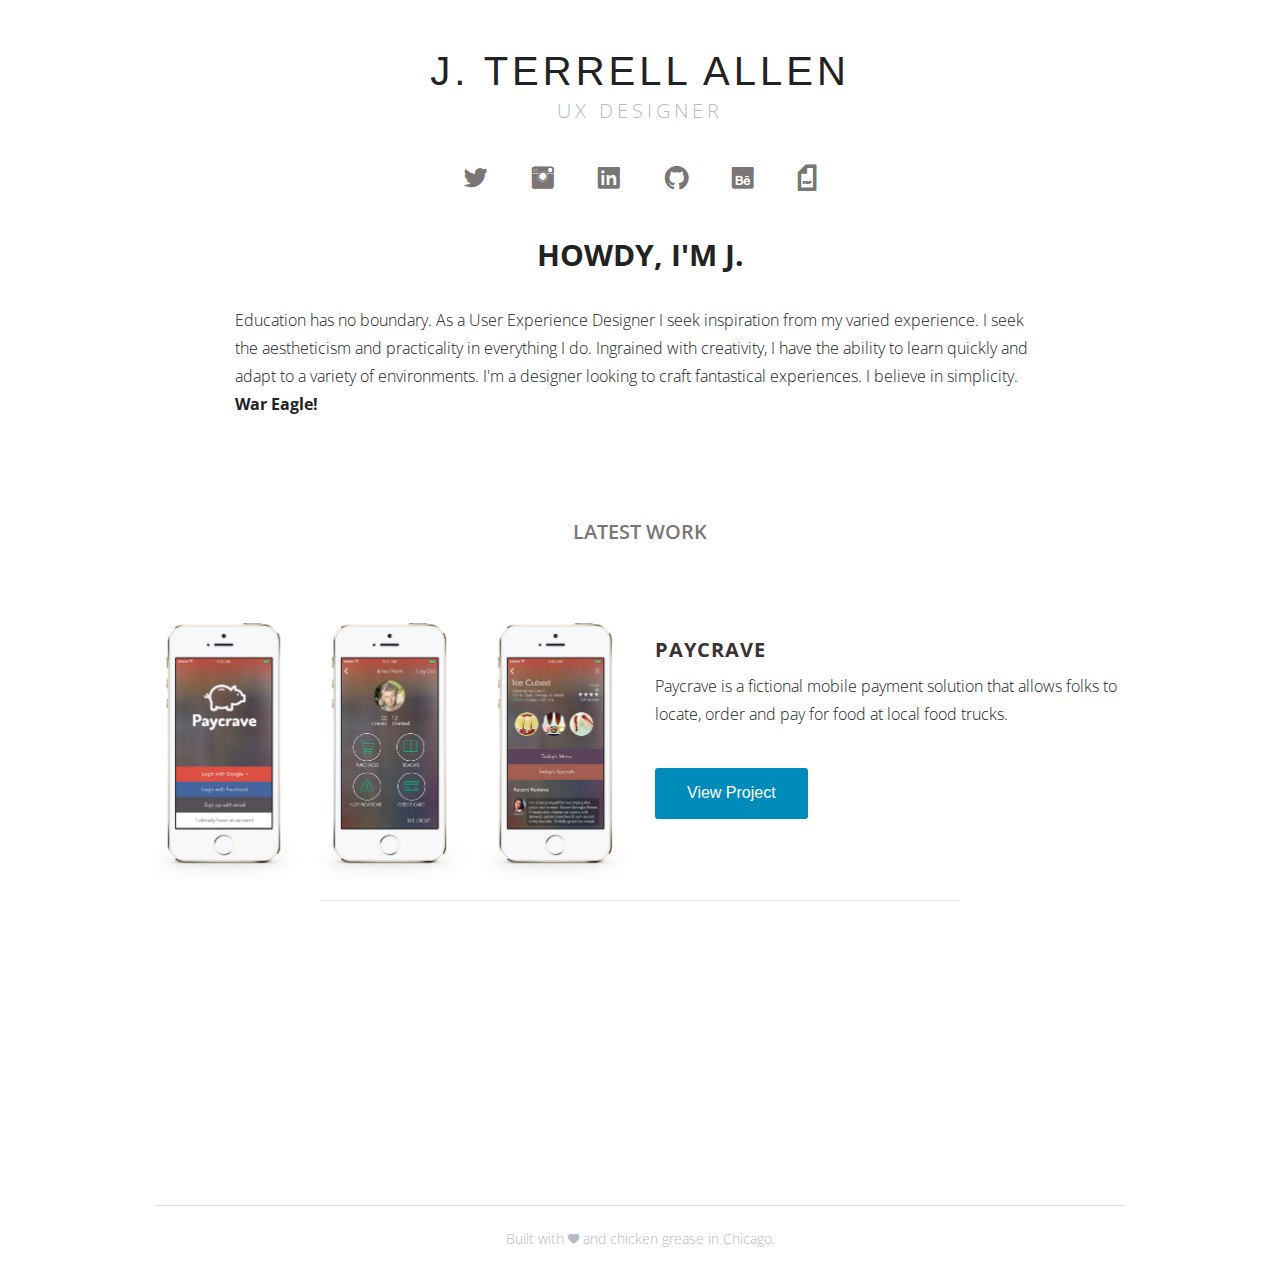
==== commit d3cdc2f4: "Add new project page" ====
--- a/index.html
+++ b/index.html
@@ -57,20 +57,38 @@
       </div>
     </div>
 
+<!-- End of About -->
+
+<!-- My Work -->
+
     <div class="latest-work">
-      <div class="row">
+      <div class="row project">
         <div class="large-12 columns">
-          <h3>Latest Work</h3>
-          <a class="wow fadeInLeft" href="paycrave.html"> <img src="assets/paycrave_hifi.png" alt="Latest work" /> </a>
-          <p class="about-text">Paycrave is a fictional mobile payment solution that allows folks to locate, order and pay for food at local food trucks. <a href="paycrave.html">View project.</a>  </p>
+          <h3 class="heading">Latest Work</h3>
+        </div>
+        <div class="large-6 columns">
+          <a class="wow fadeInLeft" href="paycrave.html"> <img src="assets/paycrave_hifi.png" alt="Paycrave" /> </a>
+        </div>
+        <div class="large-6 columns wow fadeInRight">
+          <h3 class="project-title">Paycrave</h3>
+          <p class="project-text">Paycrave is a fictional mobile payment solution that allows folks to locate, order and pay for food at local food trucks.</p>
+          <a href="paycrave.html" class="button radius project">View Project</a>
+        </div>
+      </div>
+      <hr class="project-divide"/>
+      <div class="row project">
+        <div class="large-6 columns">
+          <a class="wow fadeInLeft" data-wow-delay="1s" href="parkwhiz.html"> <img src="assets/pw_thumb.png" alt="ParkWhiz" /> </a>
+        </div>
+        <div class="large-6 columns wow fadeInRight" data-wow-delay="1s">
+          <h3 class="project-title">ParkWhiz</h3>
+          <p class="project-text">ParkWhiz is an e-parking service that allows users to book a guaranteed parking space before reaching their destination.</p>
+            <a href="parkwhiz.html" class="button radius project">View Project</a>
         </div>
       </div>
     </div>
 
 
-
-
-<!-- End of About -->
 
 <!-- Footer -->
 
--- a/stylesheets/app.css
+++ b/stylesheets/app.css
@@ -9633,9 +9633,9 @@
 }
 
 /* line 102, ../scss/_overrides.scss */
-.latest-work h3 {
+.latest-work .heading {
   text-align: center;
-  margin-top: 20px;
+  margin-top: 40px;
   margin-bottom: 50px;
   color: #7a7676;
   padding: 20px;
@@ -9690,18 +9690,48 @@
 }
 
 /* line 147, ../scss/_overrides.scss */
+.project-title {
+  margin-top: 20px;
+  color: #383232;
+  text-transform: uppercase;
+  font-weight: 700;
+  letter-spacing: 1px;
+}
+
+/* line 155, ../scss/_overrides.scss */
+.button.project {
+  margin-top: 20px;
+}
+
+/* line 159, ../scss/_overrides.scss */
+.project {
+  margin-top: 20px;
+  margin-bottom: 20px;
+}
+
+/* line 164, ../scss/_overrides.scss */
 figcaption {
   margin-top: 10px;
   text-align: center;
 }
 
-/* line 157, ../scss/_overrides.scss */
+/* line 170, ../scss/_overrides.scss */
+hr.project-divide {
+  border: 0;
+  height: 0;
+  border-top: 1px solid rgba(0, 0, 0, 0.1);
+  border-bottom: 1px solid rgba(255, 255, 255, 0.3);
+  width: 50%;
+  margin: 0 auto;
+}
+
+/* line 183, ../scss/_overrides.scss */
 .footer {
   margin-top: 40px;
   text-align: center;
 }
 
-/* line 162, ../scss/_overrides.scss */
+/* line 188, ../scss/_overrides.scss */
 footer p {
   font-size: 7px;
   font-size: 0.875rem;
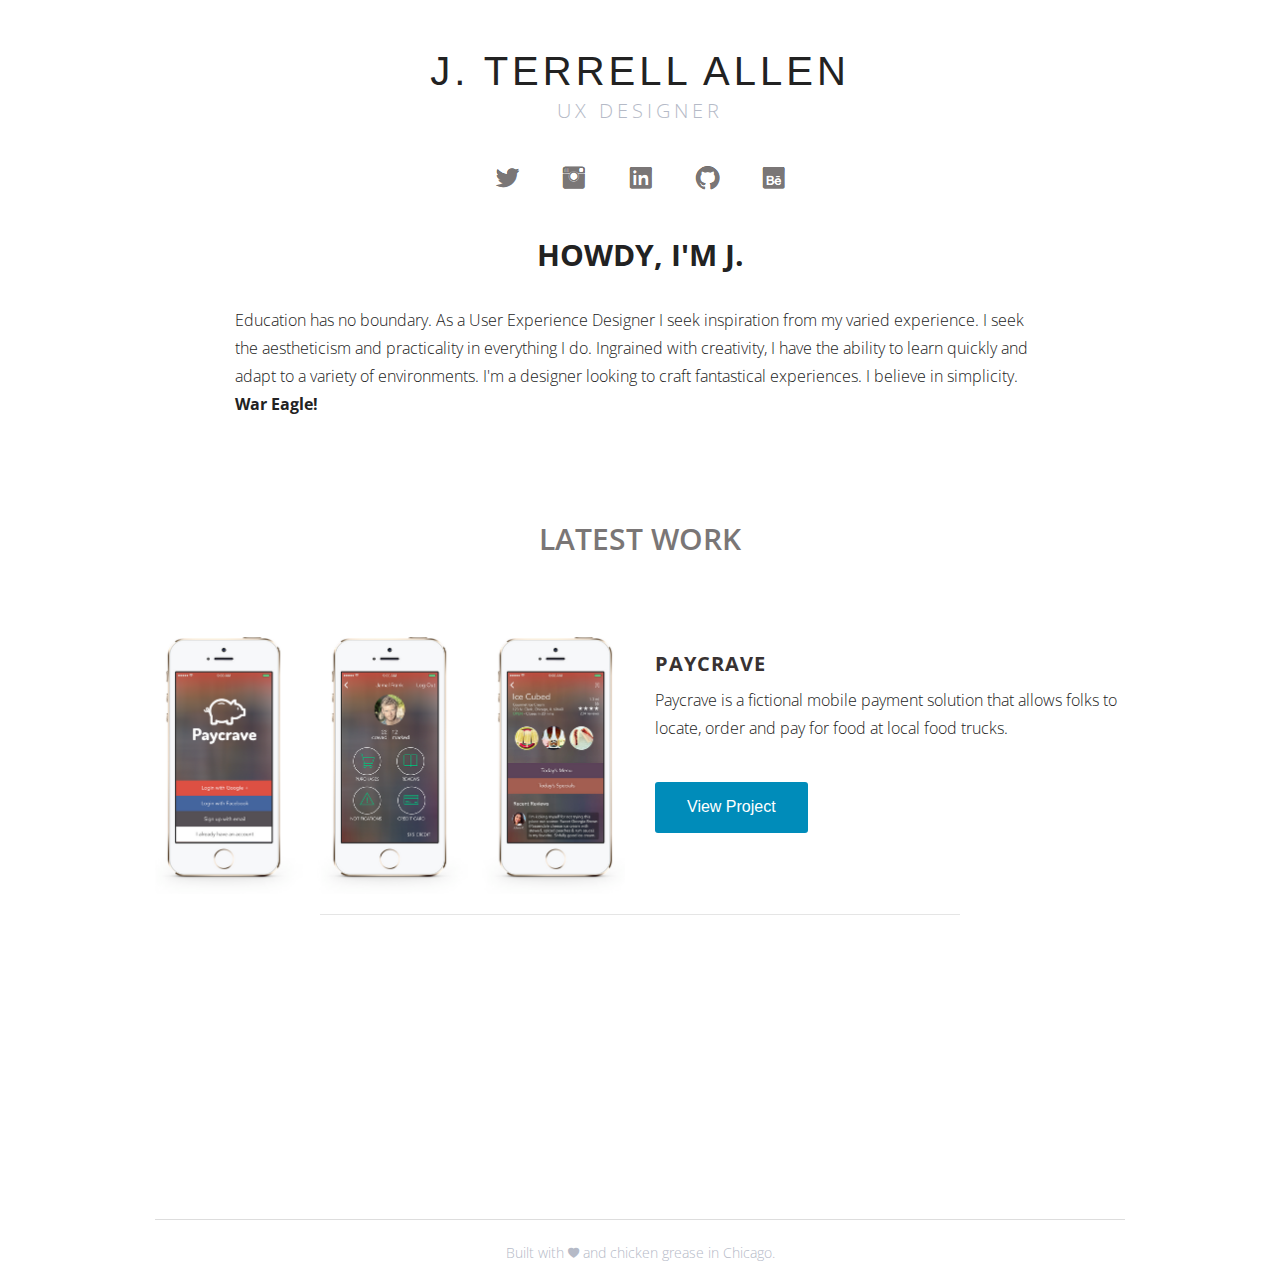
==== commit 2470abe9: "Update index" ====
--- a/index.html
+++ b/index.html
@@ -1,6 +1,9 @@
 <!doctype html>
 <html class="no-js" lang="en">
   <head>
+    <meta name="description" content="A User Experience Designer located in the greatest place on earth... Chicago."/>
+		<meta name="keywords" content="J. Terrell Allen, product designer, ux designer, user experience designer, interaction designer"/>
+		<meta http-equiv="author" content="J. Terrell Allen"/>
     <meta charset="utf-8" />
     <meta name="viewport" content="width=device-width, initial-scale=1.0" />
     <title>J. Terrell Allen | UX Designer</title>
@@ -34,8 +37,6 @@
           <i class="fi-social-github social-style"></i></a>
         <a href="http://www.behance.net/jterrellallen" title="Behance">
           <i class="fi-social-behance social-style"></i></a>
-        <a href="https://www.dropbox.com/s/zg9kj2pyt7ek5h0/J_Terrell_Allen_Resume_web.pdf" title="Resume">
-          <i class="fi-page-pdf style social-style"></i></a>
       </div>
     </div>
 </div>
@@ -64,7 +65,7 @@
     <div class="latest-work">
       <div class="row project">
         <div class="large-12 columns">
-          <h3 class="heading">Latest Work</h3>
+          <h2 class="heading">Latest Work</h2>
         </div>
         <div class="large-6 columns">
           <a class="wow fadeInLeft" href="paycrave.html"> <img src="assets/paycrave_hifi.png" alt="Paycrave" /> </a>
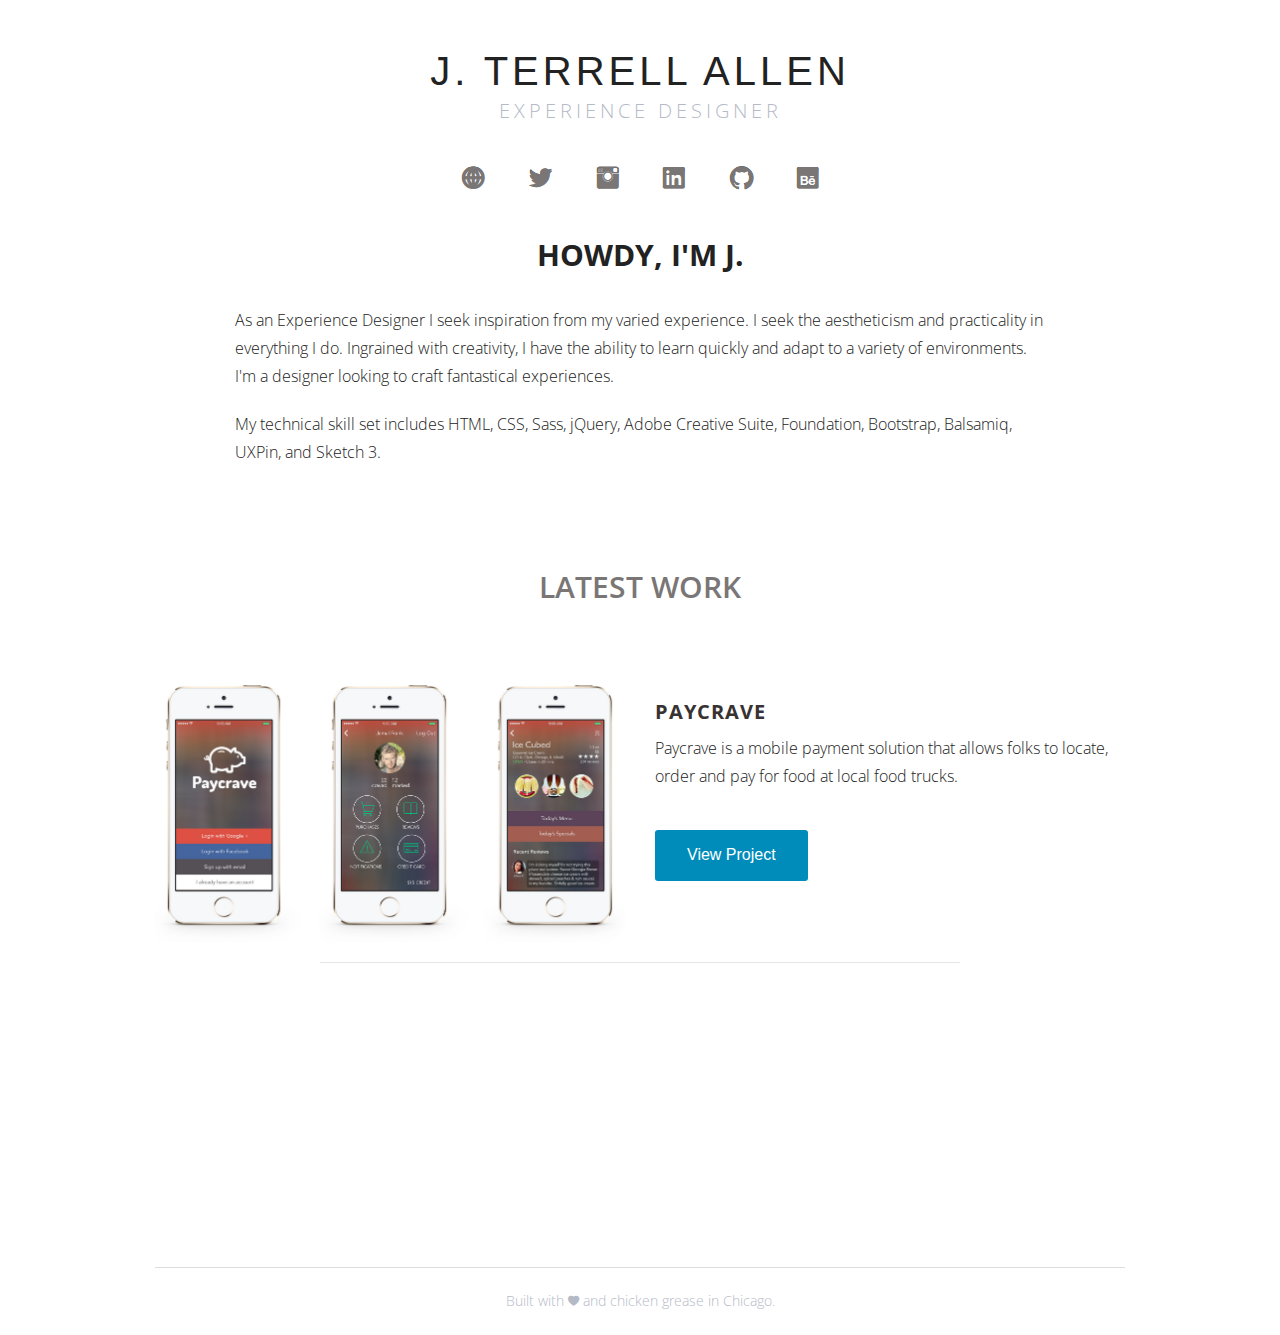
==== commit 98f576a3: "Update Index" ====
--- a/index.html
+++ b/index.html
@@ -6,7 +6,7 @@
 		<meta http-equiv="author" content="J. Terrell Allen"/>
     <meta charset="utf-8" />
     <meta name="viewport" content="width=device-width, initial-scale=1.0" />
-    <title>J. Terrell Allen | UX Designer</title>
+    <title>J. Terrell Allen | Experience Designer</title>
     <script src="http://ajax.googleapis.com/ajax/libs/jquery/1.10.1/jquery.min.js" type="text/javascript"></script>
     <script type="text/javascript" src="js/viewport.js"></script>
     <script type="text/javascript" src="js/jt_scripts.js"></script>
@@ -20,13 +20,15 @@
       <div class="row">
         <div class="large-12 columns centered heading">
           <h1 id="text-logo">J. Terrell Allen</h1>
-          <h3 class="animated fadeInUp">UX Designer</h3>
+          <h3 class="animated fadeInUp">Experience Designer</h3>
         </div>
       </div>
     </header>
 
     <div class="social-profiles wow fadeInUp" data-wow-delay="900ms">
       <div class="large-12 columns">
+        <a href="http://jterrellallen.com" title="Blog">
+          <i class="fi-web social-style"></i></a>
         <a href="http://twitter.com/jterrell" title="Twitter">
           <i class="fi-social-twitter social-style"></i></a>
         <a href="http://instagram.com/jterrellallen" title="Instagram">
@@ -51,7 +53,8 @@
         <div class="large-12 columns about-section">
           <h2 class="heading">Howdy, I'm J.</h2>
             <div class="about-text">
-              <p>Education has no boundary. As a User Experience Designer I seek inspiration from my varied experience. I seek the aestheticism and practicality in everything I do. Ingrained with creativity, I have the ability to learn quickly and adapt to a variety of environments. I'm a designer looking to craft fantastical experiences. I believe in simplicity. <span>War Eagle!</span></p>
+              <p>As an Experience Designer I seek inspiration from my varied experience. I seek the aestheticism and practicality in everything I do. Ingrained with creativity, I have the ability to learn quickly and adapt to a variety of environments. I'm a designer looking to craft fantastical experiences.<p>
+              <p>My technical skill set includes HTML, CSS, Sass, jQuery, Adobe Creative Suite, Foundation, Bootstrap, Balsamiq, UXPin, and Sketch 3. </p>
             </div>
           </div>
         </div>
@@ -72,7 +75,7 @@
         </div>
         <div class="large-6 columns wow fadeInRight">
           <h3 class="project-title">Paycrave</h3>
-          <p class="project-text">Paycrave is a fictional mobile payment solution that allows folks to locate, order and pay for food at local food trucks.</p>
+          <p class="project-text">Paycrave is a mobile payment solution that allows folks to locate, order and pay for food at local food trucks.</p>
           <a href="paycrave.html" class="button radius project">View Project</a>
         </div>
       </div>
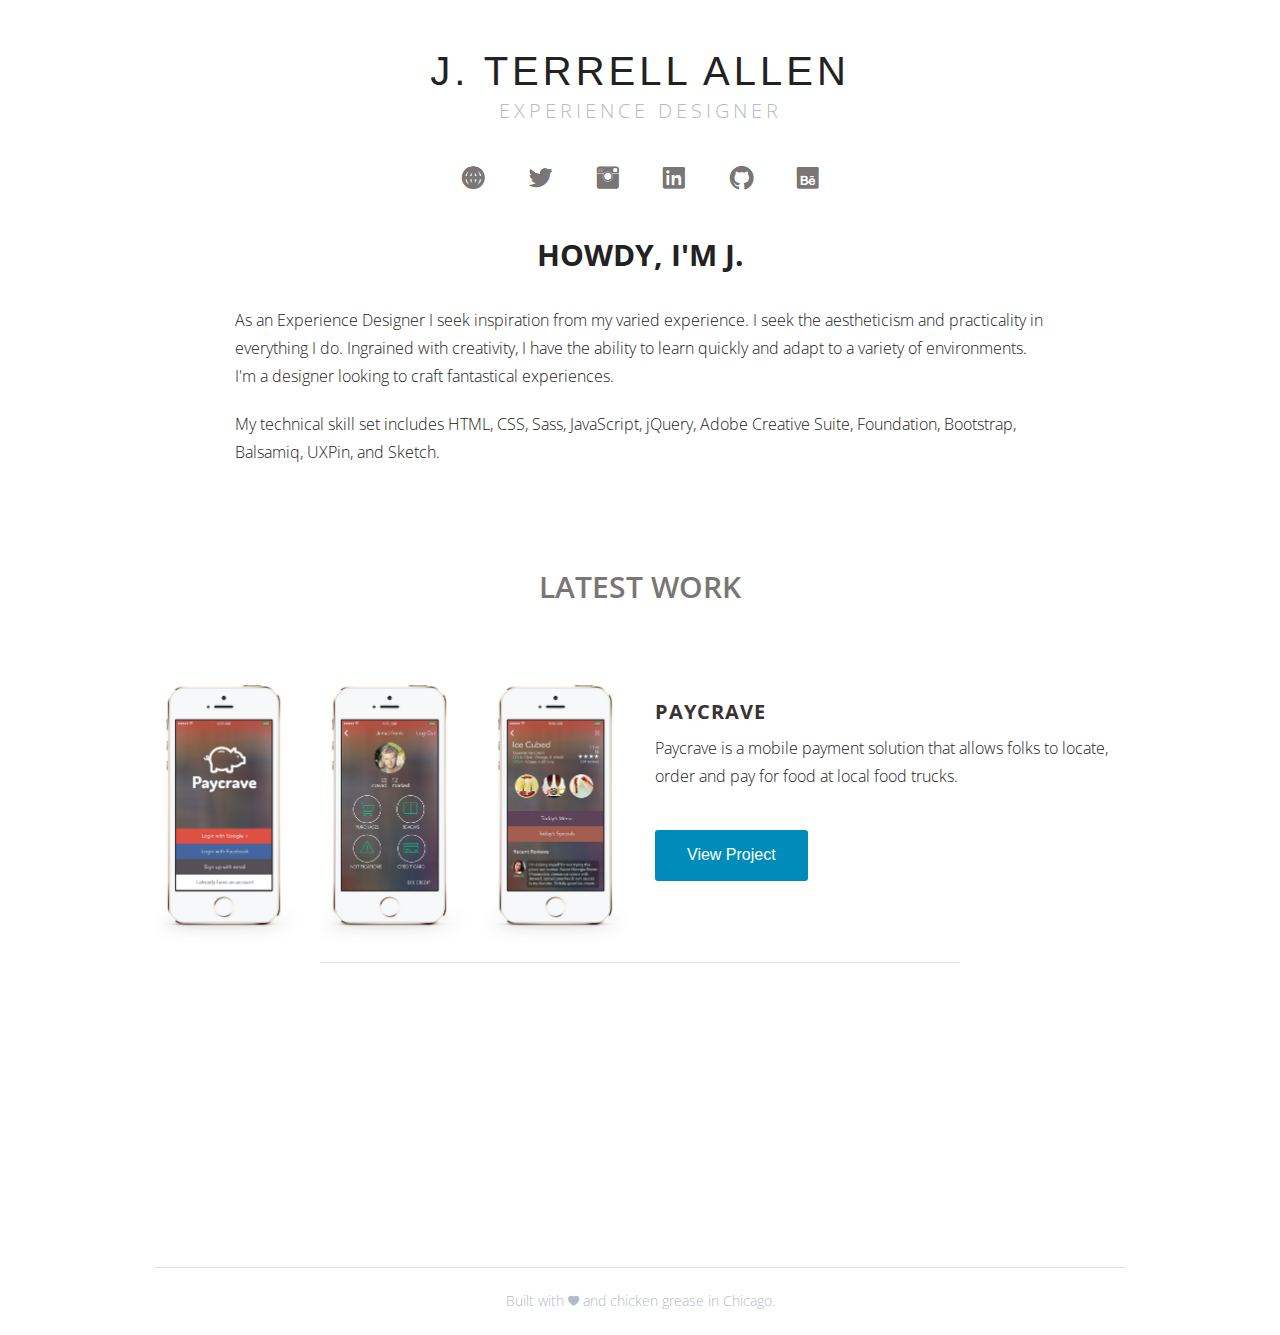
==== commit 7f9b7f99: "Update index" ====
--- a/index.html
+++ b/index.html
@@ -54,7 +54,7 @@
           <h2 class="heading">Howdy, I'm J.</h2>
             <div class="about-text">
               <p>As an Experience Designer I seek inspiration from my varied experience. I seek the aestheticism and practicality in everything I do. Ingrained with creativity, I have the ability to learn quickly and adapt to a variety of environments. I'm a designer looking to craft fantastical experiences.<p>
-              <p>My technical skill set includes HTML, CSS, Sass, jQuery, Adobe Creative Suite, Foundation, Bootstrap, Balsamiq, UXPin, and Sketch 3. </p>
+              <p>My technical skill set includes HTML, CSS, Sass, JavaScript, jQuery, Adobe Creative Suite, Foundation, Bootstrap, Balsamiq, UXPin, and Sketch. </p>
             </div>
           </div>
         </div>
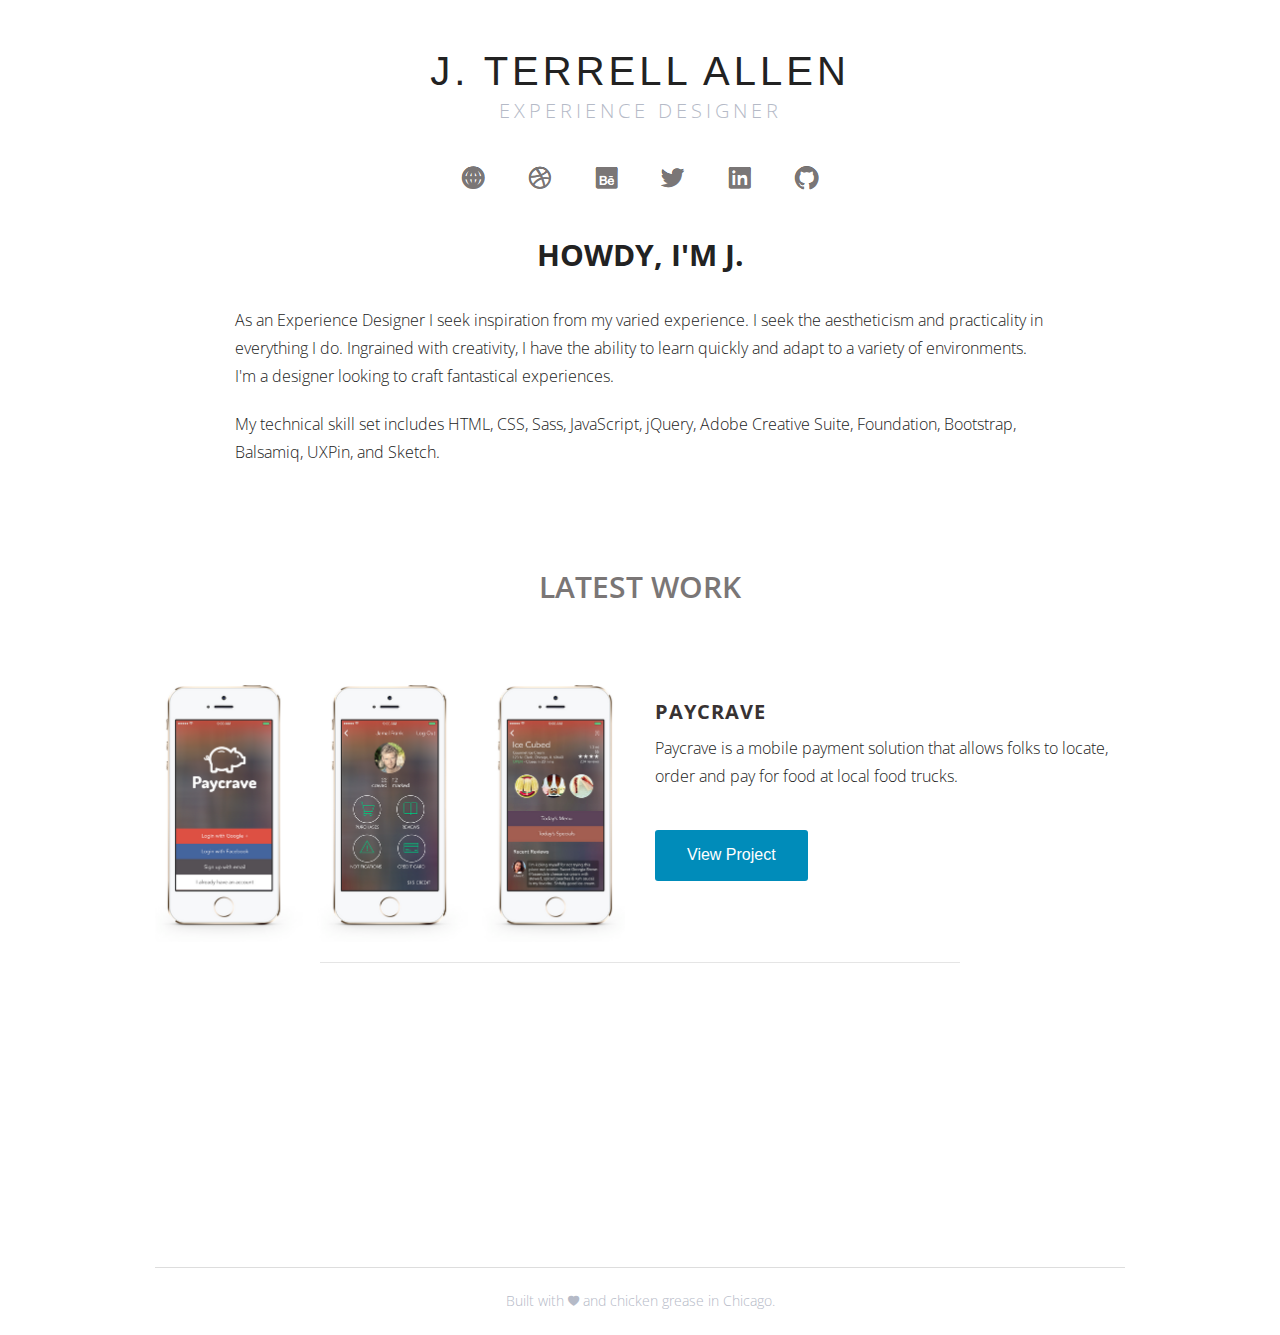
==== commit be50f0d7: "Update social links" ====
--- a/index.html
+++ b/index.html
@@ -27,18 +27,18 @@
 
     <div class="social-profiles wow fadeInUp" data-wow-delay="900ms">
       <div class="large-12 columns">
-        <a href="http://jterrellallen.com" title="Blog">
+        <a href="http://jterrellallen.com" title="Journal">
           <i class="fi-web social-style"></i></a>
+        <a href="https://dribbble.com/JTerrellAllen" title="Dribbble">
+          <i class="fi-social-dribbble social-style"></i></a>
+        <a href="http://www.behance.net/jterrellallen" title="Behance">
+          <i class="fi-social-behance social-style"></i></a>
         <a href="http://twitter.com/jterrell" title="Twitter">
           <i class="fi-social-twitter social-style"></i></a>
-        <a href="http://instagram.com/jterrellallen" title="Instagram">
-          <i class="fi-social-instagram social-style"></i></a>
         <a href="http://www.linkedin.com/in/jterrellallen/" title="LinkedIn">
           <i class="fi-social-linkedin social-style"></i></a>
         <a href="https://github.com/JTerrellAllen/" title="Github">
           <i class="fi-social-github social-style"></i></a>
-        <a href="http://www.behance.net/jterrellallen" title="Behance">
-          <i class="fi-social-behance social-style"></i></a>
       </div>
     </div>
 </div>
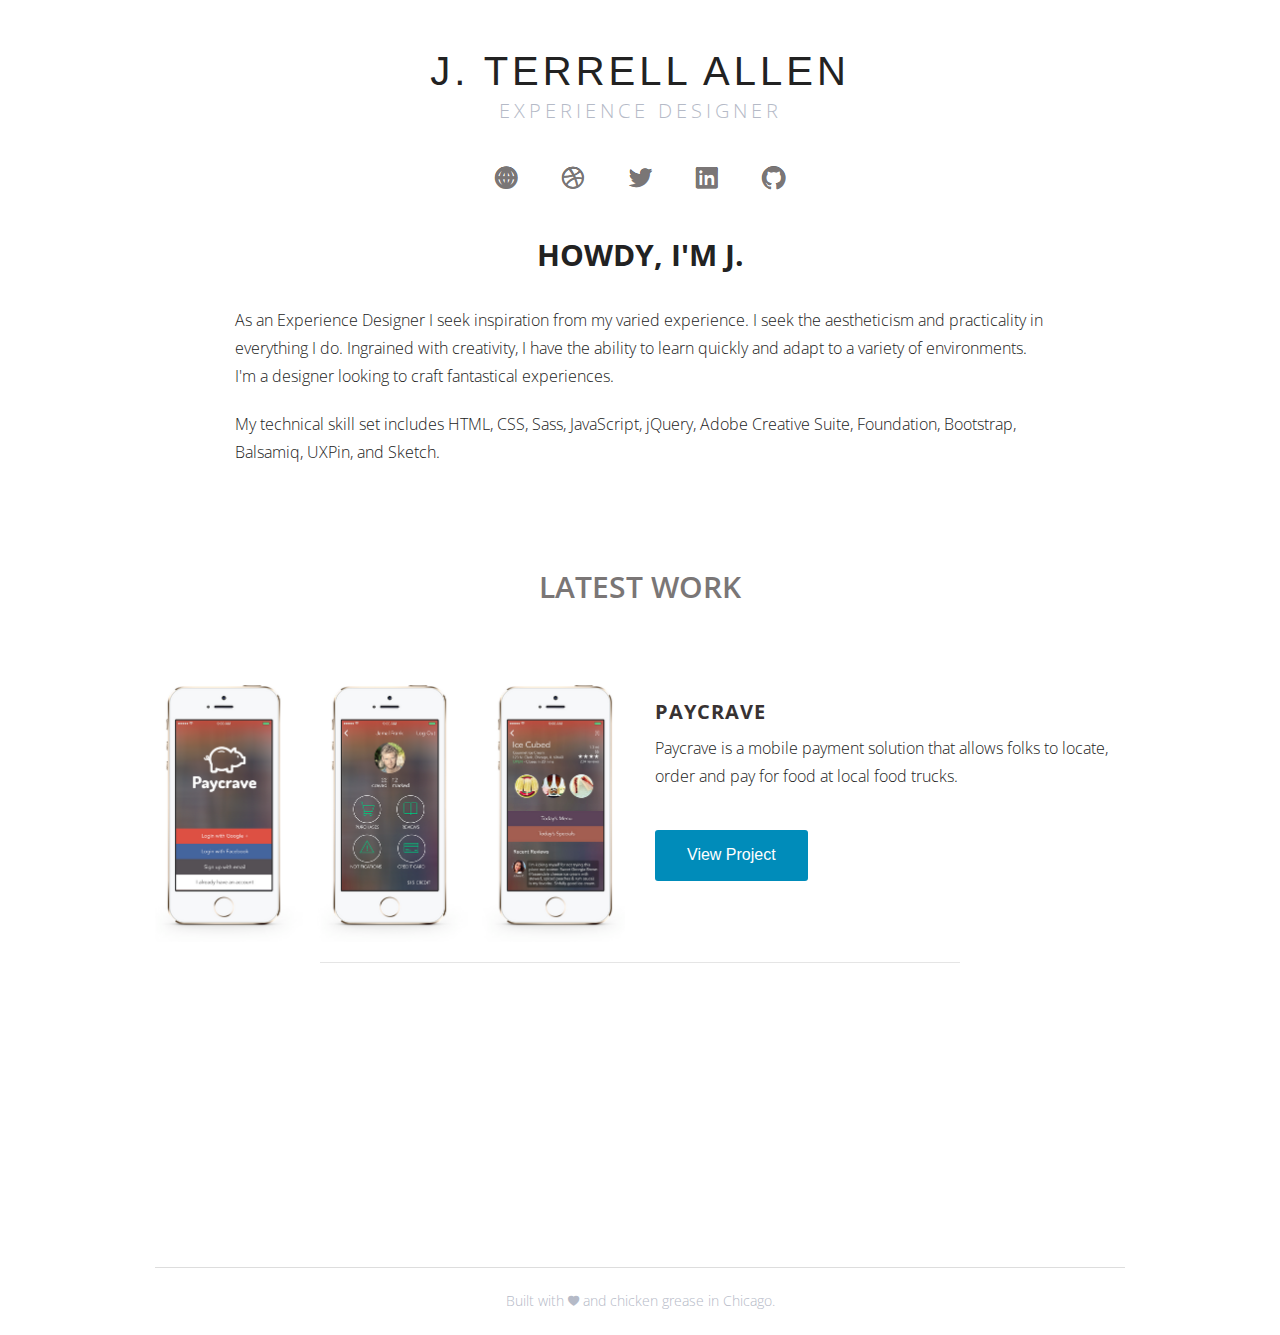
==== commit bf4ae97b: "Update social icons" ====
--- a/index.html
+++ b/index.html
@@ -31,8 +31,6 @@
           <i class="fi-web social-style"></i></a>
         <a href="https://dribbble.com/JTerrellAllen" title="Dribbble">
           <i class="fi-social-dribbble social-style"></i></a>
-        <a href="http://www.behance.net/jterrellallen" title="Behance">
-          <i class="fi-social-behance social-style"></i></a>
         <a href="http://twitter.com/jterrell" title="Twitter">
           <i class="fi-social-twitter social-style"></i></a>
         <a href="http://www.linkedin.com/in/jterrellallen/" title="LinkedIn">
@@ -92,8 +90,6 @@
       </div>
     </div>
 
-
-
 <!-- Footer -->
 
     <footer class="row footer">
